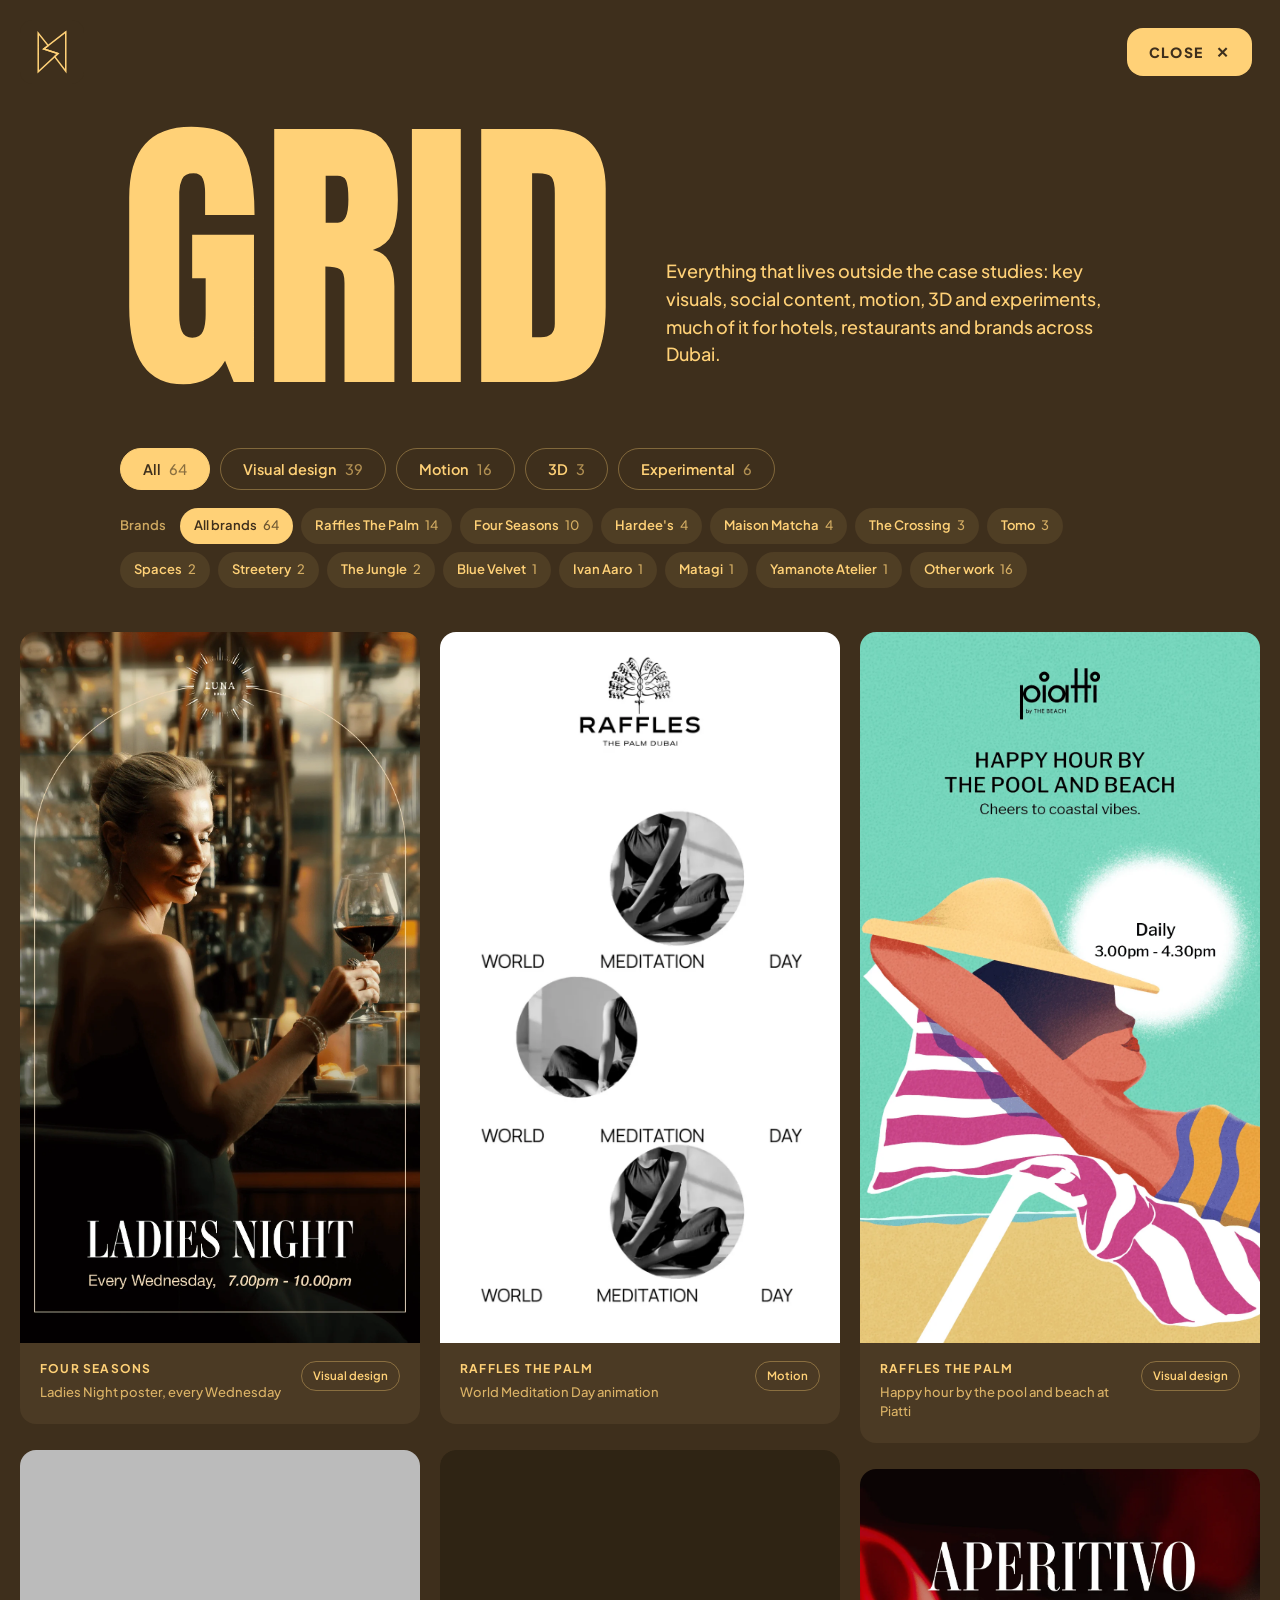
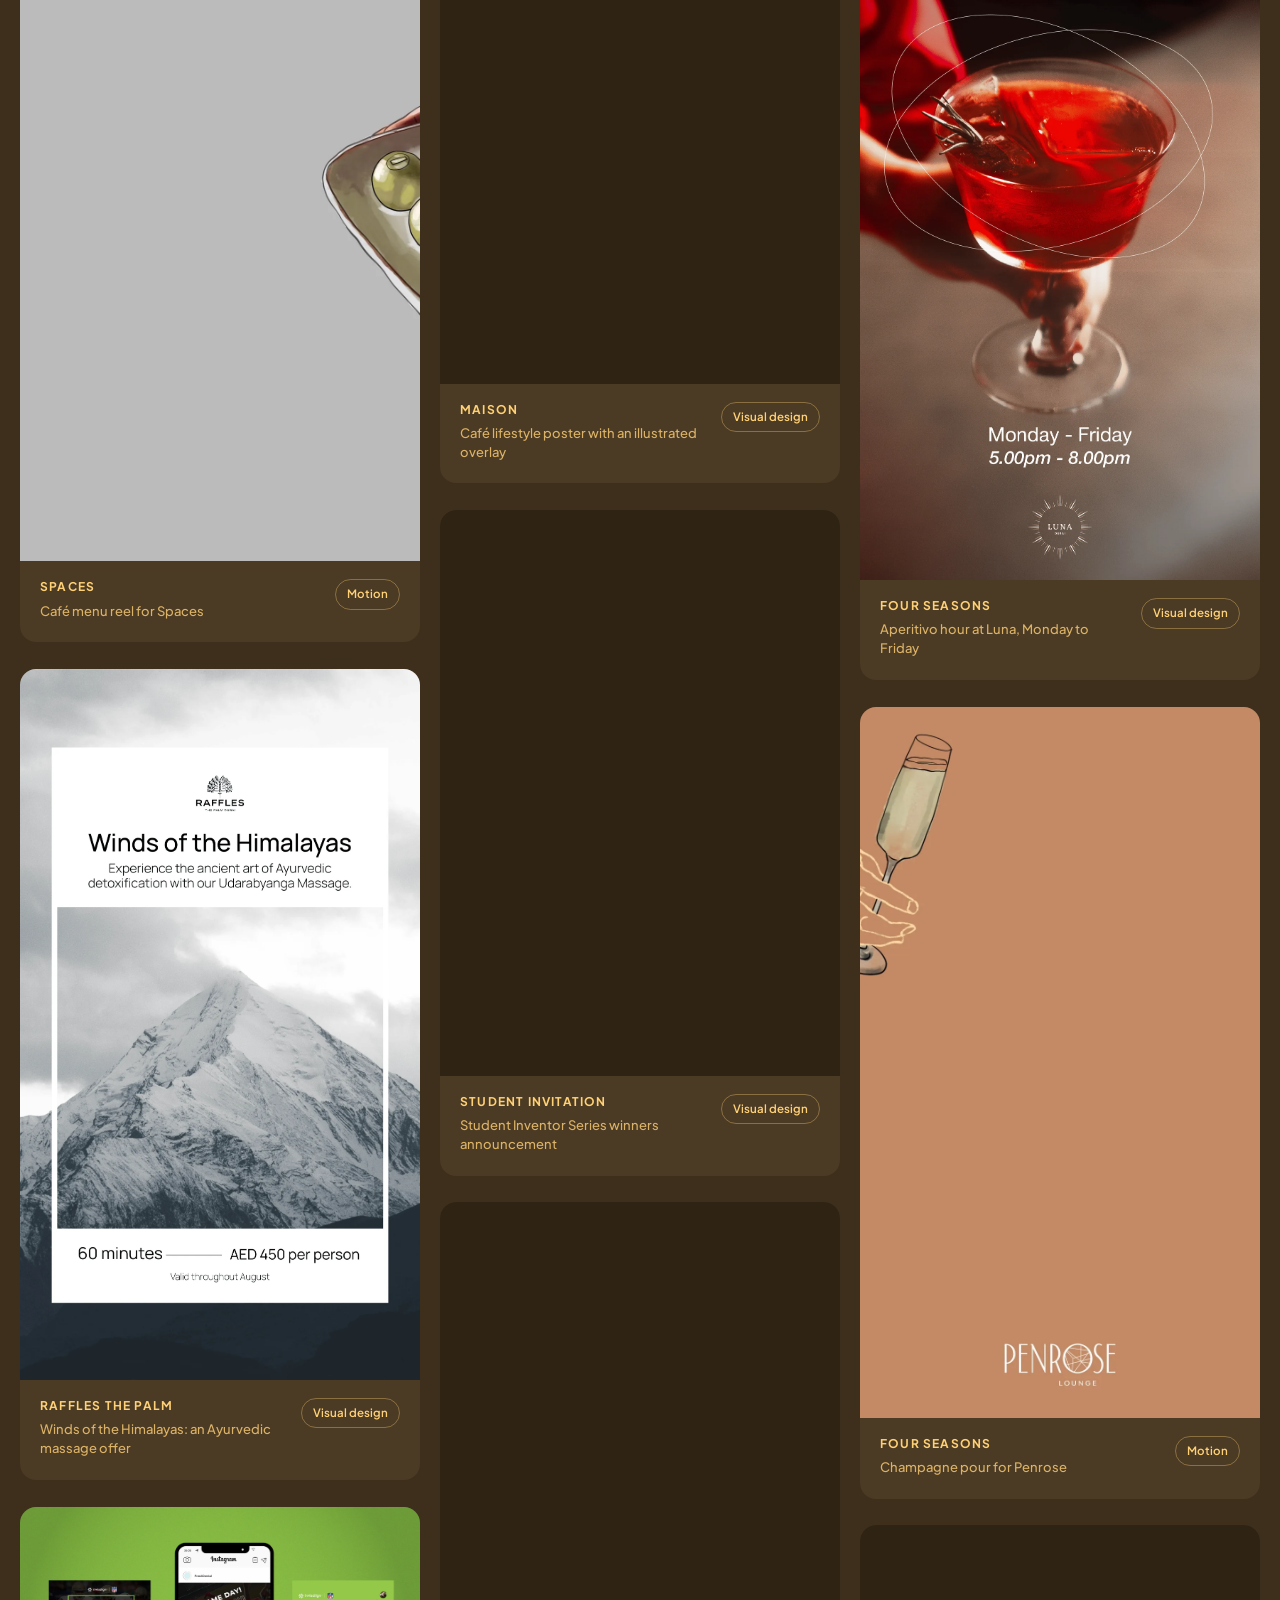
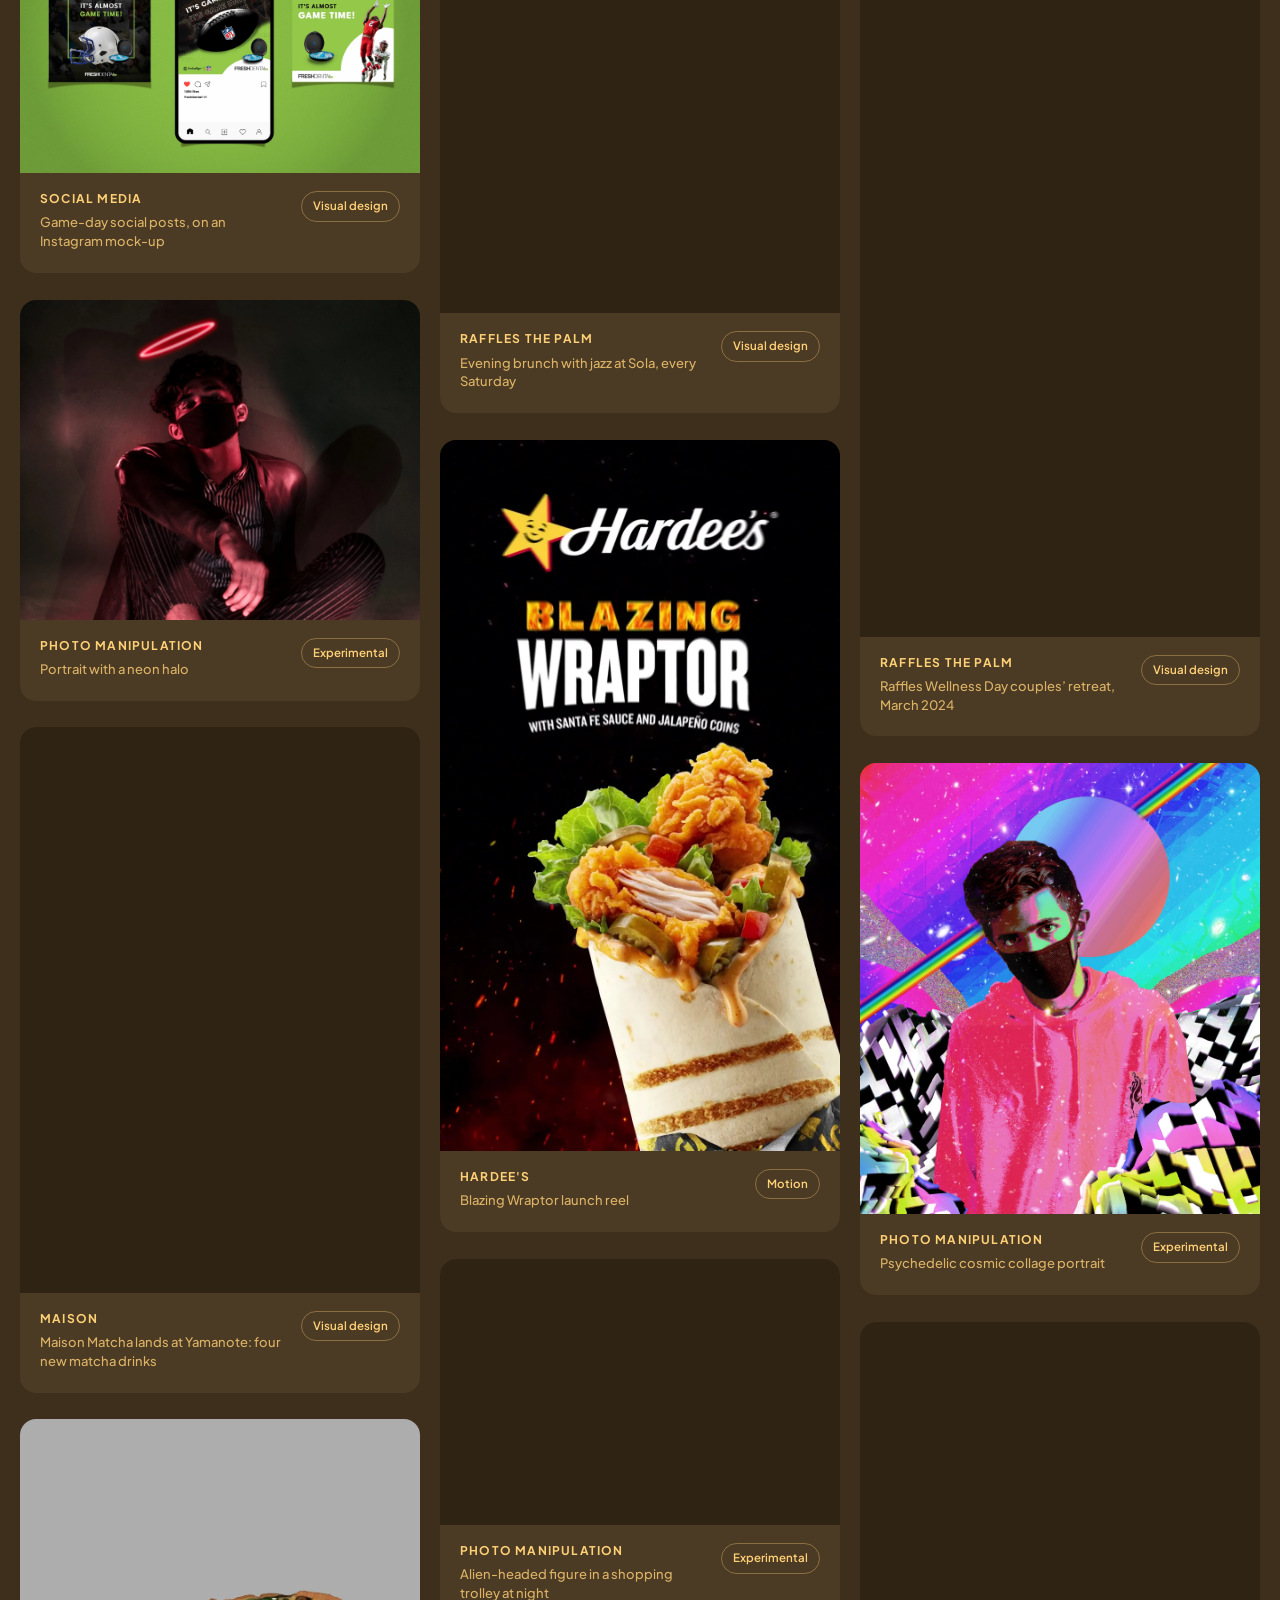
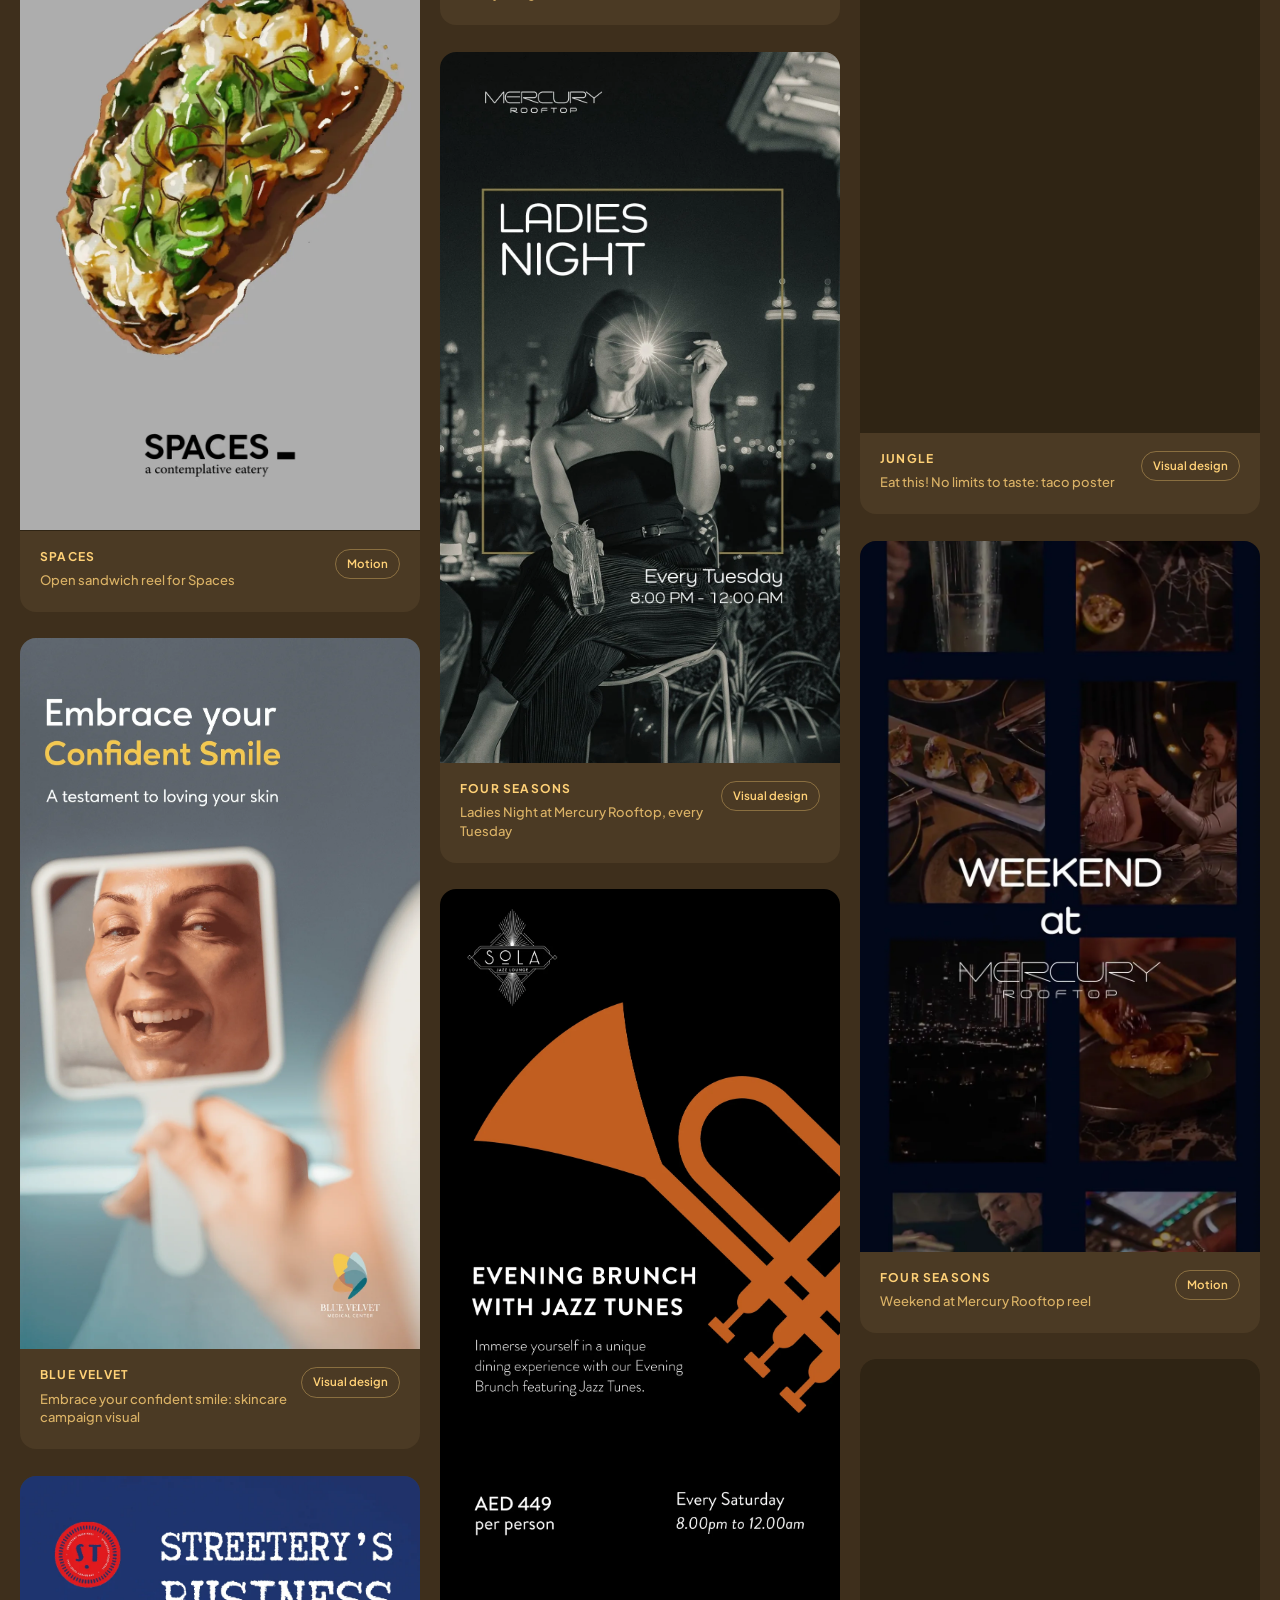
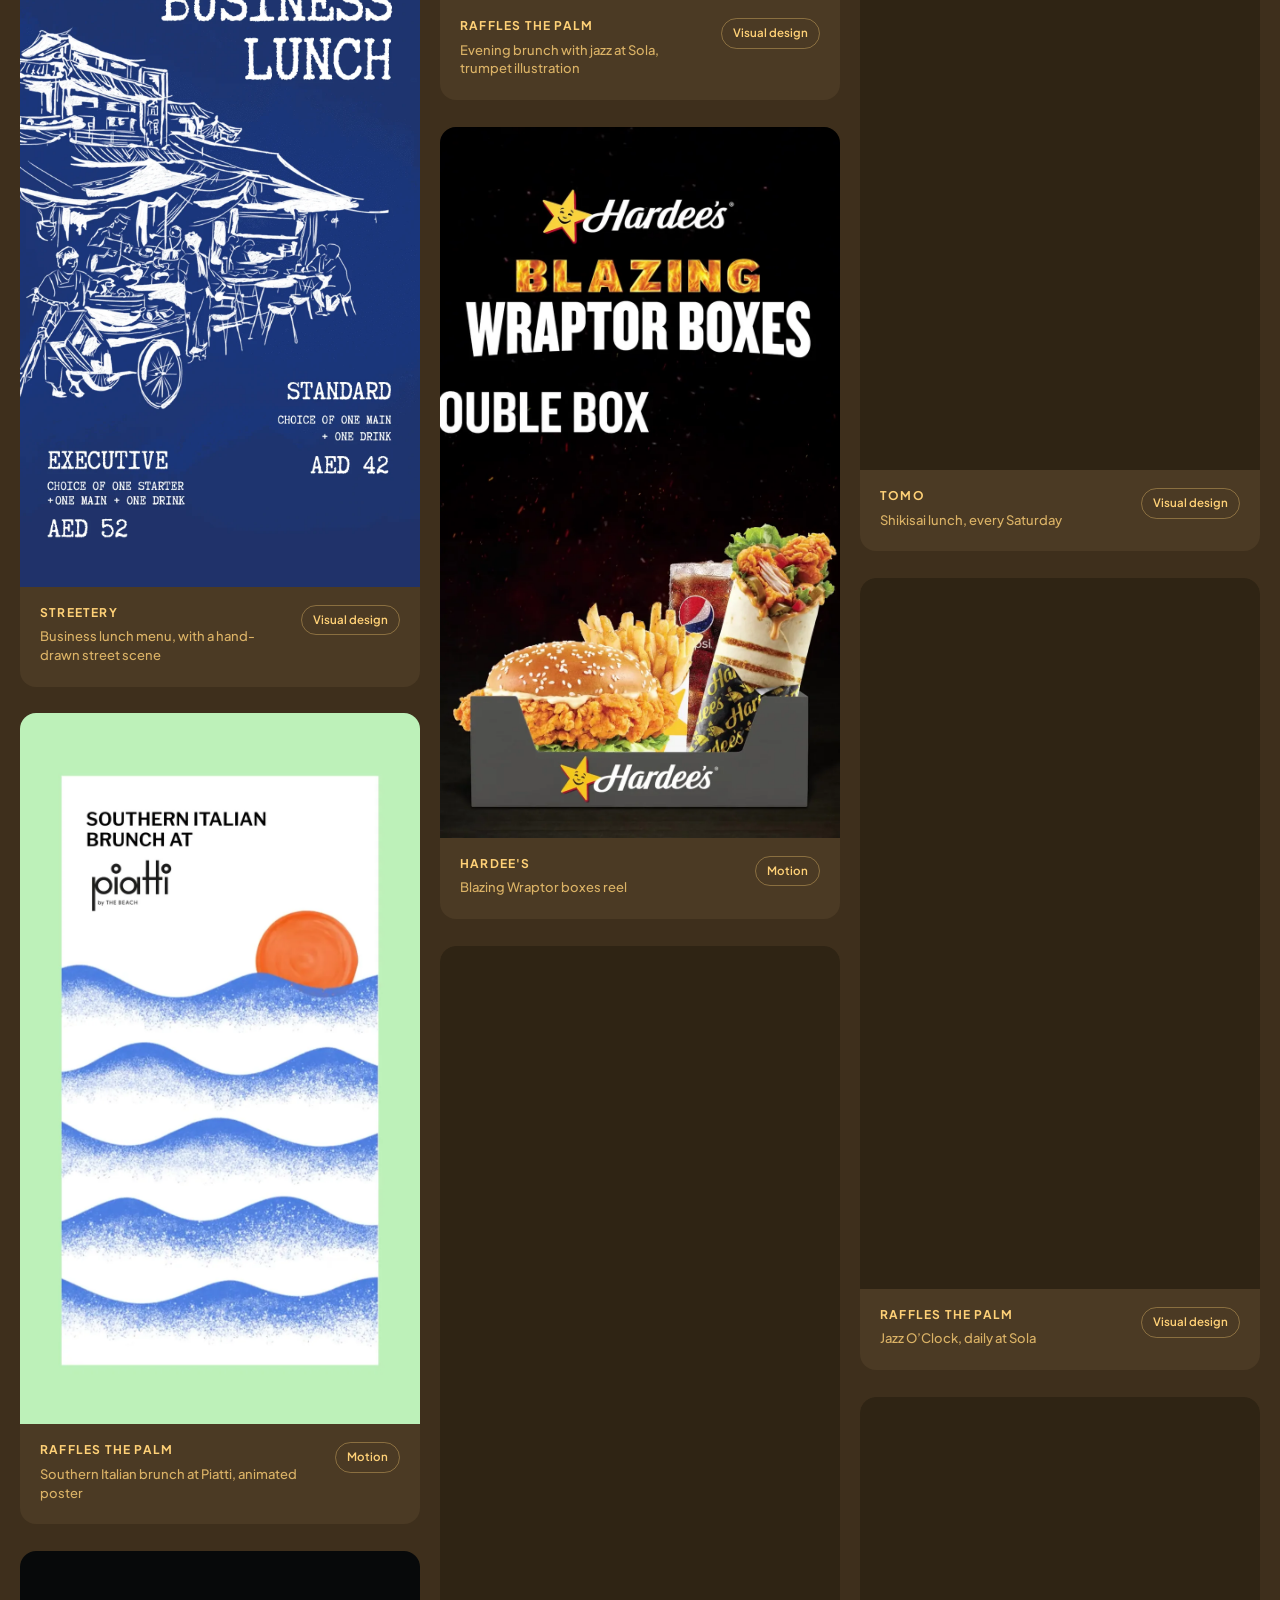
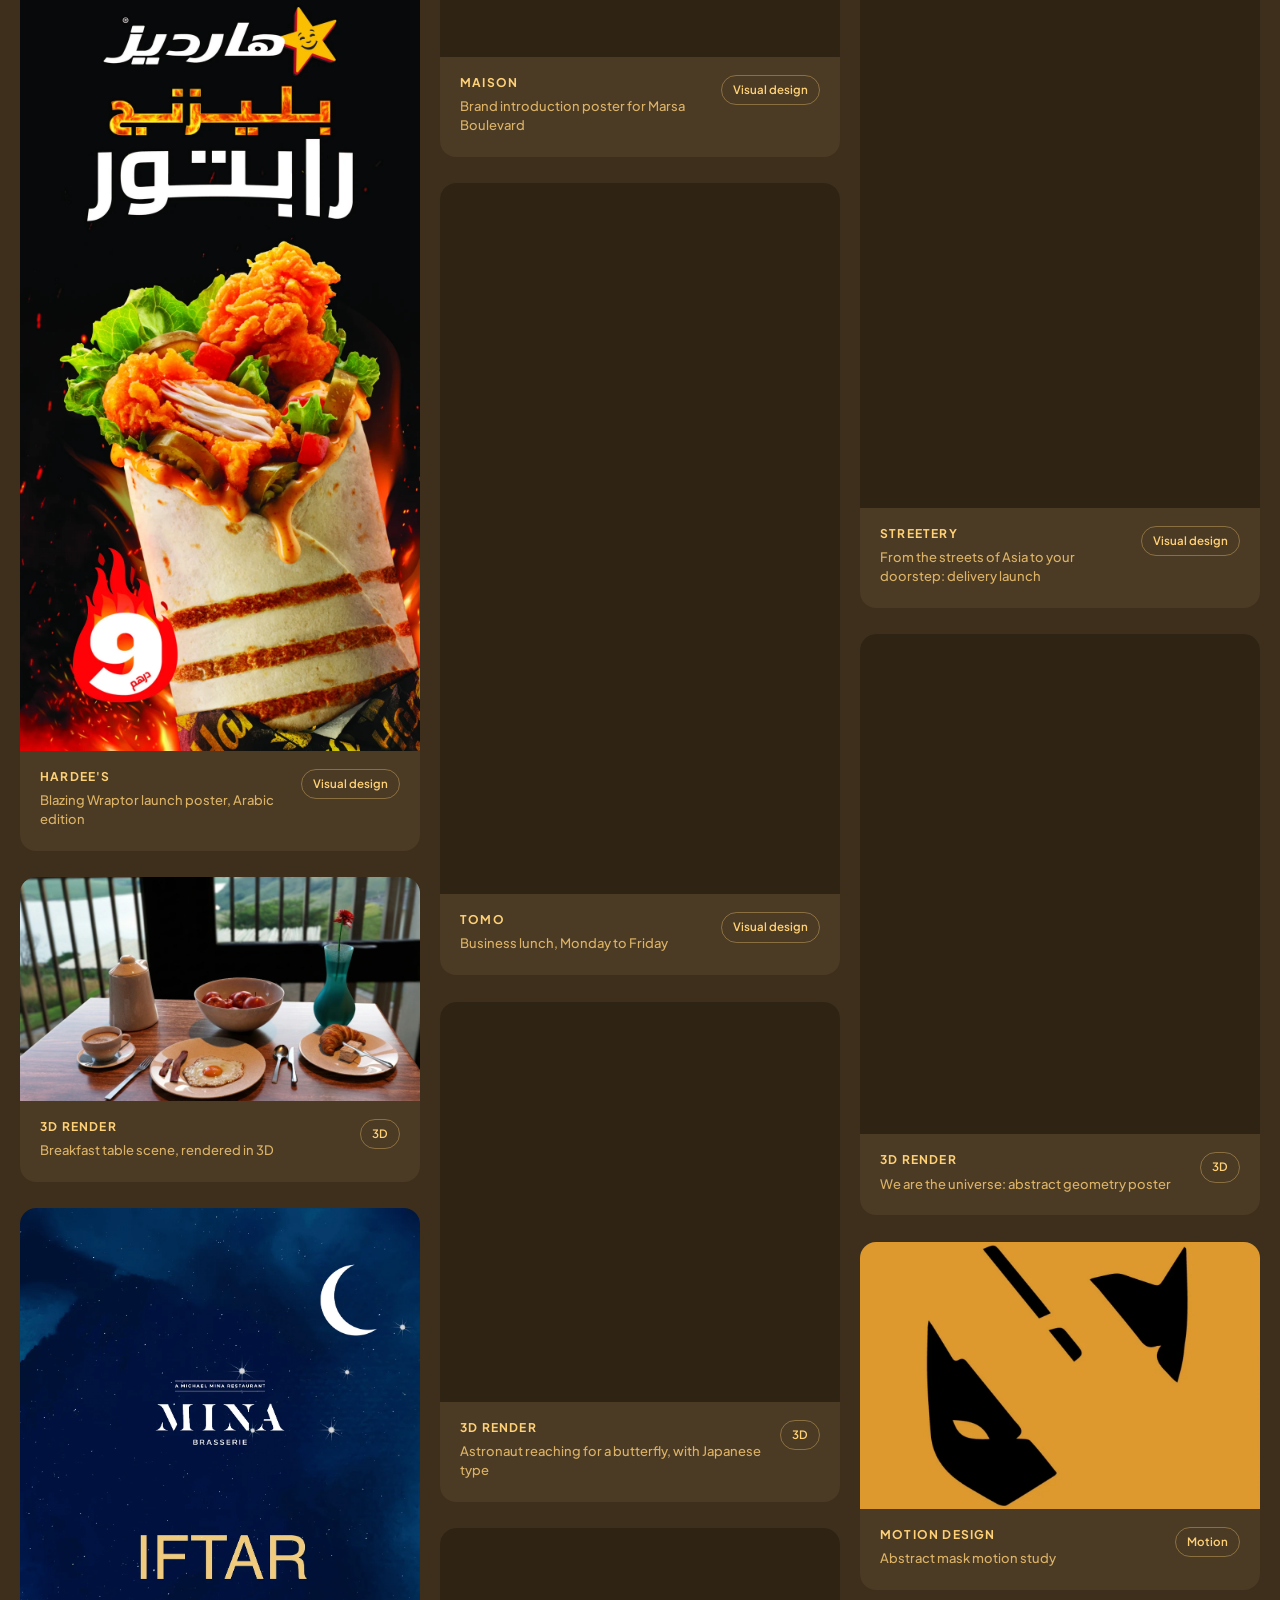
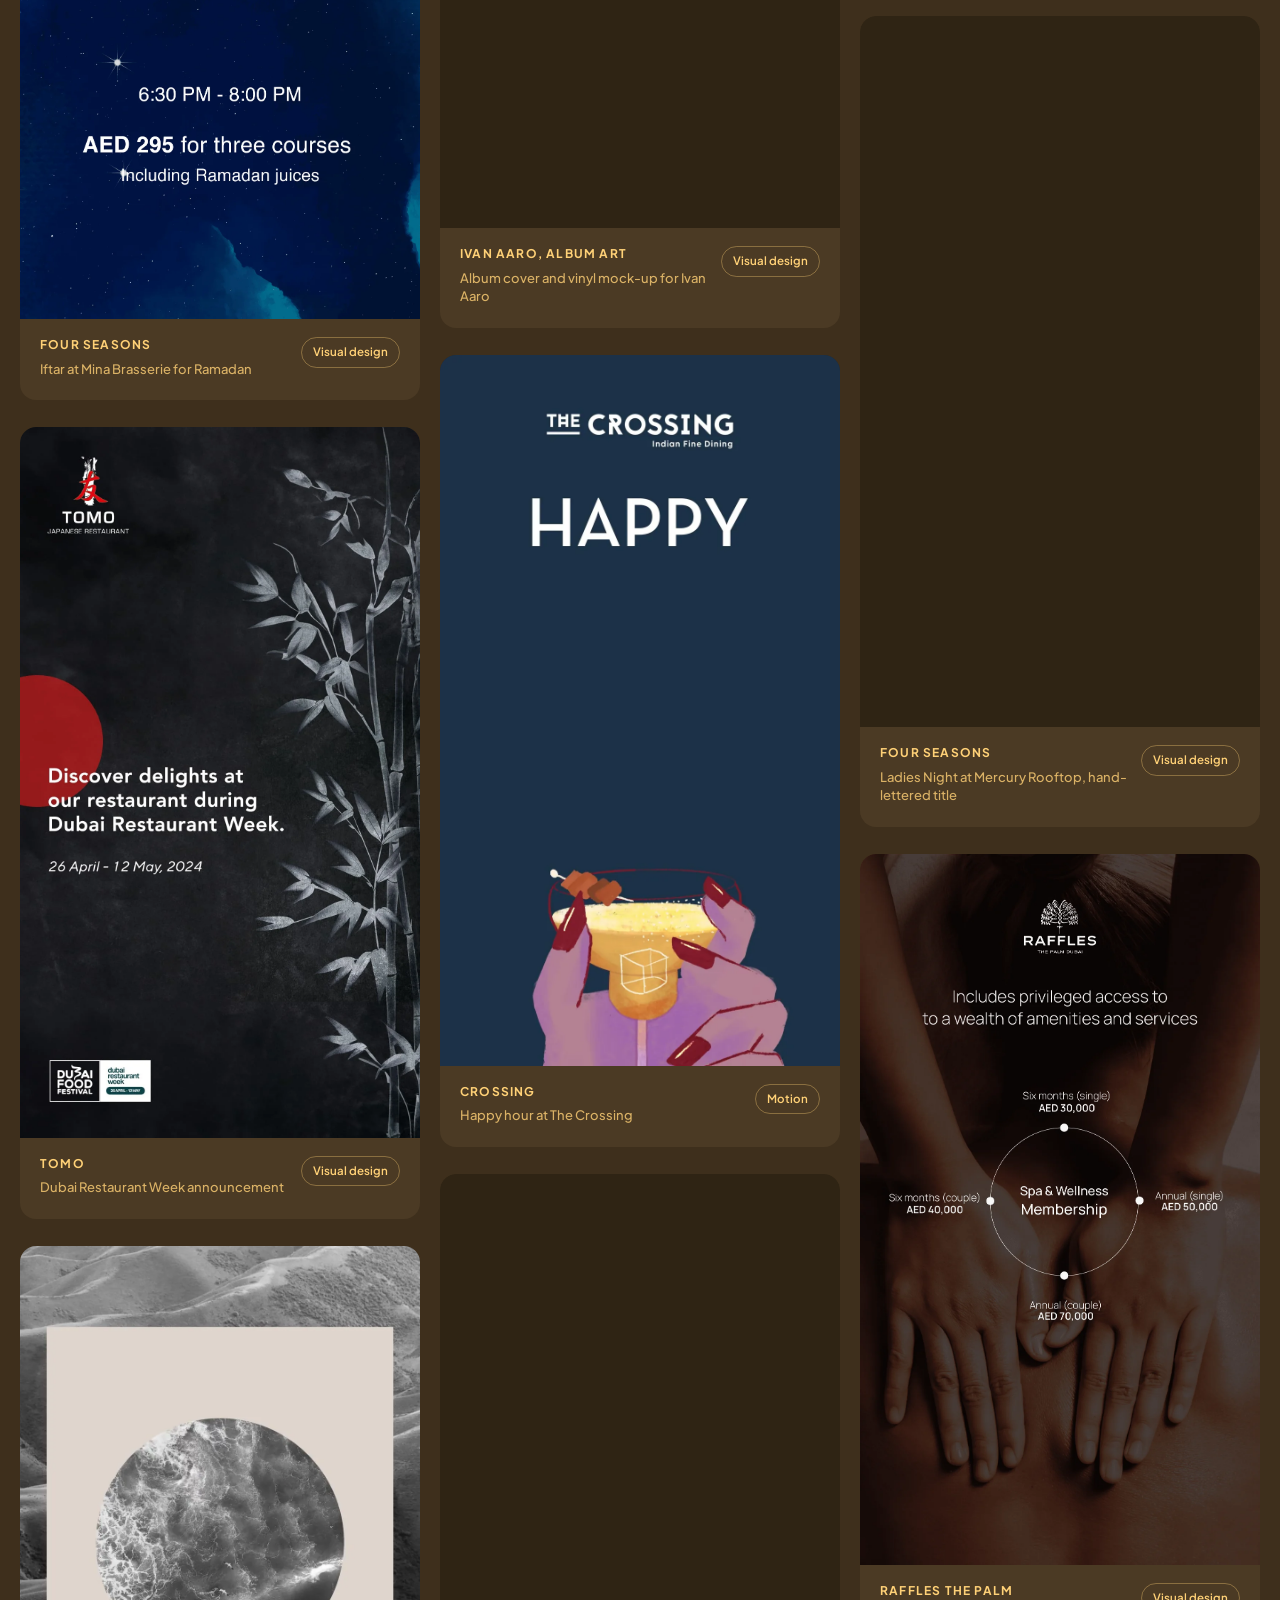
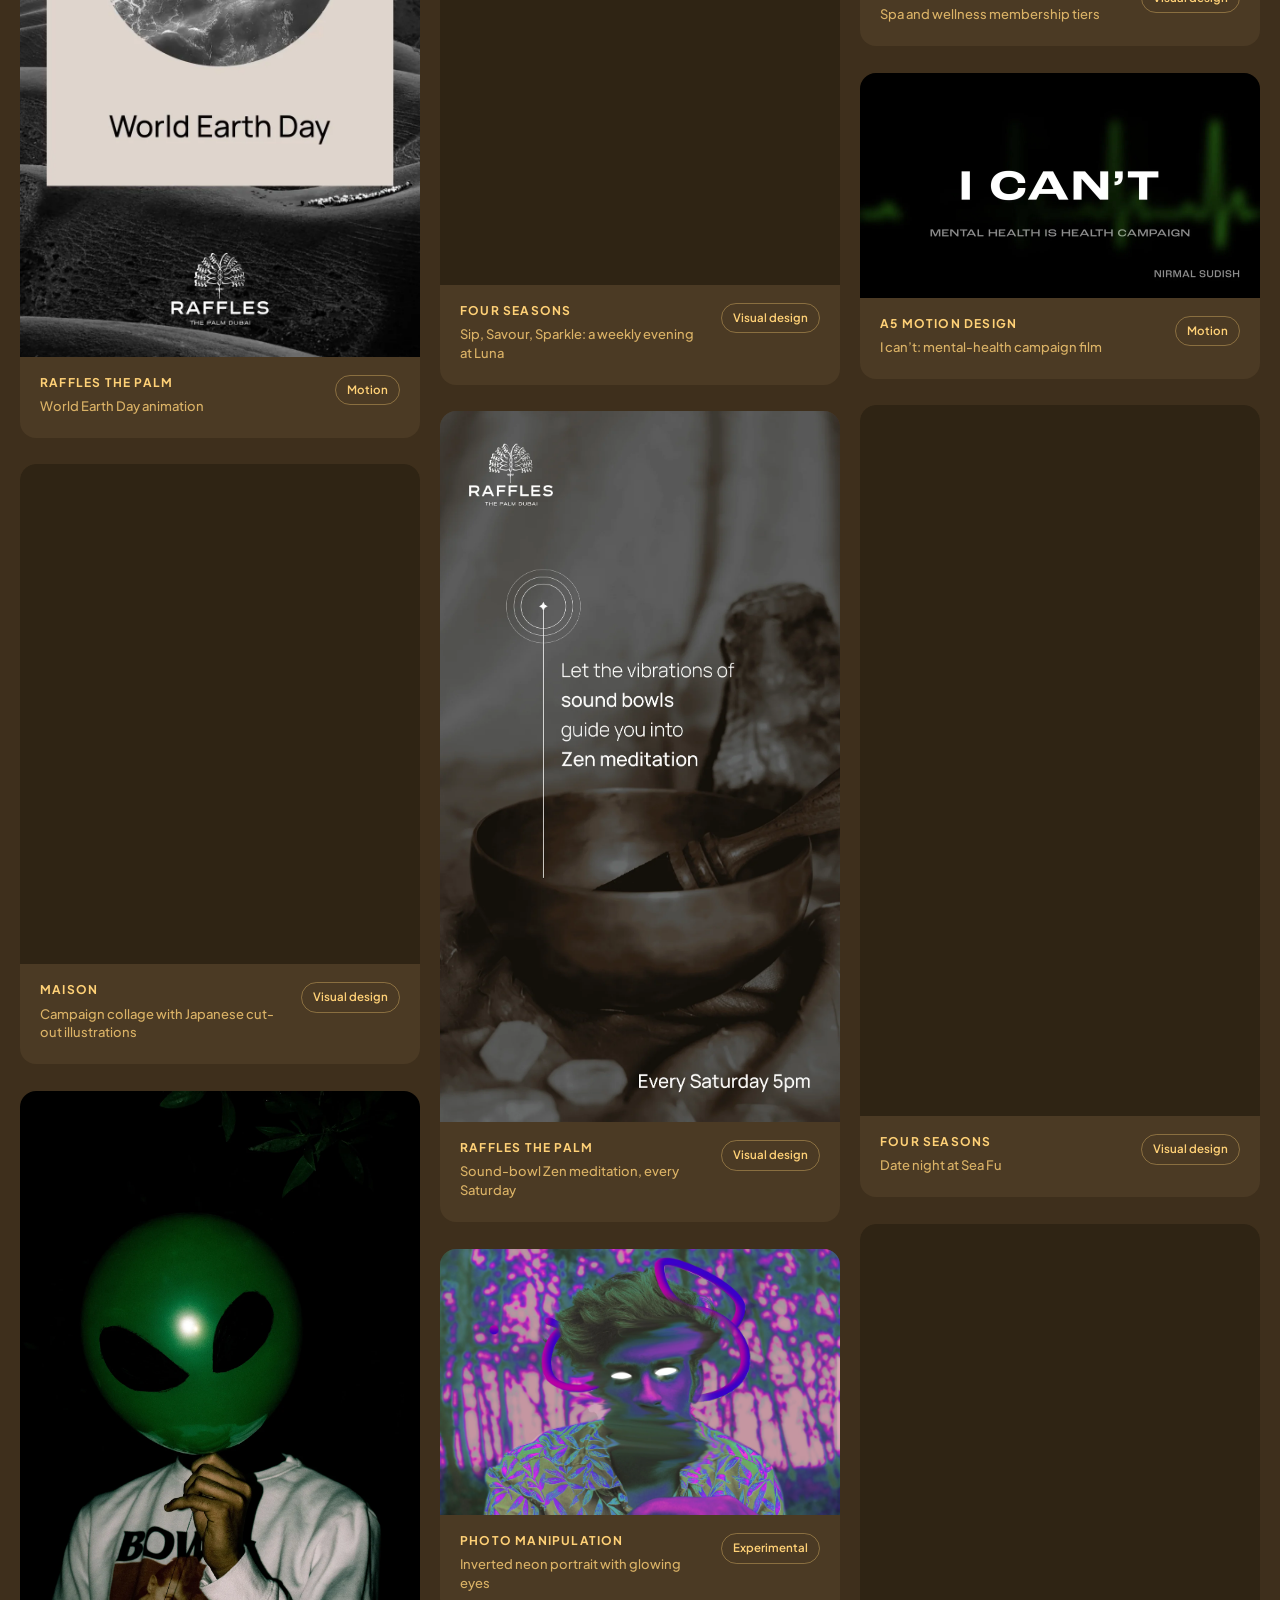
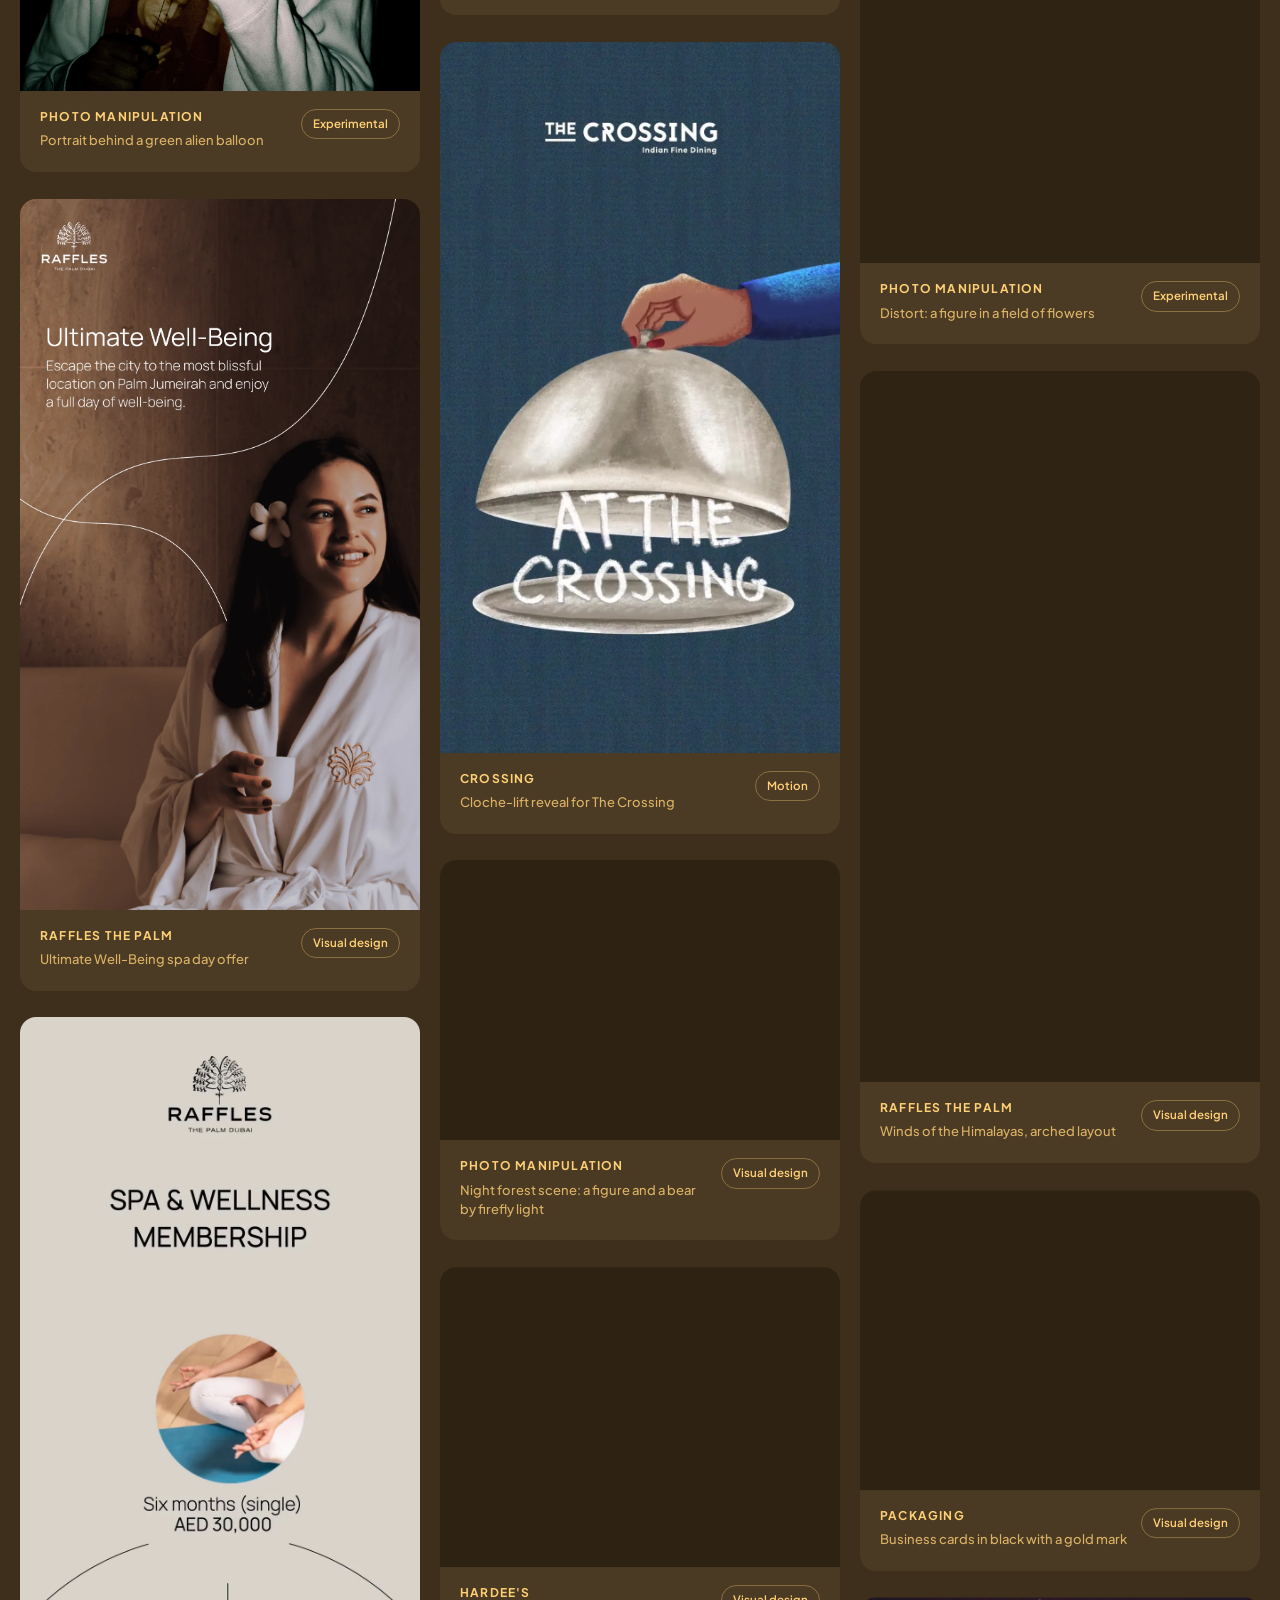
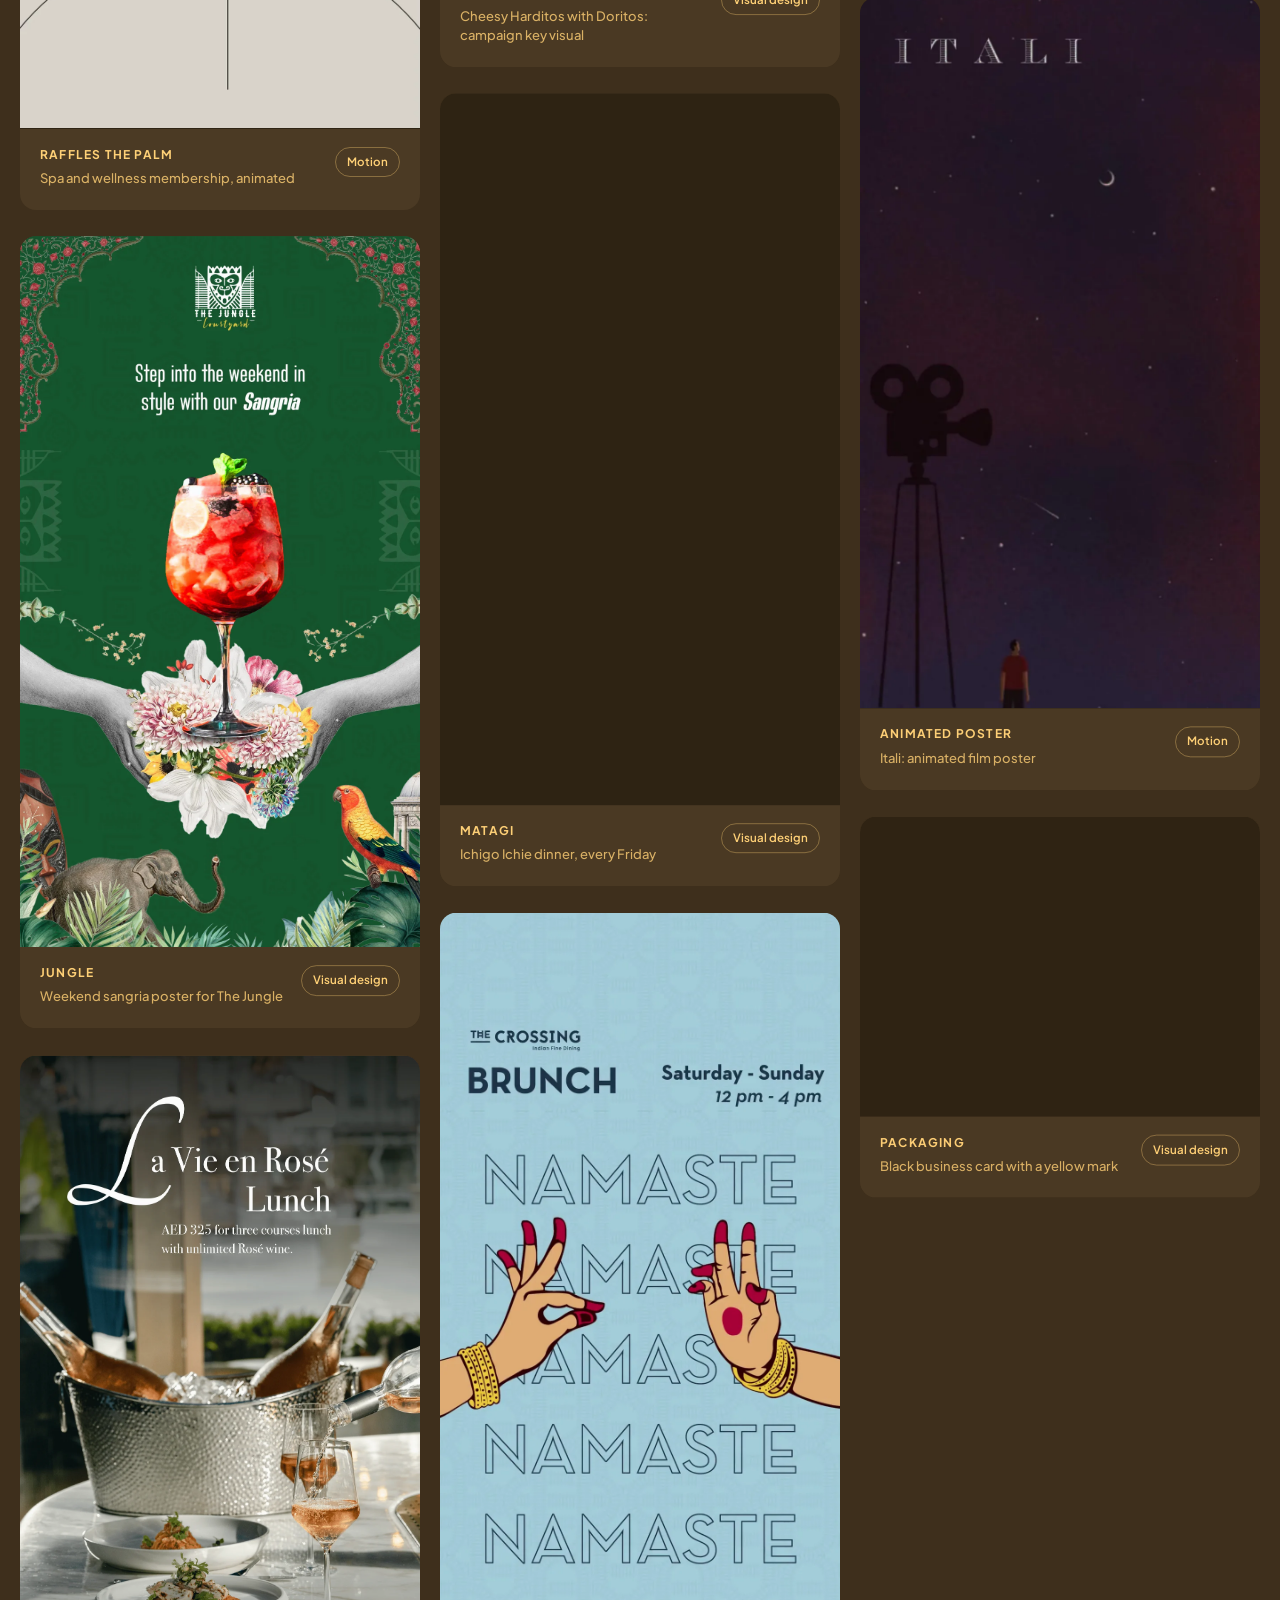
==== grid.html @ 2df58474 "Portfolio 2026: initial site Co-Authored-By: Claude Opus 5.5 <noreply@anthropic.com>" ====
<!DOCTYPE html>
<html lang="en">
<head>
  <meta charset="UTF-8">
  <meta name="viewport" content="width=device-width, initial-scale=1.0">
  <title>Grid · Nirmal Sudish</title>
  <meta name="description" content="Visual design, motion, 3D and experimental work by Nirmal Sudish, a multi-disciplinary designer in Dubai, UAE.">
  <link rel="icon" href="assets/brand/nirmal-plate.svg" type="image/svg+xml">
  <link rel="preconnect" href="https://fonts.googleapis.com">
  <link rel="preconnect" href="https://fonts.gstatic.com" crossorigin>
  <link href="https://fonts.googleapis.com/css2?family=Anton&family=Bebas+Neue&family=Caveat:wght@500;600;700&family=Ruthie&family=Allura&family=Space+Mono&family=Oswald:wght@700&family=Plus+Jakarta+Sans:wght@300;400;500;600;700;800&family=Space+Grotesk:wght@400;500;600;700&display=swap" rel="stylesheet">
  <link rel="stylesheet" href="style.css?v=2026102114051">
  <link rel="stylesheet" href="grid.css?v=202610221800">

  <!-- ==========================================================================
       LOGO NAVIGATION MORPH
       Scoped to this file on purpose: it is an overlay, so it adds nothing to
       the page's own layout and touches no existing rule except hiding the
       trigger while the panel stands in its place.

       The panel's resting CSS geometry IS the open state. JS seeds the closed
       state as inline styles taken from the logo's live rect, then clears them
       so the panel transitions out of the logo's own box rather than fading in.
       ========================================================================== -->
  <style>
    #navMorph {
      position: fixed;
      inset: 0;
      z-index: 60;
      visibility: hidden;
      pointer-events: none;
    }

    #navMorph.is-armed { visibility: visible; }

    /* The viewport ground going dark is what lets a pale panel read at all. */
    .navmorph-scrim {
      position: absolute;
      inset: 0;
      background-color: #14100c;
      opacity: 0;
      transition: opacity 400ms cubic-bezier(0.22, 0.61, 0.36, 1);
    }

    #navMorph.is-open .navmorph-scrim { opacity: 1; pointer-events: auto; }

    .navmorph-panel {
      position: absolute;
      left: 16px;
      top: 11px;
      width: min(784px, calc(100vw - 32px));
      height: 120px;
      border-radius: 17px;
      background-color: #FFD177;
      overflow: hidden;
      pointer-events: auto;
      transition:
        left 400ms cubic-bezier(0.22, 0.61, 0.36, 1),
        top 400ms cubic-bezier(0.22, 0.61, 0.36, 1),
        width 400ms cubic-bezier(0.22, 0.61, 0.36, 1),
        height 400ms cubic-bezier(0.22, 0.61, 0.36, 1),
        border-radius 400ms cubic-bezier(0.22, 0.61, 0.36, 1);
    }

    .navmorph-links {
      position: absolute;
      left: 74px;
      top: 50%;
      transform: translateY(-50%);
      display: flex;
      align-items: center;
      gap: 96px;
      white-space: nowrap;
      opacity: 0;
      /* Closing: the text goes first, before the box starts contracting. */
      transition: opacity 120ms linear;
    }

    /* Opening: held back until the box has actually started opening out. */
    #navMorph.is-open .navmorph-links {
      opacity: 1;
      transition: opacity 240ms linear 150ms;
    }

    .navmorph-link {
      display: inline-flex;
      align-items: center;
      gap: 9px;
      font-family: "Plus Jakarta Sans", sans-serif;
      font-size: 19px;
      font-weight: 800;
      letter-spacing: 0.1em;
      text-transform: uppercase;
      color: #101010;
      text-decoration: none;
    }

    .navmorph-tri {
      font-size: 12px;
      line-height: 1;
      color: #101010;
    }

    /* The mark is the existing logo's own artwork used as a mask, so it takes
       the panel's black without a second copy of the file being drawn. */
    .navmorph-mark {
      position: absolute;
      top: 50%;
      right: 28px;
      width: 56px;
      height: 56px;
      transform: translateY(-50%);
      background-color: #101010;
      -webkit-mask: url("assets/brand/nirmal-mark.svg") center / contain no-repeat;
      mask: url("assets/brand/nirmal-mark.svg") center / contain no-repeat;
      transition:
        right 400ms cubic-bezier(0.22, 0.61, 0.36, 1),
        width 400ms cubic-bezier(0.22, 0.61, 0.36, 1),
        height 400ms cubic-bezier(0.22, 0.61, 0.36, 1);
    }

    /* The trigger steps aside while the panel occupies its box. */
    body.nav-open .hero-logo { opacity: 0; }

    @media (max-width: 820px) {
      .navmorph-panel { height: 92px; border-radius: 14px; }
      .navmorph-links { left: 40px; gap: 40px; }
      .navmorph-link { font-size: 15px; }
      .navmorph-mark { right: 18px; width: 42px; height: 42px; }
    }

    /* Phones: four links in one row would run under the mark, so they stack
       as large, thumb-sized rows down the panel, the mark at its right. */
    @media (max-width: 600px) {
      .navmorph-panel { left: 12px; top: 10px; width: calc(100vw - 24px); height: 252px; border-radius: 16px; }
      .navmorph-links { left: 26px; flex-direction: column; align-items: flex-start; gap: 0; }
      .navmorph-link { font-size: 21px; padding: 12px 0; }
      .navmorph-tri { font-size: 13px; }
      .navmorph-mark { right: 26px; width: 46px; height: 46px; }
    }

    /* Touch tablets keep the row, but each link gets a thumb-sized hit area;
       the row is centred, so it reads exactly the same. */
    @media (hover: none) and (pointer: coarse) and (min-width: 601px) {
      .navmorph-link { padding-block: 10px; }
    }
  </style>
</head>
<body class="grid-page">

  <!-- The mark that opens the navigation, where the homepage keeps it. -->
  <div class="hero-logo-wrap grid-logo" id="navTrigger">
    <a href="index.html" class="hero-logo" aria-label="Nirmal Sudish — home">
      <img src="assets/brand/nirmal-plate.svg" alt="" width="64" height="64">
    </a>
  </div>

  <a class="grid-close" id="gridClose" href="index.html#works-stack" aria-label="Close and go back to the work">
    Close<span aria-hidden="true">&#x2715;</span>
  </a>

  <main>
    <header class="grid-head">
      <h1 class="grid-title">Grid</h1>
      <p class="grid-intro">Everything that lives outside the case studies: key visuals, social
        content, motion, 3D and experiments, much of it for hotels, restaurants and brands
        across Dubai.</p>
    </header>

    <div class="grid-tabs" role="tablist" aria-label="Filter the grid">
      <button class="grid-tab is-active" role="tab" aria-selected="true" data-cat="all">All<span>64</span></button>
      <button class="grid-tab" role="tab" aria-selected="false" data-cat="visual">Visual design<span>39</span></button>
      <button class="grid-tab" role="tab" aria-selected="false" data-cat="motion">Motion<span>16</span></button>
      <button class="grid-tab" role="tab" aria-selected="false" data-cat="3d">3D<span>3</span></button>
      <button class="grid-tab" role="tab" aria-selected="false" data-cat="experimental">Experimental<span>6</span></button>
    </div>

    <div class="grid-brands" id="gridBrands" aria-label="Filter by brand"></div>

    <section class="grid-wall" id="gridWall" aria-label="Work">
      <article class="gcard" data-cat="visual">
        <button class="gcard-media" type="button" data-key="visual" data-i="0" aria-label="Open Four Seasons: Ladies Night poster, every Wednesday"><img src="assets/library/visual/fourseasonimg1.webp" alt="Four Seasons: Ladies Night poster, every Wednesday" loading="lazy" decoding="async" width="1125" height="2000"></button>
        <div class="gcard-info"><div class="gcard-text"><h2 class="gcard-title">Four Seasons</h2><p class="gcard-desc">Ladies Night poster, every Wednesday</p></div><span class="gcard-tag">Visual design</span></div>
      </article>
      <article class="gcard" data-cat="motion">
        <button class="gcard-media" type="button" data-key="motion" data-i="0" aria-label="Open Spaces: Café menu reel for Spaces"><video src="assets/library/motion/spaces1.mp4" poster="assets/library/motion/spaces1_thumb.webp" muted loop playsinline preload="none" width="900" height="1600"></video></button>
        <div class="gcard-info"><div class="gcard-text"><h2 class="gcard-title">Spaces</h2><p class="gcard-desc">Café menu reel for Spaces</p></div><span class="gcard-tag">Motion</span></div>
      </article>
      <article class="gcard" data-cat="visual">
        <button class="gcard-media" type="button" data-key="visual" data-i="1" aria-label="Open Raffles The Palm: Winds of the Himalayas: an Ayurvedic massage offer"><img src="assets/library/visual/rafflesimg5.webp" alt="Raffles The Palm: Winds of the Himalayas: an Ayurvedic massage offer" loading="lazy" decoding="async" width="1125" height="2000"></button>
        <div class="gcard-info"><div class="gcard-text"><h2 class="gcard-title">Raffles The Palm</h2><p class="gcard-desc">Winds of the Himalayas: an Ayurvedic massage offer</p></div><span class="gcard-tag">Visual design</span></div>
      </article>
      <article class="gcard" data-cat="visual">
        <button class="gcard-media" type="button" data-key="visual" data-i="2" aria-label="Open Social media: Game-day social posts, on an Instagram mock-up"><img src="assets/library/visual/social_media2.webp" alt="Social media: Game-day social posts, on an Instagram mock-up" loading="lazy" decoding="async" width="2000" height="1333"></button>
        <div class="gcard-info"><div class="gcard-text"><h2 class="gcard-title">Social media</h2><p class="gcard-desc">Game-day social posts, on an Instagram mock-up</p></div><span class="gcard-tag">Visual design</span></div>
      </article>
      <article class="gcard" data-cat="experimental">
        <button class="gcard-media" type="button" data-key="experimental" data-i="0" aria-label="Open Photo manipulation: Portrait with a neon halo"><img src="assets/library/experimental/photomanip1.webp" alt="Photo manipulation: Portrait with a neon halo" loading="lazy" decoding="async" width="2000" height="1600"></button>
        <div class="gcard-info"><div class="gcard-text"><h2 class="gcard-title">Photo manipulation</h2><p class="gcard-desc">Portrait with a neon halo</p></div><span class="gcard-tag">Experimental</span></div>
      </article>
      <article class="gcard" data-cat="visual">
        <button class="gcard-media" type="button" data-key="visual" data-i="3" aria-label="Open Maison: Maison Matcha lands at Yamanote: four new matcha drinks"><img src="assets/library/visual/maison2.webp" alt="Maison: Maison Matcha lands at Yamanote: four new matcha drinks" loading="lazy" decoding="async" width="1414" height="2000"></button>
        <div class="gcard-info"><div class="gcard-text"><h2 class="gcard-title">Maison</h2><p class="gcard-desc">Maison Matcha lands at Yamanote: four new matcha drinks</p></div><span class="gcard-tag">Visual design</span></div>
      </article>
      <article class="gcard" data-cat="motion">
        <button class="gcard-media" type="button" data-key="motion" data-i="1" aria-label="Open Spaces: Open sandwich reel for Spaces"><video src="assets/library/motion/spaces2.mp4" poster="assets/library/motion/spaces2_thumb.webp" muted loop playsinline preload="none" width="900" height="1600"></video></button>
        <div class="gcard-info"><div class="gcard-text"><h2 class="gcard-title">Spaces</h2><p class="gcard-desc">Open sandwich reel for Spaces</p></div><span class="gcard-tag">Motion</span></div>
      </article>
      <article class="gcard" data-cat="visual">
        <button class="gcard-media" type="button" data-key="visual" data-i="4" aria-label="Open Blue Velvet: Embrace your confident smile: skincare campaign visual"><img src="assets/library/visual/bluevelvetimg1.webp" alt="Blue Velvet: Embrace your confident smile: skincare campaign visual" loading="lazy" decoding="async" width="1125" height="2000"></button>
        <div class="gcard-info"><div class="gcard-text"><h2 class="gcard-title">Blue Velvet</h2><p class="gcard-desc">Embrace your confident smile: skincare campaign visual</p></div><span class="gcard-tag">Visual design</span></div>
      </article>
      <article class="gcard" data-cat="visual">
        <button class="gcard-media" type="button" data-key="visual" data-i="5" aria-label="Open Streetery: Business lunch menu, with a hand-drawn street scene"><img src="assets/library/visual/streeteryimg2.webp" alt="Streetery: Business lunch menu, with a hand-drawn street scene" loading="lazy" decoding="async" width="1080" height="1920"></button>
        <div class="gcard-info"><div class="gcard-text"><h2 class="gcard-title">Streetery</h2><p class="gcard-desc">Business lunch menu, with a hand-drawn street scene</p></div><span class="gcard-tag">Visual design</span></div>
      </article>
      <article class="gcard" data-cat="motion">
        <button class="gcard-media" type="button" data-key="motion" data-i="2" aria-label="Open Raffles The Palm: Southern Italian brunch at Piatti, animated poster"><video src="assets/library/motion/raffles4.mp4" poster="assets/library/motion/raffles4_thumb.webp" muted loop playsinline preload="none" width="900" height="1600"></video></button>
        <div class="gcard-info"><div class="gcard-text"><h2 class="gcard-title">Raffles The Palm</h2><p class="gcard-desc">Southern Italian brunch at Piatti, animated poster</p></div><span class="gcard-tag">Motion</span></div>
      </article>
      <article class="gcard" data-cat="visual">
        <button class="gcard-media" type="button" data-key="visual" data-i="6" aria-label="Open Hardee&#x27;s"><img src="assets/library/visual/hardeesimg1.webp" alt="Hardee&#x27;s: Blazing Wraptor launch poster, Arabic edition" loading="lazy" decoding="async" width="1000" height="2000"></button>
        <div class="gcard-info"><div class="gcard-text"><h2 class="gcard-title">Hardee&#x27;s</h2><p class="gcard-desc">Blazing Wraptor launch poster, Arabic edition</p></div><span class="gcard-tag">Visual design</span></div>
      </article>
      <article class="gcard" data-cat="3d">
        <button class="gcard-media" type="button" data-key="3d" data-i="0" aria-label="Open 3D render: Breakfast table scene, rendered in 3D"><img src="assets/library/3d/3d-1.webp" alt="3D render: Breakfast table scene, rendered in 3D" loading="lazy" decoding="async" width="2000" height="1116"></button>
        <div class="gcard-info"><div class="gcard-text"><h2 class="gcard-title">3D render</h2><p class="gcard-desc">Breakfast table scene, rendered in 3D</p></div><span class="gcard-tag">3D</span></div>
      </article>
      <article class="gcard" data-cat="visual">
        <button class="gcard-media" type="button" data-key="visual" data-i="7" aria-label="Open Four Seasons: Iftar at Mina Brasserie for Ramadan"><img src="assets/library/visual/fourseasonimg8.webp" alt="Four Seasons: Iftar at Mina Brasserie for Ramadan" loading="lazy" decoding="async" width="1125" height="2000"></button>
        <div class="gcard-info"><div class="gcard-text"><h2 class="gcard-title">Four Seasons</h2><p class="gcard-desc">Iftar at Mina Brasserie for Ramadan</p></div><span class="gcard-tag">Visual design</span></div>
      </article>
      <article class="gcard" data-cat="visual">
        <button class="gcard-media" type="button" data-key="visual" data-i="8" aria-label="Open Tomo: Dubai Restaurant Week announcement"><img src="assets/library/visual/tomoimg1.webp" alt="Tomo: Dubai Restaurant Week announcement" loading="lazy" decoding="async" width="1080" height="1920"></button>
        <div class="gcard-info"><div class="gcard-text"><h2 class="gcard-title">Tomo</h2><p class="gcard-desc">Dubai Restaurant Week announcement</p></div><span class="gcard-tag">Visual design</span></div>
      </article>
      <article class="gcard" data-cat="motion">
        <button class="gcard-media" type="button" data-key="motion" data-i="3" aria-label="Open Raffles The Palm: World Earth Day animation"><video src="assets/library/motion/raffles5.mp4" poster="assets/library/motion/raffles5_thumb.webp" muted loop playsinline preload="none" width="900" height="1600"></video></button>
        <div class="gcard-info"><div class="gcard-text"><h2 class="gcard-title">Raffles The Palm</h2><p class="gcard-desc">World Earth Day animation</p></div><span class="gcard-tag">Motion</span></div>
      </article>
      <article class="gcard" data-cat="visual">
        <button class="gcard-media" type="button" data-key="visual" data-i="9" aria-label="Open Maison: Campaign collage with Japanese cut-out illustrations"><img src="assets/library/visual/maison1.webp" alt="Maison: Campaign collage with Japanese cut-out illustrations" loading="lazy" decoding="async" width="1080" height="1350"></button>
        <div class="gcard-info"><div class="gcard-text"><h2 class="gcard-title">Maison</h2><p class="gcard-desc">Campaign collage with Japanese cut-out illustrations</p></div><span class="gcard-tag">Visual design</span></div>
      </article>
      <article class="gcard" data-cat="experimental">
        <button class="gcard-media" type="button" data-key="experimental" data-i="1" aria-label="Open Photo manipulation: Portrait behind a green alien balloon"><img src="assets/library/experimental/photomanip2.webp" alt="Photo manipulation: Portrait behind a green alien balloon" loading="lazy" decoding="async" width="1333" height="2000"></button>
        <div class="gcard-info"><div class="gcard-text"><h2 class="gcard-title">Photo manipulation</h2><p class="gcard-desc">Portrait behind a green alien balloon</p></div><span class="gcard-tag">Experimental</span></div>
      </article>
      <article class="gcard" data-cat="visual">
        <button class="gcard-media" type="button" data-key="visual" data-i="10" aria-label="Open Raffles The Palm: Ultimate Well-Being spa day offer"><img src="assets/library/visual/rafflesimg1.webp" alt="Raffles The Palm: Ultimate Well-Being spa day offer" loading="lazy" decoding="async" width="1125" height="2000"></button>
        <div class="gcard-info"><div class="gcard-text"><h2 class="gcard-title">Raffles The Palm</h2><p class="gcard-desc">Ultimate Well-Being spa day offer</p></div><span class="gcard-tag">Visual design</span></div>
      </article>
      <article class="gcard" data-cat="motion">
        <button class="gcard-media" type="button" data-key="motion" data-i="4" aria-label="Open Raffles The Palm: Spa and wellness membership, animated"><video src="assets/library/motion/raffles6.mp4" poster="assets/library/motion/raffles6_thumb.webp" muted loop playsinline preload="none" width="900" height="1600"></video></button>
        <div class="gcard-info"><div class="gcard-text"><h2 class="gcard-title">Raffles The Palm</h2><p class="gcard-desc">Spa and wellness membership, animated</p></div><span class="gcard-tag">Motion</span></div>
      </article>
      <article class="gcard" data-cat="visual">
        <button class="gcard-media" type="button" data-key="visual" data-i="11" aria-label="Open Jungle: Weekend sangria poster for The Jungle"><img src="assets/library/visual/jungleimg1.webp" alt="Jungle: Weekend sangria poster for The Jungle" loading="lazy" decoding="async" width="1080" height="1920"></button>
        <div class="gcard-info"><div class="gcard-text"><h2 class="gcard-title">Jungle</h2><p class="gcard-desc">Weekend sangria poster for The Jungle</p></div><span class="gcard-tag">Visual design</span></div>
      </article>
      <article class="gcard" data-cat="visual">
        <button class="gcard-media" type="button" data-key="visual" data-i="12" aria-label="Open Four Seasons: La Vie en Rosé lunch at Mina Brasserie, Friday to Sunday"><img src="assets/library/visual/fourseasonimg3.webp" alt="Four Seasons: La Vie en Rosé lunch at Mina Brasserie, Friday to Sunday" loading="lazy" decoding="async" width="1125" height="2000"></button>
        <div class="gcard-info"><div class="gcard-text"><h2 class="gcard-title">Four Seasons</h2><p class="gcard-desc">La Vie en Rosé lunch at Mina Brasserie, Friday to Sunday</p></div><span class="gcard-tag">Visual design</span></div>
      </article>
      <article class="gcard" data-cat="motion">
        <button class="gcard-media" type="button" data-key="motion" data-i="5" aria-label="Open Raffles The Palm: World Meditation Day animation"><video src="assets/library/motion/raffles7.mp4" poster="assets/library/motion/raffles7_thumb.webp" muted loop playsinline preload="none" width="900" height="1600"></video></button>
        <div class="gcard-info"><div class="gcard-text"><h2 class="gcard-title">Raffles The Palm</h2><p class="gcard-desc">World Meditation Day animation</p></div><span class="gcard-tag">Motion</span></div>
      </article>
      <article class="gcard" data-cat="visual">
        <button class="gcard-media" type="button" data-key="visual" data-i="13" aria-label="Open Maison: Café lifestyle poster with an illustrated overlay"><img src="assets/library/visual/maison4.webp" alt="Maison: Café lifestyle poster with an illustrated overlay" loading="lazy" decoding="async" width="1500" height="2000"></button>
        <div class="gcard-info"><div class="gcard-text"><h2 class="gcard-title">Maison</h2><p class="gcard-desc">Café lifestyle poster with an illustrated overlay</p></div><span class="gcard-tag">Visual design</span></div>
      </article>
      <article class="gcard" data-cat="visual">
        <button class="gcard-media" type="button" data-key="visual" data-i="14" aria-label="Open Student invitation: Student Inventor Series winners announcement"><img src="assets/library/visual/studentinv1.webp" alt="Student invitation: Student Inventor Series winners announcement" loading="lazy" decoding="async" width="1414" height="2000"></button>
        <div class="gcard-info"><div class="gcard-text"><h2 class="gcard-title">Student invitation</h2><p class="gcard-desc">Student Inventor Series winners announcement</p></div><span class="gcard-tag">Visual design</span></div>
      </article>
      <article class="gcard" data-cat="visual">
        <button class="gcard-media" type="button" data-key="visual" data-i="15" aria-label="Open Raffles The Palm: Evening brunch with jazz at Sola, every Saturday"><img src="assets/library/visual/rafflesimg9.webp" alt="Raffles The Palm: Evening brunch with jazz at Sola, every Saturday" loading="lazy" decoding="async" width="1080" height="1920"></button>
        <div class="gcard-info"><div class="gcard-text"><h2 class="gcard-title">Raffles The Palm</h2><p class="gcard-desc">Evening brunch with jazz at Sola, every Saturday</p></div><span class="gcard-tag">Visual design</span></div>
      </article>
      <article class="gcard" data-cat="motion">
        <button class="gcard-media" type="button" data-key="motion" data-i="6" aria-label="Open Hardee&#x27;s"><video src="assets/library/motion/hardees1.mp4" poster="assets/library/motion/hardees1_thumb.webp" muted loop playsinline preload="none" width="900" height="1600"></video></button>
        <div class="gcard-info"><div class="gcard-text"><h2 class="gcard-title">Hardee&#x27;s</h2><p class="gcard-desc">Blazing Wraptor launch reel</p></div><span class="gcard-tag">Motion</span></div>
      </article>
      <article class="gcard" data-cat="experimental">
        <button class="gcard-media" type="button" data-key="experimental" data-i="2" aria-label="Open Photo manipulation: Alien-headed figure in a shopping trolley at night"><img src="assets/library/experimental/photomanip3.webp" alt="Photo manipulation: Alien-headed figure in a shopping trolley at night" loading="lazy" decoding="async" width="2000" height="1333"></button>
        <div class="gcard-info"><div class="gcard-text"><h2 class="gcard-title">Photo manipulation</h2><p class="gcard-desc">Alien-headed figure in a shopping trolley at night</p></div><span class="gcard-tag">Experimental</span></div>
      </article>
      <article class="gcard" data-cat="visual">
        <button class="gcard-media" type="button" data-key="visual" data-i="16" aria-label="Open Four Seasons: Ladies Night at Mercury Rooftop, every Tuesday"><img src="assets/library/visual/fourseasonimg10.webp" alt="Four Seasons: Ladies Night at Mercury Rooftop, every Tuesday" loading="lazy" decoding="async" width="1080" height="1920"></button>
        <div class="gcard-info"><div class="gcard-text"><h2 class="gcard-title">Four Seasons</h2><p class="gcard-desc">Ladies Night at Mercury Rooftop, every Tuesday</p></div><span class="gcard-tag">Visual design</span></div>
      </article>
      <article class="gcard" data-cat="visual">
        <button class="gcard-media" type="button" data-key="visual" data-i="17" aria-label="Open Raffles The Palm: Evening brunch with jazz at Sola, trumpet illustration"><img src="assets/library/visual/rafflesimg2.webp" alt="Raffles The Palm: Evening brunch with jazz at Sola, trumpet illustration" loading="lazy" decoding="async" width="1125" height="2000"></button>
        <div class="gcard-info"><div class="gcard-text"><h2 class="gcard-title">Raffles The Palm</h2><p class="gcard-desc">Evening brunch with jazz at Sola, trumpet illustration</p></div><span class="gcard-tag">Visual design</span></div>
      </article>
      <article class="gcard" data-cat="motion">
        <button class="gcard-media" type="button" data-key="motion" data-i="7" aria-label="Open Hardee&#x27;s"><video src="assets/library/motion/hardees2.mp4" poster="assets/library/motion/hardees2_thumb.webp" muted loop playsinline preload="none" width="900" height="1600"></video></button>
        <div class="gcard-info"><div class="gcard-text"><h2 class="gcard-title">Hardee&#x27;s</h2><p class="gcard-desc">Blazing Wraptor boxes reel</p></div><span class="gcard-tag">Motion</span></div>
      </article>
      <article class="gcard" data-cat="visual">
        <button class="gcard-media" type="button" data-key="visual" data-i="18" aria-label="Open Maison: Brand introduction poster for Marsa Boulevard"><img src="assets/library/visual/maison3.webp" alt="Maison: Brand introduction poster for Marsa Boulevard" loading="lazy" decoding="async" width="1125" height="2000"></button>
        <div class="gcard-info"><div class="gcard-text"><h2 class="gcard-title">Maison</h2><p class="gcard-desc">Brand introduction poster for Marsa Boulevard</p></div><span class="gcard-tag">Visual design</span></div>
      </article>
      <article class="gcard" data-cat="visual">
        <button class="gcard-media" type="button" data-key="visual" data-i="19" aria-label="Open Tomo: Business lunch, Monday to Friday"><img src="assets/library/visual/tomoimg3.webp" alt="Tomo: Business lunch, Monday to Friday" loading="lazy" decoding="async" width="1080" height="1920"></button>
        <div class="gcard-info"><div class="gcard-text"><h2 class="gcard-title">Tomo</h2><p class="gcard-desc">Business lunch, Monday to Friday</p></div><span class="gcard-tag">Visual design</span></div>
      </article>
      <article class="gcard" data-cat="3d">
        <button class="gcard-media" type="button" data-key="3d" data-i="1" aria-label="Open 3D render: Astronaut reaching for a butterfly, with Japanese type"><img src="assets/library/3d/3d-2.webp" alt="3D render: Astronaut reaching for a butterfly, with Japanese type" loading="lazy" decoding="async" width="1800" height="1800"></button>
        <div class="gcard-info"><div class="gcard-text"><h2 class="gcard-title">3D render</h2><p class="gcard-desc">Astronaut reaching for a butterfly, with Japanese type</p></div><span class="gcard-tag">3D</span></div>
      </article>
      <article class="gcard" data-cat="visual">
        <button class="gcard-media" type="button" data-key="visual" data-i="20" aria-label="Open Ivan Aaro, album art: Album cover and vinyl mock-up for Ivan Aaro"><img src="assets/library/visual/ivanaaro--album-art-light.webp" alt="Ivan Aaro, album art: Album cover and vinyl mock-up for Ivan Aaro" loading="lazy" decoding="async" width="2000" height="1500"></button>
        <div class="gcard-info"><div class="gcard-text"><h2 class="gcard-title">Ivan Aaro, album art</h2><p class="gcard-desc">Album cover and vinyl mock-up for Ivan Aaro</p></div><span class="gcard-tag">Visual design</span></div>
      </article>
      <article class="gcard" data-cat="motion">
        <button class="gcard-media" type="button" data-key="motion" data-i="8" aria-label="Open Crossing: Happy hour at The Crossing"><video src="assets/library/motion/crossing1.mp4" poster="assets/library/motion/crossing1_thumb.webp" muted loop playsinline preload="none" width="900" height="1600"></video></button>
        <div class="gcard-info"><div class="gcard-text"><h2 class="gcard-title">Crossing</h2><p class="gcard-desc">Happy hour at The Crossing</p></div><span class="gcard-tag">Motion</span></div>
      </article>
      <article class="gcard" data-cat="visual">
        <button class="gcard-media" type="button" data-key="visual" data-i="21" aria-label="Open Four Seasons: Sip, Savour, Sparkle: a weekly evening at Luna"><img src="assets/library/visual/fourseasonimg5.webp" alt="Four Seasons: Sip, Savour, Sparkle: a weekly evening at Luna" loading="lazy" decoding="async" width="1125" height="2000"></button>
        <div class="gcard-info"><div class="gcard-text"><h2 class="gcard-title">Four Seasons</h2><p class="gcard-desc">Sip, Savour, Sparkle: a weekly evening at Luna</p></div><span class="gcard-tag">Visual design</span></div>
      </article>
      <article class="gcard" data-cat="visual">
        <button class="gcard-media" type="button" data-key="visual" data-i="22" aria-label="Open Raffles The Palm: Sound-bowl Zen meditation, every Saturday"><img src="assets/library/visual/rafflesimg6.webp" alt="Raffles The Palm: Sound-bowl Zen meditation, every Saturday" loading="lazy" decoding="async" width="1125" height="2000"></button>
        <div class="gcard-info"><div class="gcard-text"><h2 class="gcard-title">Raffles The Palm</h2><p class="gcard-desc">Sound-bowl Zen meditation, every Saturday</p></div><span class="gcard-tag">Visual design</span></div>
      </article>
      <article class="gcard" data-cat="experimental">
        <button class="gcard-media" type="button" data-key="experimental" data-i="3" aria-label="Open Photo manipulation: Inverted neon portrait with glowing eyes"><img src="assets/library/experimental/photomanip4.webp" alt="Photo manipulation: Inverted neon portrait with glowing eyes" loading="lazy" decoding="async" width="2000" height="1333"></button>
        <div class="gcard-info"><div class="gcard-text"><h2 class="gcard-title">Photo manipulation</h2><p class="gcard-desc">Inverted neon portrait with glowing eyes</p></div><span class="gcard-tag">Experimental</span></div>
      </article>
      <article class="gcard" data-cat="motion">
        <button class="gcard-media" type="button" data-key="motion" data-i="9" aria-label="Open Crossing: Cloche-lift reveal for The Crossing"><video src="assets/library/motion/crossing2.mp4" poster="assets/library/motion/crossing2_thumb.webp" muted loop playsinline preload="none" width="900" height="1600"></video></button>
        <div class="gcard-info"><div class="gcard-text"><h2 class="gcard-title">Crossing</h2><p class="gcard-desc">Cloche-lift reveal for The Crossing</p></div><span class="gcard-tag">Motion</span></div>
      </article>
      <article class="gcard" data-cat="visual">
        <button class="gcard-media" type="button" data-key="visual" data-i="23" aria-label="Open Photo manipulation: Night forest scene: a figure and a bear by firefly light"><img src="assets/library/visual/manipulation-work.webp" alt="Photo manipulation: Night forest scene: a figure and a bear by firefly light" loading="lazy" decoding="async" width="2000" height="1400"></button>
        <div class="gcard-info"><div class="gcard-text"><h2 class="gcard-title">Photo manipulation</h2><p class="gcard-desc">Night forest scene: a figure and a bear by firefly light</p></div><span class="gcard-tag">Visual design</span></div>
      </article>
      <article class="gcard" data-cat="visual">
        <button class="gcard-media" type="button" data-key="visual" data-i="24" aria-label="Open Hardee&#x27;s"><img src="assets/library/visual/hardeesimg2.webp" alt="Hardee&#x27;s: Cheesy Harditos with Doritos: campaign key visual" loading="lazy" decoding="async" width="2000" height="1500"></button>
        <div class="gcard-info"><div class="gcard-text"><h2 class="gcard-title">Hardee&#x27;s</h2><p class="gcard-desc">Cheesy Harditos with Doritos: campaign key visual</p></div><span class="gcard-tag">Visual design</span></div>
      </article>
      <article class="gcard" data-cat="visual">
        <button class="gcard-media" type="button" data-key="visual" data-i="25" aria-label="Open Matagi: Ichigo Ichie dinner, every Friday"><img src="assets/library/visual/matagiimg1.webp" alt="Matagi: Ichigo Ichie dinner, every Friday" loading="lazy" decoding="async" width="1125" height="2000"></button>
        <div class="gcard-info"><div class="gcard-text"><h2 class="gcard-title">Matagi</h2><p class="gcard-desc">Ichigo Ichie dinner, every Friday</p></div><span class="gcard-tag">Visual design</span></div>
      </article>
      <article class="gcard" data-cat="motion">
        <button class="gcard-media" type="button" data-key="motion" data-i="10" aria-label="Open Crossing: Namaste brunch at The Crossing, weekends"><video src="assets/library/motion/crossing3.mp4" poster="assets/library/motion/crossing3_thumb.webp" muted loop playsinline preload="none" width="900" height="1600"></video></button>
        <div class="gcard-info"><div class="gcard-text"><h2 class="gcard-title">Crossing</h2><p class="gcard-desc">Namaste brunch at The Crossing, weekends</p></div><span class="gcard-tag">Motion</span></div>
      </article>
      <article class="gcard" data-cat="visual">
        <button class="gcard-media" type="button" data-key="visual" data-i="26" aria-label="Open Raffles The Palm: Happy hour by the pool and beach at Piatti"><img src="assets/library/visual/rafflesimg10.webp" alt="Raffles The Palm: Happy hour by the pool and beach at Piatti" loading="lazy" decoding="async" width="1080" height="1920"></button>
        <div class="gcard-info"><div class="gcard-text"><h2 class="gcard-title">Raffles The Palm</h2><p class="gcard-desc">Happy hour by the pool and beach at Piatti</p></div><span class="gcard-tag">Visual design</span></div>
      </article>
      <article class="gcard" data-cat="visual">
        <button class="gcard-media" type="button" data-key="visual" data-i="27" aria-label="Open Four Seasons: Aperitivo hour at Luna, Monday to Friday"><img src="assets/library/visual/fourseasonimg2.webp" alt="Four Seasons: Aperitivo hour at Luna, Monday to Friday" loading="lazy" decoding="async" width="1125" height="2000"></button>
        <div class="gcard-info"><div class="gcard-text"><h2 class="gcard-title">Four Seasons</h2><p class="gcard-desc">Aperitivo hour at Luna, Monday to Friday</p></div><span class="gcard-tag">Visual design</span></div>
      </article>
      <article class="gcard" data-cat="motion">
        <button class="gcard-media" type="button" data-key="motion" data-i="11" aria-label="Open Four Seasons: Champagne pour for Penrose"><video src="assets/library/motion/fourseason2.mp4" poster="assets/library/motion/fourseason2_thumb.webp" muted loop playsinline preload="none" width="900" height="1600"></video></button>
        <div class="gcard-info"><div class="gcard-text"><h2 class="gcard-title">Four Seasons</h2><p class="gcard-desc">Champagne pour for Penrose</p></div><span class="gcard-tag">Motion</span></div>
      </article>
      <article class="gcard" data-cat="visual">
        <button class="gcard-media" type="button" data-key="visual" data-i="28" aria-label="Open Raffles The Palm: Raffles Wellness Day couples’ retreat, March 2024"><img src="assets/library/visual/rafflesimg4.webp" alt="Raffles The Palm: Raffles Wellness Day couples’ retreat, March 2024" loading="lazy" decoding="async" width="1125" height="2000"></button>
        <div class="gcard-info"><div class="gcard-text"><h2 class="gcard-title">Raffles The Palm</h2><p class="gcard-desc">Raffles Wellness Day couples’ retreat, March 2024</p></div><span class="gcard-tag">Visual design</span></div>
      </article>
      <article class="gcard" data-cat="experimental">
        <button class="gcard-media" type="button" data-key="experimental" data-i="4" aria-label="Open Photo manipulation: Psychedelic cosmic collage portrait"><img src="assets/library/experimental/photomanip6.webp" alt="Photo manipulation: Psychedelic cosmic collage portrait" loading="lazy" decoding="async" width="1773" height="2000"></button>
        <div class="gcard-info"><div class="gcard-text"><h2 class="gcard-title">Photo manipulation</h2><p class="gcard-desc">Psychedelic cosmic collage portrait</p></div><span class="gcard-tag">Experimental</span></div>
      </article>
      <article class="gcard" data-cat="visual">
        <button class="gcard-media" type="button" data-key="visual" data-i="29" aria-label="Open Jungle: Eat this! No limits to taste: taco poster"><img src="assets/library/visual/jungleimg2.webp" alt="Jungle: Eat this! No limits to taste: taco poster" loading="lazy" decoding="async" width="1080" height="1920"></button>
        <div class="gcard-info"><div class="gcard-text"><h2 class="gcard-title">Jungle</h2><p class="gcard-desc">Eat this! No limits to taste: taco poster</p></div><span class="gcard-tag">Visual design</span></div>
      </article>
      <article class="gcard" data-cat="motion">
        <button class="gcard-media" type="button" data-key="motion" data-i="12" aria-label="Open Four Seasons: Weekend at Mercury Rooftop reel"><video src="assets/library/motion/fourseason3.mp4" poster="assets/library/motion/fourseason3_thumb.webp" muted loop playsinline preload="none" width="900" height="1600"></video></button>
        <div class="gcard-info"><div class="gcard-text"><h2 class="gcard-title">Four Seasons</h2><p class="gcard-desc">Weekend at Mercury Rooftop reel</p></div><span class="gcard-tag">Motion</span></div>
      </article>
      <article class="gcard" data-cat="visual">
        <button class="gcard-media" type="button" data-key="visual" data-i="30" aria-label="Open Tomo: Shikisai lunch, every Saturday"><img src="assets/library/visual/tomoimg2.webp" alt="Tomo: Shikisai lunch, every Saturday" loading="lazy" decoding="async" width="1125" height="2000"></button>
        <div class="gcard-info"><div class="gcard-text"><h2 class="gcard-title">Tomo</h2><p class="gcard-desc">Shikisai lunch, every Saturday</p></div><span class="gcard-tag">Visual design</span></div>
      </article>
      <article class="gcard" data-cat="visual">
        <button class="gcard-media" type="button" data-key="visual" data-i="31" aria-label="Open Raffles The Palm: Jazz O’Clock, daily at Sola"><img src="assets/library/visual/rafflesimg7.webp" alt="Raffles The Palm: Jazz O’Clock, daily at Sola" loading="lazy" decoding="async" width="1125" height="2000"></button>
        <div class="gcard-info"><div class="gcard-text"><h2 class="gcard-title">Raffles The Palm</h2><p class="gcard-desc">Jazz O’Clock, daily at Sola</p></div><span class="gcard-tag">Visual design</span></div>
      </article>
      <article class="gcard" data-cat="visual">
        <button class="gcard-media" type="button" data-key="visual" data-i="32" aria-label="Open Streetery: From the streets of Asia to your doorstep: delivery launch"><img src="assets/library/visual/streeteryimg3.webp" alt="Streetery: From the streets of Asia to your doorstep: delivery launch" loading="lazy" decoding="async" width="1125" height="2000"></button>
        <div class="gcard-info"><div class="gcard-text"><h2 class="gcard-title">Streetery</h2><p class="gcard-desc">From the streets of Asia to your doorstep: delivery launch</p></div><span class="gcard-tag">Visual design</span></div>
      </article>
      <article class="gcard" data-cat="3d">
        <button class="gcard-media" type="button" data-key="3d" data-i="2" aria-label="Open 3D render: We are the universe: abstract geometry poster"><img src="assets/library/3d/3d-3.webp" alt="3D render: We are the universe: abstract geometry poster" loading="lazy" decoding="async" width="1600" height="2000"></button>
        <div class="gcard-info"><div class="gcard-text"><h2 class="gcard-title">3D render</h2><p class="gcard-desc">We are the universe: abstract geometry poster</p></div><span class="gcard-tag">3D</span></div>
      </article>
      <article class="gcard" data-cat="motion">
        <button class="gcard-media" type="button" data-key="motion" data-i="13" aria-label="Open Motion design: Abstract mask motion study"><video src="assets/library/motion/motiondesignvid_2.mp4" poster="assets/library/motion/motiondesignvid_2_thumb.webp" muted loop playsinline preload="none" width="1080" height="720"></video></button>
        <div class="gcard-info"><div class="gcard-text"><h2 class="gcard-title">Motion design</h2><p class="gcard-desc">Abstract mask motion study</p></div><span class="gcard-tag">Motion</span></div>
      </article>
      <article class="gcard" data-cat="visual">
        <button class="gcard-media" type="button" data-key="visual" data-i="33" aria-label="Open Four Seasons: Ladies Night at Mercury Rooftop, hand-lettered title"><img src="assets/library/visual/fourseasonimg6.webp" alt="Four Seasons: Ladies Night at Mercury Rooftop, hand-lettered title" loading="lazy" decoding="async" width="1125" height="2000"></button>
        <div class="gcard-info"><div class="gcard-text"><h2 class="gcard-title">Four Seasons</h2><p class="gcard-desc">Ladies Night at Mercury Rooftop, hand-lettered title</p></div><span class="gcard-tag">Visual design</span></div>
      </article>
      <article class="gcard" data-cat="visual">
        <button class="gcard-media" type="button" data-key="visual" data-i="34" aria-label="Open Raffles The Palm: Spa and wellness membership tiers"><img src="assets/library/visual/rafflesimg3.webp" alt="Raffles The Palm: Spa and wellness membership tiers" loading="lazy" decoding="async" width="1125" height="2000"></button>
        <div class="gcard-info"><div class="gcard-text"><h2 class="gcard-title">Raffles The Palm</h2><p class="gcard-desc">Spa and wellness membership tiers</p></div><span class="gcard-tag">Visual design</span></div>
      </article>
      <article class="gcard" data-cat="motion">
        <button class="gcard-media" type="button" data-key="motion" data-i="14" aria-label="Open A5 motion design: I can’t: mental-health campaign film"><video src="assets/library/motion/a5_motiondesign_nirmalsudish.mp4" poster="assets/library/motion/a5_motiondesign_nirmalsudish_thumb.webp" muted loop playsinline preload="none" width="1600" height="900"></video></button>
        <div class="gcard-info"><div class="gcard-text"><h2 class="gcard-title">A5 motion design</h2><p class="gcard-desc">I can’t: mental-health campaign film</p></div><span class="gcard-tag">Motion</span></div>
      </article>
      <article class="gcard" data-cat="visual">
        <button class="gcard-media" type="button" data-key="visual" data-i="35" aria-label="Open Four Seasons: Date night at Sea Fu"><img src="assets/library/visual/fourseasonimg4.webp" alt="Four Seasons: Date night at Sea Fu" loading="lazy" decoding="async" width="1125" height="2000"></button>
        <div class="gcard-info"><div class="gcard-text"><h2 class="gcard-title">Four Seasons</h2><p class="gcard-desc">Date night at Sea Fu</p></div><span class="gcard-tag">Visual design</span></div>
      </article>
      <article class="gcard" data-cat="experimental">
        <button class="gcard-media" type="button" data-key="experimental" data-i="5" aria-label="Open Photo manipulation: Distort: a figure in a field of flowers"><img src="assets/library/experimental/photomanip7.webp" alt="Photo manipulation: Distort: a figure in a field of flowers" loading="lazy" decoding="async" width="1251" height="2000"></button>
        <div class="gcard-info"><div class="gcard-text"><h2 class="gcard-title">Photo manipulation</h2><p class="gcard-desc">Distort: a figure in a field of flowers</p></div><span class="gcard-tag">Experimental</span></div>
      </article>
      <article class="gcard" data-cat="visual">
        <button class="gcard-media" type="button" data-key="visual" data-i="36" aria-label="Open Raffles The Palm: Winds of the Himalayas, arched layout"><img src="assets/library/visual/rafflesimg8.webp" alt="Raffles The Palm: Winds of the Himalayas, arched layout" loading="lazy" decoding="async" width="1125" height="2000"></button>
        <div class="gcard-info"><div class="gcard-text"><h2 class="gcard-title">Raffles The Palm</h2><p class="gcard-desc">Winds of the Himalayas, arched layout</p></div><span class="gcard-tag">Visual design</span></div>
      </article>
      <article class="gcard" data-cat="visual">
        <button class="gcard-media" type="button" data-key="visual" data-i="37" aria-label="Open Packaging: Business cards in black with a gold mark"><img src="assets/library/visual/packaging1.webp" alt="Packaging: Business cards in black with a gold mark" loading="lazy" decoding="async" width="2000" height="1500"></button>
        <div class="gcard-info"><div class="gcard-text"><h2 class="gcard-title">Packaging</h2><p class="gcard-desc">Business cards in black with a gold mark</p></div><span class="gcard-tag">Visual design</span></div>
      </article>
      <article class="gcard" data-cat="motion">
        <button class="gcard-media" type="button" data-key="motion" data-i="15" aria-label="Open Animated poster: Itali: animated film poster"><video src="assets/library/motion/animatedposter_nirmalsudish.mp4" poster="assets/library/motion/animatedposter_nirmalsudish_thumb.webp" muted loop playsinline preload="none" width="900" height="1600"></video></button>
        <div class="gcard-info"><div class="gcard-text"><h2 class="gcard-title">Animated poster</h2><p class="gcard-desc">Itali: animated film poster</p></div><span class="gcard-tag">Motion</span></div>
      </article>
      <article class="gcard" data-cat="visual">
        <button class="gcard-media" type="button" data-key="visual" data-i="38" aria-label="Open Packaging: Black business card with a yellow mark"><img src="assets/library/visual/packaging2.webp" alt="Packaging: Black business card with a yellow mark" loading="lazy" decoding="async" width="2000" height="1500"></button>
        <div class="gcard-info"><div class="gcard-text"><h2 class="gcard-title">Packaging</h2><p class="gcard-desc">Black business card with a yellow mark</p></div><span class="gcard-tag">Visual design</span></div>
      </article>
    </section>
    <!-- The close: the same contact as the homepage, so nobody has to go back to reach it. -->
    <section class="grid-contact" id="contact" aria-labelledby="gridContactTitle">
      <p class="grid-contact-line">Let&rsquo;s work together</p>
      <div class="grid-contact-body">
        <h2 class="grid-contact-title" id="gridContactTitle">Get in<br>touch</h2>
        <div class="grid-contact-details">
          <a class="grid-contact-mail" href="mailto:nirmal.sudish@gmail.com">nirmal.sudish@gmail.com</a>
          <p class="grid-contact-place">Dubai, UAE<br>Available for work</p>
          <div class="grid-contact-social">
            <a href="https://www.linkedin.com/in/nirmalsudish/" target="_blank" rel="noopener">LinkedIn</a>
            <a href="https://www.instagram.com/nirmellow/" target="_blank" rel="noopener">Instagram</a>
            <a href="https://www.behance.net/nirmalsudish" target="_blank" rel="noopener">Behance</a>
            <a href="assets/docs/nirmal-sudish-resume.pdf" target="_blank" rel="noopener">R&eacute;sum&eacute;</a>
          </div>
          <a class="grid-contact-home" href="index.html#works-stack">Back to the case studies &rarr;</a>
        </div>
      </div>
    </section>
  </main>

  <div class="lbx" id="lbx" hidden role="dialog" aria-modal="true" aria-label="Library viewer">
    <figure class="lbx-stage" id="lbxStage"></figure>
    <button class="lbx-btn lbx-prev" id="lbxPrev" type="button" aria-label="Previous">&#8249;</button>
    <button class="lbx-btn lbx-next" id="lbxNext" type="button" aria-label="Next">&#8250;</button>
    <button class="lbx-btn lbx-close" id="lbxClose" type="button" aria-label="Close">&times;</button>
  </div>

  <div id="navMorph" aria-hidden="true">
    <div class="navmorph-scrim"></div>
    <nav class="navmorph-panel" id="navMorphPanel" aria-label="Primary">
      <div class="navmorph-links">
        <a class="navmorph-link" href="index.html#intro"><span class="navmorph-tri" aria-hidden="true">&#9656;</span>Me</a>
        <a class="navmorph-link" href="index.html#works-stack">Studies</a>
        <a class="navmorph-link" href="grid.html" aria-current="page">Grid</a>
        <a class="navmorph-link" href="index.html#experience">List</a>
      </div>
      <span class="navmorph-mark" id="navMorphMark" aria-hidden="true"></span>
    </nav>
  </div>

  <script>
    (() => {
      const trigger = document.getElementById('navTrigger');
      const morph   = document.getElementById('navMorph');
      const panel   = document.getElementById('navMorphPanel');
      const mark    = document.getElementById('navMorphMark');
      if (!trigger || !morph || !panel || !mark) return;

      let open = false;

      // Closed geometry is whatever box the logo currently occupies, read live
      // so it stays correct across resizes and the hero's percentage sizing.
      function collapse() {
        const r = trigger.getBoundingClientRect();
        panel.style.left = r.left + 'px';
        panel.style.top = r.top + 'px';
        panel.style.width = r.width + 'px';
        panel.style.height = r.height + 'px';
        panel.style.borderRadius = '14px';
        // Sized and centred to sit exactly where the logo's own mark sits.
        mark.style.width = r.height + 'px';
        mark.style.height = r.height + 'px';
        mark.style.right = ((r.width - r.height) / 2) + 'px';
      }

      // Clearing the inline values hands the panel back to its CSS geometry,
      // which is the open state — so the transition runs from logo to panel.
      function release() {
        panel.style.left = panel.style.top = '';
        panel.style.width = panel.style.height = '';
        panel.style.borderRadius = '';
        mark.style.width = mark.style.height = mark.style.right = '';
      }

      function openNav() {
        if (open) return;
        open = true;

        panel.style.transition = 'none';
        mark.style.transition = 'none';
        collapse();
        morph.classList.add('is-armed');
        morph.setAttribute('aria-hidden', 'false');
        document.body.classList.add('nav-open');

        // Commit the closed geometry before animating away from it.
        void panel.offsetWidth;

        panel.style.transition = '';
        mark.style.transition = '';
        morph.classList.add('is-open');
        release();
      }

      function closeNav() {
        if (!open) return;
        open = false;

        morph.classList.remove('is-open');
        collapse();
        document.body.classList.remove('nav-open');

        panel.addEventListener('transitionend', function done(e) {
          if (e.propertyName !== 'width' || open) return;
          panel.removeEventListener('transitionend', done);
          morph.classList.remove('is-armed');
          morph.setAttribute('aria-hidden', 'true');
        });
      }

      // Hover is for a mouse or pen only. A tap also fires an emulated hover
      // just before its click, which would open the panel and shut it again
      // in the same instant, so touch goes through the click below instead.
      const hovering = (e) => e.pointerType === 'mouse' || e.pointerType === 'pen';
      trigger.addEventListener('pointerenter', (e) => { if (hovering(e)) openNav(); });
      // Once open the panel covers the trigger, so it owns the exit.
      panel.addEventListener('pointerleave', (e) => { if (hovering(e)) closeNav(); });
      // Guards the gap if the pointer leaves before the panel is under it.
      trigger.addEventListener('pointerleave', (e) => {
        if (!hovering(e)) return;
        requestAnimationFrame(() => {
          if (!panel.matches(':hover')) closeNav();
        });
      });

      // Touch: the logo toggles the panel instead of following its link; a tap
      // off the panel, on the mark or on a link, or a scroll, puts it away.
      let lastPointer = 'mouse';
      trigger.addEventListener('pointerdown', (e) => { lastPointer = e.pointerType; });
      trigger.addEventListener('click', (e) => {
        if (lastPointer === 'mouse' || lastPointer === 'pen') return;   // desktop: goes home, as before
        e.preventDefault();
        open ? closeNav() : openNav();
      });
      morph.querySelector('.navmorph-scrim').addEventListener('click', closeNav);
      mark.addEventListener('click', closeNav);
      panel.querySelectorAll('.navmorph-link').forEach(a => a.addEventListener('click', () => closeNav()));
      window.addEventListener('scroll', () => {
        if (open && lastPointer !== 'mouse' && lastPointer !== 'pen') closeNav();
      }, { passive: true });

      // Keyboard focus opens it; the focus a tap leaves behind doesn't.
      trigger.addEventListener('focusin', (e) => {
        if (e.target.matches && e.target.matches(':focus-visible')) openNav();
      });
      morph.addEventListener('focusout', (e) => {
        if (!morph.contains(e.relatedTarget)) closeNav();
      });
      document.addEventListener('keydown', (e) => {
        if (e.key === 'Escape' && open) closeNav();
      });
    })();
  </script>

  <script src="vendor/gsap.min.js"></script>
  <script>const GRID_LIBRARY = {"visual": [{"src": "assets/library/visual/fourseasonimg1.webp", "kind": "image", "w": 1125, "h": 2000, "label": "Four Seasons", "desc": "Ladies Night poster, every Wednesday"}, {"src": "assets/library/visual/rafflesimg5.webp", "kind": "image", "w": 1125, "h": 2000, "label": "Raffles The Palm", "desc": "Winds of the Himalayas: an Ayurvedic massage offer"}, {"src": "assets/library/visual/social_media2.webp", "kind": "image", "w": 2000, "h": 1333, "label": "Social media", "desc": "Game-day social posts, on an Instagram mock-up"}, {"src": "assets/library/visual/maison2.webp", "kind": "image", "w": 1414, "h": 2000, "label": "Maison", "desc": "Maison Matcha lands at Yamanote: four new matcha drinks"}, {"src": "assets/library/visual/bluevelvetimg1.webp", "kind": "image", "w": 1125, "h": 2000, "label": "Blue Velvet", "desc": "Embrace your confident smile: skincare campaign visual"}, {"src": "assets/library/visual/streeteryimg2.webp", "kind": "image", "w": 1080, "h": 1920, "label": "Streetery", "desc": "Business lunch menu, with a hand-drawn street scene"}, {"src": "assets/library/visual/hardeesimg1.webp", "kind": "image", "w": 1000, "h": 2000, "label": "Hardee's", "desc": "Blazing Wraptor launch poster, Arabic edition"}, {"src": "assets/library/visual/fourseasonimg8.webp", "kind": "image", "w": 1125, "h": 2000, "label": "Four Seasons", "desc": "Iftar at Mina Brasserie for Ramadan"}, {"src": "assets/library/visual/tomoimg1.webp", "kind": "image", "w": 1080, "h": 1920, "label": "Tomo", "desc": "Dubai Restaurant Week announcement"}, {"src": "assets/library/visual/maison1.webp", "kind": "image", "w": 1080, "h": 1350, "label": "Maison", "desc": "Campaign collage with Japanese cut-out illustrations"}, {"src": "assets/library/visual/rafflesimg1.webp", "kind": "image", "w": 1125, "h": 2000, "label": "Raffles The Palm", "desc": "Ultimate Well-Being spa day offer"}, {"src": "assets/library/visual/jungleimg1.webp", "kind": "image", "w": 1080, "h": 1920, "label": "Jungle", "desc": "Weekend sangria poster for The Jungle"}, {"src": "assets/library/visual/fourseasonimg3.webp", "kind": "image", "w": 1125, "h": 2000, "label": "Four Seasons", "desc": "La Vie en Rosé lunch at Mina Brasserie, Friday to Sunday"}, {"src": "assets/library/visual/maison4.webp", "kind": "image", "w": 1500, "h": 2000, "label": "Maison", "desc": "Café lifestyle poster with an illustrated overlay"}, {"src": "assets/library/visual/studentinv1.webp", "kind": "image", "w": 1414, "h": 2000, "label": "Student invitation", "desc": "Student Inventor Series winners announcement"}, {"src": "assets/library/visual/rafflesimg9.webp", "kind": "image", "w": 1080, "h": 1920, "label": "Raffles The Palm", "desc": "Evening brunch with jazz at Sola, every Saturday"}, {"src": "assets/library/visual/fourseasonimg10.webp", "kind": "image", "w": 1080, "h": 1920, "label": "Four Seasons", "desc": "Ladies Night at Mercury Rooftop, every Tuesday"}, {"src": "assets/library/visual/rafflesimg2.webp", "kind": "image", "w": 1125, "h": 2000, "label": "Raffles The Palm", "desc": "Evening brunch with jazz at Sola, trumpet illustration"}, {"src": "assets/library/visual/maison3.webp", "kind": "image", "w": 1125, "h": 2000, "label": "Maison", "desc": "Brand introduction poster for Marsa Boulevard"}, {"src": "assets/library/visual/tomoimg3.webp", "kind": "image", "w": 1080, "h": 1920, "label": "Tomo", "desc": "Business lunch, Monday to Friday"}, {"src": "assets/library/visual/ivanaaro--album-art-light.webp", "kind": "image", "w": 2000, "h": 1500, "label": "Ivan Aaro, album art", "desc": "Album cover and vinyl mock-up for Ivan Aaro"}, {"src": "assets/library/visual/fourseasonimg5.webp", "kind": "image", "w": 1125, "h": 2000, "label": "Four Seasons", "desc": "Sip, Savour, Sparkle: a weekly evening at Luna"}, {"src": "assets/library/visual/rafflesimg6.webp", "kind": "image", "w": 1125, "h": 2000, "label": "Raffles The Palm", "desc": "Sound-bowl Zen meditation, every Saturday"}, {"src": "assets/library/visual/manipulation-work.webp", "kind": "image", "w": 2000, "h": 1400, "label": "Photo manipulation", "desc": "Night forest scene: a figure and a bear by firefly light"}, {"src": "assets/library/visual/hardeesimg2.webp", "kind": "image", "w": 2000, "h": 1500, "label": "Hardee's", "desc": "Cheesy Harditos with Doritos: campaign key visual"}, {"src": "assets/library/visual/matagiimg1.webp", "kind": "image", "w": 1125, "h": 2000, "label": "Matagi", "desc": "Ichigo Ichie dinner, every Friday"}, {"src": "assets/library/visual/rafflesimg10.webp", "kind": "image", "w": 1080, "h": 1920, "label": "Raffles The Palm", "desc": "Happy hour by the pool and beach at Piatti"}, {"src": "assets/library/visual/fourseasonimg2.webp", "kind": "image", "w": 1125, "h": 2000, "label": "Four Seasons", "desc": "Aperitivo hour at Luna, Monday to Friday"}, {"src": "assets/library/visual/rafflesimg4.webp", "kind": "image", "w": 1125, "h": 2000, "label": "Raffles The Palm", "desc": "Raffles Wellness Day couples’ retreat, March 2024"}, {"src": "assets/library/visual/jungleimg2.webp", "kind": "image", "w": 1080, "h": 1920, "label": "Jungle", "desc": "Eat this! No limits to taste: taco poster"}, {"src": "assets/library/visual/tomoimg2.webp", "kind": "image", "w": 1125, "h": 2000, "label": "Tomo", "desc": "Shikisai lunch, every Saturday"}, {"src": "assets/library/visual/rafflesimg7.webp", "kind": "image", "w": 1125, "h": 2000, "label": "Raffles The Palm", "desc": "Jazz O’Clock, daily at Sola"}, {"src": "assets/library/visual/streeteryimg3.webp", "kind": "image", "w": 1125, "h": 2000, "label": "Streetery", "desc": "From the streets of Asia to your doorstep: delivery launch"}, {"src": "assets/library/visual/fourseasonimg6.webp", "kind": "image", "w": 1125, "h": 2000, "label": "Four Seasons", "desc": "Ladies Night at Mercury Rooftop, hand-lettered title"}, {"src": "assets/library/visual/rafflesimg3.webp", "kind": "image", "w": 1125, "h": 2000, "label": "Raffles The Palm", "desc": "Spa and wellness membership tiers"}, {"src": "assets/library/visual/fourseasonimg4.webp", "kind": "image", "w": 1125, "h": 2000, "label": "Four Seasons", "desc": "Date night at Sea Fu"}, {"src": "assets/library/visual/rafflesimg8.webp", "kind": "image", "w": 1125, "h": 2000, "label": "Raffles The Palm", "desc": "Winds of the Himalayas, arched layout"}, {"src": "assets/library/visual/packaging1.webp", "kind": "image", "w": 2000, "h": 1500, "label": "Packaging", "desc": "Business cards in black with a gold mark"}, {"src": "assets/library/visual/packaging2.webp", "kind": "image", "w": 2000, "h": 1500, "label": "Packaging", "desc": "Black business card with a yellow mark"}], "3d": [{"src": "assets/library/3d/3d-1.webp", "kind": "image", "w": 2000, "h": 1116, "label": "3D render", "desc": "Breakfast table scene, rendered in 3D"}, {"src": "assets/library/3d/3d-2.webp", "kind": "image", "w": 1800, "h": 1800, "label": "3D render", "desc": "Astronaut reaching for a butterfly, with Japanese type"}, {"src": "assets/library/3d/3d-3.webp", "kind": "image", "w": 1600, "h": 2000, "label": "3D render", "desc": "We are the universe: abstract geometry poster"}], "experimental": [{"src": "assets/library/experimental/photomanip1.webp", "kind": "image", "w": 2000, "h": 1600, "label": "Photo manipulation", "desc": "Portrait with a neon halo"}, {"src": "assets/library/experimental/photomanip2.webp", "kind": "image", "w": 1333, "h": 2000, "label": "Photo manipulation", "desc": "Portrait behind a green alien balloon"}, {"src": "assets/library/experimental/photomanip3.webp", "kind": "image", "w": 2000, "h": 1333, "label": "Photo manipulation", "desc": "Alien-headed figure in a shopping trolley at night"}, {"src": "assets/library/experimental/photomanip4.webp", "kind": "image", "w": 2000, "h": 1333, "label": "Photo manipulation", "desc": "Inverted neon portrait with glowing eyes"}, {"src": "assets/library/experimental/photomanip6.webp", "kind": "image", "w": 1773, "h": 2000, "label": "Photo manipulation", "desc": "Psychedelic cosmic collage portrait"}, {"src": "assets/library/experimental/photomanip7.webp", "kind": "image", "w": 1251, "h": 2000, "label": "Photo manipulation", "desc": "Distort: a figure in a field of flowers"}], "motion": [{"src": "assets/library/motion/spaces1.mp4", "kind": "video", "w": 900, "h": 1600, "poster": "assets/library/motion/spaces1_thumb.webp", "label": "Spaces", "desc": "Café menu reel for Spaces"}, {"src": "assets/library/motion/spaces2.mp4", "kind": "video", "w": 900, "h": 1600, "poster": "assets/library/motion/spaces2_thumb.webp", "label": "Spaces", "desc": "Open sandwich reel for Spaces"}, {"src": "assets/library/motion/raffles4.mp4", "kind": "video", "w": 900, "h": 1600, "poster": "assets/library/motion/raffles4_thumb.webp", "label": "Raffles The Palm", "desc": "Southern Italian brunch at Piatti, animated poster"}, {"src": "assets/library/motion/raffles5.mp4", "kind": "video", "w": 900, "h": 1600, "poster": "assets/library/motion/raffles5_thumb.webp", "label": "Raffles The Palm", "desc": "World Earth Day animation"}, {"src": "assets/library/motion/raffles6.mp4", "kind": "video", "w": 900, "h": 1600, "poster": "assets/library/motion/raffles6_thumb.webp", "label": "Raffles The Palm", "desc": "Spa and wellness membership, animated"}, {"src": "assets/library/motion/raffles7.mp4", "kind": "video", "w": 900, "h": 1600, "poster": "assets/library/motion/raffles7_thumb.webp", "label": "Raffles The Palm", "desc": "World Meditation Day animation"}, {"src": "assets/library/motion/hardees1.mp4", "kind": "video", "w": 900, "h": 1600, "poster": "assets/library/motion/hardees1_thumb.webp", "label": "Hardee's", "desc": "Blazing Wraptor launch reel"}, {"src": "assets/library/motion/hardees2.mp4", "kind": "video", "w": 900, "h": 1600, "poster": "assets/library/motion/hardees2_thumb.webp", "label": "Hardee's", "desc": "Blazing Wraptor boxes reel"}, {"src": "assets/library/motion/crossing1.mp4", "kind": "video", "w": 900, "h": 1600, "poster": "assets/library/motion/crossing1_thumb.webp", "label": "Crossing", "desc": "Happy hour at The Crossing"}, {"src": "assets/library/motion/crossing2.mp4", "kind": "video", "w": 900, "h": 1600, "poster": "assets/library/motion/crossing2_thumb.webp", "label": "Crossing", "desc": "Cloche-lift reveal for The Crossing"}, {"src": "assets/library/motion/crossing3.mp4", "kind": "video", "w": 900, "h": 1600, "poster": "assets/library/motion/crossing3_thumb.webp", "label": "Crossing", "desc": "Namaste brunch at The Crossing, weekends"}, {"src": "assets/library/motion/fourseason2.mp4", "kind": "video", "w": 900, "h": 1600, "poster": "assets/library/motion/fourseason2_thumb.webp", "label": "Four Seasons", "desc": "Champagne pour for Penrose"}, {"src": "assets/library/motion/fourseason3.mp4", "kind": "video", "w": 900, "h": 1600, "poster": "assets/library/motion/fourseason3_thumb.webp", "label": "Four Seasons", "desc": "Weekend at Mercury Rooftop reel"}, {"src": "assets/library/motion/motiondesignvid_2.mp4", "kind": "video", "w": 1080, "h": 720, "poster": "assets/library/motion/motiondesignvid_2_thumb.webp", "label": "Motion design", "desc": "Abstract mask motion study"}, {"src": "assets/library/motion/a5_motiondesign_nirmalsudish.mp4", "kind": "video", "w": 1600, "h": 900, "poster": "assets/library/motion/a5_motiondesign_nirmalsudish_thumb.webp", "label": "A5 motion design", "desc": "I can’t: mental-health campaign film"}, {"src": "assets/library/motion/animatedposter_nirmalsudish.mp4", "kind": "video", "w": 900, "h": 1600, "poster": "assets/library/motion/animatedposter_nirmalsudish_thumb.webp", "label": "Animated poster", "desc": "Itali: animated film poster"}]};</script>
  <script src="grid.js?v=202610221805"></script>
</body>
</html>
---- style.css ----
/* ==========================================================================
   NIRMAL SUDISH — EDITORIAL PORTFOLIO MASTER STYLESHEET
   Aesthetics: Rich Cocoa Editorial Minimal / Tactile Luxury
   ========================================================================== */

:root {
  /* Exact Palettes from Reference */
  --bg-cocoa: #412913;
  --bg-cocoa-deep: #35200f;
  --bg-espresso: #251608;
  --bg-card: rgba(62, 40, 18, 0.65);
  --bg-card-hover: rgba(85, 54, 25, 0.75);

  --text-cream: #f9efe5;
  --text-cream-bright: #ffffff;
  --text-cream-dim: rgba(245, 238, 230, 0.78);
  --text-muted: #cebfb2;
  --text-subtle: rgba(206, 191, 178, 0.55);

  --accent-caramel: #ba885a;
  --accent-caramel-light: #d89f6b;
  --accent-amber: #e69d45;

  --border-subtle: rgba(245, 238, 230, 0.12);
  --border-card: rgba(245, 238, 230, 0.08);

  /* Typography */
  --font-display: 'Haettenschweiler', 'Display Fallback', 'Oswald', 'Anton', sans-serif;
  --font-impact: var(--font-display);
  --font-sans: 'Plus Jakarta Sans', -apple-system, BlinkMacSystemFont, 'Segoe UI', Roboto, sans-serif;
  --font-mono: 'Space Grotesk', monospace, sans-serif;
  --font-script: 'Ruthie', 'Allura', cursive;

  /* Animation */
  --ease-expo: cubic-bezier(0.16, 1, 0.3, 1);
  --ease-spring: cubic-bezier(0.34, 1.56, 0.64, 1);
  --transition-fast: 0.25s ease;
  --transition-normal: 0.4s var(--ease-expo);
  --transition-slow: 0.8s var(--ease-expo);
}

/* Base Reset */
*, *::before, *::after {
  box-sizing: border-box;
  margin: 0;
  padding: 0;
}

html {
  scroll-behavior: smooth;
  background-color: var(--bg-cocoa);
  color: var(--text-cream);
  font-family: var(--font-sans);
  -webkit-font-smoothing: antialiased;
  -moz-osx-font-smoothing: grayscale;
}

body {
  overflow-x: hidden;
  background-color: var(--bg-cocoa);
  color: var(--text-cream);
  line-height: 1.6;
}

/* Selection */
::selection {
  background: var(--accent-caramel);
  color: var(--bg-espresso);
}

/* Accessibility */
.sr-only {
  position: absolute;
  width: 1px;
  height: 1px;
  padding: 0;
  margin: -1px;
  overflow: hidden;
  clip: rect(0, 0, 0, 0);
  white-space: nowrap;
  border: 0;
}

/* ==========================================================================
   HERO — COMPOSED FROM LIVE LAYERS

   Every number below is measured off reference_hires.png (1759 x 894,
   aspect 1.9676). Horizontal values are % of the hero's width, vertical
   values are % of its height, and every type size is expressed in cqh so the
   cap-heights, line pitches and row gaps stay locked to the same vertical
   rhythm as the measured positions at any viewport aspect.

   Photo frame mask, in reference units:
     top step edge ..... x 53.951%  down to y 11.298%
     main left edge .... x 37.408%
     bottom-right notch  x 75.725% / y 81.320%
   ========================================================================== */

/* Cap-height-normalised stand-in for Haettenschweiler on machines that do not
   ship it. Impact is the same genre and is a core font on macOS/iOS; the
   size-adjust makes its cap-height land where Haettenschweiler's does, so one
   font-size is correct for both. Oswald 700 is the web fallback for platforms
   with neither. */
@font-face {
  font-family: 'Display Fallback';
  src: local('Impact'), local('Impact Regular');
  size-adjust: 88.9%;       /* Haettenschweiler cap 0.7025em / Impact 0.790em */
  font-display: swap;
}

.hero-section {
  /* Ground for the homepage. The palette is scoped to this section, so the
     tokens below re-ink every child (type, rules, nav pills, scroll cue)
     without touching the rest of the page. Cream on this yellow is unreadable,
     so the ink flips to black. */
  --bg-cocoa: #FFD177;
  --bg-cocoa-deep: #E5A932;
  --text-cream: #3e2f1c;
  --text-muted: rgba(62, 47, 28, 0.75);
  --text-subtle: rgba(62, 47, 28, 0.55);
  --accent-caramel: #3e2f1c;
  --border-subtle: rgba(62, 47, 28, 0.22);

  position: relative;
  width: 100%;
  height: 100vh;
  height: 100svh;
  min-height: 560px;
  background-color: var(--bg-cocoa);
  overflow: hidden;
  isolation: isolate;
  /* Query container for sizing the canvas below. */
  container-type: size;
  container-name: hero;
}

/* Plain clipping window — deliberately NOT a container, so the canvas's own
   cqw/cqh resolve against .hero-section rather than itself. */
.hero-viewport {
  position: absolute;
  inset: 0;
}

/* The artwork is 1759 x 894 (1.9676:1) and its whole geometry is expressed as
   percentages of that box. Mapping those percentages onto an arbitrary window
   shape stretches the composition, so the canvas keeps the artwork's aspect and
   is scaled to COVER the window, anchored left and vertically centred. A window
   narrower than 1.9676:1 therefore shows the left part of the true design —
   type column plus a strip of the photo — instead of a distorted whole.
   The 220cqw ceiling stops the canvas growing so large in a tall window that
   the headline (which ends at 42.41%) would be cropped; at the 9:10 aspect
   where the stacked layout takes over it is not yet binding, so cover holds
   all the way down. */
.hero-canvas {
  position: absolute;
  left: 0;
  top: 50%;
  transform: translateY(-50%);
  width: max(100%, 196.76svh);
  width: clamp(100cqw, 196.76cqh, 220cqw);
  aspect-ratio: 1759 / 894;
  /* Type sizes below are cqh against THIS box, so they scale with the artwork
     rather than with the window. */
  container-type: size;
  container-name: canvas;

  /* Frame mask — nudge these to re-register the artwork */
  --frame-step-x: 53.951%;
  --frame-step-y: 11.298%;
  --frame-left: 37.408%;
  --frame-notch-x: 75.725%;
  --frame-notch-y: 81.320%;

  /* Display type. Reference cap-height 21.700% of the canvas; Haettenschweiler
     renders caps at 0.7025em, so font-size = 21.700 / 0.7025 = 30.890%.
     Deliberately unbounded: the canvas is already aspect-locked and covers the
     window, so the type must track it exactly. A clamp ceiling here freezes the
     headline while the canvas keeps growing, which opens a gap between the last
     letter and the photo edge on any large display. */
  --display-size: 30.89vh;
  --display-size: 30.89cqh;

  /* Small caps rows. Reference cap-heights 0.98% and 0.90% of hero height;
     Plus Jakarta Sans renders caps at 0.775em. */
  --eyebrow-size: 1.2987vh;
  --eyebrow-size: 1.2987cqh;
  --meta-size: 1.1633vh;
  --meta-size: 1.1633cqh;
}

/* --------------------------------------------------------------------------
   1. Masked photo frame
   -------------------------------------------------------------------------- */

.hero-frame {
  position: absolute;
  inset: 0;
  z-index: 1;
  clip-path: polygon(
    var(--frame-step-x) 0%,
    100% 0%,
    100% var(--frame-notch-y),
    var(--frame-notch-x) var(--frame-notch-y),
    var(--frame-notch-x) 100%,
    var(--frame-left) 100%,
    var(--frame-left) var(--frame-step-y),
    var(--frame-step-x) var(--frame-step-y)
  );
  background-color: var(--bg-cocoa-deep);
}

/* Inner box spans only the frame's own bounding area so the photo is not
   stretched across the whole viewport. */
.hero-frame-inner {
  position: absolute;
  top: 0;
  bottom: 0;
  left: var(--frame-left);
  right: 0;
  overflow: hidden;
}

.hero-bg-img {
  position: absolute;
  inset: 0;
  width: 100%;
  height: 100%;
  object-fit: cover;
  object-position: 50% 50%;
  display: block;
  user-select: none;
  -webkit-user-drag: none;
  will-change: transform;
  transform: scale(1.06);
}

/* Background video, layered over the poster inside the clipped frame. */
.hero-bg-video {
  position: absolute;
  inset: 0;
  width: 100%;
  height: 100%;
  display: block;
  opacity: 0;
  transition: opacity 0.6s var(--ease-expo);
  pointer-events: none;

  /* `fill`, not `cover`, and deliberately untransformed. The clip's step and
     notch are baked into this footage as flat ground-coloured blocks, and they
     line up with the clip-path to within 0.18%. Cropping it (`cover`) or
     scaling it for parallax would slide those blocks out from under the clip
     and leave slivers of the old brown showing along the mask edges. */
  object-fit: fill;
}

/* Only revealed once it is genuinely playing, so a missing or failed video
   leaves the poster showing rather than a black rectangle. */
.hero-bg-video.is-ready {
  opacity: 1;
}

/* Warm grade to marry the two plates together */
.hero-frame-grain {
  position: absolute;
  inset: 0;
  pointer-events: none;
  background:
    linear-gradient(100deg, rgba(255, 209, 119, 0.40) 0%, rgba(255, 209, 119, 0) 38%),
    radial-gradient(120% 90% at 70% 40%, rgba(0, 0, 0, 0) 45%, rgba(120, 78, 20, 0.28) 100%);
  mix-blend-mode: multiply;
  opacity: 0.75;
}

/* --------------------------------------------------------------------------
   2. Brand mark  (reference: x 1.251%, y 2.237%, 53 x 53 = 3.013% wide)
   -------------------------------------------------------------------------- */

/* The wrap carries the position the mark itself used to hold, so the flyout
   below can be laid out relative to it without touching the hero's percentage
   grid at all. */
.hero-logo-wrap {
  position: absolute;
  top: 2.237%;
  left: 1.251%;
  z-index: 20;
  width: 3.013%;
  height: 5.928%;
  min-width: 24px;
}

.hero-logo {
  display: block;
  width: 100%;
  height: 100%;
  line-height: 0;
  transition: transform var(--transition-normal);
}

.hero-logo img {
  width: 100%;
  height: 100%;
  object-fit: contain;
  display: block;
}

.hero-logo:hover {
  transform: scale(1.08) rotate(-3deg);
}

/* --------------------------------------------------------------------------
   3. Eyebrow
   Reference: ink starts x 6.083%, first cap-top y 12.864%, row pitch 2.4605%,
   "FOR A BRIGHTER" ink width 9.551%. Plus Jakarta Sans sets that line at
   8.005em naturally, so the tracking is (14.861 - 8.005) / 13 gaps.
   -------------------------------------------------------------------------- */

.hero-eyebrow {
  position: absolute;
  left: 6.033%;            /* ink 6.083% less the 0.075em left bearing */
  top: 12.780%;            /* cap-top 12.864% less the 0.15em ink offset */
  z-index: 20;
  display: flex;
  flex-direction: column;
  gap: 0.895em;            /* row pitch 1.895em, less the 1em line box */
  margin: 0;
  font-family: var(--font-sans);   /* same family as the statement copy */
  font-size: var(--eyebrow-size);
  font-weight: 400;                /* lighter than the statement's 500 */
  letter-spacing: 0.498em;
  line-height: 1;
  text-transform: uppercase;
  color: var(--text-cream);
}

/* --------------------------------------------------------------------------
   4. Hairline rules  (reference: x 6.026%, width 1.421%, 2px, y 23.154% / 80.537%)
   -------------------------------------------------------------------------- */

.hero-rule {
  position: absolute;
  left: 6.026%;
  z-index: 20;
  width: 1.421%;
  min-width: 16px;
  height: 2px;
  background-color: var(--text-cream);
  opacity: 0.9;
}

.hero-rule-top    { top: 23.154%; }
.hero-rule-bottom { top: 80.537%; }

/* --------------------------------------------------------------------------
   5. Script signature
   Reference: ink x 11.370%, N-apex y 12.416%, ink height 17.226% of the canvas,
   and the final l's tail rises to y 7.718% and reaches x 41.671% — measured in
   the brown strip above the photo, where the tail is still on the ground colour.

   No shipping face reproduces it. The mark is a uniform hairline — median stroke
   6px against a 154px ink height, 0.0390 of its own height — and of 17 script
   fonts measured the nearest were Ruthie (0.0353) and Lovers Quarrel (0.0410),
   with Mrs Saint Delafield at 0.0510 and Allura at 0.0680; none matched the
   letterforms. So the mark itself is used: alpha-extracted from the artwork by
   how far each pixel is lifted off the brown ground toward cream, with the
   segment of the tail that passes behind the photograph rebuilt as a quadratic
   fitted to the stroke's tangents either side of the occlusion.
   The asset is normalised to full alpha; opacity below carries its real density.
   -------------------------------------------------------------------------- */

.hero-script {
  position: absolute;
  left: 11.484%;
  top: 7.606%;
  width: 30.244%;
  aspect-ratio: 1596 / 582;   /* the asset's own ratio, so height still lands on 21.70% */
  z-index: 5;
  opacity: 0.259;             /* the mark's own density in the artwork */
  pointer-events: none;
  user-select: none;

  /* Painted, not drawn: the PNG is a single-colour alpha shape, so it is used
     as a mask and the ink comes from the token. Change --text-cream and the
     signature follows, instead of the colour being baked into the file. */
  background-color: var(--text-cream);
  -webkit-mask-image: url("assets/signature.png");
          mask-image: url("assets/signature.png");
  -webkit-mask-size: 100% 100%;
          mask-size: 100% 100%;
  -webkit-mask-repeat: no-repeat;
          mask-repeat: no-repeat;
}

/* --------------------------------------------------------------------------
   6. Display headline
   Reference: cap-top y 29.754%, cap-height 21.700%, line pitch 23.154%,
   "NIRMAL" ink x 5.742% - 42.410%. Haettenschweiler sets that word at 2.3075em
   with a 0.036em natural letter gap against the reference's 0.037 — which is
   how the face was identified, and why the tracking here is all but zero.
   -------------------------------------------------------------------------- */

.hero-headline {
  position: absolute;
  left: 5.467%;            /* ink 5.742% less the 0.0175em left bearing */
  top: 29.754%;
  z-index: 10;
  margin: 0;
  margin-top: -0.0725em;   /* lands the cap-top, not the line box, on 29.754% */
  display: flex;
  flex-direction: column;
  font-family: var(--font-display);
  font-weight: 400;
  font-size: var(--display-size);
  line-height: var(--hl-lh, 0.7495);     /* pitch 23.154% / font-size 30.890% */
  /* 1 in Haettenschweiler; main.js narrows a wider stand-in face to match */
  scale: var(--hl-sx, 1) 1;
  transform-origin: left center;
  letter-spacing: 0.0056em;
  text-transform: uppercase;
  color: var(--text-cream);
  white-space: nowrap;
}

.hl-line {
  display: block;
}

/* The reference sets both lines flush to the same measure. Haettenschweiler's
   round caps run ~9% narrower than the artwork's, so the second line carries
   its own tracking to end on 42.01% alongside the first's 42.41%. */
.hl-line + .hl-line {
  letter-spacing: 0.049em;
}

/* --------------------------------------------------------------------------
   7. Live meta block
   Reference: ink x 6.083%, first cap-top y 84.787%, row pitch 2.35%,
   "BROOKLYN, NY" ink width 7.049% (7.415em naturally, over 11 gaps).
   -------------------------------------------------------------------------- */

.hero-meta {
  position: absolute;
  left: 6.039%;
  top: 84.720%;
  z-index: 20;
  display: flex;
  flex-direction: column;
  gap: 1.019em;            /* row pitch 2.019em, less the 1em line box */
  font-family: var(--font-sans);   /* same family as the statement copy */
  font-size: var(--meta-size);
  font-weight: 400;                /* lighter than the statement's 500 */
  letter-spacing: 0.41em;
  line-height: 1;
  text-transform: uppercase;
  color: var(--text-cream);
}

.meta-row {
  display: flex;
  align-items: center;
}

.meta-time {
  font-variant-numeric: tabular-nums;
}

.meta-dot {
  width: 5px;
  height: 5px;
  margin-left: 0.2em;
  border-radius: 50%;
  background-color: #55e088;
  box-shadow: 0 0 8px #55e088;
  animation: pulseDot 2s infinite ease-in-out;
}

@keyframes pulseDot {
  0%, 100% { transform: scale(1); opacity: 0.9; }
  50% { transform: scale(1.35); opacity: 0.5; }
}

/* --------------------------------------------------------------------------
   Hero responsive re-registration
   -------------------------------------------------------------------------- */

/* The cover crop stays faithful while the window is roughly square or wider.
   Past that it would show too little of the composition, so the hero switches
   to the stacked layout — keyed on aspect, not width, because a 900px-wide
   window can still be landscape enough for the real thing. */
@media (max-aspect-ratio: 9 / 10) {
  .hero-canvas {
    /* Here the cover crop would eat the headline, so the hero
       switches to the stacked layout and the canvas fills the window again. */
    position: absolute;
    inset: 0;
    top: 0;
    width: 100%;
    height: 100%;
    aspect-ratio: auto;
    transform: none;

    --frame-left: 0%;
    --frame-step-x: 0%;
    --frame-step-y: 0%;
    --frame-notch-x: 100%;
    --frame-notch-y: 50%;
    --display-size: clamp(2.6rem, 13.5vh, 7rem);
    --display-size: clamp(2.6rem, 13.5cqh, 7rem);
    --eyebrow-size: clamp(0.5rem, 0.85vh, 0.8rem);
    --eyebrow-size: clamp(0.5rem, 0.85cqh, 0.8rem);
    --meta-size: clamp(0.47rem, 0.8vh, 0.75rem);
    --meta-size: clamp(0.47rem, 0.8cqh, 0.75rem);
  }

  /* Frame becomes a top band; type stacks on the brown below it. */
  .hero-frame {
    clip-path: polygon(0% 0%, 100% 0%, 100% var(--frame-notch-y), 0% var(--frame-notch-y));
  }

  .hero-frame-inner { left: 0; }

  /* The logo's box is sized as a % of each axis, which only reads as a square
     while the canvas holds the artwork's aspect. Pin it here. */
  .hero-logo-wrap  { width: 42px; height: 42px; top: 24px; left: 22px; }

  .hero-eyebrow    { top: auto; bottom: 44%; left: 7%; }
  .hero-rule-top   { top: auto; bottom: 39%; left: 7%; }
  .hero-script     { top: 24%; left: 6%; width: 66%; }
  .hero-headline   { top: auto; bottom: 17%; left: 6.6%; }
  .hero-rule-bottom{ top: auto; bottom: 11%; left: 7%; }
  .hero-meta       { top: auto; bottom: 5%; left: 7%; }
}

/* Copy Toast */
.copy-toast {
  position: fixed;
  bottom: 30px;
  left: 50%;
  transform: translateX(-50%) translateY(100px);
  background: var(--text-cream);
  color: var(--bg-cocoa);
  padding: 12px 24px;
  border-radius: 40px;
  font-size: 0.8rem;
  font-weight: 700;
  letter-spacing: 0.16em;
  box-shadow: 0 10px 30px rgba(0, 0, 0, 0.4);
  z-index: 200;
  opacity: 0;
  transition: all 0.4s var(--ease-spring);
  pointer-events: none;
}

.copy-toast.show {
  transform: translateX(-50%) translateY(0);
  opacity: 1;
}

/* ==========================================================================
   RESPONSIVE BREAKPOINTS
   ========================================================================== */

/* ==========================================================================
   REPLICA BLOCK — statement + experience
   A 1:1 port of the supplied source's .cn45 / .cn59 / .cn61 nodes. Every value
   here is the source's own; nothing is adapted to the surrounding page, so the
   whole block is scoped under .rep and sets its own colours and type.

   Font substitutions (the originals are licensed and not on this machine):
     Faktum                -> Plus Jakarta Sans
     Manuka                -> Anton
     Basis Grotesque Mono  -> Space Mono
   ========================================================================== */

.rep {
  /* source :root tokens */
  --rep-bg:      rgb(255, 209, 119);
  --rep-ink:     #3e2f1c;
  --rep-tint:    rgb(255, 196, 81);
  --rep-underline: rgb(229, 169, 50);

  --rep-sans: "Plus Jakarta Sans", sans-serif;   /* Faktum */
  --rep-display: "Anton", sans-serif;            /* Manuka */
  --rep-mono: "Space Mono", monospace;           /* Basis Grotesque Mono */

  background-color: var(--rep-bg);
  color: var(--rep-ink);
}

/* --- .cn45 statement ------------------------------------------------------ */

.rep-statement {
  display: flex;
  flex-direction: column;
  align-items: stretch;
  gap: 51.2px;
  padding: 200px 120px;
  overflow: hidden;
}

.rep-copy {
  font-family: var(--rep-sans);
  font-size: 64px;
  font-weight: 500;
  line-height: 76.8px;
  letter-spacing: -2.56px;
  color: var(--rep-ink);
}

/* .cn48 — the bar sits under the word, drawn as an ::after */
.rep-mark {
  position: relative;
  display: inline-block;
  color: inherit;
  text-decoration: none;
}

.rep-mark::after {
  content: "";
  position: absolute;
  left: 0;
  right: 0;
  bottom: 4px;
  height: 6px;
  background-color: var(--rep-underline);
}

/* .cn49 */
.rep-actions {
  display: flex;
  align-items: center;
  gap: 8px;
}

/* .cn50 / .cn52 */
.rep-btn {
  display: flex;
  align-items: center;
  justify-content: center;
  min-width: 160px;
  max-width: 100%;
  height: 80px;
  padding: 0 40px;
  border-radius: 100px;
  text-decoration: none;
  cursor: pointer;
}

.rep-btn div {
  font-family: var(--rep-sans);
  font-size: 12px;
  font-weight: 700;
  letter-spacing: 1.2px;
  text-transform: uppercase;
  flex-shrink: 0;
}

.rep-btn-solid {
  border: 3px solid var(--rep-ink);
  background-color: var(--rep-ink);
}

.rep-btn-solid div {
  color: var(--rep-bg);
  line-height: 15.6px;
}

.rep-btn-tint {
  background-color: var(--rep-tint);
}

.rep-btn-tint div {
  color: var(--rep-ink);
  line-height: 12px;
}

/* --- .cn59 / .cn60 hairline ---------------------------------------------- */

.rep-rule {
  display: flex;
  align-items: center;
  justify-content: flex-start;
  padding: 0 120px;
}

.rep-rule span {
  display: block;
  width: 0;
  height: 1px;
  background-color: var(--rep-tint);
  transition: width 1.1s cubic-bezier(0.16, 1, 0.3, 1);
}

.rep-rule span.is-in {
  width: 100%;
}

/* --- .cn61 experience ----------------------------------------------------- */

.rep-experience {
  display: flex;
  flex-direction: column;
  align-items: stretch;
  gap: 51.2px;
  padding: 60px 120px 200px;
  overflow: hidden;
}

/* .cn62 */
.rep-headwrap {
  display: flex;
  align-items: flex-end;
  gap: 25.6px;
}

/* .cn63 */
.rep-head {
  font-family: var(--rep-display);
  font-size: 102.4px;
  font-weight: 500;
  line-height: 92.16px;
  text-transform: uppercase;
  color: var(--rep-ink);
}

/* .cn64/.cn66/.cn71 — mask per word, letters translated by the line-height */
.rep-head .rv-word {
  display: inline-block;
  padding-bottom: 7.168px;
  overflow: hidden;
  vertical-align: bottom;
}

.rep-head .rv-glyph {
  display: inline-block;
  transform: translateY(92.1562px);
  transition: transform 0.72s cubic-bezier(0.16, 1, 0.3, 1);
}

.rep-head.is-in .rv-glyph {
  transform: translateY(0);
}

/* .cn78 */
.rep-grid {
  display: grid;
  grid-template-columns: repeat(3, minmax(0, 1fr));
  grid-auto-columns: 1fr;
  gap: 20px;
}

/* --- client marquee ------------------------------------------------------- */

.rep-clients {
  display: flex;
  flex-direction: column;
  align-items: flex-start;
  gap: 32px;
}

.rep-clients-label {
  margin: 0;
  font-family: var(--rep-sans);
  font-size: 10.5px;
  font-weight: 700;
  line-height: 12px;
  letter-spacing: 1.2px;
  text-transform: uppercase;
  color: var(--rep-ink);
}

/* The strip clips the track, so a wordmark is cut by the edge as it leaves —
   same as the reference, rather than fading out. Narrower than the row above
   it on purpose, so it reads as its own object rather than another full-width
   bar; the loop itself doesn't care about this width at all — it's driven by
   the track's own content width, not the viewport clipping it. Same corner
   radius as the job cards above, rather than a full pill, so it reads as one
   more box in the same family instead of a different shape entirely. */
.rep-marquee {
  width: 100%;
  overflow: hidden;
  border-radius: 16px;
  background-color: var(--rep-tint);
}

.rep-marquee-track {
  display: flex;
  width: max-content;
  animation: rep-marquee-scroll 26s linear infinite;
}

/* Two identical sets sit side by side; shifting the pair exactly half its own
   width swaps set two into set one's place, so the wrap is invisible. */
@keyframes rep-marquee-scroll {
  from { transform: translateX(0); }
  to   { transform: translateX(-50%); }
}

.rep-marquee:hover .rep-marquee-track {
  animation-play-state: paused;
}

.rep-marquee-set {
  display: flex;
  align-items: center;
  gap: 52px;
  margin: 0;
  padding: 21px 28px;
  list-style: none;
}

.rep-client {
  flex-shrink: 0;
  height: 36px;
  display: flex;
  align-items: center;
  white-space: nowrap;
  color: var(--rep-ink);
  font-family: var(--rep-display);
  font-size: 19px;
  line-height: 1;
  letter-spacing: 0.02em;
  text-transform: uppercase;
}

/* Alternating treatment so the strip reads as a set of separate marks rather
   than one repeated wordmark. */
.rep-client-alt {
  font-family: var(--rep-sans);
  font-size: 12px;
  font-weight: 700;
  letter-spacing: 0.2em;
}

.rep-client img,
.rep-client svg {
  height: 100%;
  width: auto;
  display: block;
}



/* .cn79 */
.rep-card {
  display: grid;
  grid-template-columns: 160px 109.328px;
  grid-template-rows: 160px;
  grid-auto-columns: 1fr;
  justify-content: space-between;
  align-items: center;
  height: 224px;
  max-width: 100%;
  padding: 32px;
  border-radius: 16px;
  background-color: var(--rep-tint);
  color: var(--rep-ink);
  text-decoration: none;
  cursor: pointer;
}

/* .cn80 */
.rep-logo {
  display: flex;
  align-items: center;
  justify-content: center;
  width: 160px;
  height: 160px;
  padding: 24px;
}

.rep-logo svg {
  width: auto;
  height: 112px;
  display: inline;
  overflow: hidden;
}

.rep-logo img {
  display: block;
  width: auto;
  height: auto;
  max-width: 100%;
  max-height: 112px;
}

/* For employers with no logo file: the name, set in the display face. */
.rep-logo-word {
  font-family: var(--rep-display);
  font-size: 34px;
  line-height: 0.92;
  text-align: center;
  text-transform: uppercase;
  color: var(--rep-ink);
}

/* Cards without a website to go to. */
div.rep-card { cursor: default; }

/* .cn83 */
.rep-meta {
  display: flex;
  flex-direction: column;
  justify-content: space-between;
  align-items: flex-start;
  align-self: stretch;
  height: 160px;
}

/* .cn84 */
.rep-role {
  display: flex;
  flex-direction: column;
  gap: 4px;
}

/* .cn85 / .cn86 */
.rep-role div,
.rep-role strong {
  font-family: var(--rep-sans);
  font-size: 12px;
  font-weight: 700;
  line-height: 12px;
  letter-spacing: 1.2px;
  text-transform: uppercase;
}

/* The source sets nowrap on this one line only (.cn86); every other role line
   wraps naturally. Kept as-is — forcing the rest onto one line makes the longer
   labels run under the neighbouring card, because the substitute face sets
   wider than Faktum. */
.rep-nowrap { white-space: nowrap; }

/* .cn87 */
.rep-date {
  font-family: var(--rep-mono);
  font-size: 12px;
  line-height: 12px;
}

@media (prefers-reduced-motion: reduce) {
  .rep-head .rv-glyph { transform: none; transition: none; }
  .rep-rule span { width: 100%; transition: none; }
}

/* --- source breakpoints --------------------------------------------------- */

/* 572–1024 */
@media (min-width: 572px) and (max-width: 1024px) {
  .rep-statement { padding: 100px 80px; gap: 80px; }
  .rep-copy { font-size: 44px; line-height: 52.8px; letter-spacing: -1.76px; }
  .rep-mark::after { display: none; }
  .rep-rule { padding: 0 80px; }
  .rep-experience { padding: 40px 80px 100px; gap: 80px; }
  .rep-head { font-size: 122.88px; line-height: 110.592px; }
  .rep-head .rv-word { padding-bottom: 8.6016px; }
  .rep-head .rv-glyph { transform: translateY(110.594px); }
  .rep-headwrap { flex-direction: column; align-items: flex-start; gap: 20px; }
  .rep-grid {
    grid-template-columns: repeat(2, minmax(0, 1fr));
    grid-template-rows: none;
    grid-auto-rows: 184px;
    gap: 8px;
    height: auto;
  }
  .rep-card { height: 184px; padding-left: 8px; grid-template-rows: 120px; grid-template-columns: 1fr 1fr; }
  .rep-logo { width: 120px; height: 120px; }
  .rep-logo svg { height: 72px; }
  .rep-meta { height: 120px; }
  .rep-role div, .rep-role strong { font-size: 11px; line-height: 11px; letter-spacing: 1.1px; }
  .rep-btn div { font-size: 11px; line-height: 14.3px; letter-spacing: 1.1px; }
}

/* ≤571 */
@media (max-width: 571px) {
  .rep-statement { padding: 60px 8px 80px; gap: 40px; }
  .rep-copy { font-size: 26px; line-height: 32.5px; letter-spacing: -0.78px; padding: 0 16px; }
  .rep-mark::after { display: none; }
  .rep-actions {
    display: grid;
    grid-template-columns: 175.5px 175.5px;
    grid-template-rows: 64px;
    align-items: stretch;
  }
  .rep-btn { width: 175.5px; height: 64px; padding: 32px; min-width: 0; }
  .rep-btn-solid { border-width: 0; }
  .rep-btn div { font-size: 10px; line-height: 13px; letter-spacing: 1px; }
  .rep-rule { padding: 0 8px; }
  .rep-experience { padding: 20px 8px 80px; gap: 40px; }
  .rep-headwrap { flex-direction: column; align-items: flex-start; gap: 8px; padding: 0 16px; }
  .rep-head { font-size: 67.5px; line-height: 60.75px; }
  .rep-head .rv-word { padding-bottom: 4.725px; }
  .rep-head .rv-glyph { transform: translateY(60.75px); }
  .rep-grid {
    grid-template-columns: repeat(1, minmax(0, 1fr));
    grid-template-rows: none;
    grid-auto-rows: 160px;
    gap: 8px;
    height: auto;
  }
  .rep-card {
    display: flex;
    align-items: center;
    justify-content: flex-start;
    gap: 20px;
    height: 160px;
    padding: 40px 24px 40px 0;
    border-radius: 8px;
  }
  .rep-logo { width: 120px; height: 120px; margin-left: 16px; }
  .rep-logo svg { height: 72px; }
  .rep-meta { height: 120px; }
  .rep-role div, .rep-role strong { font-size: 10px; line-height: 10px; letter-spacing: 1px; }
}

/* ≥1601 */
@media (min-width: 1601px) {
  .rep-statement { gap: 76.8px; }
  .rep-experience { gap: 76.8px; }
  .rep-headwrap { gap: 38.4px; }
  .rep-head { font-size: 153.6px; line-height: 138.24px; }
  .rep-head .rv-word { padding-bottom: 10.752px; }
  .rep-head .rv-glyph { transform: translateY(138.234px); }
  .rep-card { grid-template-columns: 1fr 1fr; }
}


/* ==========================================================================
   WORKS — CARD STACK
   Structure and interaction ported from the Studio F&F reference; the palette
   is this site's. The reference paints its ground from each project's colour,
   which here would fight the yellow, so the ground stays put and the project
   colour is carried by the card's own tint instead.
   ========================================================================== */

.ws {
  --ws-ink: #3e2f1c;
  --ws-ground: #FFD177;
  --ws-tint: #FFC451;

  /* .rep's font tokens are scoped to .rep and this section is a sibling, so
     they are restated here rather than inherited — same faces as the block
     above, so the two read as one run. */
  --ws-display: "Anton", sans-serif;
  --ws-sans: "Plus Jakarta Sans", sans-serif;

  position: relative;
  display: flex;
  flex-direction: column;
  justify-content: center;   /* centres the content in the full-height section */
  gap: 51.2px;
  /* Fills the screen. min-height rather than height, so if the content ever
     outgrows the viewport (short window, stacked mobile layout) the section
     grows with it instead of clipping. */
  min-height: 100vh;
  min-height: 100svh;
  background-color: var(--ws-ground);
  color: var(--ws-ink);
  /* same gutters as .rep-experience, so this heading lines up with the one above */
  padding: 90px 120px;
  overflow: hidden;
}

/* Copy on the left, card on the right, vertically centred against each other. */
.ws-inner {
  display: grid;
  grid-template-columns: minmax(0, 0.78fr) minmax(0, 1.22fr);
  gap: clamp(2rem, 5vw, 5rem);
  align-items: center;
}

/* --- left panel ----------------------------------------------------------- */

.ws-panel {
  display: flex;
  flex-direction: column;
  align-items: flex-start;
  gap: 34px;
}

/* Same face and size as .rep-head; the leading is opened from that block's
   92.16px so the three lines breathe. */
.ws-headline {
  margin: 0;
  font-family: var(--ws-display);
  /* Matches .rep-head's "I work design" at 153.6px / 0.9 leading, but that
     size only fits once the left column is wide enough for the word SELECTED
     (which runs 3.46x the font size). The column is ~39vw - 118px, so the
     largest size it can hold is (39vw - 118px) / 3.46 — hence the middle term.
     Above ~1500px the 153.6px cap wins and the two headings match exactly. */
  font-size: clamp(56px, calc(11.2vw - 34px), 153.6px);
  font-weight: 500;
  line-height: 0.9;
  text-transform: uppercase;
  color: var(--ws-ink);
  transition: opacity 0.22s ease, transform 0.22s ease;
}

.ws-lede {
  max-width: 42ch;
  margin: -6px 0 0;
  font-family: var(--ws-sans);
  font-size: 19px;
  font-weight: 500;
  line-height: 1.55;
  color: var(--ws-ink);
  opacity: 0.72;
}

.ws-cats {
  display: flex;
  flex-wrap: wrap;
  align-items: center;
  gap: 10px;
}

.ws-pill {
  padding: 11px 22px;
  border: 1.5px solid rgba(62, 47, 28, 0.35);
  border-radius: 30px;
  background: transparent;
  color: var(--ws-ink);
  font-family: var(--ws-sans);
  font-size: 14.5px;
  font-weight: 600;
  white-space: nowrap;
  cursor: pointer;
  transition: background 0.25s ease, border-color 0.25s ease,
              color 0.25s ease, transform 0.2s ease;
}

.ws-pill:hover { border-color: var(--ws-ink); transform: translateY(-1px); }

.ws-pill.is-active {
  background: var(--ws-ink);
  border-color: var(--ws-ink);
  color: var(--ws-ground);
}

/* --- stage / cards -------------------------------------------------------- */

.ws-stage {
  position: relative;
  height: min(780px, 78vh);
  /* The card sizes itself against this box, so it can be the largest 3:2
     rectangle that fits rather than a fixed width. */
  container-type: size;
  cursor: grab;
  touch-action: pan-y;   /* let the page still scroll vertically on touch */
}

.ws-stage:active { cursor: grabbing; }

.ws-card {
  position: absolute;
  inset: 0;
  margin: auto;
  width: min(100cqw, 150cqh);
  height: min(100cqh, 66.667cqw);
  border-radius: 20px;
  overflow: hidden;
  background: var(--ws-tint);
  box-shadow: 0 30px 60px -20px rgba(62, 47, 28, 0.35);
  opacity: 0;
  visibility: hidden;
  will-change: transform, opacity;
}

.ws-photo {
  position: absolute;
  inset: 0;
  background-size: cover;
  background-position: center;
  opacity: 0;
  transition: opacity 0.6s ease;
}

.ws-photo.is-front { opacity: 1; }

/* A frame far from the card's shape: whole, on a dark mat. */
.ws-photo.is-whole {
  background-size: contain;
  background-repeat: no-repeat;
  background-color: #3e2f1c;
}

.ws-veil {
  position: absolute;
  inset: 0;
  background:
    linear-gradient(to top, rgba(30, 22, 10, 0.62), rgba(30, 22, 10, 0) 48%),
    linear-gradient(to bottom, rgba(30, 22, 10, 0.34), rgba(30, 22, 10, 0) 30%);
}

.ws-title {
  position: absolute;
  left: 26px; right: 26px; bottom: 26px;
  margin: 0;
  font-family: var(--ws-display);
  font-size: clamp(24px, 2.4vw, 40px);
  font-weight: 400;
  line-height: 1.04;
  text-transform: uppercase;
  color: #FFF6E4;
  transition: top 0.55s cubic-bezier(.22,.61,.36,1),
              bottom 0.55s cubic-bezier(.22,.61,.36,1),
              font-size 0.5s ease;
}

.ws-card.is-active .ws-title {
  top: 60px; bottom: auto;
  font-size: clamp(28px, 3vw, 50px);
}

.ws-segs {
  position: absolute;
  top: 26px; left: 26px; right: 26px;
  display: flex; gap: 6px;
  opacity: 0;
  transition: opacity 0.4s ease 0.1s;
}

.ws-card.is-active .ws-segs { opacity: 1; }

.ws-seg { flex: 1; height: 3px; border-radius: 2px; background: rgba(255, 246, 228, 0.34); }
.ws-seg.is-filled { background: #FFF6E4; }

.ws-arrow {
  position: absolute;
  top: 50%;
  transform: translateY(-50%);
  width: 36px; height: 36px;
  border: none;
  border-radius: 50%;
  background: rgba(30, 22, 10, 0.45);
  color: #FFF6E4;
  font-size: 16px;
  line-height: 1;
  display: flex; align-items: center; justify-content: center;
  cursor: pointer;
  opacity: 0;
  pointer-events: none;
  transition: opacity 0.4s ease, background 0.2s ease;
}

.ws-arrow:hover { background: rgba(30, 22, 10, 0.68); }
.ws-card.is-active .ws-arrow { opacity: 1; pointer-events: auto; }
.ws-arrow.prev { left: 14px; }
.ws-arrow.next { right: 14px; }

.ws-bottom {
  position: absolute;
  left: 22px; right: 22px; bottom: 22px;
  display: flex;
  align-items: flex-end;
  justify-content: space-between;
  gap: 10px;
  opacity: 0;
  transition: opacity 0.4s ease 0.1s;
}

.ws-card.is-active .ws-bottom { opacity: 1; }

.ws-tags { display: flex; flex-direction: column; gap: 7px; align-items: flex-end; }

.ws-tag {
  padding: 8px 13px;
  border-radius: 20px;
  background: var(--ws-ink);
  color: var(--ws-ground);
  font-family: var(--ws-sans);
  font-size: 12px;
  font-weight: 600;
  white-space: nowrap;
}

/* closing card */
.ws-card.is-cta {
  display: flex;
  flex-direction: column;
  align-items: flex-start;
  justify-content: center;
  padding: 0 32px;
  background: var(--ws-ink);
}

.ws-card.is-cta h3 {
  margin: 0 0 26px;
  font-family: var(--ws-display);
  font-size: clamp(28px, 2.8vw, 44px);
  font-weight: 400;
  line-height: 1.03;
  text-transform: uppercase;
  color: var(--ws-ground);
}

.ws-explore {
  padding: 13px 24px;
  border: none;
  border-radius: 30px;
  background: var(--ws-ground);
  color: var(--ws-ink);
  font-family: var(--ws-sans);
  font-size: 13.5px;
  font-weight: 700;
  cursor: pointer;
  transition: transform 0.2s ease;
}

.ws-explore:hover { transform: scale(1.05); }

@media (prefers-reduced-motion: reduce) {
  .ws-card, .ws-photo, .ws-title { transition-duration: 0.01ms !important; }
}

@media (min-width: 572px) and (max-width: 1024px) {
  .ws { padding: 70px 80px; gap: 80px; }
}

@media (max-width: 900px) {
  .ws-inner { grid-template-columns: 1fr; gap: 2rem; }
  .ws-headline { font-size: 122.88px; line-height: 110.592px; }
  .ws-panel { gap: 26px; }
  .ws-nav { display: none; }
  .ws-stage { height: auto; aspect-ratio: 3 / 2; }
  .ws-card { width: 100%; height: 100%; }
}

@media (max-width: 571px) {
  .ws { padding: 50px 8px; gap: 40px; }
  .ws-headline { font-size: 67.5px; line-height: 60.75px; padding: 0 16px; }
  .ws-panel { padding: 0 16px; }
}

/* The room under the cards that lets them scroll to the middle of the screen
   is measured in main.js (fitDockRoom), since it depends on the content's
   height at each size. */


/* ==========================================================================
   CONTACT MORPH
   The stack's closing card grows into a full-screen contact page. The panel is
   fixed and JS seeds it with the CTA card's own rect, so what reads as "the
   card zooming" is really this panel starting exactly where that card is.
   ========================================================================== */

.ws-morph {
  position: fixed;
  z-index: 200;
  overflow: hidden;
  visibility: hidden;
  background-color: #3e2f1c;   /* the CTA card's fill, so the seam is invisible */
  color: #FFD177;
}

.ws-morph-inner {
  position: relative;
  width: 100%;
  height: 100%;
}

/* Beat one: a line while the panel is still growing. */
.ws-morph-line {
  position: absolute;
  left: 50%;
  top: 46%;
  transform: translate(-50%, -50%);
  width: min(84vw, 900px);
  margin: 0;
  text-align: center;
  font-family: var(--ws-display, "Anton", sans-serif);
  font-size: clamp(28px, 5vw, 72px);
  line-height: 1.05;
  text-transform: uppercase;
  color: #FFD177;
  opacity: 0;
  pointer-events: none;
}

/* Beat two: the contact block, once the panel fills the screen. */
.ws-morph-contact {
  position: absolute;
  inset: 0;
  display: grid;
  grid-template-columns: minmax(0, 1fr) minmax(0, 1fr);
  align-items: center;
  gap: clamp(2rem, 6vw, 6rem);
  padding: clamp(2rem, 6vw, 7rem) 120px;
  opacity: 0;
}

.ws-morph-title {
  margin: 0;
  font-family: var(--ws-display, "Anton", sans-serif);
  font-size: clamp(48px, 9vw, 150px);
  font-weight: 500;
  line-height: 0.92;
  text-transform: uppercase;
  color: #FFD177;
}

.ws-morph-details {
  display: flex;
  flex-direction: column;
  align-items: flex-start;
  gap: clamp(1.5rem, 3vw, 2.5rem);
  font-family: var(--ws-sans, "Plus Jakarta Sans", sans-serif);
}

.ws-morph-mail {
  font-size: clamp(20px, 2.6vw, 38px);
  font-weight: 600;
  line-height: 1.2;
  color: #FFD177;
  text-decoration: none;
  border-bottom: 2px solid rgba(255, 209, 119, 0.4);
  transition: border-color 0.25s ease;
}

.ws-morph-mail:hover { border-bottom-color: #FFD177; }

.ws-morph-place {
  margin: 0;
  font-size: 15px;
  font-weight: 500;
  line-height: 1.6;
  color: rgba(255, 209, 119, 0.72);
}

.ws-morph-social {
  display: flex;
  flex-wrap: wrap;
  gap: 10px;
}

.ws-morph-social a {
  padding: 9px 18px;
  border: 1.5px solid rgba(255, 209, 119, 0.4);
  border-radius: 30px;
  font-size: 13px;
  font-weight: 600;
  color: #FFD177;
  text-decoration: none;
  transition: background 0.25s ease, color 0.25s ease, border-color 0.25s ease;
}

.ws-morph-social a:hover {
  background: #FFD177;
  border-color: #FFD177;
  color: #3e2f1c;
}

.ws-morph-close {
  position: absolute;
  top: clamp(1.5rem, 3vw, 2.5rem);
  right: clamp(1.5rem, 3vw, 2.5rem);
  width: 54px;
  height: 54px;
  border: 1.5px solid rgba(255, 209, 119, 0.4);
  border-radius: 50%;
  background: transparent;
  color: #FFD177;
  font-size: 26px;
  line-height: 1;
  display: flex;
  align-items: center;
  justify-content: center;
  cursor: pointer;
  opacity: 0;
  transition: background 0.25s ease, color 0.25s ease;
}

.ws-morph-close:hover { background: #FFD177; color: #3e2f1c; }

@media (max-width: 900px) {
  .ws-morph-contact {
    grid-template-columns: 1fr;
    align-content: center;
    gap: 2rem;
    padding: 5rem 24px;
  }
}

/* ==========================================================================
   PROJECT VIEW (case study)
   A work card zooms into its own page. Same trick as the contact morph: the
   panel is fixed and JS seeds it with the clicked card's rect, so what reads
   as the card growing is really this panel starting where that card was.
   Layout follows the supplied case-study reference — full-bleed hero, display
   title, overview/credits pair, numbered chapters, next-up — in this site's
   yellow and #3e2f1c rather than the reference's black.
   ========================================================================== */

.pj {
  --pj-ink: #3e2f1c;
  --pj-ground: #FFD177;
  --pj-tint: #FFC451;
  --pj-rule: rgba(62, 47, 28, 0.22);
  --pj-muted: rgba(62, 47, 28, 0.58);
  --pj-gut: clamp(24px, 6.2vw, 120px);
  --pj-display: "Anton", sans-serif;
  --pj-sans: "Plus Jakarta Sans", sans-serif;
  --pj-mono: "Space Mono", monospace;

  position: fixed;
  z-index: 300;
  overflow: hidden;            /* while morphing; swapped for auto once open */
  visibility: hidden;
  background-color: var(--pj-ground);
  color: var(--pj-ink);
  -webkit-overflow-scrolling: touch;
}

.pj.is-open {
  overflow-y: auto;
  overscroll-behavior: contain;   /* don't chain scroll to the page behind */
}

.pj-body { position: relative; width: 100%; }

/* --- hero ----------------------------------------------------------------- */

/* Viewport-height rather than 100%, so during the zoom the growing panel crops
   the image instead of squashing it. */
.pj-hero {
  position: relative;
  width: 100%;
  height: 100vh;
  height: 100svh;
  background-size: cover;
  background-position: center;
  background-color: var(--pj-tint);
}

.pj-hero::after {
  content: "";
  position: absolute;
  inset: auto 0 0 0;
  height: 38%;
  background: linear-gradient(to top, rgba(30, 22, 10, 0.55), rgba(30, 22, 10, 0));
}

.pj-hero-tag {
  position: absolute;
  left: var(--pj-gut);
  bottom: clamp(24px, 4vw, 52px);
  z-index: 2;
  margin: 0;
  font-family: var(--pj-mono);
  font-size: 12px;
  letter-spacing: 0.16em;
  text-transform: uppercase;
  color: #FFF6E4;
}

/* --- title ---------------------------------------------------------------- */

.pj-title {
  margin: 0;
  padding: clamp(48px, 7vw, 108px) var(--pj-gut) clamp(28px, 3.4vw, 52px);
  font-family: var(--pj-display);
  font-size: clamp(46px, 9.2vw, 148px);
  font-weight: 400;
  line-height: 0.9;
  letter-spacing: 0.2px;
  text-transform: uppercase;
}

/* Per-letter reveal: each glyph rides up out of its own clipped box. */
.pj-word { display: inline-block; white-space: nowrap; }
.pj-lw { display: inline-block; overflow: hidden; vertical-align: bottom; }
.pj-l  { display: inline-block; will-change: transform; }

/* --- overview + credits --------------------------------------------------- */

.pj-meta {
  display: grid;
  grid-template-columns: minmax(0, 1.15fr) minmax(0, 0.85fr);
  gap: clamp(2rem, 5vw, 5.5rem);
  padding: 0 var(--pj-gut) clamp(56px, 7vw, 110px);
  border-bottom: 1px solid var(--pj-rule);
}

.pj-label {
  margin: 0 0 18px;
  font-family: var(--pj-sans);
  font-size: 12px;
  font-weight: 700;
  letter-spacing: 0.12em;
  text-transform: uppercase;
  color: var(--pj-muted);
}

.pj-lede {
  margin: 0;
  max-width: 62ch;
  font-family: var(--pj-sans);
  font-size: clamp(15px, 1.15vw, 18px);
  font-weight: 300;
  line-height: 1.62;
}

.pj-lede + .pj-lede { margin-top: 1.1em; }

.pj-link {
  display: inline-flex;
  align-items: center;
  gap: 10px;
  margin-top: 28px;
  padding-bottom: 4px;
  border-bottom: 1.5px solid var(--pj-ink);
  font-family: var(--pj-sans);
  font-size: 14px;
  font-weight: 600;
  text-decoration: none;
  color: var(--pj-ink);
  transition: gap 0.25s ease, opacity 0.25s ease;
}

.pj-link:hover { gap: 16px; opacity: 0.7; }
.pj-link svg { width: 13px; height: 13px; }

.pj-credits { display: flex; flex-direction: column; }

.pj-credit {
  display: flex;
  align-items: baseline;
  justify-content: space-between;
  gap: 1.5rem;
  padding: 13px 0;
  border-top: 1px solid var(--pj-rule);
  font-family: var(--pj-sans);
  font-size: 14px;
}

.pj-credit:last-child { border-bottom: 1px solid var(--pj-rule); }
.pj-credit b { font-weight: 600; }
.pj-credit span { color: var(--pj-muted); font-weight: 300; text-align: right; }

/* --- chapters ------------------------------------------------------------- */

.pj-chapter { padding: clamp(64px, 8vw, 128px) var(--pj-gut) 0; }

.pj-chapter-head {
  display: flex;
  align-items: baseline;
  gap: clamp(14px, 1.6vw, 28px);
  margin: 0 0 clamp(20px, 2.4vw, 34px);
  font-family: var(--pj-display);
  font-size: clamp(34px, 6.4vw, 102px);
  font-weight: 400;
  line-height: 0.94;
  text-transform: uppercase;
}

.pj-num { color: rgba(62, 47, 28, 0.38); }

/* --- image blocks --------------------------------------------------------- */

.pj-figure {
  margin: clamp(28px, 4vw, 64px) 0 0;
  padding: 0 var(--pj-gut);
}

.pj-figure.is-bleed { padding: 0; }

.pj-figure img {
  display: block;
  width: 100%;
  height: auto;
  border-radius: 16px;
  background: var(--pj-tint);
}

.pj-figure.is-bleed img { border-radius: 0; }

.pj-duo {
  display: grid;
  grid-template-columns: 1fr 1fr;
  gap: clamp(10px, 1.1vw, 16px);
}

.pj-caption {
  margin: 14px 0 0;
  font-family: var(--pj-mono);
  font-size: 11.5px;
  letter-spacing: 0.1em;
  text-transform: uppercase;
  color: var(--pj-muted);
}

/* --- next up -------------------------------------------------------------- */

.pj-next {
  margin-top: clamp(80px, 10vw, 160px);
  padding: clamp(40px, 5vw, 72px) var(--pj-gut) clamp(56px, 7vw, 110px);
  border-top: 1px solid var(--pj-rule);
}

.pj-next-label {
  margin: 0 0 14px;
  font-family: var(--pj-sans);
  font-size: 12px;
  font-weight: 700;
  letter-spacing: 0.12em;
  text-transform: uppercase;
  color: var(--pj-muted);
}

.pj-next-btn {
  display: block;
  width: 100%;
  padding: 0;
  border: none;
  background: transparent;
  color: inherit;
  text-align: left;
  cursor: pointer;
}

.pj-next-title {
  margin: 0 0 clamp(18px, 2.4vw, 34px);
  font-family: var(--pj-display);
  font-size: clamp(38px, 7vw, 118px);
  font-weight: 400;
  line-height: 0.92;
  text-transform: uppercase;
  transition: opacity 0.25s ease;
}

.pj-next-shot {
  position: relative;
  height: clamp(240px, 42vw, 520px);
  border-radius: 16px;
  overflow: hidden;
  background-size: cover;
  background-position: center;
}

.pj-next-shot::after {
  content: "";
  position: absolute;
  inset: 0;
  background: rgba(62, 47, 28, 0.12);
  opacity: 0;
  transition: opacity 0.3s ease;
}

.pj-next-btn:hover .pj-next-title { opacity: 0.62; }
.pj-next-btn:hover .pj-next-shot::after { opacity: 1; }

/* --- chrome --------------------------------------------------------------- */

/* Fixed, so it holds position while the case study scrolls under it. It only
   appears once the panel already fills the screen, so viewport-relative is
   the right frame. */
.pj-close {
  position: fixed;
  top: clamp(1.2rem, 2.6vw, 2.2rem);
  right: clamp(1.2rem, 2.6vw, 2.2rem);
  z-index: 320;
  width: 52px;
  height: 52px;
  border: none;
  border-radius: 50%;
  background: #3e2f1c;
  color: #FFD177;
  font-size: 25px;
  line-height: 1;
  display: flex;
  align-items: center;
  justify-content: center;
  cursor: pointer;
  opacity: 0;
  visibility: hidden;
  transition: transform 0.2s ease;
}

.pj-close.is-shown { visibility: visible; }
.pj-close:hover { transform: scale(1.08); }

/* Everything below the hero fades in once the zoom lands. */
.pj-doc { opacity: 0; }

/* The card is the door into all this. */
.ws-card[data-count] { cursor: pointer; }

.ws-open {
  padding: 8px 15px;
  border: none;
  border-radius: 20px;
  background: rgba(255, 246, 228, 0.92);
  color: #3e2f1c;
  font-family: var(--ws-sans, "Plus Jakarta Sans", sans-serif);
  font-size: 12px;
  font-weight: 700;
  white-space: nowrap;
  cursor: pointer;
  transition: transform 0.2s ease, background 0.2s ease;
}

.ws-open:hover { transform: translateY(-1px); background: #FFF6E4; }

@media (max-width: 900px) {
  .pj-meta { grid-template-columns: 1fr; }
}

@media (prefers-reduced-motion: reduce) {
  .pj-link, .pj-next-title, .pj-close { transition-duration: 0.01ms !important; }
}

/* Smaller logo slot on tablets and phones, matching the svg rule there. */
@media (max-width: 1024px) {
  .rep-logo img { max-height: 72px; }
  .rep-logo-word { font-size: 24px; }
}

/* --- viewer ------------------------------------------------------------ */

.lbx {
  position: fixed;
  inset: 0;
  z-index: 400;
  display: flex;
  align-items: center;
  justify-content: center;
  padding: 72px 100px;
  background-color: #14100c;
}

/* display:flex above would otherwise beat the browser's own [hidden] rule and
   leave the viewer covering the page while "closed". */
.lbx[hidden] { display: none; }

.lbx-stage {
  margin: 0;
  display: flex;
  flex-direction: column;
  align-items: center;
  gap: 16px;
  max-width: 100%;
  max-height: 100%;
}

.lbx-stage img,
.lbx-stage video {
  display: block;
  width: auto;
  height: auto;
  max-width: min(100%, 1600px);
  max-height: calc(100vh - 180px);
  border-radius: 16px;
}

.lbx-cap {
  display: flex;
  gap: 18px;
  font-family: "Plus Jakarta Sans", sans-serif;
  font-size: 15px;
  font-weight: 600;
  color: #FFD177;
}

.lbx-cap span { font-weight: 500; opacity: 0.6; }

.lbx-btn {
  position: absolute;
  width: 52px;
  height: 52px;
  border: none;
  border-radius: 50%;
  background: #FFD177;
  color: #3e2f1c;
  font-size: 26px;
  line-height: 1;
  display: flex;
  align-items: center;
  justify-content: center;
  cursor: pointer;
  transition: transform 0.2s ease;
}

.lbx-btn:hover { transform: scale(1.08); }
.lbx-close { top: 24px; right: 24px; }
.lbx-prev { left: 24px; top: 50%; margin-top: -26px; }
.lbx-next { right: 24px; top: 50%; margin-top: -26px; }

@media (max-width: 571px) {
  .lbx { padding: 72px 12px 96px; }
  .lbx-prev, .lbx-next { top: auto; bottom: 24px; margin-top: 0; }
  .lbx-prev { left: calc(50% - 64px); }
  .lbx-next { right: calc(50% - 64px); }
}

/* --- case-study gallery media -------------------------------------------- */

/* ==========================================================================
   WORKS GALLERY
   Same box as the card it replaces, so switching never moves the layout.
   ========================================================================== */

.ws-cats-lib { margin-top: -30px; }     /* the second row reads as part of one choice */
.ws-pill span { margin-left: 7px; font-weight: 500; opacity: 0.6; }

.ws-gallery {
  position: absolute;
  inset: 0;
  z-index: 4;
  margin: auto;
  width: min(100cqw, 150cqh);
  height: min(100cqh, 66.667cqw);
  overflow: hidden;
  border-radius: 20px;
  cursor: grab;
  touch-action: pan-y;
}

.ws-gallery:active { cursor: grabbing; }

.ws-gtrack {
  display: flex;
  gap: 14px;
  width: max-content;
  height: 100%;
  will-change: transform;
}

.ws-gitem {
  flex: 0 0 auto;
  height: 100%;
  padding: 0;
  border: 0;
  border-radius: 16px;
  overflow: hidden;
  background: var(--ws-tint);
  cursor: inherit;
}

.ws-gitem img,
.ws-gitem video {
  display: block;
  width: 100%;
  height: 100%;
  object-fit: cover;
  pointer-events: none;
  user-select: none;
  -webkit-user-drag: none;
  transition: transform 0.6s cubic-bezier(0.22, 0.61, 0.36, 1);
}

.ws-gitem:hover img,
.ws-gitem:hover video { transform: scale(1.03); }
.ws-gitem:focus-visible { outline: 3px solid var(--ws-ink); outline-offset: -3px; }

.ws-gallery .ws-arrow { opacity: 1; pointer-events: auto; z-index: 2; }
.ws-gallery .ws-arrow:disabled { opacity: 0.25; pointer-events: none; }

@media (max-width: 900px) {
  .ws-cats-lib { margin-top: -16px; }
  .ws-gtrack { gap: 8px; }
  .ws-gitem { border-radius: 12px; }
}

.pj-figure video {
  display: block;
  width: 100%;
  height: auto;
  border-radius: 16px;
  background: var(--pj-tint);
}

.pj-figure.is-bleed video { border-radius: 0; }

/* A portrait on its own would run several screens tall at full width. */
.pj-figure.is-portrait img,
.pj-figure.is-portrait video {
  width: auto;
  max-width: 100%;
  max-height: 92vh;
  margin-inline: auto;
}

/* Phones: the label sits on the same inset as the heading above it rather
   than on the section's 8px edge. */
@media (max-width: 571px) {
  .rep-clients-label { padding: 0 16px; }
}

/* ==========================================================================
   PHONES & TABLETS
   The desktop composition above is the original and stays as it is. Every
   rule here sits behind a phone/tablet breakpoint or a touch-only query.
   ========================================================================== */

/* --- Stacked hero (phones, portrait tablets) ------------------------------ */
/* Type on top, photograph below. The eyebrow, the rule and the name (the
   signature tucked behind its top) run down from the logo; the photograph
   starts under the name, steps in twice down its left edge, and runs to the
   foot, where a notch at its bottom-left corner holds the place and time.
   Everything is placed from the top, from the name's size, which main.js fits
   to the screen in the face the device actually renders. */
@media (max-aspect-ratio: 9 / 10) {
  .hero-canvas {
    --eyebrow-size: clamp(10.5px, 1.35cqh, 13px);
    --meta-size: clamp(10.5px, 1.3cqh, 12.5px);
    --hl-h: calc(2 * var(--hl-lh, 0.7495) * var(--display-size));
    --hl-w: 86.5cqw;
    --eb-top: 88px;                                          /* clear of the logo */
    --rule-y: calc(var(--eb-top) + 4.79 * var(--eyebrow-size) + 18px);
    --name-y: calc(var(--rule-y) + 20px);
    --photo-y: calc(var(--name-y) + var(--hl-h) + 14px);
    --band: calc(100cqh - var(--photo-y));
    --meta-h: calc(5.04 * var(--meta-size));
    --notch-h: calc(var(--meta-h) + 70px);
    --notch-w: var(--meta-w, 190px);                         /* main.js measures the meta */
    --step-1: calc(var(--photo-y) + 8.8cqw);
    --step-2: min(calc(var(--photo-y) + 23.4cqw), calc(100% - var(--notch-h)));
  }

  .hero-frame {
    clip-path: polygon(
      34% var(--photo-y),
      100% var(--photo-y),
      100% 100%,
      var(--notch-w) 100%,
      var(--notch-w) calc(100% - var(--notch-h)),
      0% calc(100% - var(--notch-h)),
      0% var(--step-2),
      3.4% var(--step-2),
      3.4% var(--step-1),
      34% var(--step-1)
    );
  }

  /* The footage keeps the desktop frame's own shape and is scaled to cover
     the band, instead of being stretched to the screen. It is placed so the
     flat blocks baked into it (the desktop mask's step and notch) stay outside
     the band, with the figure a little left of centre. */
  .hero-frame-inner {
    --hi: max(calc(var(--band) / 0.69), calc(100cqw / 1.232));
    top: calc(var(--photo-y) - 0.1155 * var(--hi) - (0.69 * var(--hi) - var(--band)) / 2);
    right: auto;
    bottom: auto;
    width: calc(var(--hi) * 1.232);
    height: var(--hi);
    left: clamp(calc(100cqw - var(--hi) * 1.232), calc(47cqw - 0.37 * var(--hi) * 1.232), 0px);
  }

  .hero-logo-wrap   { left: 7%; }                            /* on the type's edge */
  .hero-eyebrow     { top: var(--eb-top); bottom: auto; left: 7%; }
  .hero-rule-top    { top: var(--rule-y); bottom: auto; left: 7%; }
  .hero-headline    { top: var(--name-y); bottom: auto; left: 6.6%; }
  .hero-script {
    top: calc(var(--name-y) - 0.2735 * var(--hl-w) + 0.06 * var(--display-size));
    bottom: auto;
    left: calc(6.6% + 0.21 * var(--hl-w));
    width: calc(0.75 * var(--hl-w));
  }
  .hero-rule-bottom { top: auto; bottom: calc(24px + var(--meta-h) + 20px); left: 7%; }
  .hero-meta        { top: auto; bottom: 24px; left: 7%; }
}

/* --- Labels: nothing meant to be read under 12px --------------------------- */
@media (max-width: 1024px) {
  .rep-btn div { font-size: 12px; }
  .rep-role div, .rep-role strong { font-size: 12px; line-height: 14px; letter-spacing: 1px; }
  .rep-date { font-size: 12px; }
  .rep-clients-label { font-size: 12px; }
}

/* --- Short screens (landscape phones): headings and the card fit the height */
@media (min-width: 572px) and (max-width: 1024px) and (max-height: 600px) {
  .rep-head { font-size: min(122.88px, 20vh); line-height: 0.9; }
  .rep-head .rv-word { padding-bottom: 0.07em; }
}
@media (min-width: 572px) and (max-width: 900px) {
  .ws-headline { font-size: min(122.88px, 17vh); line-height: 0.9; }
}
@media (max-width: 900px) and (max-height: 600px) {
  .ws-stage { width: min(100%, calc((100svh - 48px) * 1.5)); margin-inline: auto; }
}

/* --- Phones ---------------------------------------------------------------- */
@media (max-width: 571px) {
  /* Each pill row is one line you swipe sideways, instead of seven pills
     wrapping into four rows above the card. */
  .ws-cats {
    align-self: stretch;
    flex-wrap: nowrap;
    overflow-x: auto;
    margin-inline: -24px;
    padding: 2px 24px;
    scrollbar-width: none;
    -webkit-overflow-scrolling: touch;
  }
  .ws-cats::-webkit-scrollbar { display: none; }
  .ws-pill { flex: 0 0 auto; }
  /* A scroll row's natural width is its whole content; without these the
     column grows to fit it and the lede beside it is clipped off-screen. */
  .ws-inner { grid-template-columns: minmax(0, 1fr); }
  .ws-panel { min-width: 0; }

  /* The card is small here: the long project-type tag goes (the case study
     carries it), the title and chrome tighten to fit. */
  .ws-tags .ws-tag:first-child { display: none; }
  .ws-title { left: 18px; right: 18px; bottom: 18px; font-size: 22px; }
  .ws-card.is-active .ws-title { top: 40px; font-size: 24px; }
  .ws-segs { top: 18px; left: 18px; right: 18px; }
  .ws-bottom { left: 14px; right: 14px; bottom: 14px; }

  /* Gallery mode: a taller box, so portrait pieces read at a decent size. */
  .ws-stage.is-gallery { aspect-ratio: 4 / 5; }
  .ws-stage.is-gallery .ws-gallery { width: 100%; height: 100%; }

  .ws-morph-title { font-size: clamp(56px, 19vw, 84px); }
}

/* --- Touch screens: controls a thumb can hit -------------------------------- */
@media (hover: none) and (pointer: coarse) {
  .hero-logo-wrap { min-width: 44px; min-height: 44px; }
  .ws-arrow { width: 44px; height: 44px; font-size: 20px; }
  .ws-open { padding: 12px 16px; font-size: 13px; }
  .ws-morph-mail { display: inline-block; padding: 8px 0; }
}

/* --- Case study ------------------------------------------------------------ */

/* Upright screens: the hero takes the shape of the picture it shows (main.js
   passes the ratio in), so a landscape artwork reads whole instead of being
   cropped into a tall box. Sized off the viewport, not the panel, so the zoom
   still crops rather than squashes while the panel grows. */
@media (max-aspect-ratio: 1 / 1) {
  .pj-hero { height: calc(100vw / var(--pj-hero-ratio, 1.5)); }
}

/* Pairs of portraits only stack on phones; anywhere wider they stay side by
   side, or each one runs taller than the screen. */
@media (max-width: 571px) {
  .pj-duo { grid-template-columns: 1fr; }
}

/* Phones on their side: every picture fits the screen height and shows
   whole, centred, rather than running two or three screens tall. */
@media (orientation: landscape) and (max-height: 600px) {
  .pj-figure.is-bleed { padding: 0 var(--pj-gut); }
  .pj-figure img, .pj-figure video,
  .pj-figure.is-bleed img, .pj-figure.is-bleed video,
  .pj-figure.is-portrait img, .pj-figure.is-portrait video {
    width: auto;
    max-width: 100%;
    max-height: 88vh;
    max-height: 88svh;
    margin-inline: auto;
    border-radius: 16px;
  }
  .pj-duo { align-items: center; }
  .pj-next-shot { height: 72svh; }
}

/* Phones: the hero is small (or cropped short) enough that the label across
   its foot lands on the artwork. The same line sits under the title, and the
   year is in the credits. */
@media (max-width: 571px), (orientation: landscape) and (max-height: 600px) {
  .pj-hero::after, .pj-hero-tag { display: none; }
}

/* Touch: the project link's tap area grows without moving its underline. */
@media (hover: none) and (pointer: coarse) {
  .pj-link { position: relative; }
  .pj-link::after { content: ""; position: absolute; inset: -14px -10px -10px; }
}
---- grid.css ----
/* ==========================================================================
   GRID PAGE
   The library as a page of its own: a title with its intro beside it, the
   category pills, then a masonry wall of cards (picture over a tint strip).
   Laid out after billchien.net/grid, drawn in this site's palette and type.
   ========================================================================== */

/* Dark: the homepage's two colours swapped, brown ground and yellow type. */
html, body.grid-page { background-color: #3e2f1c; color: #FFD177; }

.grid-logo {
  position: fixed;
  top: 20px;
  left: 20px;
  z-index: 20;
  width: 64px;
  height: 64px;
}

.grid-head {
  display: grid;
  grid-template-columns: auto minmax(0, 1fr);
  align-items: end;
  gap: clamp(28px, 4vw, 64px);
  padding: 140px 120px 0;
}

.grid-title {
  margin: 0;
  font-family: "Anton", sans-serif;
  font-weight: 400;
  font-size: clamp(120px, 23vw, 380px);
  line-height: 0.8;
  text-transform: uppercase;
  color: #FFD177;
}

.grid-intro {
  max-width: 36ch;
  margin: 0 0 0.4em;
  font-family: "Plus Jakarta Sans", sans-serif;
  font-size: 18px;
  font-weight: 500;
  line-height: 1.55;
}

.grid-tabs {
  display: flex;
  flex-wrap: wrap;
  gap: 10px;
  padding: 72px 120px 44px;
}

.grid-tab {
  display: inline-flex;
  align-items: baseline;
  gap: 8px;
  padding: 11px 22px;
  border: 1.5px solid rgba(255, 209, 119, 0.35);
  border-radius: 30px;
  background: transparent;
  color: #FFD177;
  font-family: "Plus Jakarta Sans", sans-serif;
  font-size: 14.5px;
  font-weight: 600;
  white-space: nowrap;
  cursor: pointer;
  transition: background 0.25s ease, border-color 0.25s ease, color 0.25s ease, transform 0.2s ease;
}

.grid-tab span { font-weight: 500; opacity: 0.6; }
.grid-tab:hover { border-color: #FFD177; transform: translateY(-1px); }
.grid-tab.is-active { background: #FFD177; border-color: #FFD177; color: #3e2f1c; }

.grid-wall {
  column-count: 4;
  column-gap: 20px;
  padding: 0 20px 140px;
}

.gcard {
  display: inline-block;     /* keeps a card whole inside its column */
  width: 100%;
  margin: 0 0 20px;
  border-radius: 16px;
  overflow: hidden;
  background: #4b3a24;
  break-inside: avoid;
}

.gcard[hidden] { display: none; }

.gcard-media {
  display: block;
  width: 100%;
  padding: 0;
  border: 0;
  overflow: hidden;
  background: #2f2414;
  cursor: zoom-in;
}

.gcard-media img,
.gcard-media video {
  display: block;
  width: 100%;
  height: auto;
  transition: transform 0.7s cubic-bezier(0.16, 1, 0.3, 1);
}

.gcard-media:hover img,
.gcard-media:hover video { transform: scale(1.04); }
.gcard-media:focus-visible { outline: 3px solid #FFD177; outline-offset: -3px; }

.gcard-info {
  display: flex;
  align-items: flex-start;
  justify-content: space-between;
  gap: 14px;
  padding: 18px 20px 22px;
}

.gcard-title {
  margin: 0;
  font-family: "Plus Jakarta Sans", sans-serif;
  font-size: 12px;
  font-weight: 700;
  line-height: 1.35;
  letter-spacing: 1.2px;
  text-transform: uppercase;
}

.gcard-tag {
  flex-shrink: 0;
  padding: 5px 11px;
  border: 1.5px solid rgba(255, 209, 119, 0.35);
  border-radius: 20px;
  font-family: "Plus Jakarta Sans", sans-serif;
  font-size: 11.5px;
  font-weight: 600;
  white-space: nowrap;
}

/* ---- back to the work ---- */
.grid-close {
  position: fixed;
  top: 28px;
  right: 28px;
  z-index: 20;
  display: inline-flex;
  align-items: center;
  gap: 12px;
  min-height: 48px;
  padding: 0 22px;
  border-radius: 16px;
  background: #FFD177;
  color: #3e2f1c;
  font-family: "Plus Jakarta Sans", sans-serif;
  font-size: 14px;
  font-weight: 800;
  letter-spacing: 0.1em;
  text-transform: uppercase;
  text-decoration: none;
  transition: transform 0.2s ease;
}
.grid-close span { font-size: 15px; }
.grid-close:hover { transform: translateY(-1px); }
.grid-close:focus-visible { outline: 3px solid #FFD177; outline-offset: 3px; }

/* ---- one category: its name as the title, the others listed below ---- */
.grid-page.is-cat .grid-head { grid-template-columns: 1fr; gap: 28px; }
.grid-page.is-cat .grid-title { font-size: clamp(72px, 12.5vw, 240px); line-height: 0.85; }

.grid-more {
  padding: 0 120px 140px;
  border-top: 1.5px solid rgba(255, 209, 119, 0.25);
}
.grid-more-label {
  margin: 0;
  padding: 40px 0 16px;
  font-family: "Plus Jakarta Sans", sans-serif;
  font-size: 13px;
  font-weight: 700;
  letter-spacing: 0.14em;
  text-transform: uppercase;
  opacity: 0.6;
}
.grid-more-link {
  display: flex;
  align-items: baseline;
  justify-content: space-between;
  gap: 24px;
  padding: 18px 0 14px;
  border-bottom: 1.5px solid rgba(255, 209, 119, 0.25);
  color: #FFD177;
  text-decoration: none;
  font-family: "Anton", sans-serif;
  font-size: clamp(48px, 7vw, 120px);
  line-height: 0.95;
  text-transform: uppercase;
}
.grid-more-link small {
  font-family: "Plus Jakarta Sans", sans-serif;
  font-size: 15px;
  font-weight: 600;
  opacity: 0.6;
  white-space: nowrap;
}
.grid-more-link .grid-more-name { transition: transform 0.35s cubic-bezier(0.16, 1, 0.3, 1); }
.grid-more-link:hover .grid-more-name { transform: translateX(14px); }
.grid-more-link:focus-visible { outline: 3px solid #FFD177; outline-offset: 4px; }

@media (max-width: 1280px) { .grid-wall { column-count: 3; } }

@media (max-width: 1024px) {
  .grid-head { padding: 120px 80px 0; }
  .grid-tabs { padding: 56px 80px 36px; }
  .gcard-tag { font-size: 12px; }
  .grid-more { padding: 0 80px 120px; }
}

@media (max-width: 860px) {
  .grid-head { grid-template-columns: 1fr; align-items: start; }
  .grid-wall { column-count: 2; }
}

@media (max-width: 571px) {
  .grid-logo { width: 48px; height: 48px; top: 16px; left: 16px; }
  .grid-head { padding: 96px 24px 0; gap: 20px; }
  .grid-title { font-size: 38vw; }
  .grid-intro { font-size: 16px; }
  /* one row you swipe sideways, rather than filters wrapping into the cards */
  .grid-tabs { flex-wrap: nowrap; overflow-x: auto; padding: 36px 24px 28px; scrollbar-width: none; -webkit-overflow-scrolling: touch; }
  .grid-tabs::-webkit-scrollbar { display: none; }
  .grid-tab { flex: 0 0 auto; }
  .grid-wall { column-gap: 10px; padding: 0 10px 80px; }
  .gcard { margin-bottom: 10px; border-radius: 12px; }
  .gcard-info { flex-direction: column; gap: 8px; padding: 12px 12px 14px; }
  .grid-close { top: 16px; right: 16px; min-height: 48px; padding: 0 16px; font-size: 13px; }
  .grid-page.is-cat .grid-title { font-size: 15vw; }
  .grid-more { padding: 0 24px 80px; }
  .grid-more-link { font-size: 11vw; gap: 12px; }
  .grid-more-link small { font-size: 12px; }
}

/* ---- the close: let's work together / get in touch ---- */
.grid-contact {
  margin: 0 20px 20px;
  padding: clamp(48px, 7vw, 110px) clamp(24px, 6vw, 100px) clamp(40px, 5vw, 80px);
  border-radius: 16px;
  background: #FFD177;
  color: #3e2f1c;
}
.grid-contact-line {
  margin: 0 0 24px;
  font-family: "Plus Jakarta Sans", sans-serif;
  font-size: clamp(18px, 1.6vw, 24px);
  font-weight: 600;
}
.grid-contact-body {
  display: grid;
  grid-template-columns: minmax(0, 1.2fr) minmax(0, 1fr);
  align-items: end;
  gap: clamp(32px, 5vw, 90px);
}
.grid-contact-title {
  margin: 0;
  font-family: "Anton", sans-serif;
  font-weight: 400;
  font-size: clamp(72px, 12vw, 210px);
  line-height: 0.9;
  text-transform: uppercase;
}
.grid-contact-details { display: flex; flex-direction: column; align-items: flex-start; gap: 18px; padding-bottom: 0.6em; }
.grid-contact-mail {
  color: #3e2f1c;
  font-family: "Plus Jakarta Sans", sans-serif;
  font-size: clamp(20px, 2.2vw, 34px);
  font-weight: 700;
  text-decoration: underline;
  text-underline-offset: 0.18em;
  text-decoration-thickness: 0.07em;
  overflow-wrap: anywhere;
}
.grid-contact-place { margin: 0; font-family: "Plus Jakarta Sans", sans-serif; font-size: 16px; font-weight: 500; line-height: 1.55; }
.grid-contact-social { display: flex; flex-wrap: wrap; gap: 10px; }
.grid-contact-social a,
.grid-contact-home {
  display: inline-flex;
  align-items: center;
  min-height: 44px;
  padding: 0 18px;
  border: 1.5px solid rgba(62, 47, 28, 0.4);
  border-radius: 30px;
  color: #3e2f1c;
  font-family: "Plus Jakarta Sans", sans-serif;
  font-size: 14px;
  font-weight: 600;
  text-decoration: none;
  transition: background 0.25s ease, color 0.25s ease, border-color 0.25s ease;
}
.grid-contact-social a:hover,
.grid-contact-home:hover { background: #3e2f1c; border-color: #3e2f1c; color: #FFD177; }
.grid-contact-home { margin-top: 6px; background: #3e2f1c; border-color: #3e2f1c; color: #FFD177; }
.grid-contact-home:hover { background: transparent; color: #3e2f1c; }
.grid-contact a:focus-visible { outline: 3px solid #3e2f1c; outline-offset: 3px; }

@media (max-width: 860px) {
  .grid-contact-body { grid-template-columns: 1fr; }
}
@media (max-width: 571px) {
  .grid-contact { margin: 0 10px 10px; border-radius: 12px; }
  .grid-contact-title { font-size: 26vw; }
}

/* ---- what each piece is, under its name ---- */
.gcard-text { min-width: 0; }
.gcard-desc {
  margin: 6px 0 0;
  font-family: "Plus Jakarta Sans", sans-serif;
  font-size: 13px;
  font-weight: 500;
  line-height: 1.45;
  color: rgba(255, 209, 119, 0.8);
}
.lbx-cap em { font-style: normal; opacity: 0.75; margin-left: 0.5em; }

/* ---- brands: a quieter second row under the categories ---- */
.grid-tabs { padding-bottom: 18px; }
.grid-brands {
  display: flex;
  flex-wrap: wrap;
  align-items: center;
  gap: 8px;
  padding: 0 120px 44px;
}
.grid-brands-label {
  margin-right: 6px;
  font-family: "Plus Jakarta Sans", sans-serif;
  font-size: 13px;
  font-weight: 600;
  color: rgba(255, 209, 119, 0.75);
}
.grid-brand {
  display: inline-flex;
  align-items: baseline;
  gap: 6px;
  min-height: 36px;
  padding: 9px 14px;
  border: 0;
  border-radius: 30px;
  background: rgba(255, 209, 119, 0.09);
  color: #FFD177;
  font-family: "Plus Jakarta Sans", sans-serif;
  font-size: 13px;
  font-weight: 600;
  white-space: nowrap;
  cursor: pointer;
  transition: background 0.25s ease, color 0.25s ease, transform 0.2s ease;
}
.grid-brand span { font-weight: 500; opacity: 0.75; }
.grid-brand:hover { background: rgba(255, 209, 119, 0.18); transform: translateY(-1px); }
.grid-brand.is-active { background: #FFD177; color: #3e2f1c; }
.grid-brand:focus-visible { outline: 3px solid #FFD177; outline-offset: 2px; }

@media (max-width: 1024px) {
  .grid-tabs { padding-bottom: 16px; }
  .grid-brands { padding: 0 80px 36px; }
}
@media (max-width: 571px) {
  .grid-tabs { padding-bottom: 12px; }
  .grid-brands { flex-wrap: nowrap; overflow-x: auto; padding: 2px 24px 28px; scrollbar-width: none; -webkit-overflow-scrolling: touch; }
  .grid-brands::-webkit-scrollbar { display: none; }
  .grid-brand { flex: 0 0 auto; min-height: 40px; }
  .grid-brands-label { flex: 0 0 auto; }
}
@media (hover: none) and (pointer: coarse) {
  .grid-brand { min-height: 44px; }
}

/* ---- a small set: one centred row of full-size cards ---- */
.grid-wall.is-few {
  column-count: auto;
  display: flex;
  flex-wrap: wrap;
  justify-content: center;
  align-items: flex-start;
  gap: 20px;
}
.grid-wall.is-few .gcard { flex: 0 0 var(--col-w); width: var(--col-w); margin: 0; }
@media (max-width: 571px) {
  .grid-wall.is-few { gap: 10px; }
}
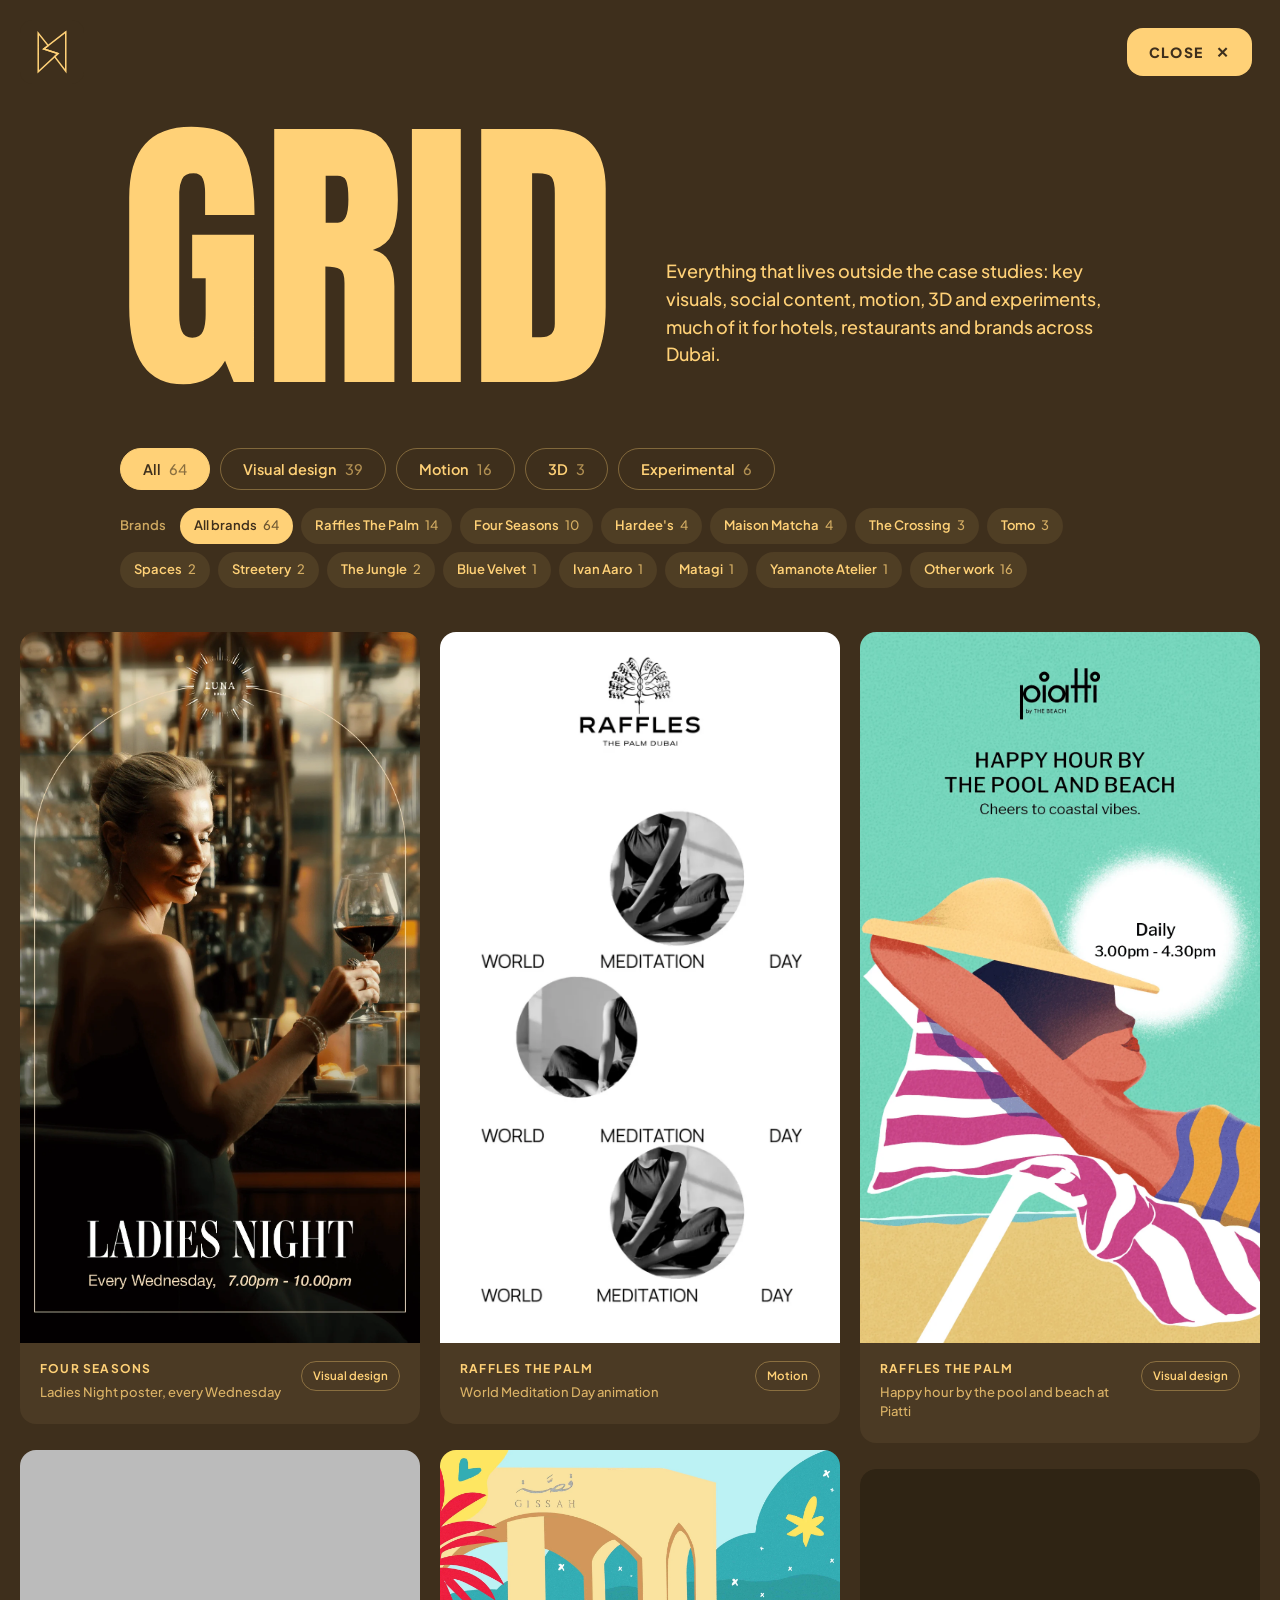
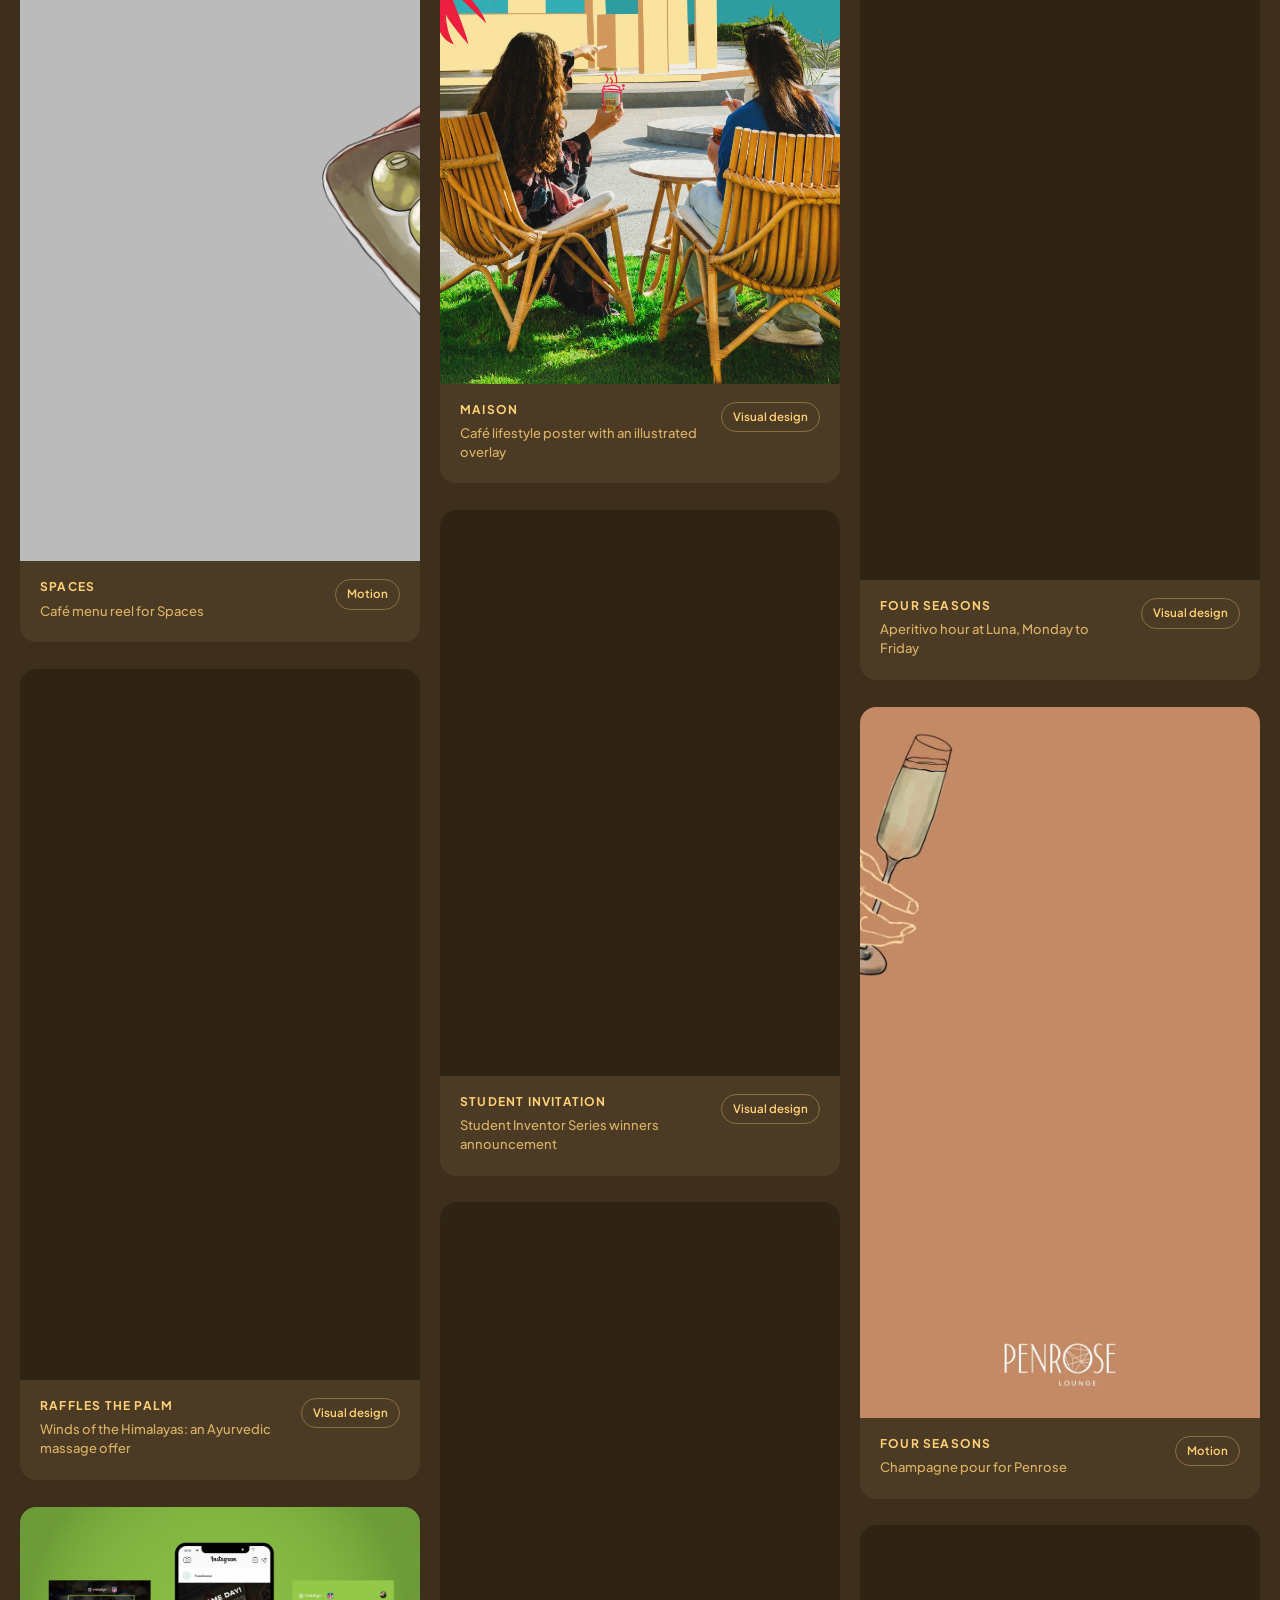
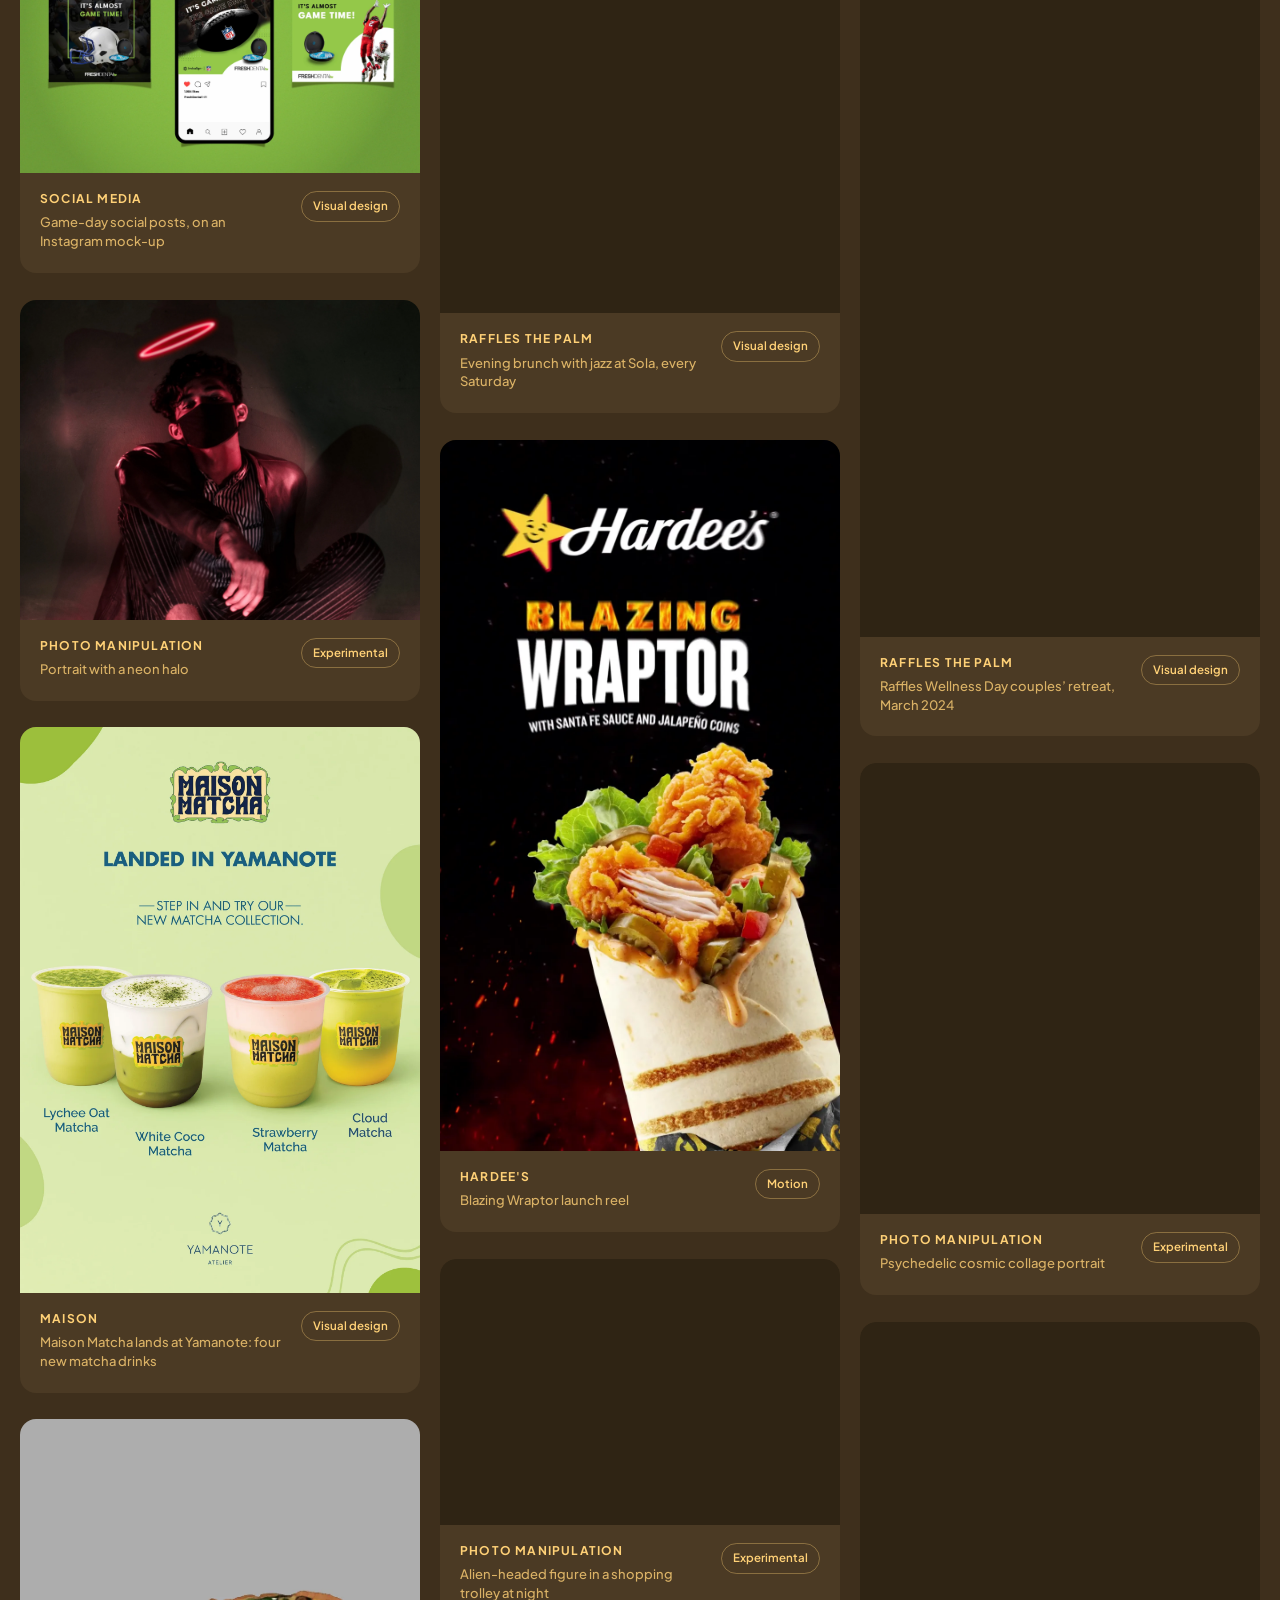
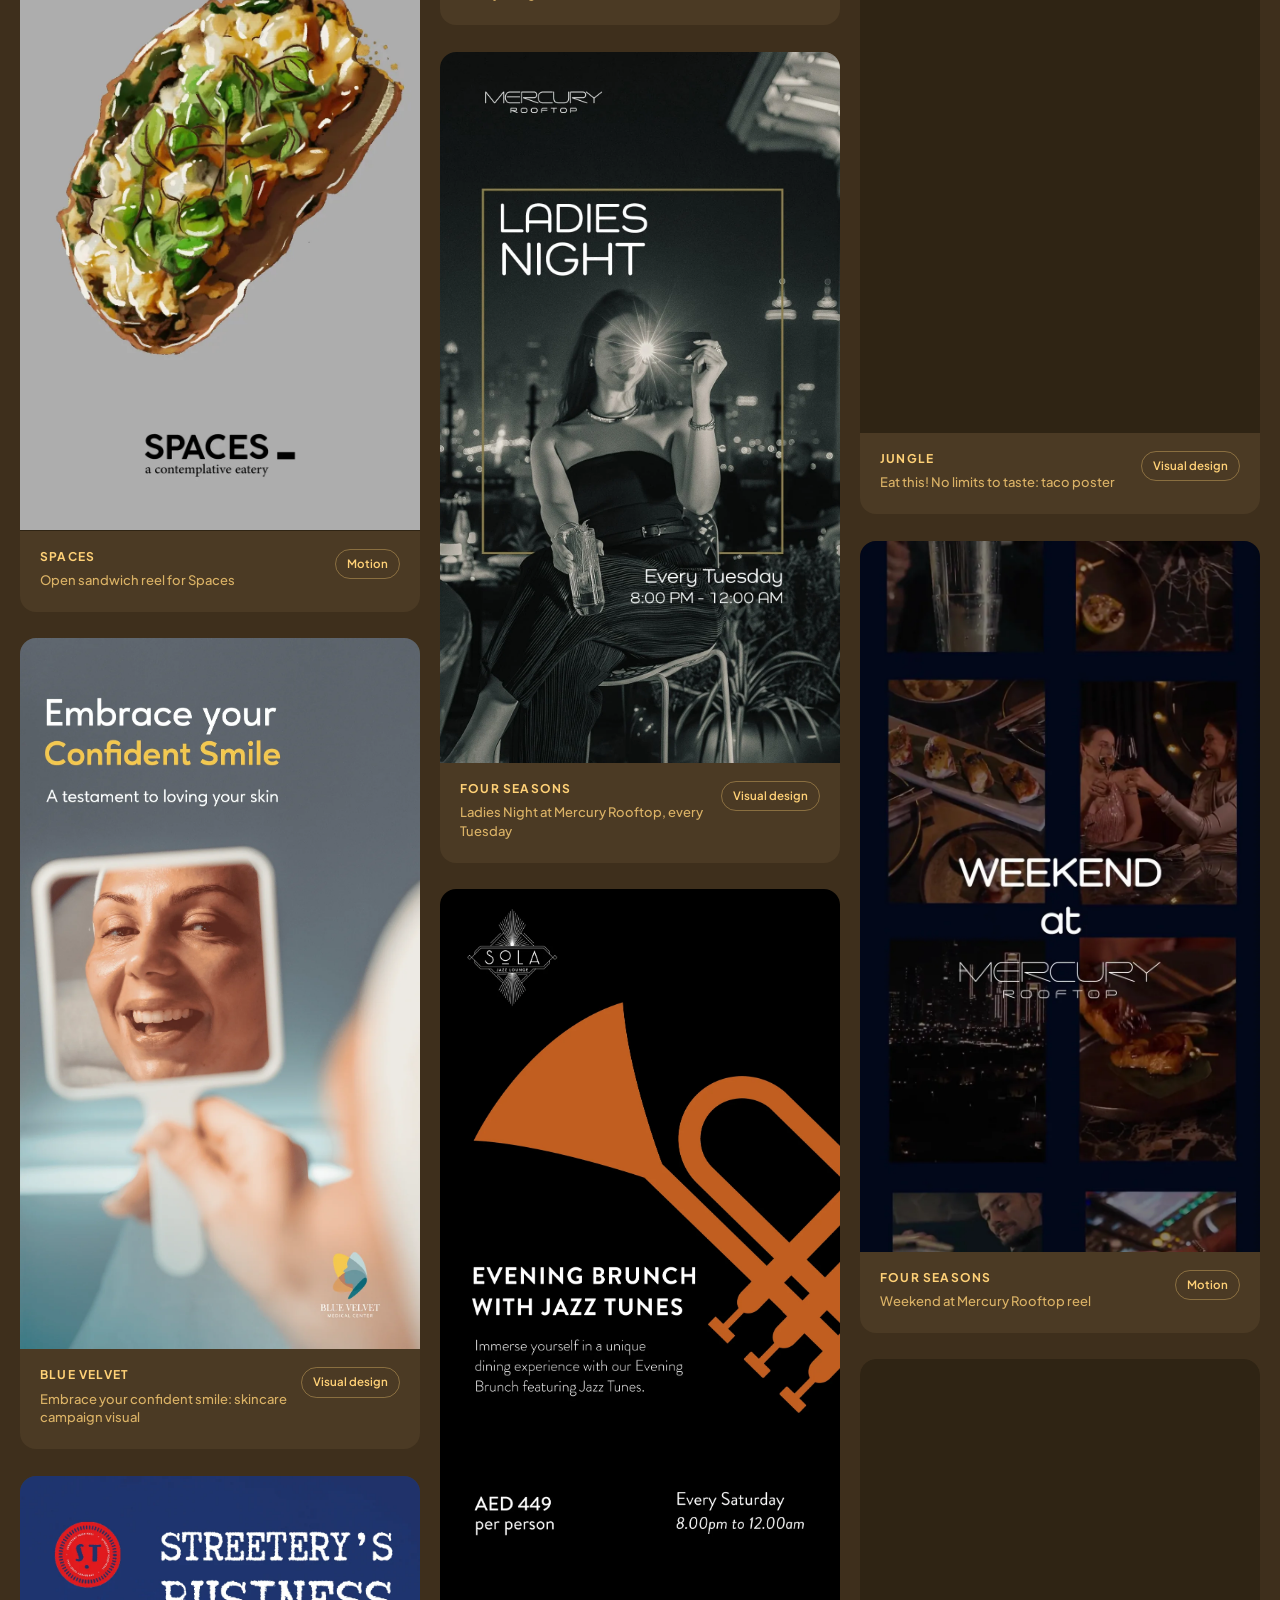
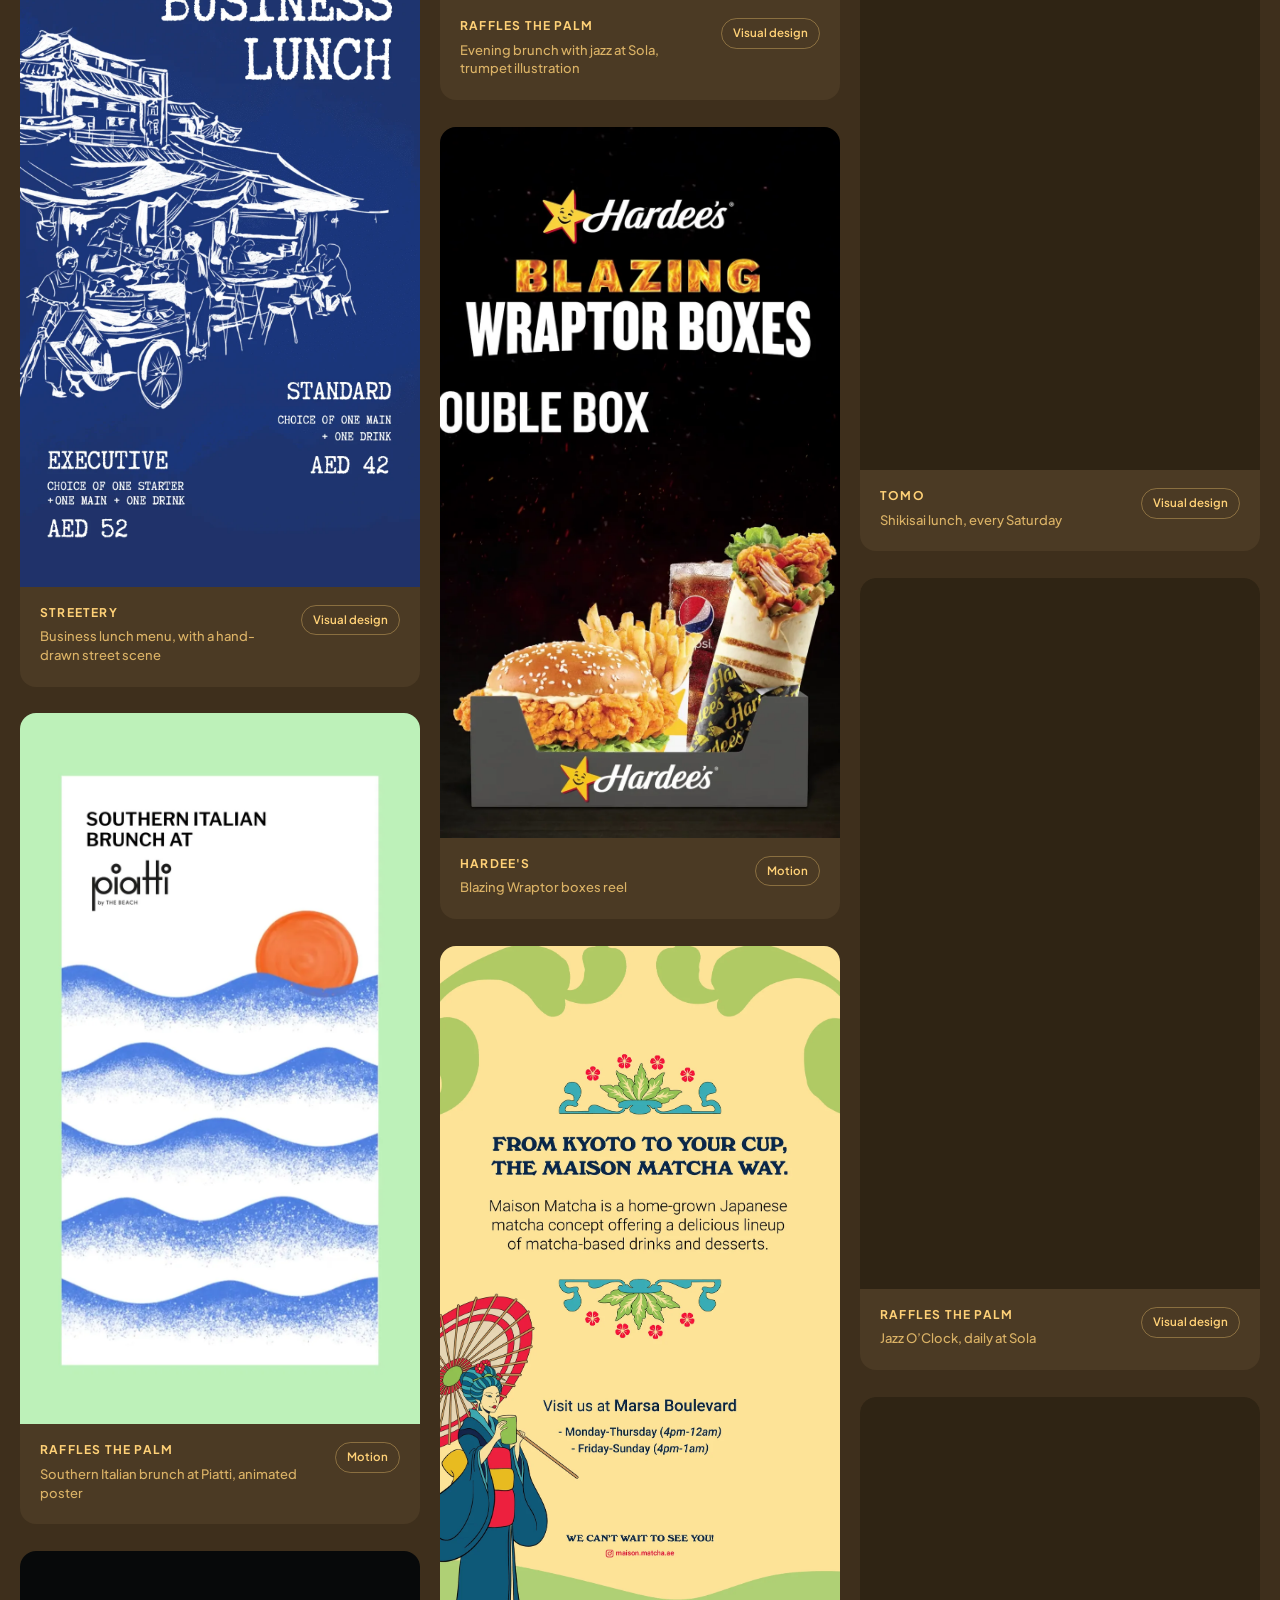
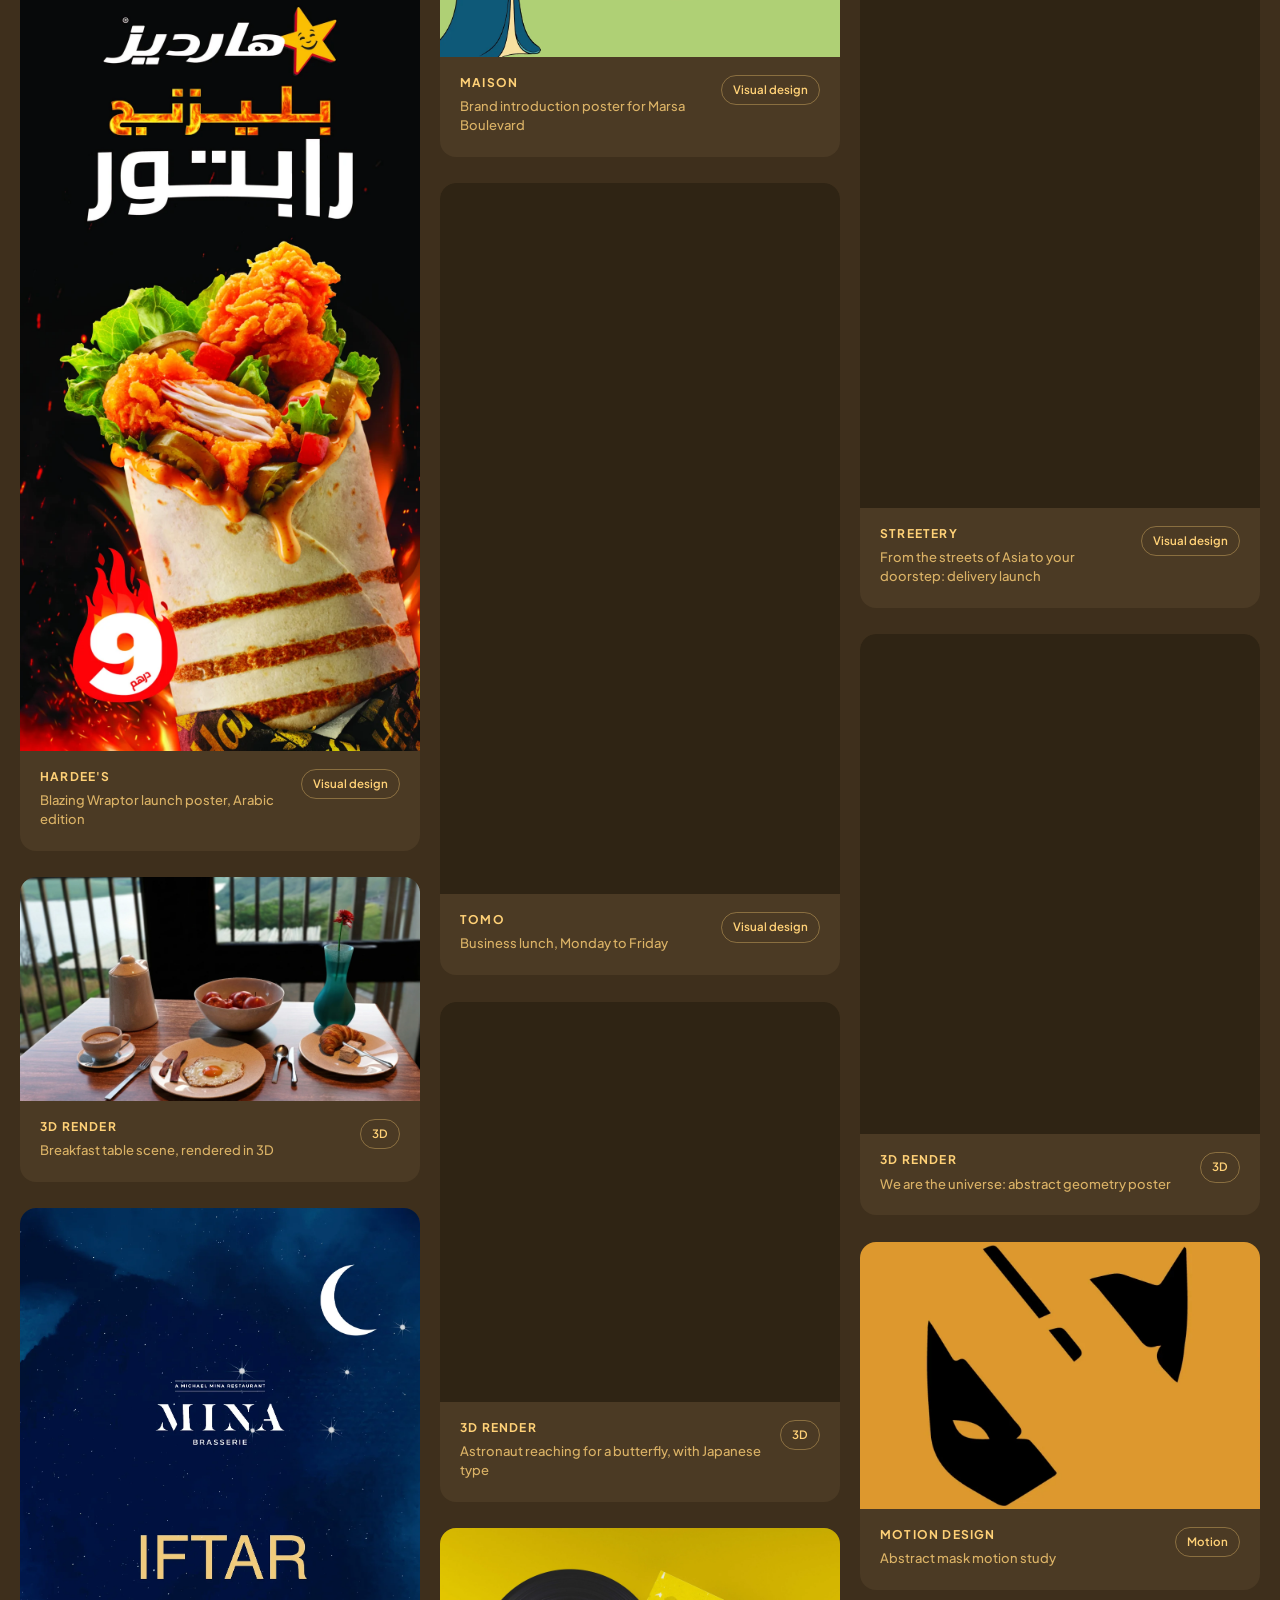
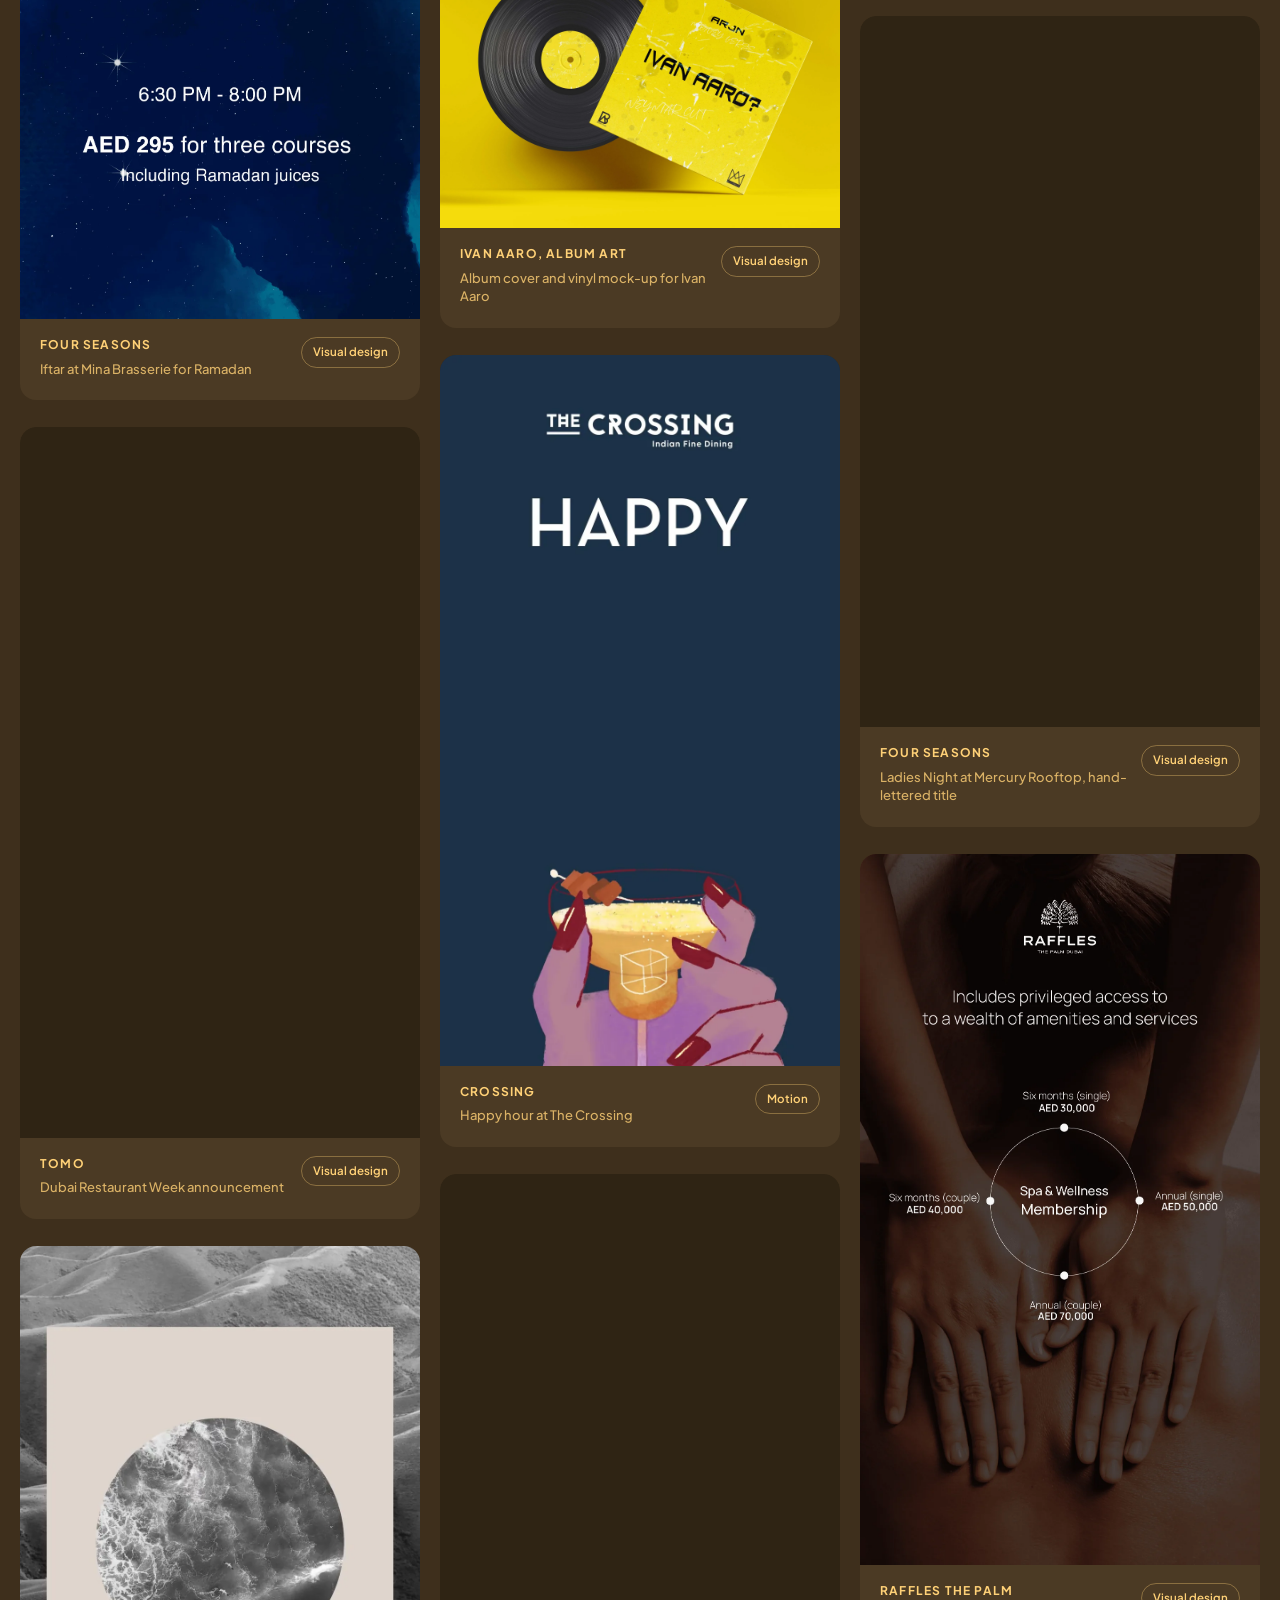
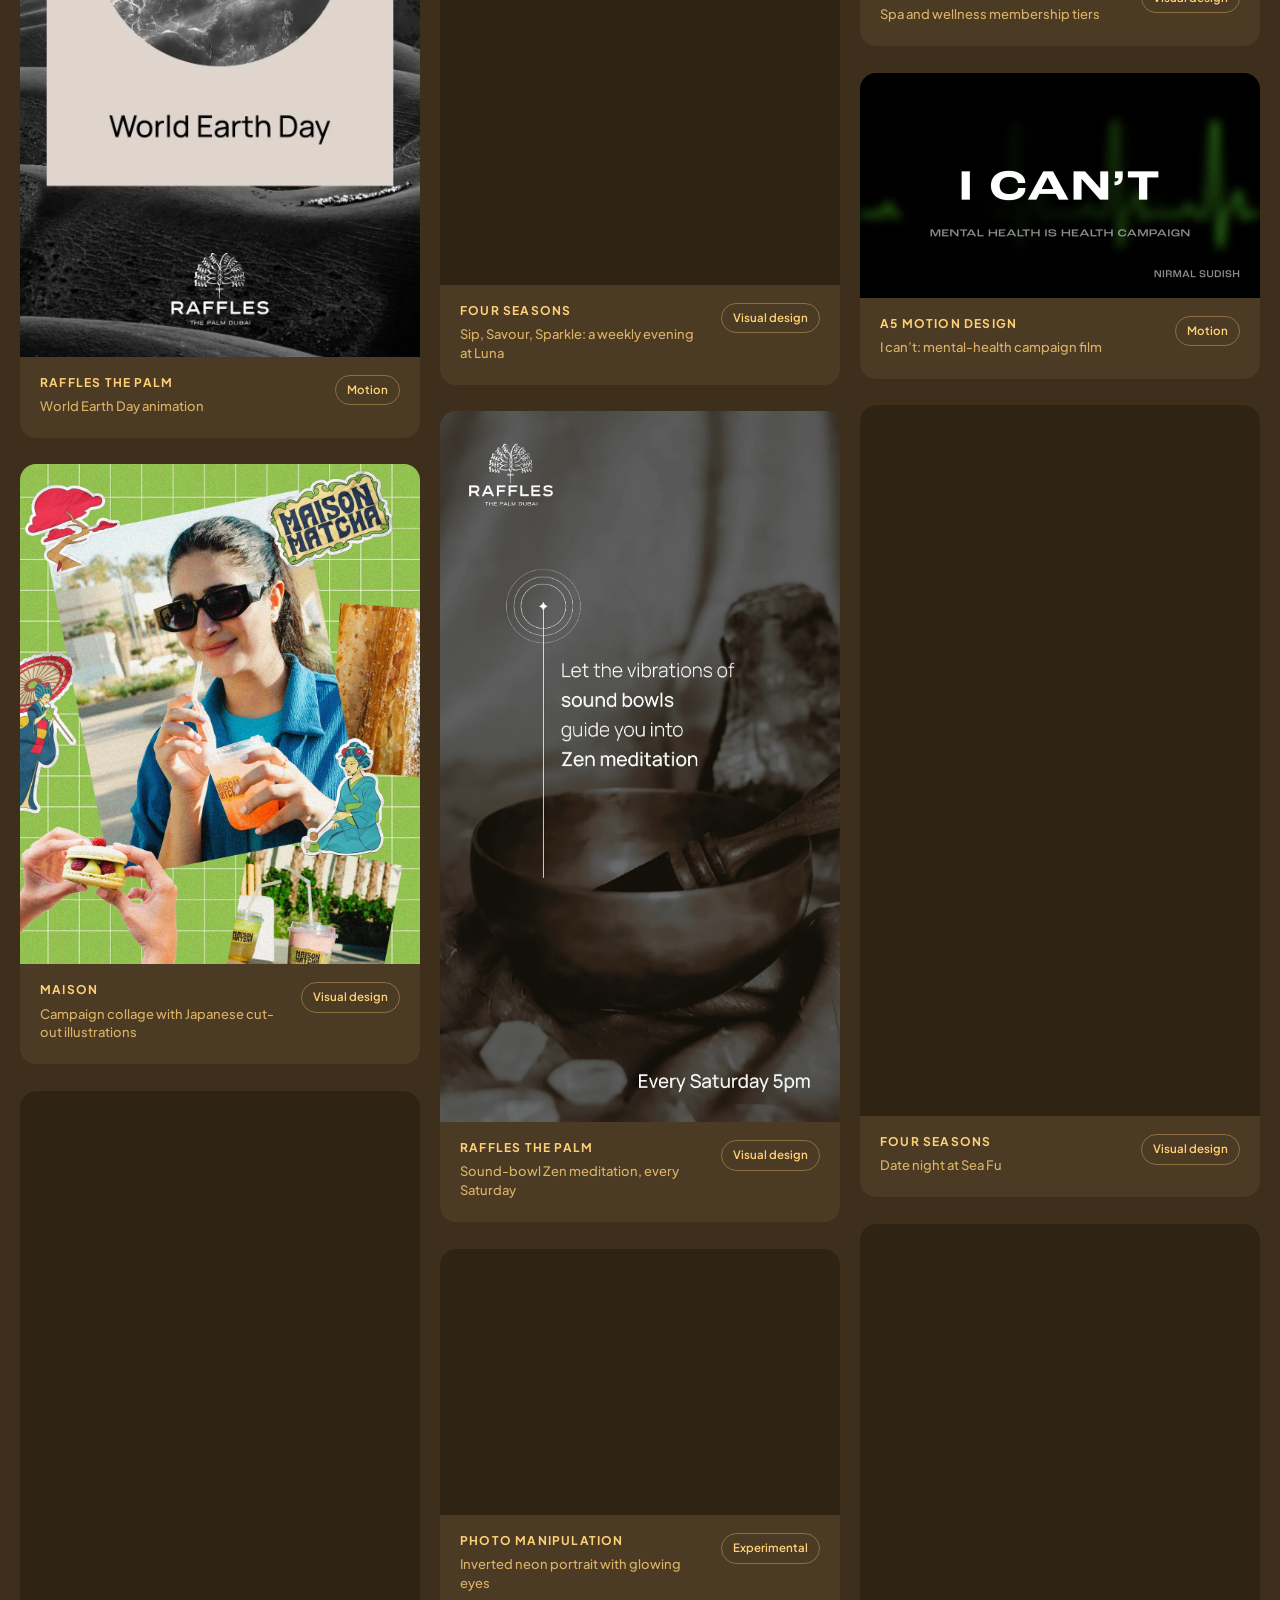
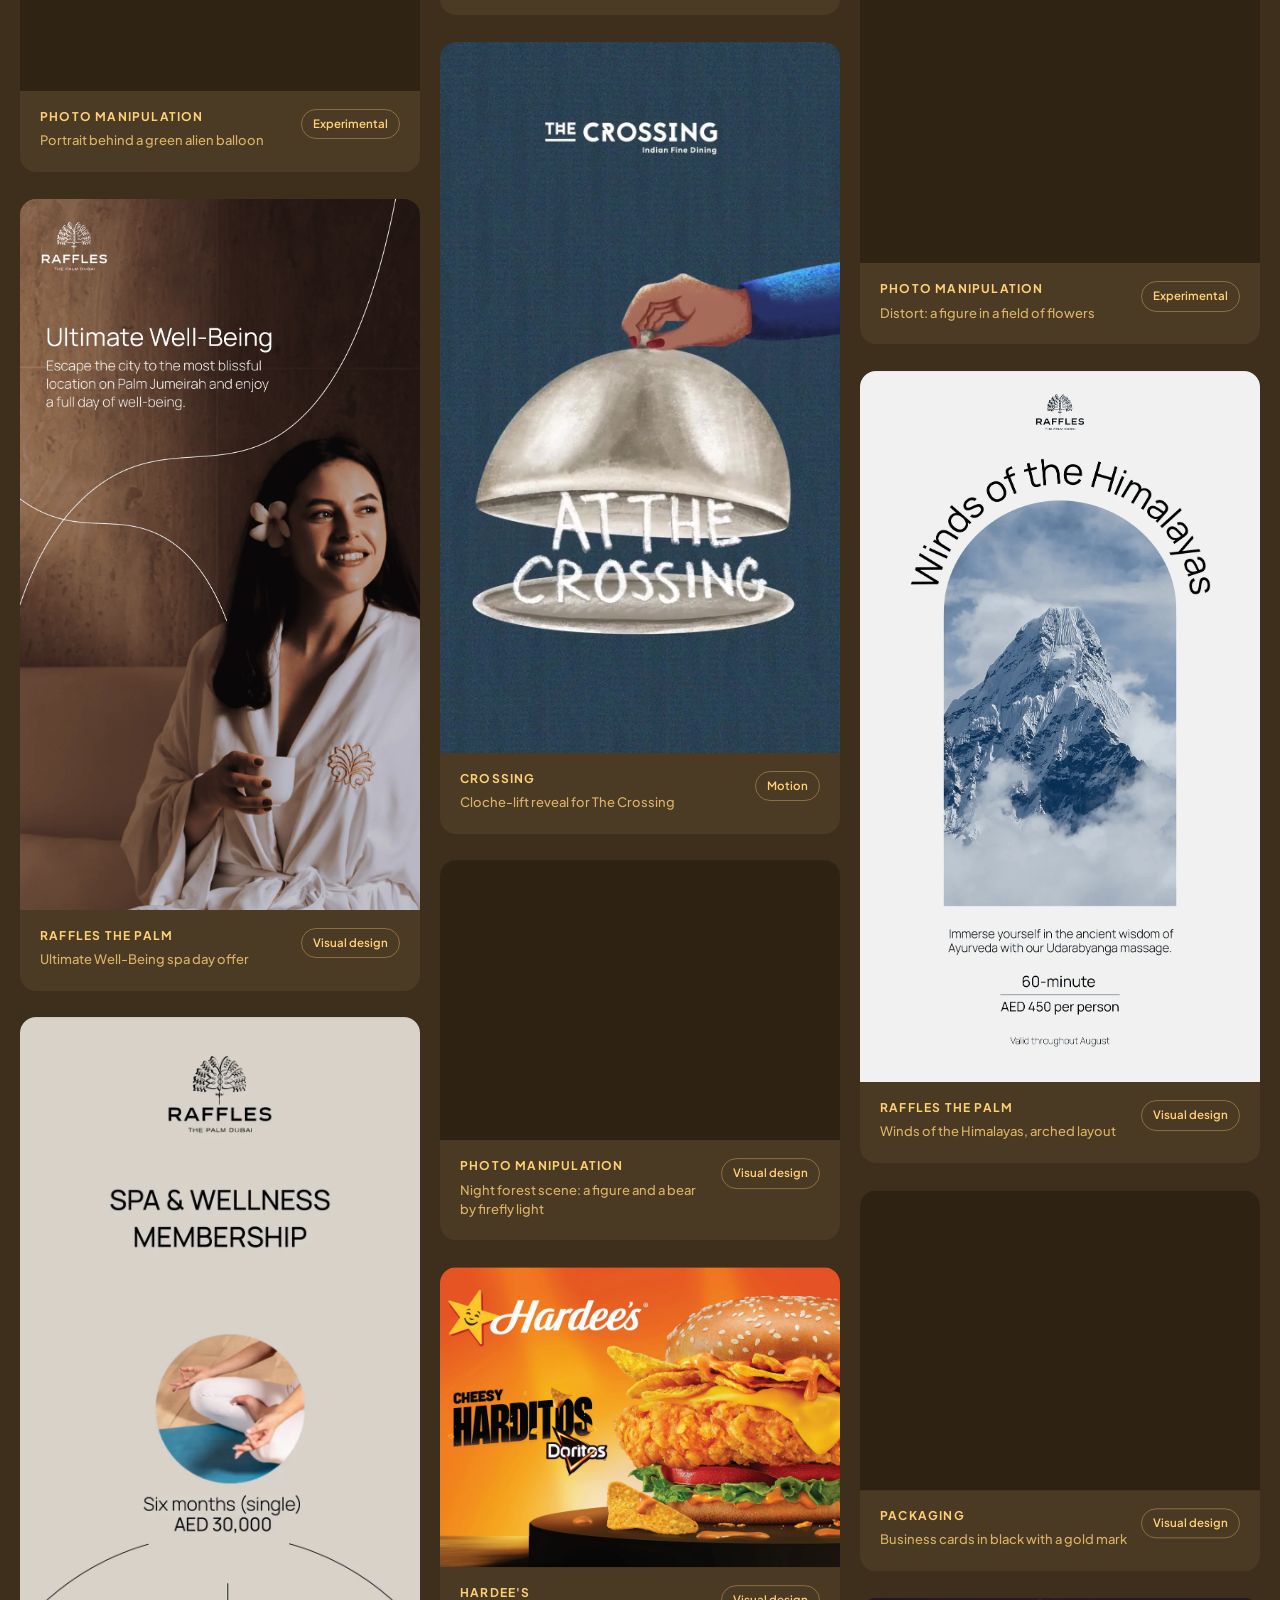
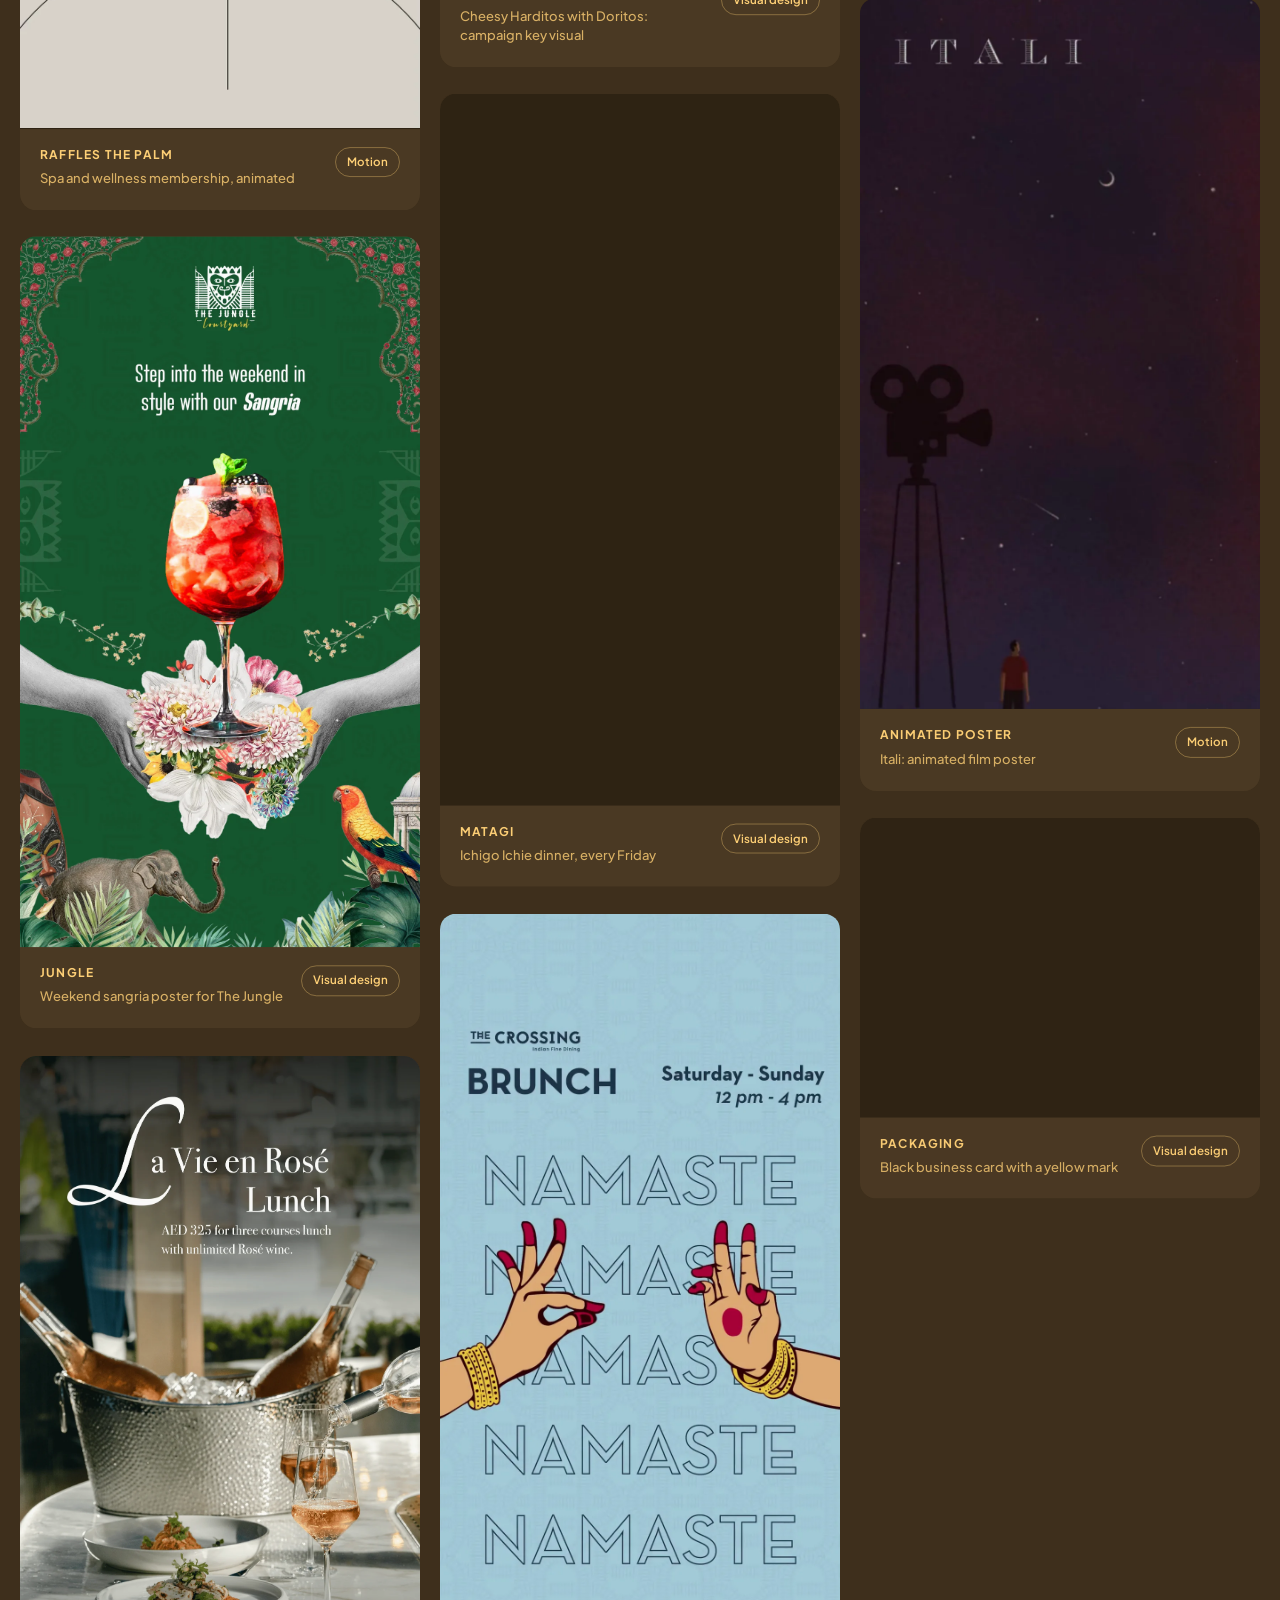
==== commit bdc3cadd: "Mobile: readable hero labels on landscape phones, bigger email tap area Co-Authored-By: Claude Opus " ====
--- a/grid.html
+++ b/grid.html
@@ -10,7 +10,7 @@
   <link rel="preconnect" href="https://fonts.gstatic.com" crossorigin>
   <link href="https://fonts.googleapis.com/css2?family=Anton&family=Bebas+Neue&family=Caveat:wght@500;600;700&family=Ruthie&family=Allura&family=Space+Mono&family=Oswald:wght@700&family=Plus+Jakarta+Sans:wght@300;400;500;600;700;800&family=Space+Grotesk:wght@400;500;600;700&display=swap" rel="stylesheet">
   <link rel="stylesheet" href="style.css?v=2026102114051">
-  <link rel="stylesheet" href="grid.css?v=202610221800">
+  <link rel="stylesheet" href="grid.css?v=202610222100">
 
   <!-- ==========================================================================
        LOGO NAVIGATION MORPH
--- a/style.css
+++ b/style.css
@@ -1089,7 +1089,7 @@
      Above ~1500px the 153.6px cap wins and the two headings match exactly. */
   font-size: clamp(56px, calc(11.2vw - 34px), 153.6px);
   font-weight: 500;
-  line-height: 0.9;
+  line-height: 1.1;
   text-transform: uppercase;
   color: var(--ws-ink);
   transition: opacity 0.22s ease, transform 0.22s ease;
@@ -1318,7 +1318,7 @@
 
 @media (max-width: 900px) {
   .ws-inner { grid-template-columns: 1fr; gap: 2rem; }
-  .ws-headline { font-size: 122.88px; line-height: 110.592px; }
+  .ws-headline { font-size: 122.88px; line-height: 1.1; }
   .ws-panel { gap: 26px; }
   .ws-nav { display: none; }
   .ws-stage { height: auto; aspect-ratio: 3 / 2; }
@@ -1327,7 +1327,7 @@
 
 @media (max-width: 571px) {
   .ws { padding: 50px 8px; gap: 40px; }
-  .ws-headline { font-size: 67.5px; line-height: 60.75px; padding: 0 16px; }
+  .ws-headline { font-size: 67.5px; line-height: 1.1; padding: 0 16px; }
   .ws-panel { padding: 0 16px; }
 }
 
@@ -2073,7 +2073,7 @@
   .rep-head .rv-word { padding-bottom: 0.07em; }
 }
 @media (min-width: 572px) and (max-width: 900px) {
-  .ws-headline { font-size: min(122.88px, 17vh); line-height: 0.9; }
+  .ws-headline { font-size: min(122.88px, 17vh); line-height: 1.1; }
 }
 @media (max-width: 900px) and (max-height: 600px) {
   .ws-stage { width: min(100%, calc((100svh - 48px) * 1.5)); margin-inline: auto; }
@@ -2168,3 +2168,17 @@
   .pj-link { position: relative; }
   .pj-link::after { content: ""; position: absolute; inset: -14px -10px -10px; }
 }
+
+/* Case-study pictures open full screen in the viewer. */
+.pj-hero, .pj-figure img, .pj-figure video { cursor: zoom-in; }
+
+/* Phones on their side keep the desktop hero, where the small rows scale
+   with its height and would drop to 6-7px. Held at a readable floor. */
+@media (orientation: landscape) and (max-height: 600px) {
+  .hero-canvas {
+    --eyebrow-size: max(10.5px, 1.2987cqh);
+    --meta-size: max(10px, 1.1633cqh);
+  }
+  /* the taller eyebrow pushes its rule down, so the two keep their gap */
+  .hero-rule-top { top: max(23.154%, calc(12.78% + 4.79 * var(--eyebrow-size) + 14px)); }
+}
--- a/grid.css
+++ b/grid.css
@@ -391,3 +391,6 @@
 @media (max-width: 571px) {
   .grid-wall.is-few { gap: 10px; }
 }
+@media (hover: none) and (pointer: coarse) {
+  .grid-contact-mail { display: inline-block; padding: 8px 0; }
+}
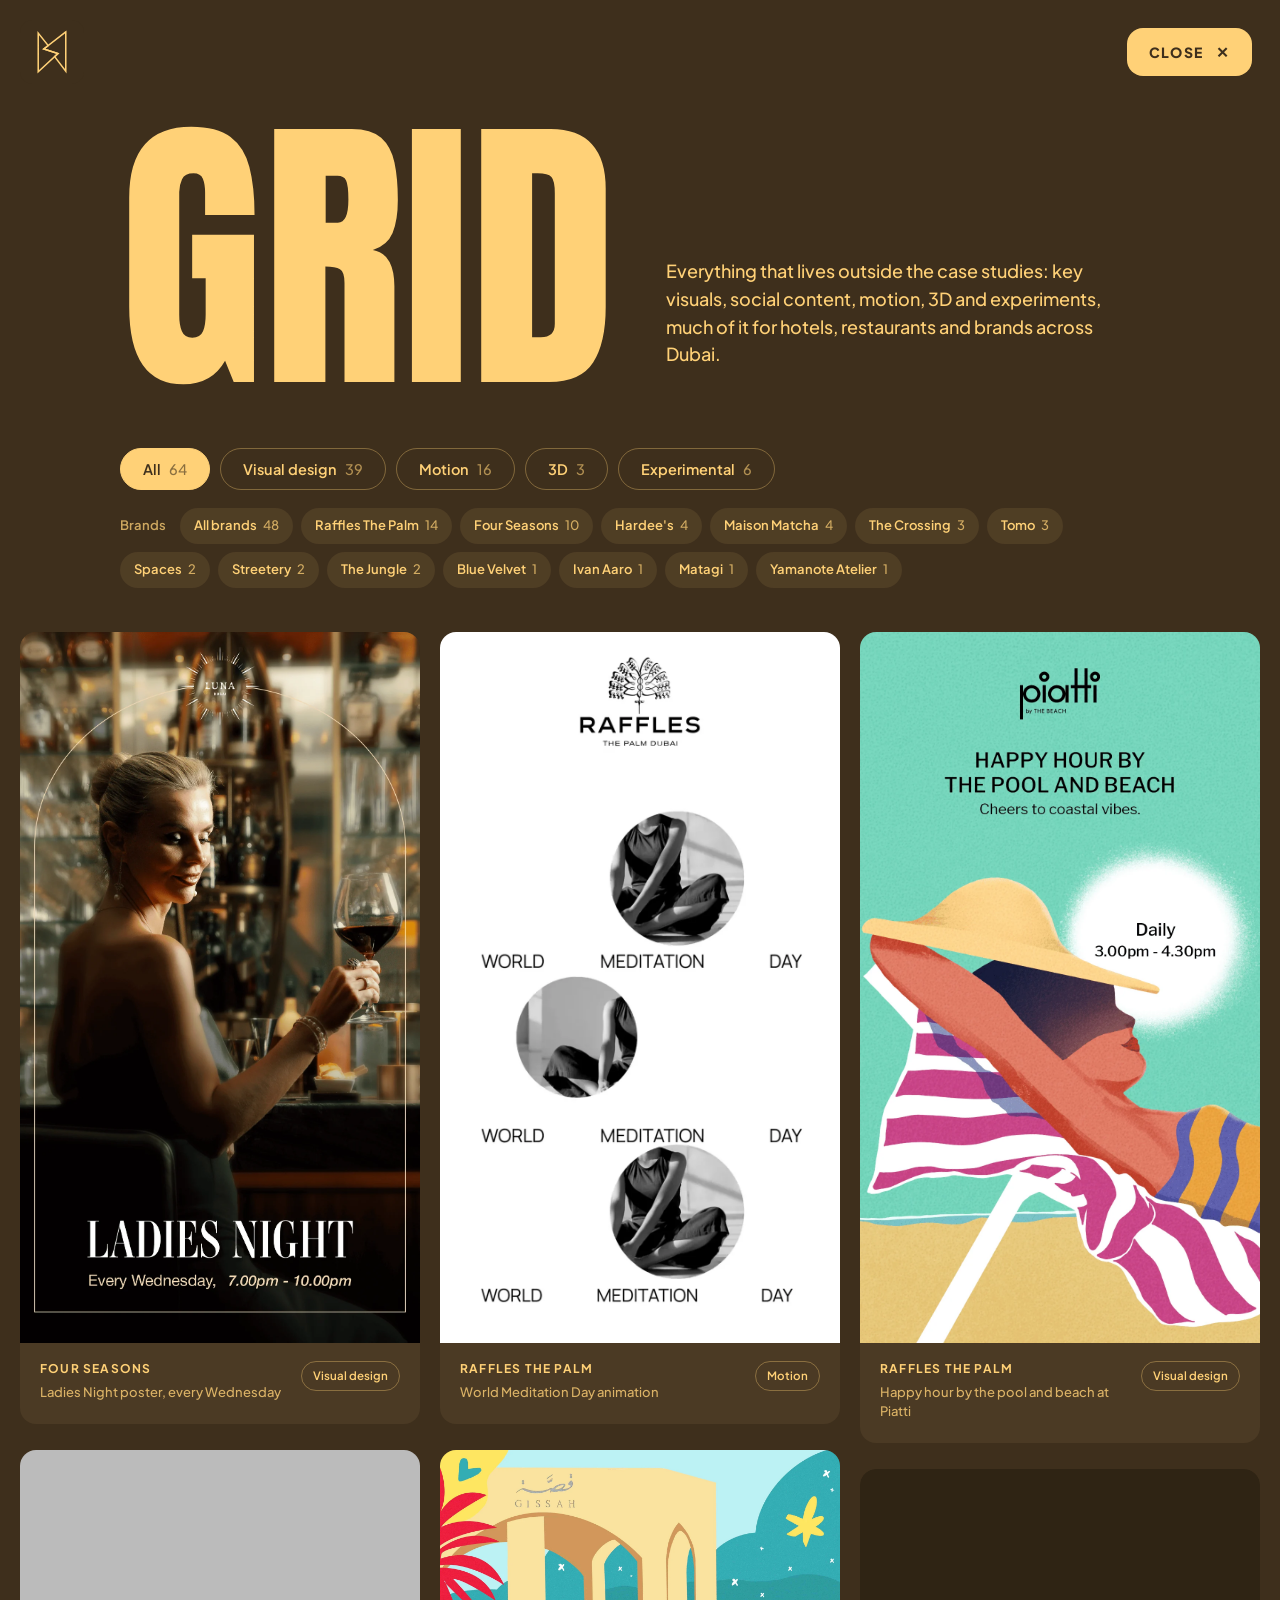
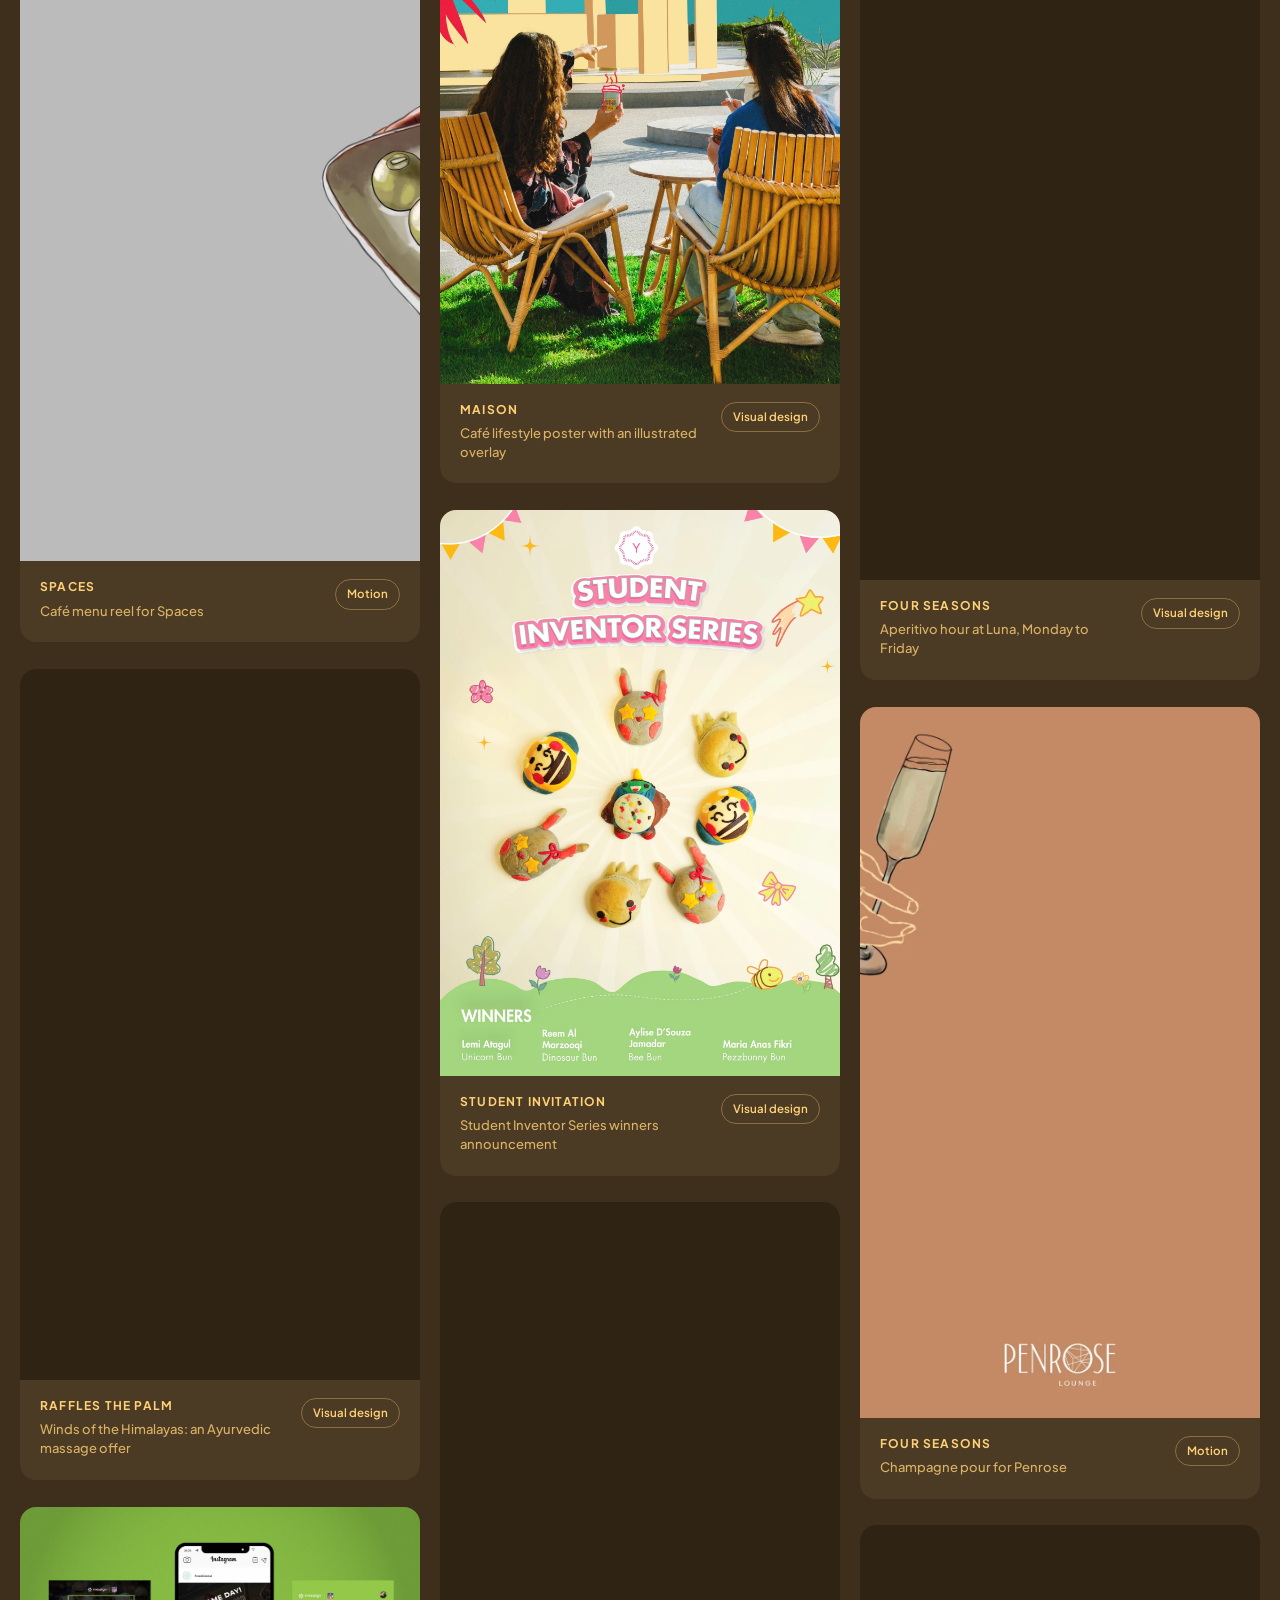
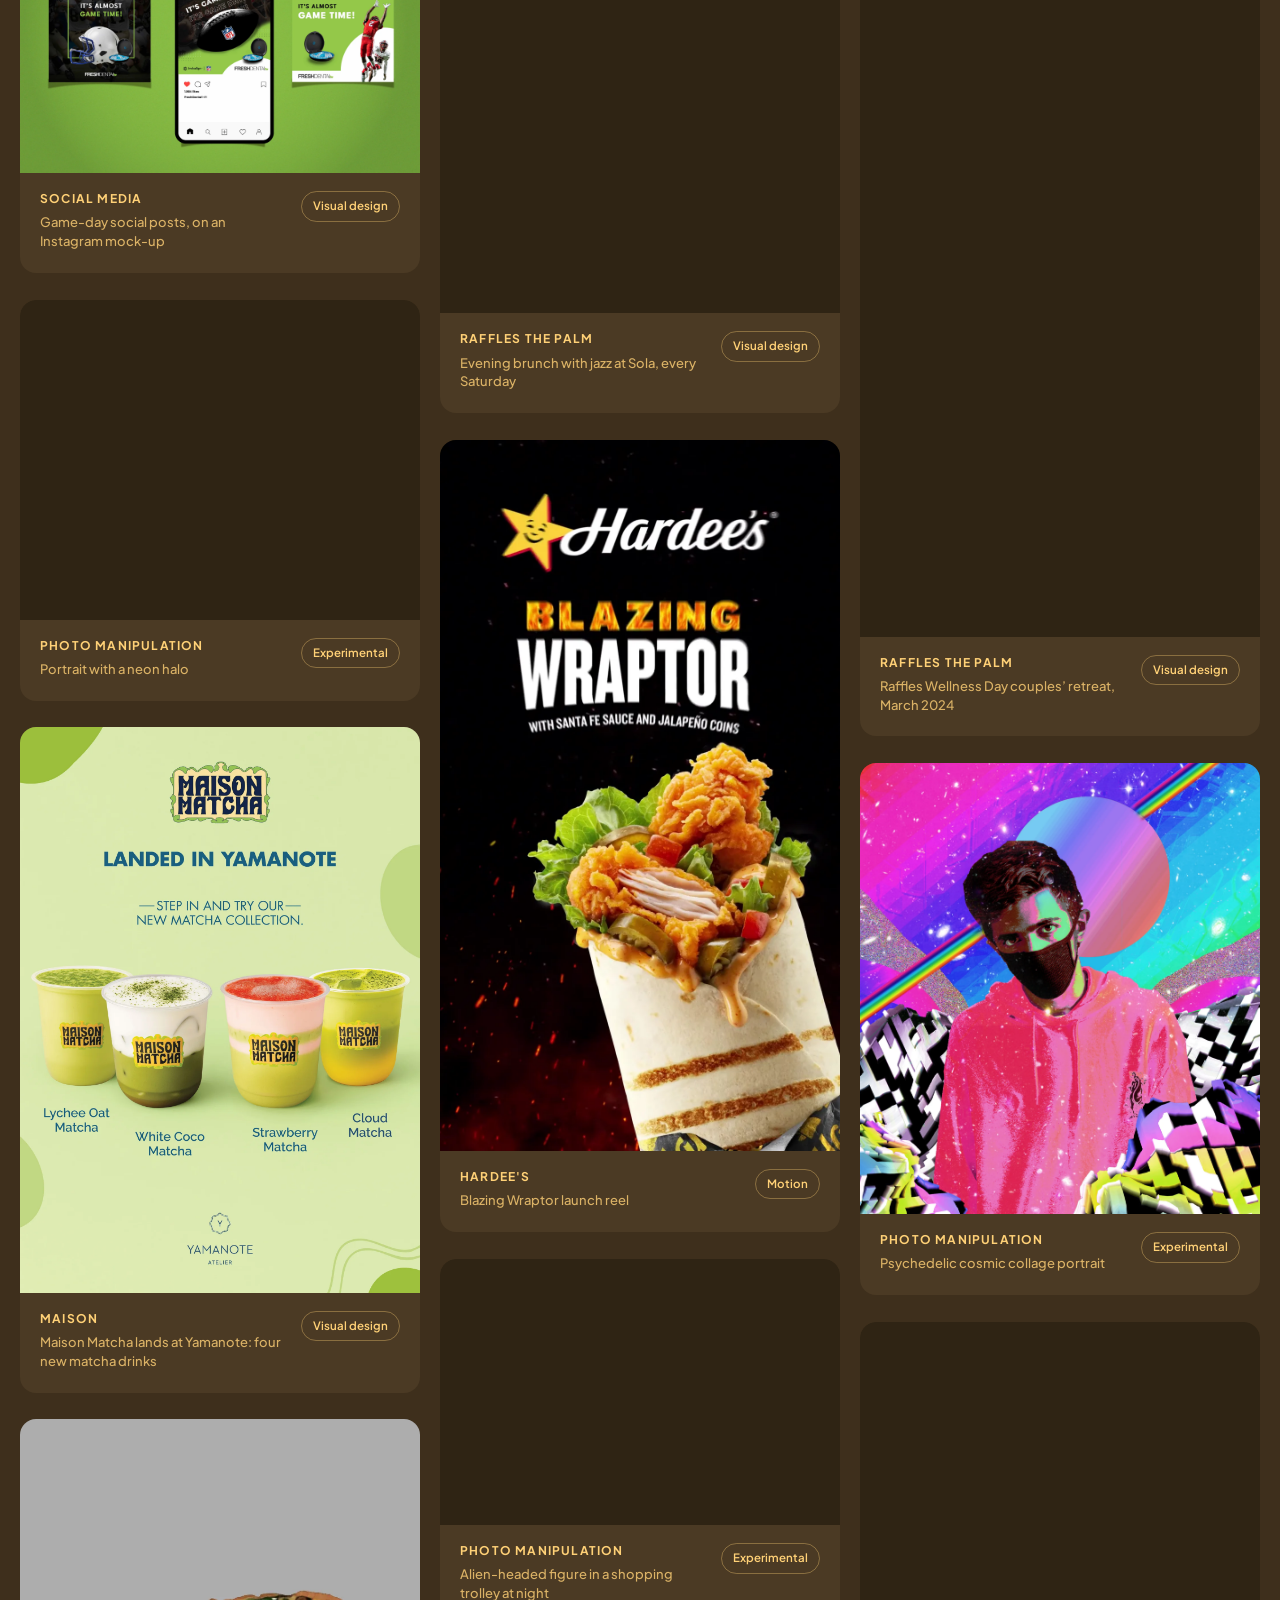
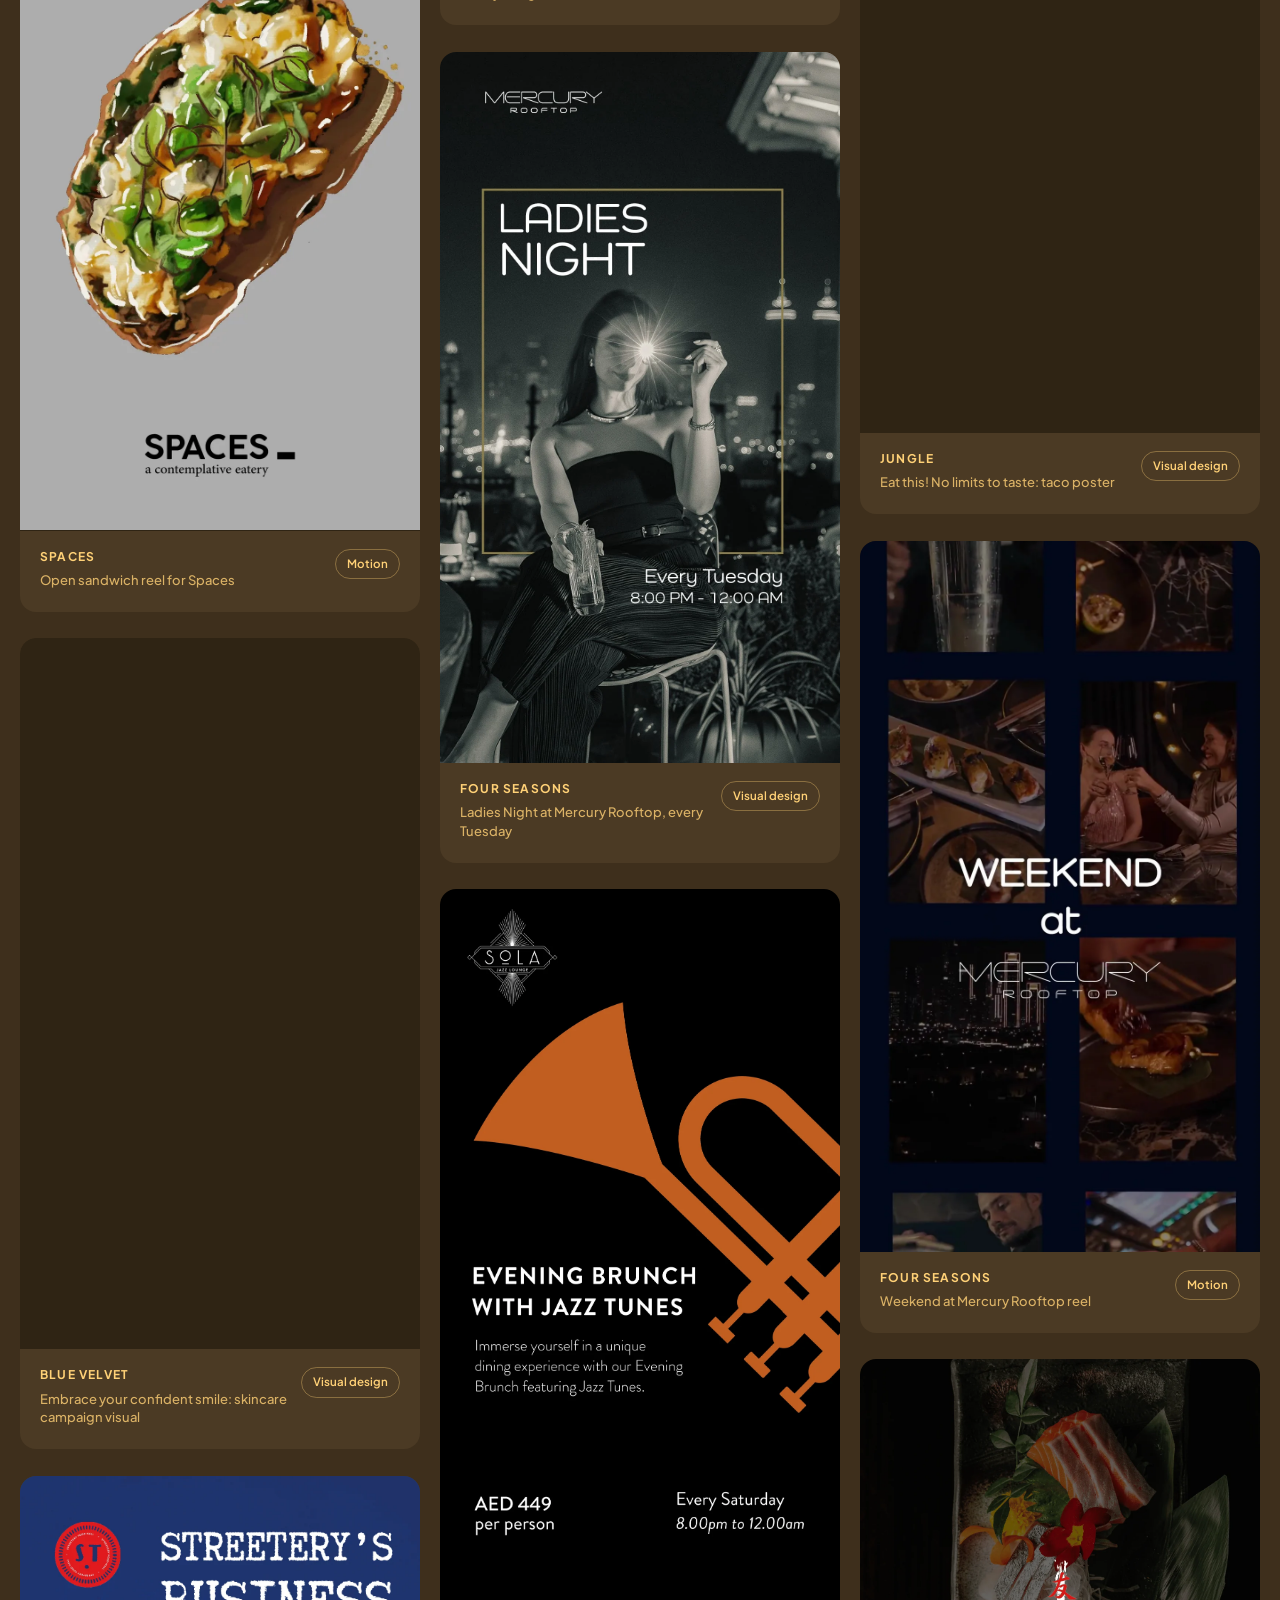
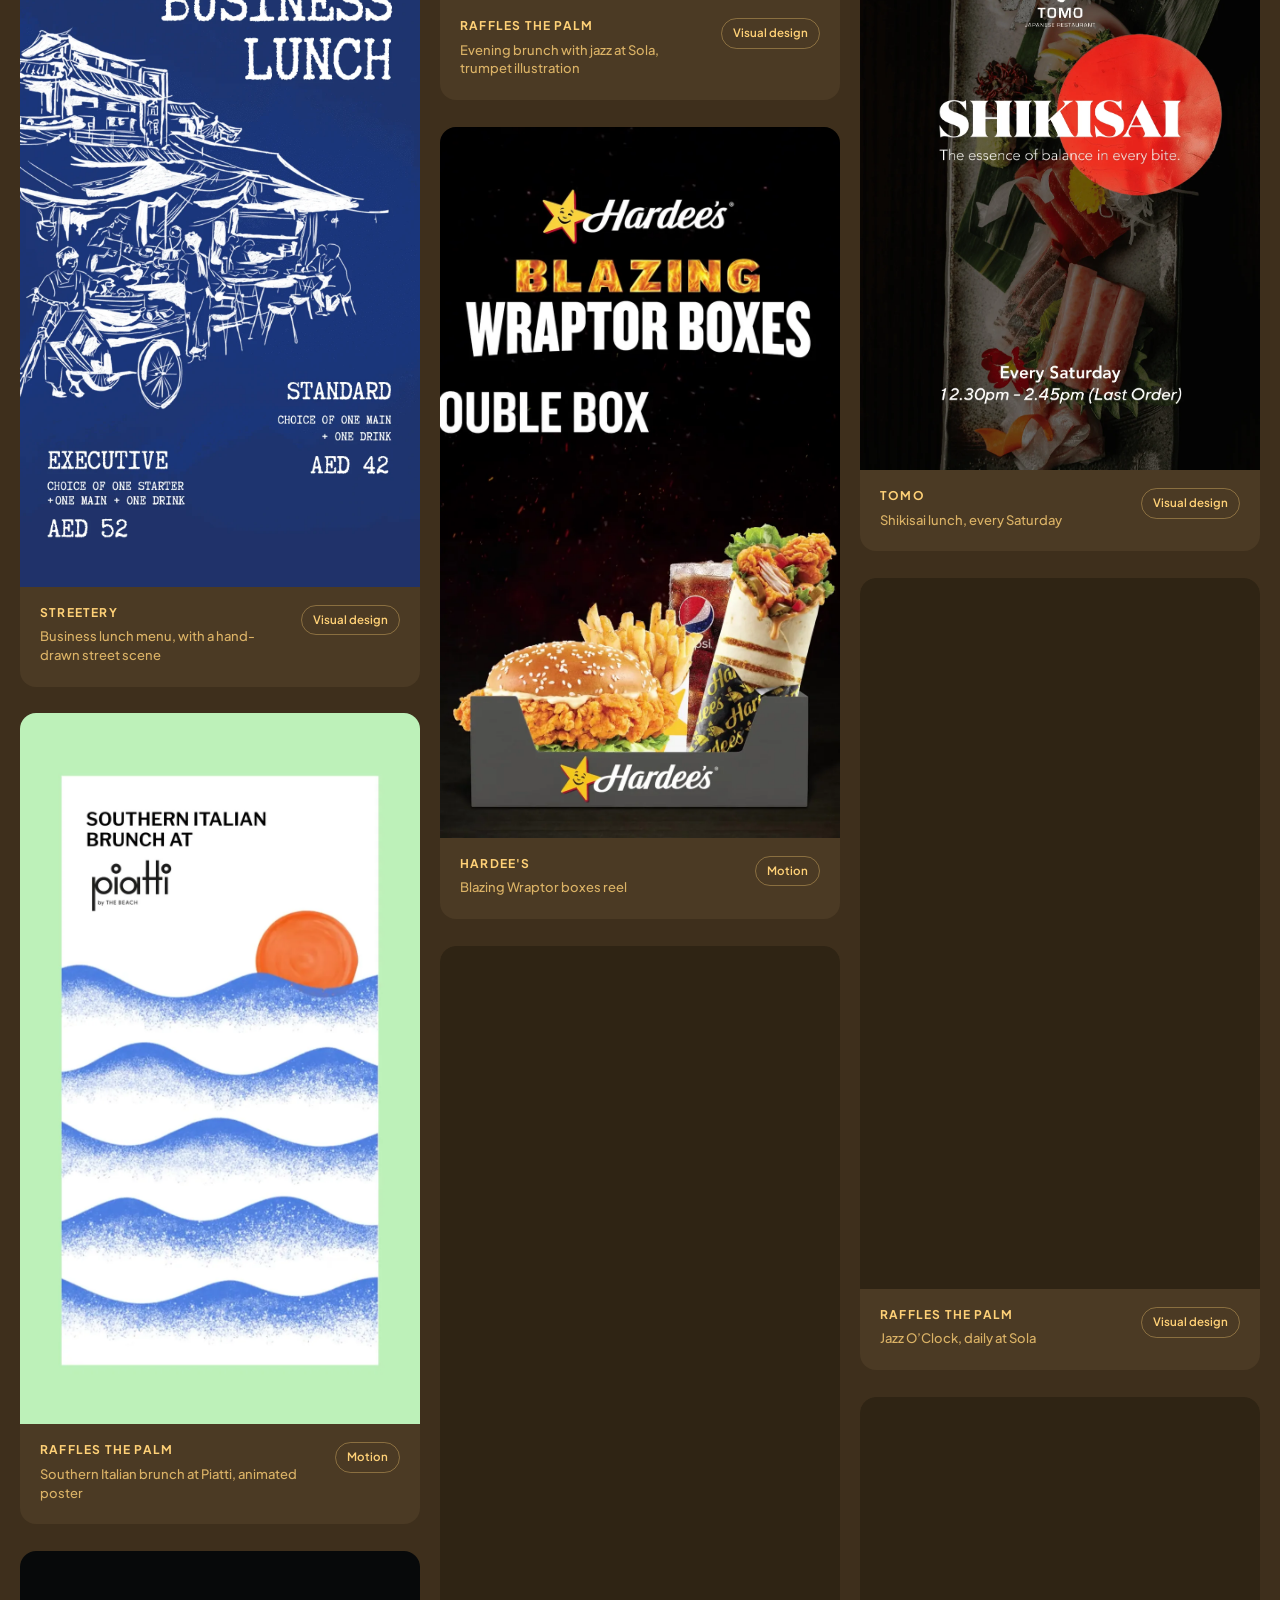
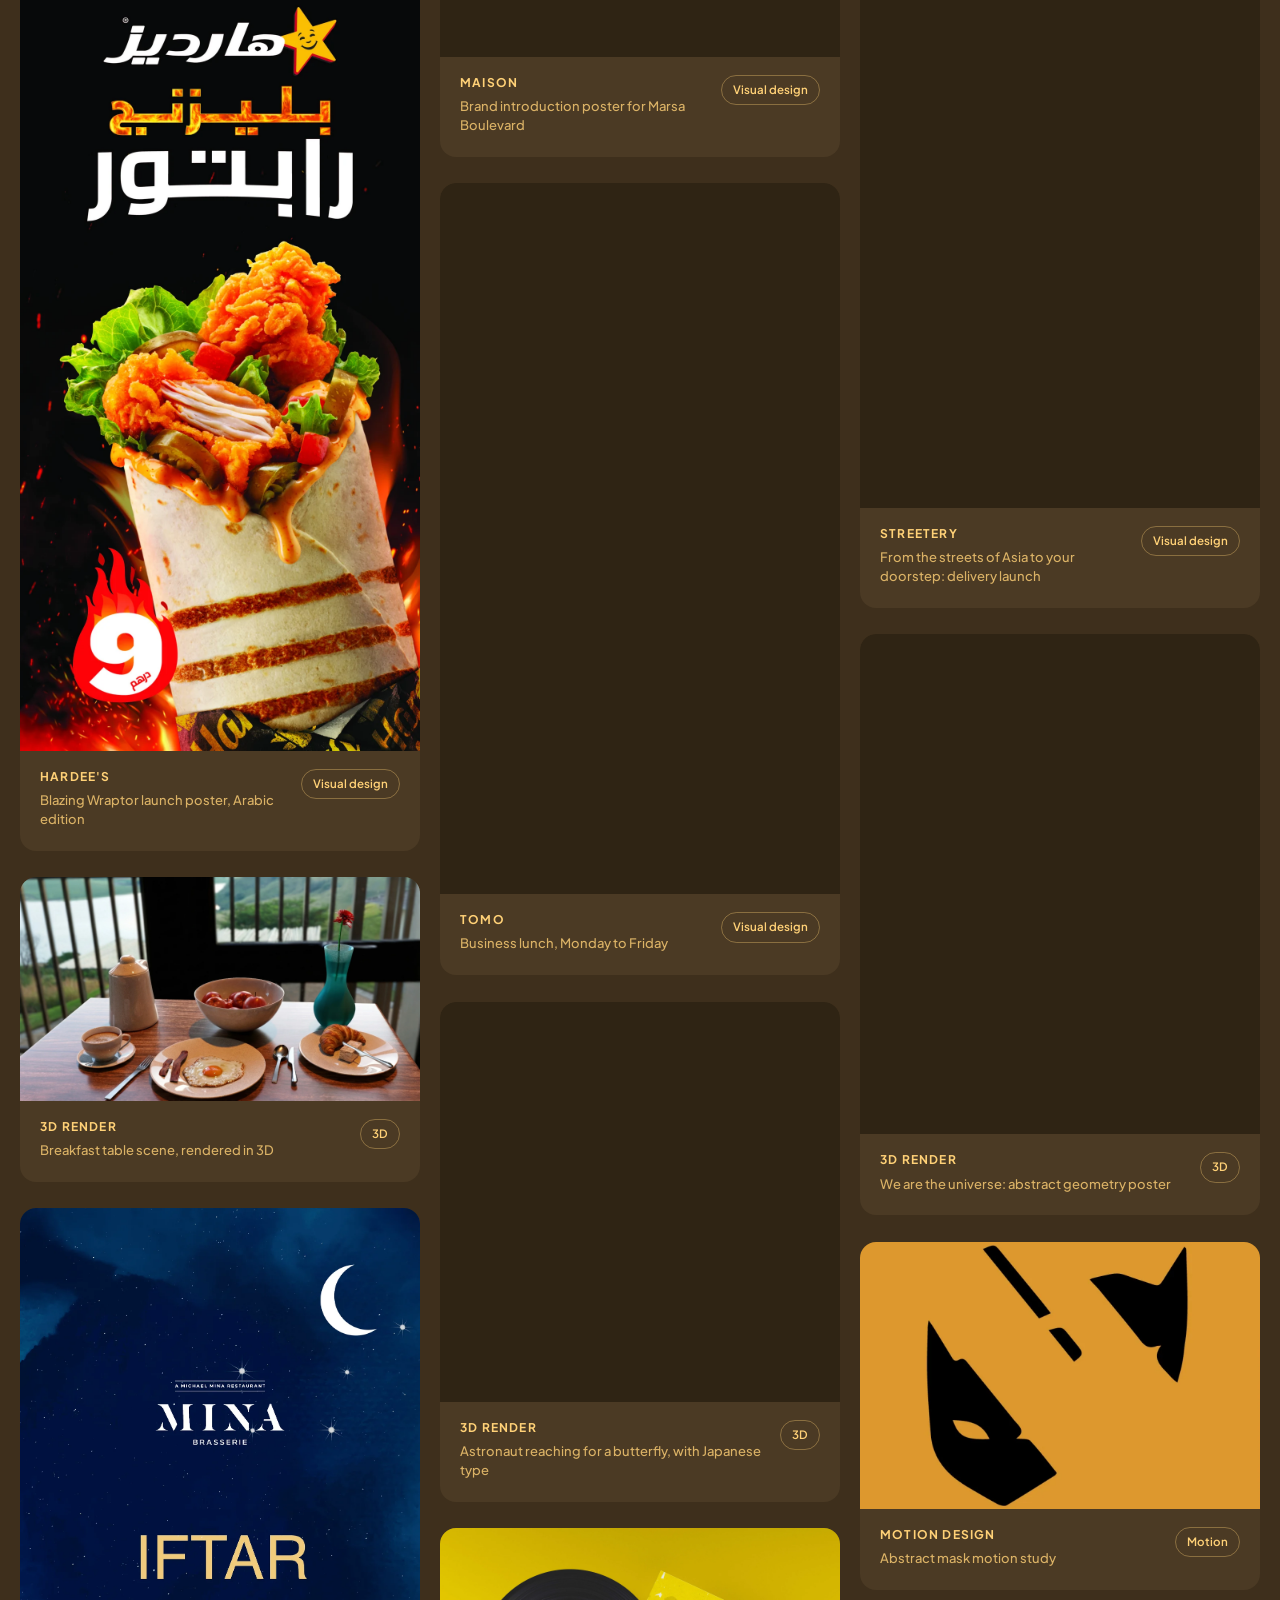
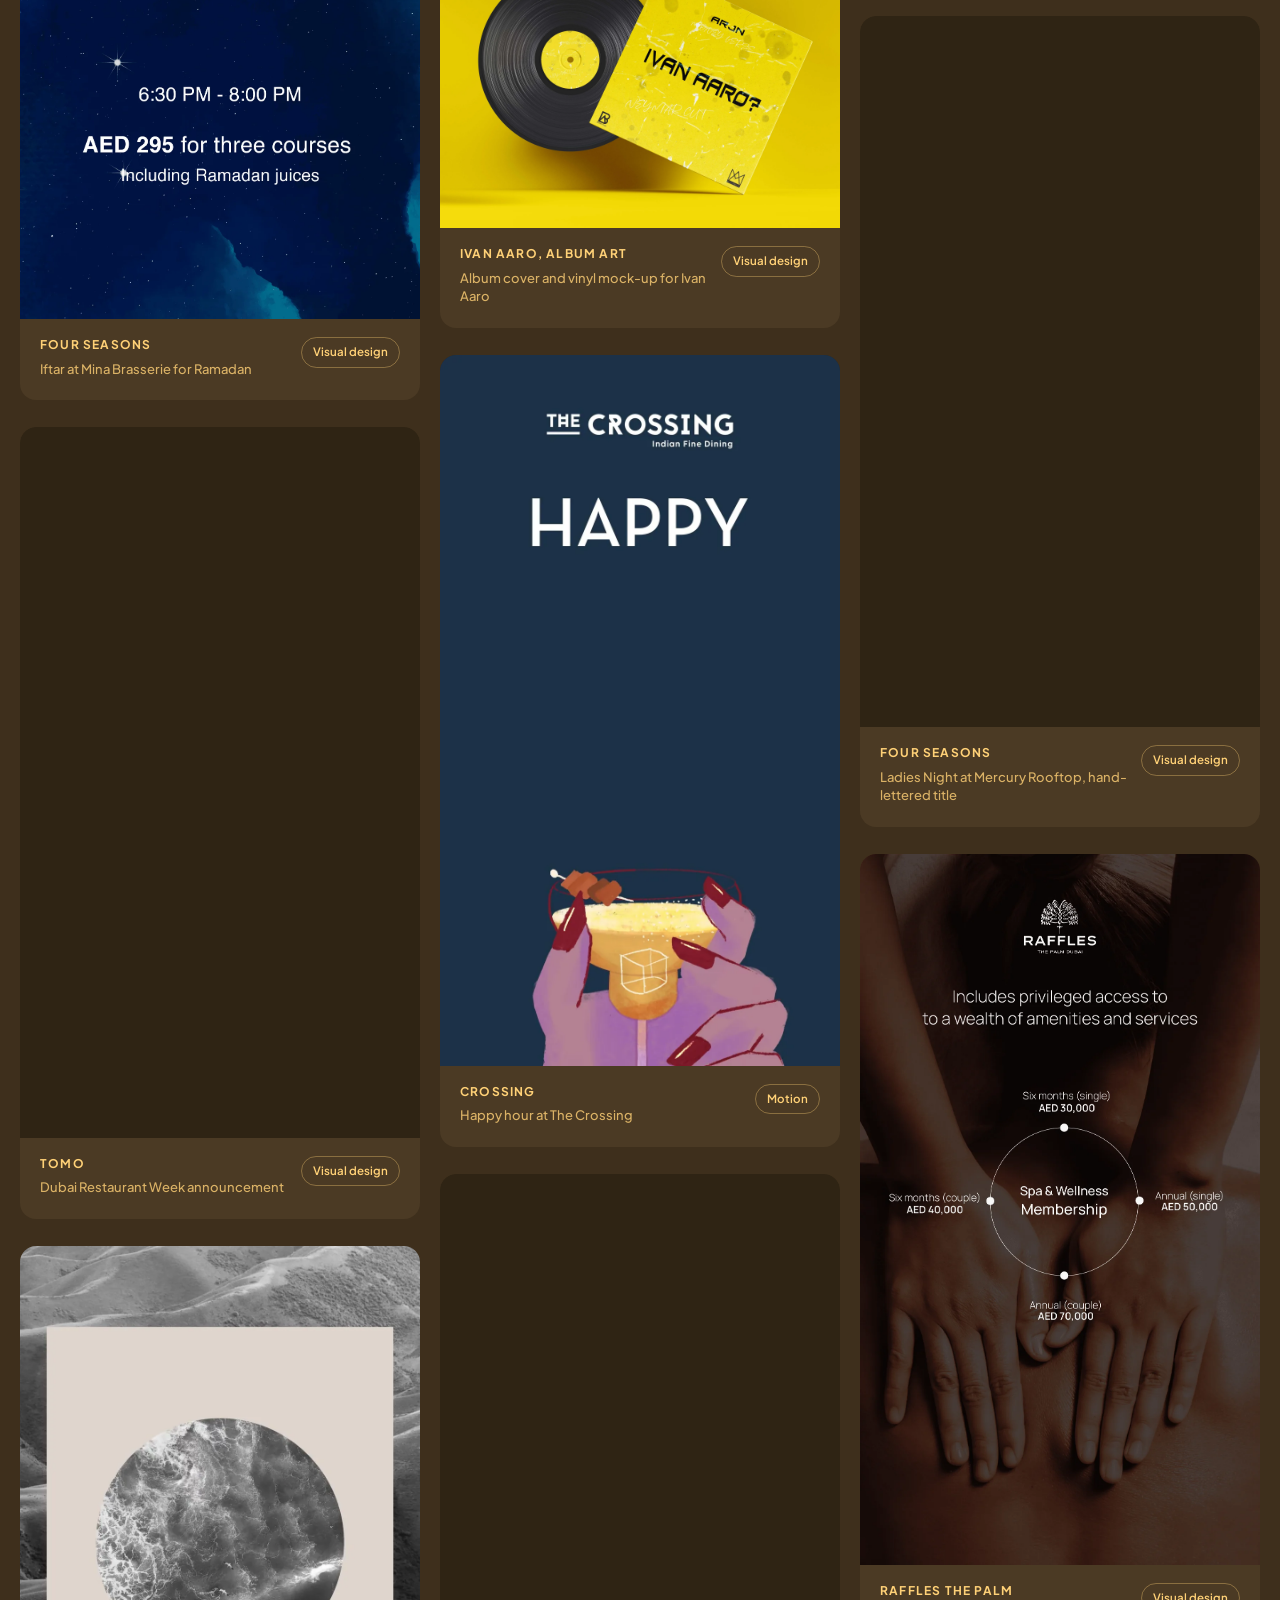
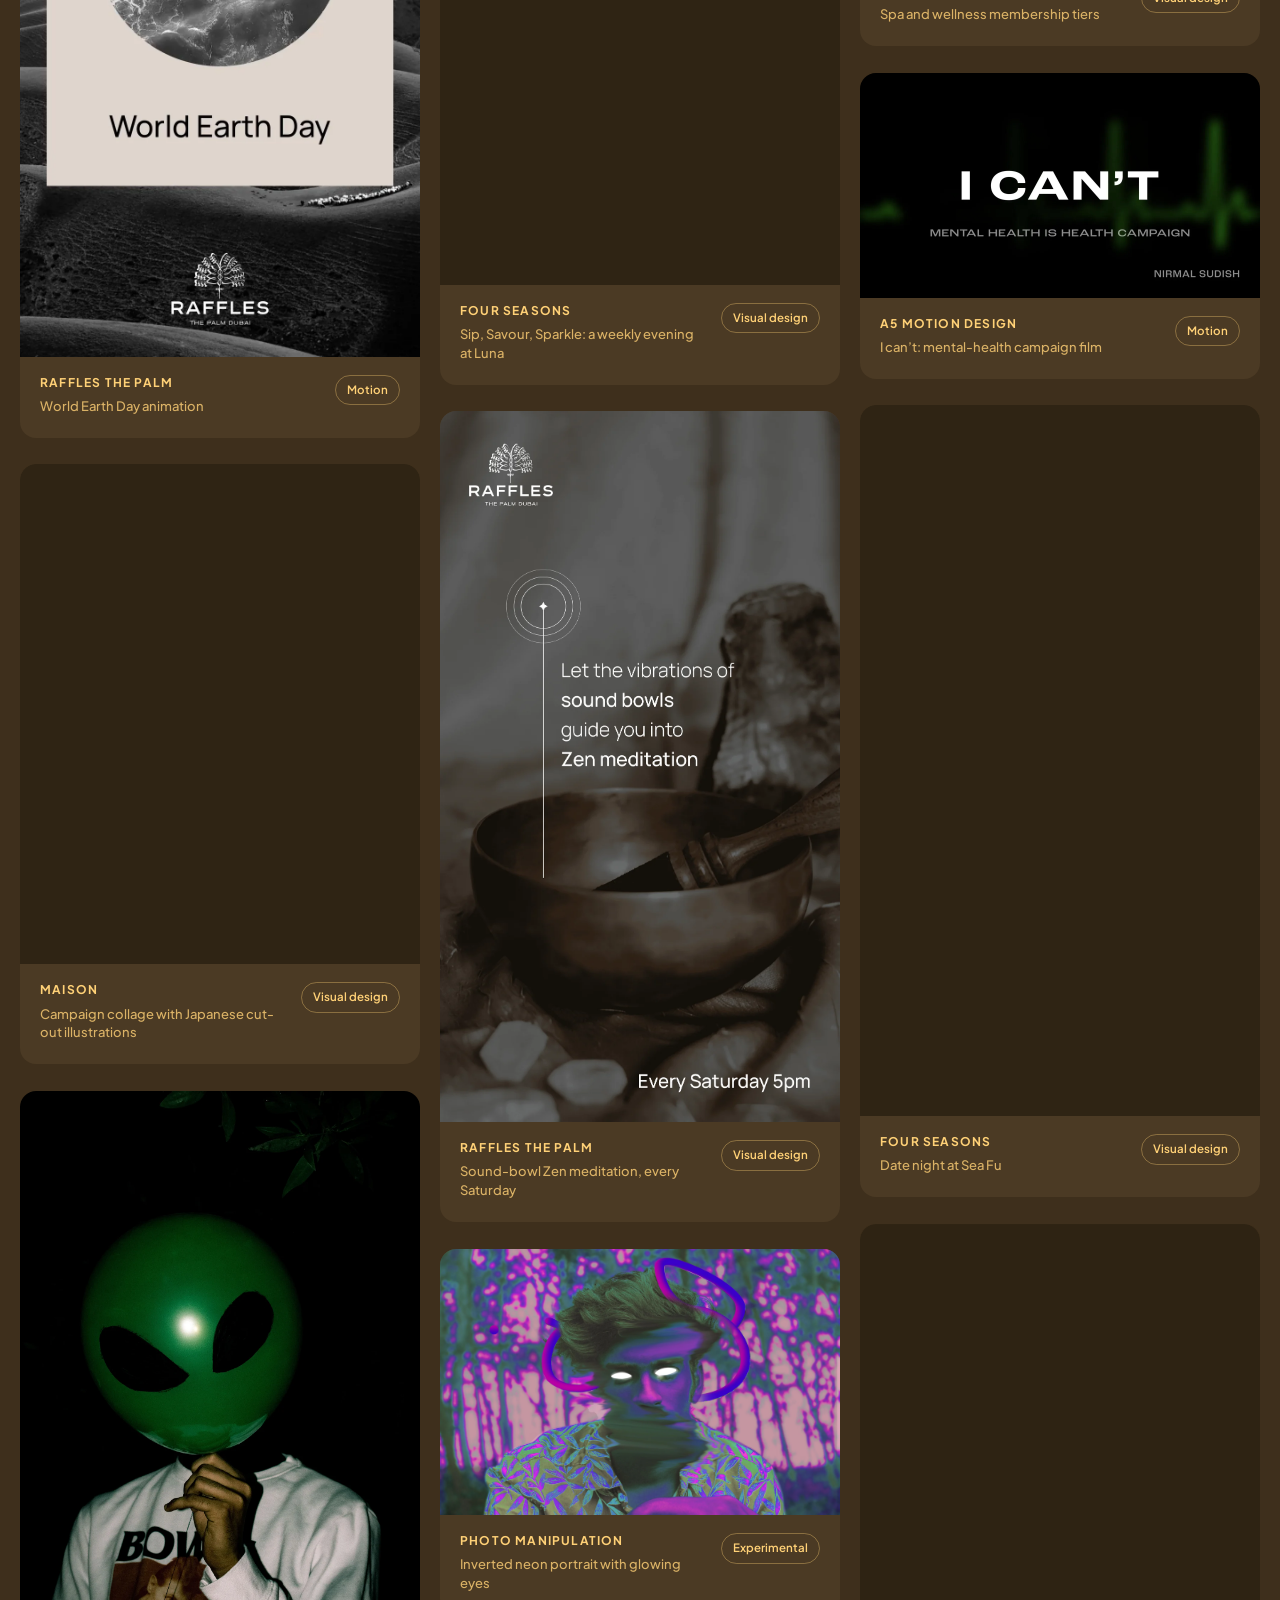
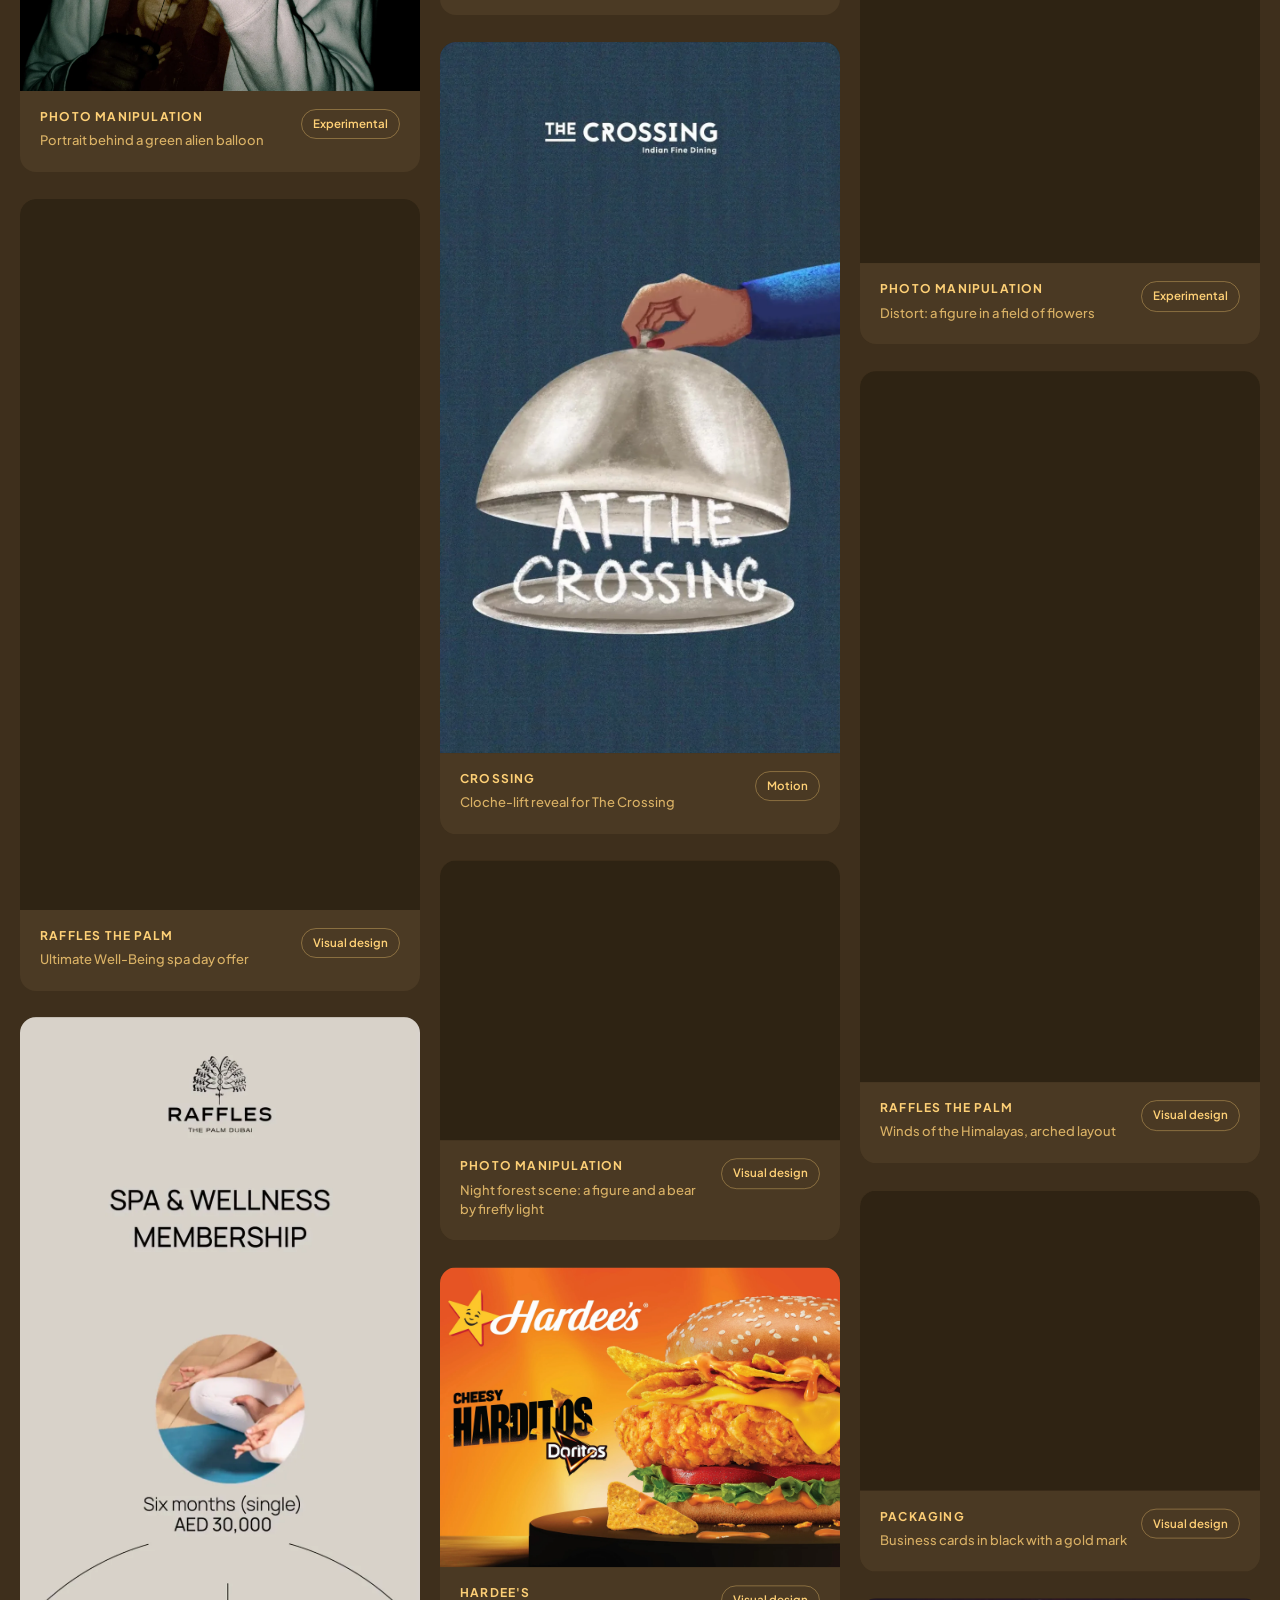
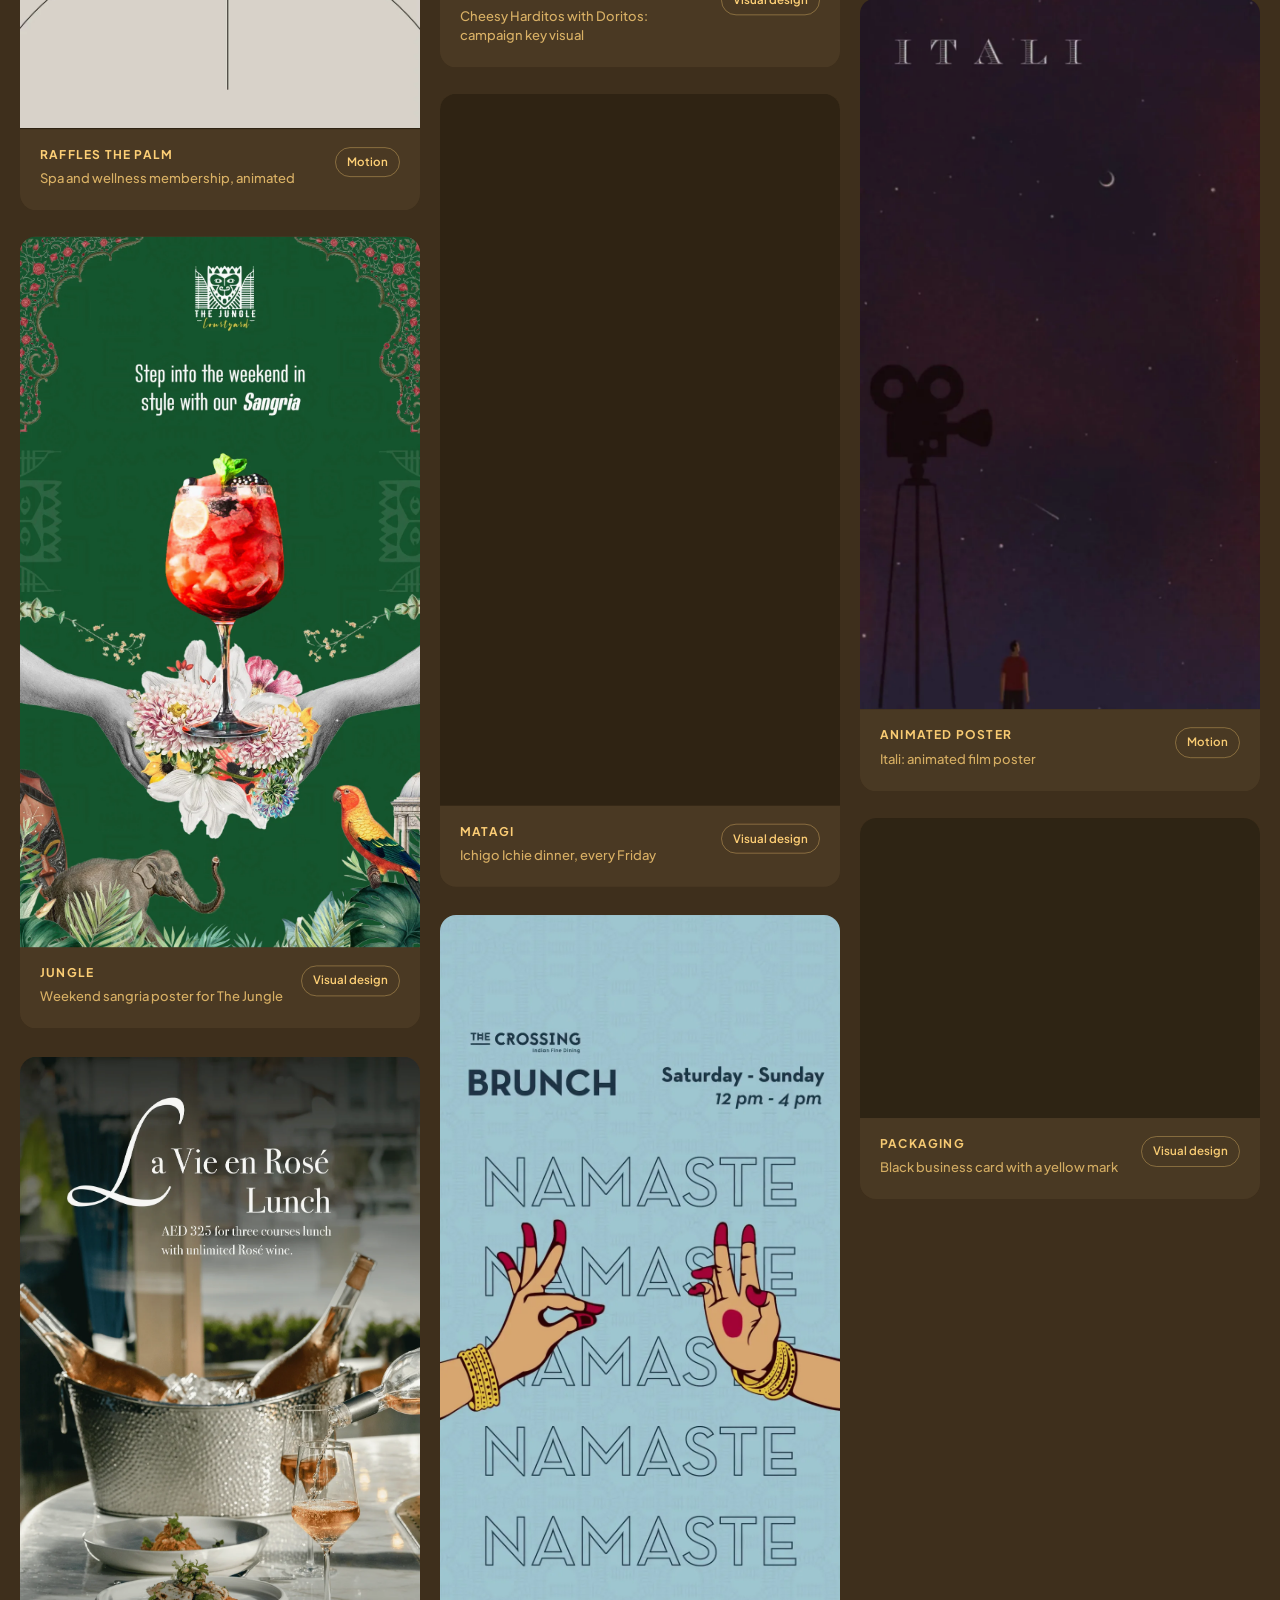
==== commit 06f86d88: "Responsive pass, project colours, gallery rows, works scrolling - Works: heading fits short laptop s" ====
--- a/grid.html
+++ b/grid.html
@@ -10,7 +10,7 @@
   <link rel="preconnect" href="https://fonts.gstatic.com" crossorigin>
   <link href="https://fonts.googleapis.com/css2?family=Anton&family=Bebas+Neue&family=Caveat:wght@500;600;700&family=Ruthie&family=Allura&family=Space+Mono&family=Oswald:wght@700&family=Plus+Jakarta+Sans:wght@300;400;500;600;700;800&family=Space+Grotesk:wght@400;500;600;700&display=swap" rel="stylesheet">
   <link rel="stylesheet" href="style.css?v=2026102114051">
-  <link rel="stylesheet" href="grid.css?v=202610222100">
+  <link rel="stylesheet" href="grid.css?v=202610222300">
 
   <!-- ==========================================================================
        LOGO NAVIGATION MORPH
@@ -591,6 +591,6 @@
 
   <script src="vendor/gsap.min.js"></script>
   <script>const GRID_LIBRARY = {"visual": [{"src": "assets/library/visual/fourseasonimg1.webp", "kind": "image", "w": 1125, "h": 2000, "label": "Four Seasons", "desc": "Ladies Night poster, every Wednesday"}, {"src": "assets/library/visual/rafflesimg5.webp", "kind": "image", "w": 1125, "h": 2000, "label": "Raffles The Palm", "desc": "Winds of the Himalayas: an Ayurvedic massage offer"}, {"src": "assets/library/visual/social_media2.webp", "kind": "image", "w": 2000, "h": 1333, "label": "Social media", "desc": "Game-day social posts, on an Instagram mock-up"}, {"src": "assets/library/visual/maison2.webp", "kind": "image", "w": 1414, "h": 2000, "label": "Maison", "desc": "Maison Matcha lands at Yamanote: four new matcha drinks"}, {"src": "assets/library/visual/bluevelvetimg1.webp", "kind": "image", "w": 1125, "h": 2000, "label": "Blue Velvet", "desc": "Embrace your confident smile: skincare campaign visual"}, {"src": "assets/library/visual/streeteryimg2.webp", "kind": "image", "w": 1080, "h": 1920, "label": "Streetery", "desc": "Business lunch menu, with a hand-drawn street scene"}, {"src": "assets/library/visual/hardeesimg1.webp", "kind": "image", "w": 1000, "h": 2000, "label": "Hardee's", "desc": "Blazing Wraptor launch poster, Arabic edition"}, {"src": "assets/library/visual/fourseasonimg8.webp", "kind": "image", "w": 1125, "h": 2000, "label": "Four Seasons", "desc": "Iftar at Mina Brasserie for Ramadan"}, {"src": "assets/library/visual/tomoimg1.webp", "kind": "image", "w": 1080, "h": 1920, "label": "Tomo", "desc": "Dubai Restaurant Week announcement"}, {"src": "assets/library/visual/maison1.webp", "kind": "image", "w": 1080, "h": 1350, "label": "Maison", "desc": "Campaign collage with Japanese cut-out illustrations"}, {"src": "assets/library/visual/rafflesimg1.webp", "kind": "image", "w": 1125, "h": 2000, "label": "Raffles The Palm", "desc": "Ultimate Well-Being spa day offer"}, {"src": "assets/library/visual/jungleimg1.webp", "kind": "image", "w": 1080, "h": 1920, "label": "Jungle", "desc": "Weekend sangria poster for The Jungle"}, {"src": "assets/library/visual/fourseasonimg3.webp", "kind": "image", "w": 1125, "h": 2000, "label": "Four Seasons", "desc": "La Vie en Rosé lunch at Mina Brasserie, Friday to Sunday"}, {"src": "assets/library/visual/maison4.webp", "kind": "image", "w": 1500, "h": 2000, "label": "Maison", "desc": "Café lifestyle poster with an illustrated overlay"}, {"src": "assets/library/visual/studentinv1.webp", "kind": "image", "w": 1414, "h": 2000, "label": "Student invitation", "desc": "Student Inventor Series winners announcement"}, {"src": "assets/library/visual/rafflesimg9.webp", "kind": "image", "w": 1080, "h": 1920, "label": "Raffles The Palm", "desc": "Evening brunch with jazz at Sola, every Saturday"}, {"src": "assets/library/visual/fourseasonimg10.webp", "kind": "image", "w": 1080, "h": 1920, "label": "Four Seasons", "desc": "Ladies Night at Mercury Rooftop, every Tuesday"}, {"src": "assets/library/visual/rafflesimg2.webp", "kind": "image", "w": 1125, "h": 2000, "label": "Raffles The Palm", "desc": "Evening brunch with jazz at Sola, trumpet illustration"}, {"src": "assets/library/visual/maison3.webp", "kind": "image", "w": 1125, "h": 2000, "label": "Maison", "desc": "Brand introduction poster for Marsa Boulevard"}, {"src": "assets/library/visual/tomoimg3.webp", "kind": "image", "w": 1080, "h": 1920, "label": "Tomo", "desc": "Business lunch, Monday to Friday"}, {"src": "assets/library/visual/ivanaaro--album-art-light.webp", "kind": "image", "w": 2000, "h": 1500, "label": "Ivan Aaro, album art", "desc": "Album cover and vinyl mock-up for Ivan Aaro"}, {"src": "assets/library/visual/fourseasonimg5.webp", "kind": "image", "w": 1125, "h": 2000, "label": "Four Seasons", "desc": "Sip, Savour, Sparkle: a weekly evening at Luna"}, {"src": "assets/library/visual/rafflesimg6.webp", "kind": "image", "w": 1125, "h": 2000, "label": "Raffles The Palm", "desc": "Sound-bowl Zen meditation, every Saturday"}, {"src": "assets/library/visual/manipulation-work.webp", "kind": "image", "w": 2000, "h": 1400, "label": "Photo manipulation", "desc": "Night forest scene: a figure and a bear by firefly light"}, {"src": "assets/library/visual/hardeesimg2.webp", "kind": "image", "w": 2000, "h": 1500, "label": "Hardee's", "desc": "Cheesy Harditos with Doritos: campaign key visual"}, {"src": "assets/library/visual/matagiimg1.webp", "kind": "image", "w": 1125, "h": 2000, "label": "Matagi", "desc": "Ichigo Ichie dinner, every Friday"}, {"src": "assets/library/visual/rafflesimg10.webp", "kind": "image", "w": 1080, "h": 1920, "label": "Raffles The Palm", "desc": "Happy hour by the pool and beach at Piatti"}, {"src": "assets/library/visual/fourseasonimg2.webp", "kind": "image", "w": 1125, "h": 2000, "label": "Four Seasons", "desc": "Aperitivo hour at Luna, Monday to Friday"}, {"src": "assets/library/visual/rafflesimg4.webp", "kind": "image", "w": 1125, "h": 2000, "label": "Raffles The Palm", "desc": "Raffles Wellness Day couples’ retreat, March 2024"}, {"src": "assets/library/visual/jungleimg2.webp", "kind": "image", "w": 1080, "h": 1920, "label": "Jungle", "desc": "Eat this! No limits to taste: taco poster"}, {"src": "assets/library/visual/tomoimg2.webp", "kind": "image", "w": 1125, "h": 2000, "label": "Tomo", "desc": "Shikisai lunch, every Saturday"}, {"src": "assets/library/visual/rafflesimg7.webp", "kind": "image", "w": 1125, "h": 2000, "label": "Raffles The Palm", "desc": "Jazz O’Clock, daily at Sola"}, {"src": "assets/library/visual/streeteryimg3.webp", "kind": "image", "w": 1125, "h": 2000, "label": "Streetery", "desc": "From the streets of Asia to your doorstep: delivery launch"}, {"src": "assets/library/visual/fourseasonimg6.webp", "kind": "image", "w": 1125, "h": 2000, "label": "Four Seasons", "desc": "Ladies Night at Mercury Rooftop, hand-lettered title"}, {"src": "assets/library/visual/rafflesimg3.webp", "kind": "image", "w": 1125, "h": 2000, "label": "Raffles The Palm", "desc": "Spa and wellness membership tiers"}, {"src": "assets/library/visual/fourseasonimg4.webp", "kind": "image", "w": 1125, "h": 2000, "label": "Four Seasons", "desc": "Date night at Sea Fu"}, {"src": "assets/library/visual/rafflesimg8.webp", "kind": "image", "w": 1125, "h": 2000, "label": "Raffles The Palm", "desc": "Winds of the Himalayas, arched layout"}, {"src": "assets/library/visual/packaging1.webp", "kind": "image", "w": 2000, "h": 1500, "label": "Packaging", "desc": "Business cards in black with a gold mark"}, {"src": "assets/library/visual/packaging2.webp", "kind": "image", "w": 2000, "h": 1500, "label": "Packaging", "desc": "Black business card with a yellow mark"}], "3d": [{"src": "assets/library/3d/3d-1.webp", "kind": "image", "w": 2000, "h": 1116, "label": "3D render", "desc": "Breakfast table scene, rendered in 3D"}, {"src": "assets/library/3d/3d-2.webp", "kind": "image", "w": 1800, "h": 1800, "label": "3D render", "desc": "Astronaut reaching for a butterfly, with Japanese type"}, {"src": "assets/library/3d/3d-3.webp", "kind": "image", "w": 1600, "h": 2000, "label": "3D render", "desc": "We are the universe: abstract geometry poster"}], "experimental": [{"src": "assets/library/experimental/photomanip1.webp", "kind": "image", "w": 2000, "h": 1600, "label": "Photo manipulation", "desc": "Portrait with a neon halo"}, {"src": "assets/library/experimental/photomanip2.webp", "kind": "image", "w": 1333, "h": 2000, "label": "Photo manipulation", "desc": "Portrait behind a green alien balloon"}, {"src": "assets/library/experimental/photomanip3.webp", "kind": "image", "w": 2000, "h": 1333, "label": "Photo manipulation", "desc": "Alien-headed figure in a shopping trolley at night"}, {"src": "assets/library/experimental/photomanip4.webp", "kind": "image", "w": 2000, "h": 1333, "label": "Photo manipulation", "desc": "Inverted neon portrait with glowing eyes"}, {"src": "assets/library/experimental/photomanip6.webp", "kind": "image", "w": 1773, "h": 2000, "label": "Photo manipulation", "desc": "Psychedelic cosmic collage portrait"}, {"src": "assets/library/experimental/photomanip7.webp", "kind": "image", "w": 1251, "h": 2000, "label": "Photo manipulation", "desc": "Distort: a figure in a field of flowers"}], "motion": [{"src": "assets/library/motion/spaces1.mp4", "kind": "video", "w": 900, "h": 1600, "poster": "assets/library/motion/spaces1_thumb.webp", "label": "Spaces", "desc": "Café menu reel for Spaces"}, {"src": "assets/library/motion/spaces2.mp4", "kind": "video", "w": 900, "h": 1600, "poster": "assets/library/motion/spaces2_thumb.webp", "label": "Spaces", "desc": "Open sandwich reel for Spaces"}, {"src": "assets/library/motion/raffles4.mp4", "kind": "video", "w": 900, "h": 1600, "poster": "assets/library/motion/raffles4_thumb.webp", "label": "Raffles The Palm", "desc": "Southern Italian brunch at Piatti, animated poster"}, {"src": "assets/library/motion/raffles5.mp4", "kind": "video", "w": 900, "h": 1600, "poster": "assets/library/motion/raffles5_thumb.webp", "label": "Raffles The Palm", "desc": "World Earth Day animation"}, {"src": "assets/library/motion/raffles6.mp4", "kind": "video", "w": 900, "h": 1600, "poster": "assets/library/motion/raffles6_thumb.webp", "label": "Raffles The Palm", "desc": "Spa and wellness membership, animated"}, {"src": "assets/library/motion/raffles7.mp4", "kind": "video", "w": 900, "h": 1600, "poster": "assets/library/motion/raffles7_thumb.webp", "label": "Raffles The Palm", "desc": "World Meditation Day animation"}, {"src": "assets/library/motion/hardees1.mp4", "kind": "video", "w": 900, "h": 1600, "poster": "assets/library/motion/hardees1_thumb.webp", "label": "Hardee's", "desc": "Blazing Wraptor launch reel"}, {"src": "assets/library/motion/hardees2.mp4", "kind": "video", "w": 900, "h": 1600, "poster": "assets/library/motion/hardees2_thumb.webp", "label": "Hardee's", "desc": "Blazing Wraptor boxes reel"}, {"src": "assets/library/motion/crossing1.mp4", "kind": "video", "w": 900, "h": 1600, "poster": "assets/library/motion/crossing1_thumb.webp", "label": "Crossing", "desc": "Happy hour at The Crossing"}, {"src": "assets/library/motion/crossing2.mp4", "kind": "video", "w": 900, "h": 1600, "poster": "assets/library/motion/crossing2_thumb.webp", "label": "Crossing", "desc": "Cloche-lift reveal for The Crossing"}, {"src": "assets/library/motion/crossing3.mp4", "kind": "video", "w": 900, "h": 1600, "poster": "assets/library/motion/crossing3_thumb.webp", "label": "Crossing", "desc": "Namaste brunch at The Crossing, weekends"}, {"src": "assets/library/motion/fourseason2.mp4", "kind": "video", "w": 900, "h": 1600, "poster": "assets/library/motion/fourseason2_thumb.webp", "label": "Four Seasons", "desc": "Champagne pour for Penrose"}, {"src": "assets/library/motion/fourseason3.mp4", "kind": "video", "w": 900, "h": 1600, "poster": "assets/library/motion/fourseason3_thumb.webp", "label": "Four Seasons", "desc": "Weekend at Mercury Rooftop reel"}, {"src": "assets/library/motion/motiondesignvid_2.mp4", "kind": "video", "w": 1080, "h": 720, "poster": "assets/library/motion/motiondesignvid_2_thumb.webp", "label": "Motion design", "desc": "Abstract mask motion study"}, {"src": "assets/library/motion/a5_motiondesign_nirmalsudish.mp4", "kind": "video", "w": 1600, "h": 900, "poster": "assets/library/motion/a5_motiondesign_nirmalsudish_thumb.webp", "label": "A5 motion design", "desc": "I can’t: mental-health campaign film"}, {"src": "assets/library/motion/animatedposter_nirmalsudish.mp4", "kind": "video", "w": 900, "h": 1600, "poster": "assets/library/motion/animatedposter_nirmalsudish_thumb.webp", "label": "Animated poster", "desc": "Itali: animated film poster"}]};</script>
-  <script src="grid.js?v=202610221805"></script>
+  <script src="grid.js?v=202610222310"></script>
 </body>
 </html>
--- a/style.css
+++ b/style.css
@@ -183,9 +183,9 @@
   /* Small caps rows. Reference cap-heights 0.98% and 0.90% of hero height;
      Plus Jakarta Sans renders caps at 0.775em. */
   --eyebrow-size: 1.2987vh;
-  --eyebrow-size: 1.2987cqh;
+  --eyebrow-size: max(10.5px, 1.2987cqh);   /* never under a readable size */
   --meta-size: 1.1633vh;
-  --meta-size: 1.1633cqh;
+  --meta-size: max(10px, 1.1633cqh);
 }
 
 /* --------------------------------------------------------------------------
@@ -280,7 +280,7 @@
    grid at all. */
 .hero-logo-wrap {
   position: absolute;
-  top: 2.237%;
+  top: var(--hx-logo, 2.237%);
   left: 1.251%;
   z-index: 20;
   width: 3.013%;
@@ -317,7 +317,7 @@
 .hero-eyebrow {
   position: absolute;
   left: 6.033%;            /* ink 6.083% less the 0.075em left bearing */
-  top: 12.780%;            /* cap-top 12.864% less the 0.15em ink offset */
+  top: var(--hx-eb, 12.780%);            /* cap-top 12.864% less the 0.15em ink offset */
   z-index: 20;
   display: flex;
   flex-direction: column;
@@ -347,8 +347,9 @@
   opacity: 0.9;
 }
 
-.hero-rule-top    { top: 23.154%; }
-.hero-rule-bottom { top: 80.537%; }
+/* var(): main.js re-places these only where a short or very wide window needs it */
+.hero-rule-top    { top: var(--hx-r1, 23.154%); }
+.hero-rule-bottom { top: var(--hx-r2, 80.537%); }
 
 /* --------------------------------------------------------------------------
    5. Script signature
@@ -401,7 +402,7 @@
 .hero-headline {
   position: absolute;
   left: 5.467%;            /* ink 5.742% less the 0.0175em left bearing */
-  top: 29.754%;
+  top: var(--hx-name, 29.754%);
   z-index: 10;
   margin: 0;
   margin-top: -0.0725em;   /* lands the cap-top, not the line box, on 29.754% */
@@ -440,7 +441,7 @@
 .hero-meta {
   position: absolute;
   left: 6.039%;
-  top: 84.720%;
+  top: var(--hx-meta, 84.720%);
   z-index: 20;
   display: flex;
   flex-direction: column;
@@ -1087,7 +1088,7 @@
      (which runs 3.46x the font size). The column is ~39vw - 118px, so the
      largest size it can hold is (39vw - 118px) / 3.46 — hence the middle term.
      Above ~1500px the 153.6px cap wins and the two headings match exactly. */
-  font-size: clamp(56px, calc(11.2vw - 34px), 153.6px);
+  font-size: var(--ws-hl, clamp(56px, calc(11.2vw - 34px), 153.6px));
   font-weight: 500;
   line-height: 1.1;
   text-transform: uppercase;
@@ -1316,7 +1317,7 @@
   .ws { padding: 70px 80px; gap: 80px; }
 }
 
-@media (max-width: 900px) {
+@media (max-width: 1024px) {
   .ws-inner { grid-template-columns: 1fr; gap: 2rem; }
   .ws-headline { font-size: 122.88px; line-height: 1.1; }
   .ws-panel { gap: 26px; }
@@ -1495,7 +1496,7 @@
   --pj-ground: #FFD177;
   --pj-tint: #FFC451;
   --pj-rule: rgba(62, 47, 28, 0.22);
-  --pj-muted: rgba(62, 47, 28, 0.58);
+  --pj-muted: rgba(62, 47, 28, 0.75);   /* main.js sets all five per project */
   --pj-gut: clamp(24px, 6.2vw, 120px);
   --pj-display: "Anton", sans-serif;
   --pj-sans: "Plus Jakarta Sans", sans-serif;
@@ -1652,7 +1653,7 @@
   text-transform: uppercase;
 }
 
-.pj-num { color: rgba(62, 47, 28, 0.38); }
+.pj-num { color: var(--pj-muted); }
 
 /* --- image blocks --------------------------------------------------------- */
 
@@ -1740,7 +1741,7 @@
   content: "";
   position: absolute;
   inset: 0;
-  background: rgba(62, 47, 28, 0.12);
+  background: rgba(0, 0, 0, 0.12);
   opacity: 0;
   transition: opacity 0.3s ease;
 }
@@ -1762,8 +1763,8 @@
   height: 52px;
   border: none;
   border-radius: 50%;
-  background: #3e2f1c;
-  color: #FFD177;
+  background: var(--pj-ink, #3e2f1c);
+  color: var(--pj-ground, #FFD177);
   font-size: 25px;
   line-height: 1;
   display: flex;
@@ -1954,7 +1955,7 @@
 .ws-gallery .ws-arrow { opacity: 1; pointer-events: auto; z-index: 2; }
 .ws-gallery .ws-arrow:disabled { opacity: 0.25; pointer-events: none; }
 
-@media (max-width: 900px) {
+@media (max-width: 1024px) {
   .ws-cats-lib { margin-top: -16px; }
   .ws-gtrack { gap: 8px; }
   .ws-gitem { border-radius: 12px; }
@@ -2072,10 +2073,10 @@
   .rep-head { font-size: min(122.88px, 20vh); line-height: 0.9; }
   .rep-head .rv-word { padding-bottom: 0.07em; }
 }
-@media (min-width: 572px) and (max-width: 900px) {
+@media (min-width: 572px) and (max-width: 1024px) {
   .ws-headline { font-size: min(122.88px, 17vh); line-height: 1.1; }
 }
-@media (max-width: 900px) and (max-height: 600px) {
+@media (max-width: 1024px) and (max-height: 600px) {
   .ws-stage { width: min(100%, calc((100svh - 48px) * 1.5)); margin-inline: auto; }
 }
 
@@ -2138,21 +2139,8 @@
   .pj-duo { grid-template-columns: 1fr; }
 }
 
-/* Phones on their side: every picture fits the screen height and shows
-   whole, centred, rather than running two or three screens tall. */
+/* Phones on their side: the next-up picture fits the screen too. */
 @media (orientation: landscape) and (max-height: 600px) {
-  .pj-figure.is-bleed { padding: 0 var(--pj-gut); }
-  .pj-figure img, .pj-figure video,
-  .pj-figure.is-bleed img, .pj-figure.is-bleed video,
-  .pj-figure.is-portrait img, .pj-figure.is-portrait video {
-    width: auto;
-    max-width: 100%;
-    max-height: 88vh;
-    max-height: 88svh;
-    margin-inline: auto;
-    border-radius: 16px;
-  }
-  .pj-duo { align-items: center; }
   .pj-next-shot { height: 72svh; }
 }
 
@@ -2172,13 +2160,122 @@
 /* Case-study pictures open full screen in the viewer. */
 .pj-hero, .pj-figure img, .pj-figure video { cursor: zoom-in; }
 
-/* Phones on their side keep the desktop hero, where the small rows scale
-   with its height and would drop to 6-7px. Held at a readable floor. */
-@media (orientation: landscape) and (max-height: 600px) {
-  .hero-canvas {
-    --eyebrow-size: max(10.5px, 1.2987cqh);
-    --meta-size: max(10px, 1.1633cqh);
+
+
+
+/* ==========================================================================
+   FIT TO EVERY SCREEN
+   Same layouts as above; these only keep each part inside the window it is
+   shown in, at the sizes where it used to spill.
+   ========================================================================== */
+
+/* --- Works, two columns on a short screen -------------------------------- */
+/* main.js sizes the heading to the height left over; the pills and the gaps
+   tighten a little first, so the heading gives up as little as possible. */
+@media (min-width: 1025px) and (max-height: 820px) {
+  .ws-panel { gap: 24px; }
+  .ws-cats-lib { margin-top: -20px; }
+  .ws-pill { padding: 9px 18px; }
+}
+
+/* --- Works, small tablets and phones on their side ------------------------ */
+/* the pill rows swipe sideways, as on phones, instead of wrapping */
+@media (min-width: 572px) and (max-width: 767px) {
+  .ws-cats {
+    align-self: stretch;
+    flex-wrap: nowrap;
+    overflow-x: auto;
+    margin-inline: -80px;
+    padding: 2px 80px;
+    scrollbar-width: none;
+    -webkit-overflow-scrolling: touch;
   }
-  /* the taller eyebrow pushes its rule down, so the two keep their gap */
-  .hero-rule-top { top: max(23.154%, calc(12.78% + 4.79 * var(--eyebrow-size) + 14px)); }
-}
+  .ws-cats::-webkit-scrollbar { display: none; }
+  .ws-pill { flex: 0 0 auto; }
+  .ws-inner { grid-template-columns: minmax(0, 1fr); }
+  .ws-panel { min-width: 0; }
+}
+
+/* --- Hero on a short landscape screen -------------------------------------- */
+/* Fills the screen rather than running past it; main.js re-places the rows
+   and fits the name to what is left. */
+@media (orientation: landscape) and (max-height: 559px) {
+  .hero-section { min-height: 300px; }
+}
+
+/* --- Contact on a short landscape screen ------------------------------------ */
+@media (orientation: landscape) and (max-height: 500px) {
+  .ws-morph-contact {
+    grid-template-columns: minmax(0, 1fr) minmax(0, 1fr);
+    align-content: center;
+    gap: 28px;
+    padding: 24px 88px 24px 40px;
+  }
+  .ws-morph-title { font-size: min(150px, 30vh); }
+  .ws-morph-details { gap: 14px; }
+  .ws-morph-mail { font-size: clamp(18px, 2.4vw, 26px); }
+  .ws-morph-close { top: 16px; right: 16px; width: 48px; height: 48px; }
+}
+
+/* --- Statement buttons on the narrowest phones ---------------------------- */
+@media (max-width: 571px) {
+  .rep-actions { grid-template-columns: repeat(2, minmax(0, 175.5px)); }
+  .rep-btn { width: 100%; padding: 0 12px; }
+}
+
+/* --- Case study pictures ---------------------------------------------------- */
+/* Each picture is as wide as its column allows but never taller than the
+   screen, so it is always seen whole. --r is its own width/height, set where
+   the gallery is built. An edge-to-edge picture that has to narrow to fit
+   picks up the rounded corners of the others (the clamp is 0 while it still
+   spans the screen, 16px once it doesn't). */
+.pj-figure img, .pj-figure video {
+  width: min(100%, calc(92vh * var(--r, 1.5)));
+  width: min(100%, calc(92svh * var(--r, 1.5)));
+  height: auto;
+  margin-inline: auto;
+}
+.pj-figure.is-bleed img, .pj-figure.is-bleed video {
+  border-radius: clamp(0px, calc((100vw - 92svh * var(--r, 1.5) - 20px) * 999), 16px);
+}
+.pj-duo { align-items: center; }
+.pj-duo img, .pj-duo video { justify-self: center; }
+
+/* --- Works filter pills ---------------------------------------------------- */
+/* Both rows live in one block. Beside the cards (two columns) the seven pills
+   flow together, so lines fill evenly instead of each row leaving a single
+   pill stranded on a line of its own; stacked (tablets, phones) the two rows
+   stay separate, as one-line rows or sideways swipes. One 10px gap throughout. */
+.ws-filters { display: flex; flex-direction: column; gap: 10px; align-self: stretch; min-width: 0; }
+.ws-filters .ws-cats-lib { margin-top: 0; }
+@media (min-width: 1025px) {
+  .ws-filters { flex-direction: row; flex-wrap: wrap; align-items: center; }
+  .ws-filters > .ws-cats { display: contents; }
+}
+/* the swipe rows carry 2px of padding each, so their gap is trimmed to match */
+@media (max-width: 767px) { .ws-filters { gap: 6px; } }
+
+/* --- Case study pairs -------------------------------------------------------- */
+/* A pair sits as one row: both pictures at the same height, one even gap,
+   together as wide as the column allows and never taller than the screen.
+   --sum is the row's width/height ratios added and --gaps its gap count,
+   both set in main.js. */
+.pj-duo {
+  display: flex;
+  justify-content: center;
+  align-items: flex-start;
+  gap: clamp(10px, 1.1vw, 16px);
+  container-type: inline-size;
+}
+.pj-duo img, .pj-duo video {
+  flex: none;
+  width: calc(var(--r, 1) * min(92vh, (100cqw - var(--gaps, 1) * clamp(10px, 1.1vw, 16px)) / var(--sum, 2)));
+  width: calc(var(--r, 1) * min(92svh, (100cqw - var(--gaps, 1) * clamp(10px, 1.1vw, 16px)) / var(--sum, 2)));
+  height: auto;
+  margin: 0;
+}
+/* phones: one above the other, each as wide as the column */
+@media (max-width: 571px) {
+  .pj-duo { flex-direction: column; align-items: center; }
+  .pj-duo img, .pj-duo video { width: min(100%, calc(92svh * var(--r, 1))); }
+}
--- a/grid.css
+++ b/grid.css
@@ -394,3 +394,4 @@
 @media (hover: none) and (pointer: coarse) {
   .grid-contact-mail { display: inline-block; padding: 8px 0; }
 }
+.grid-brands[hidden] { display: none; }
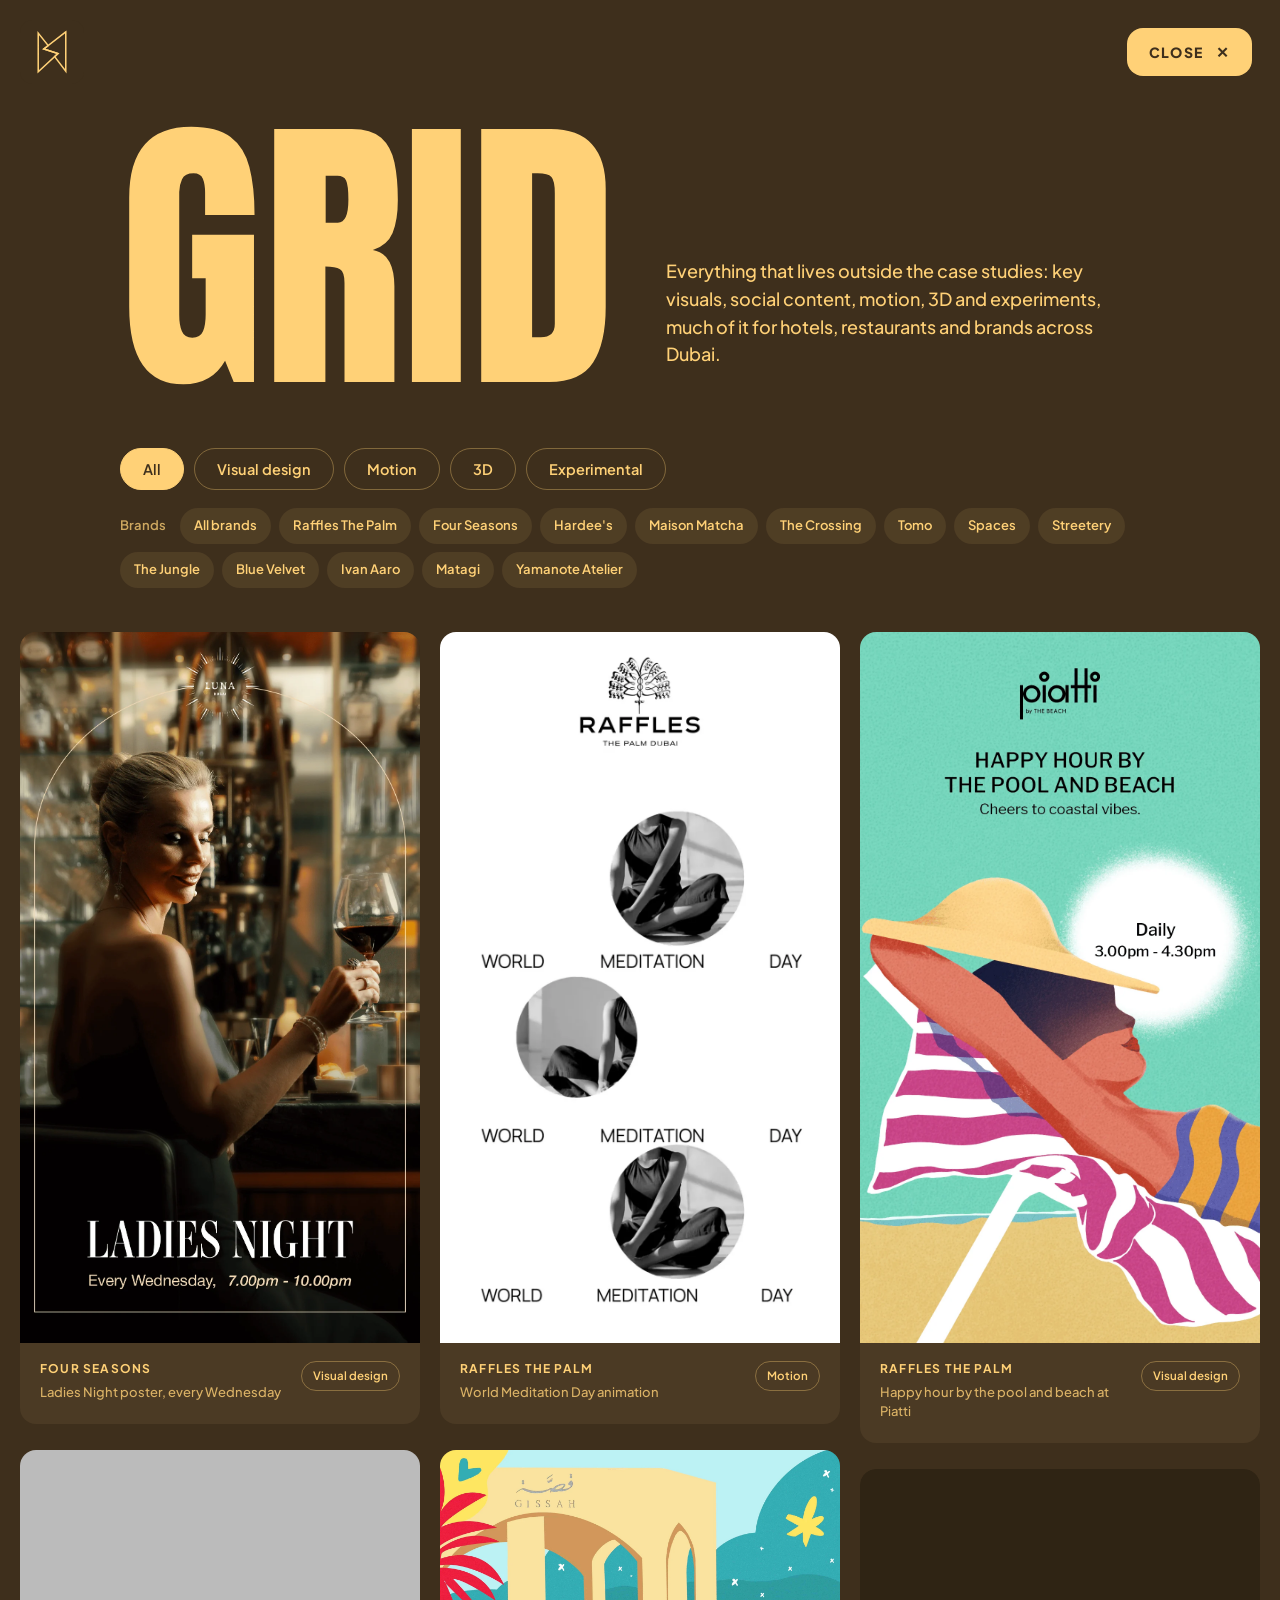
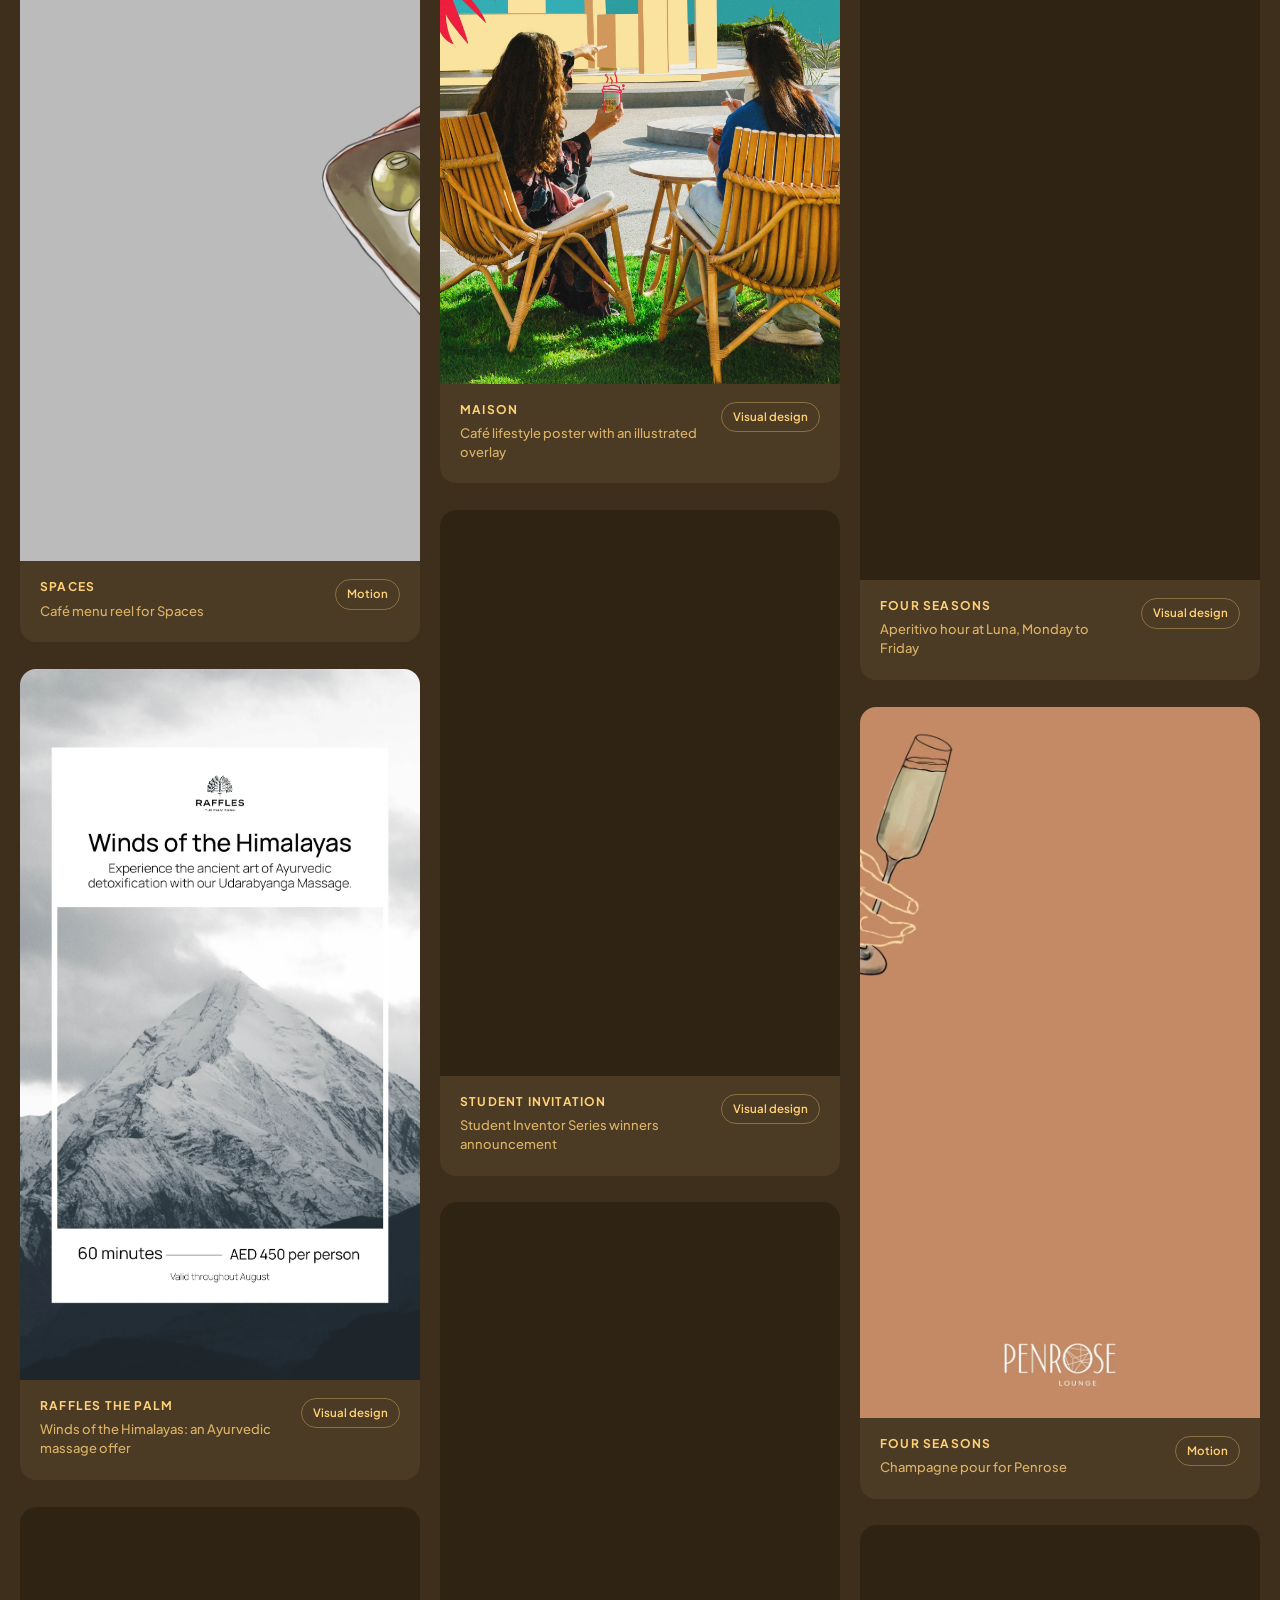
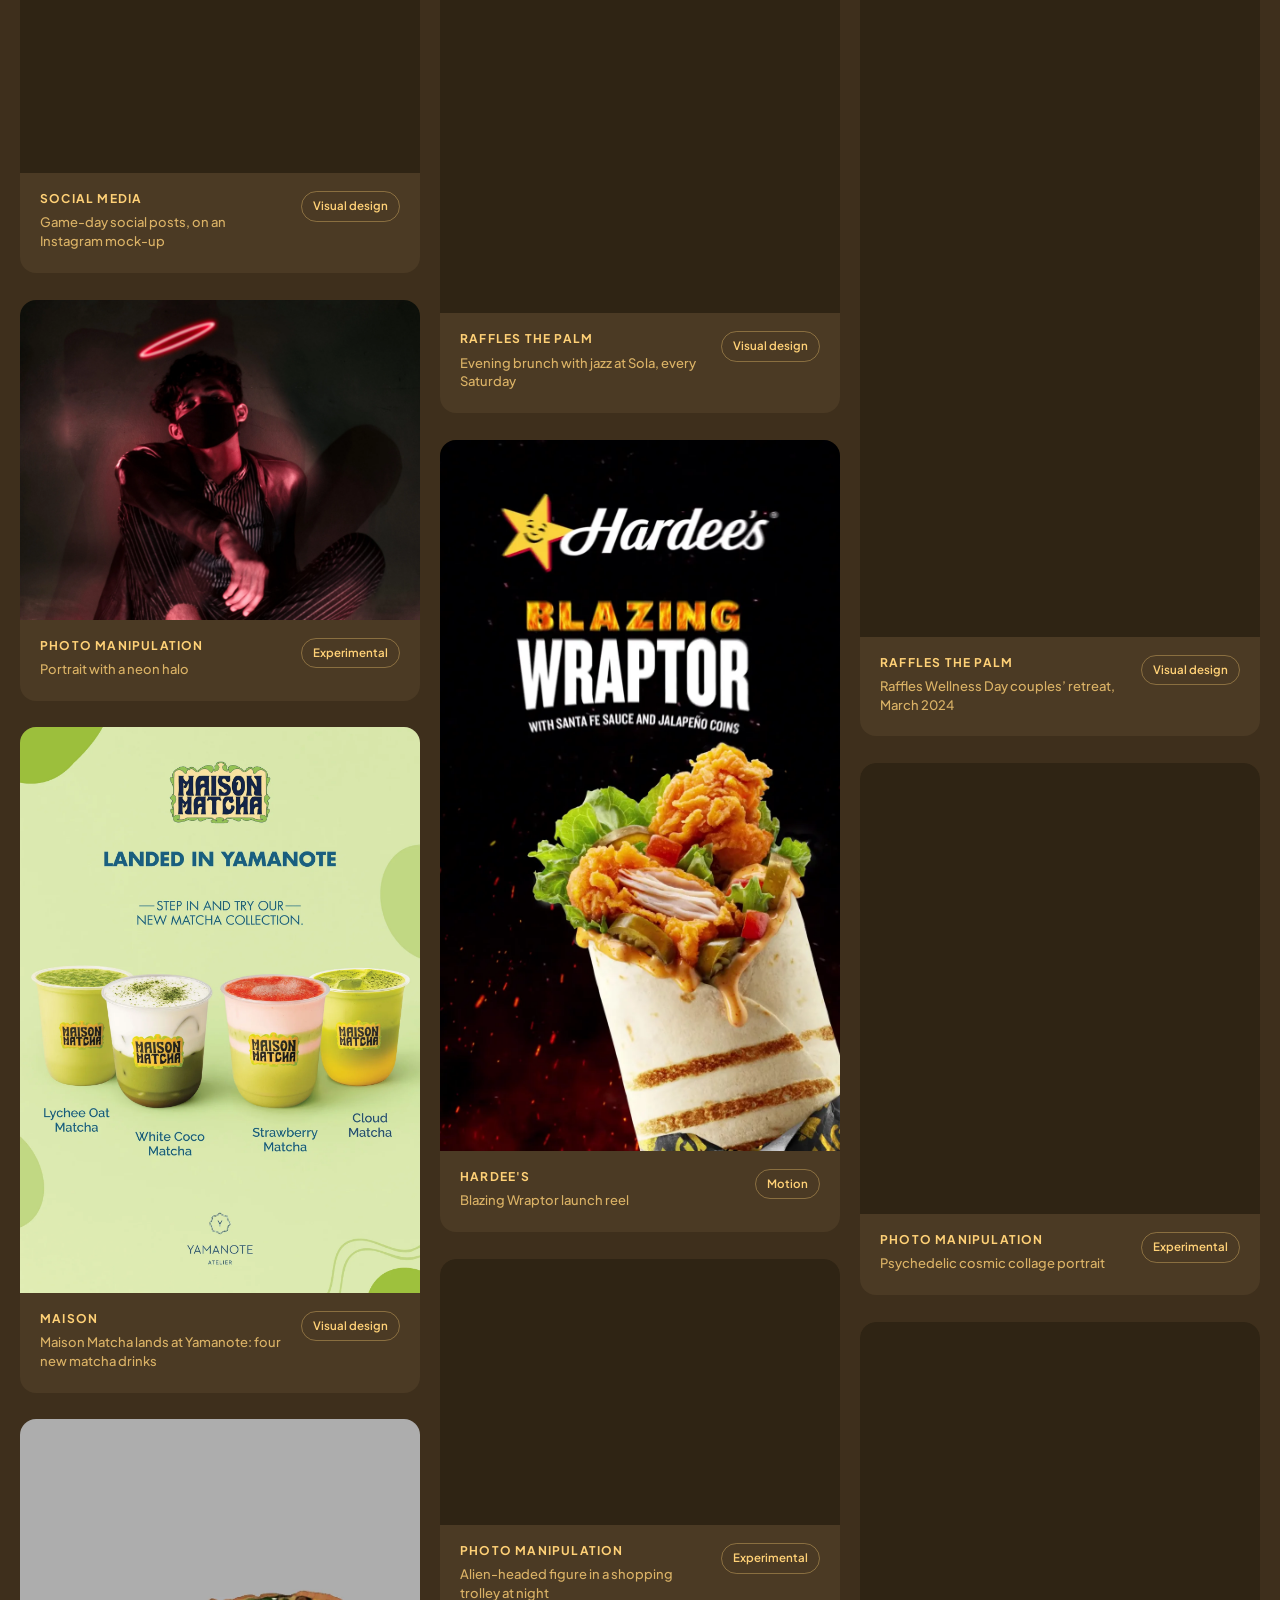
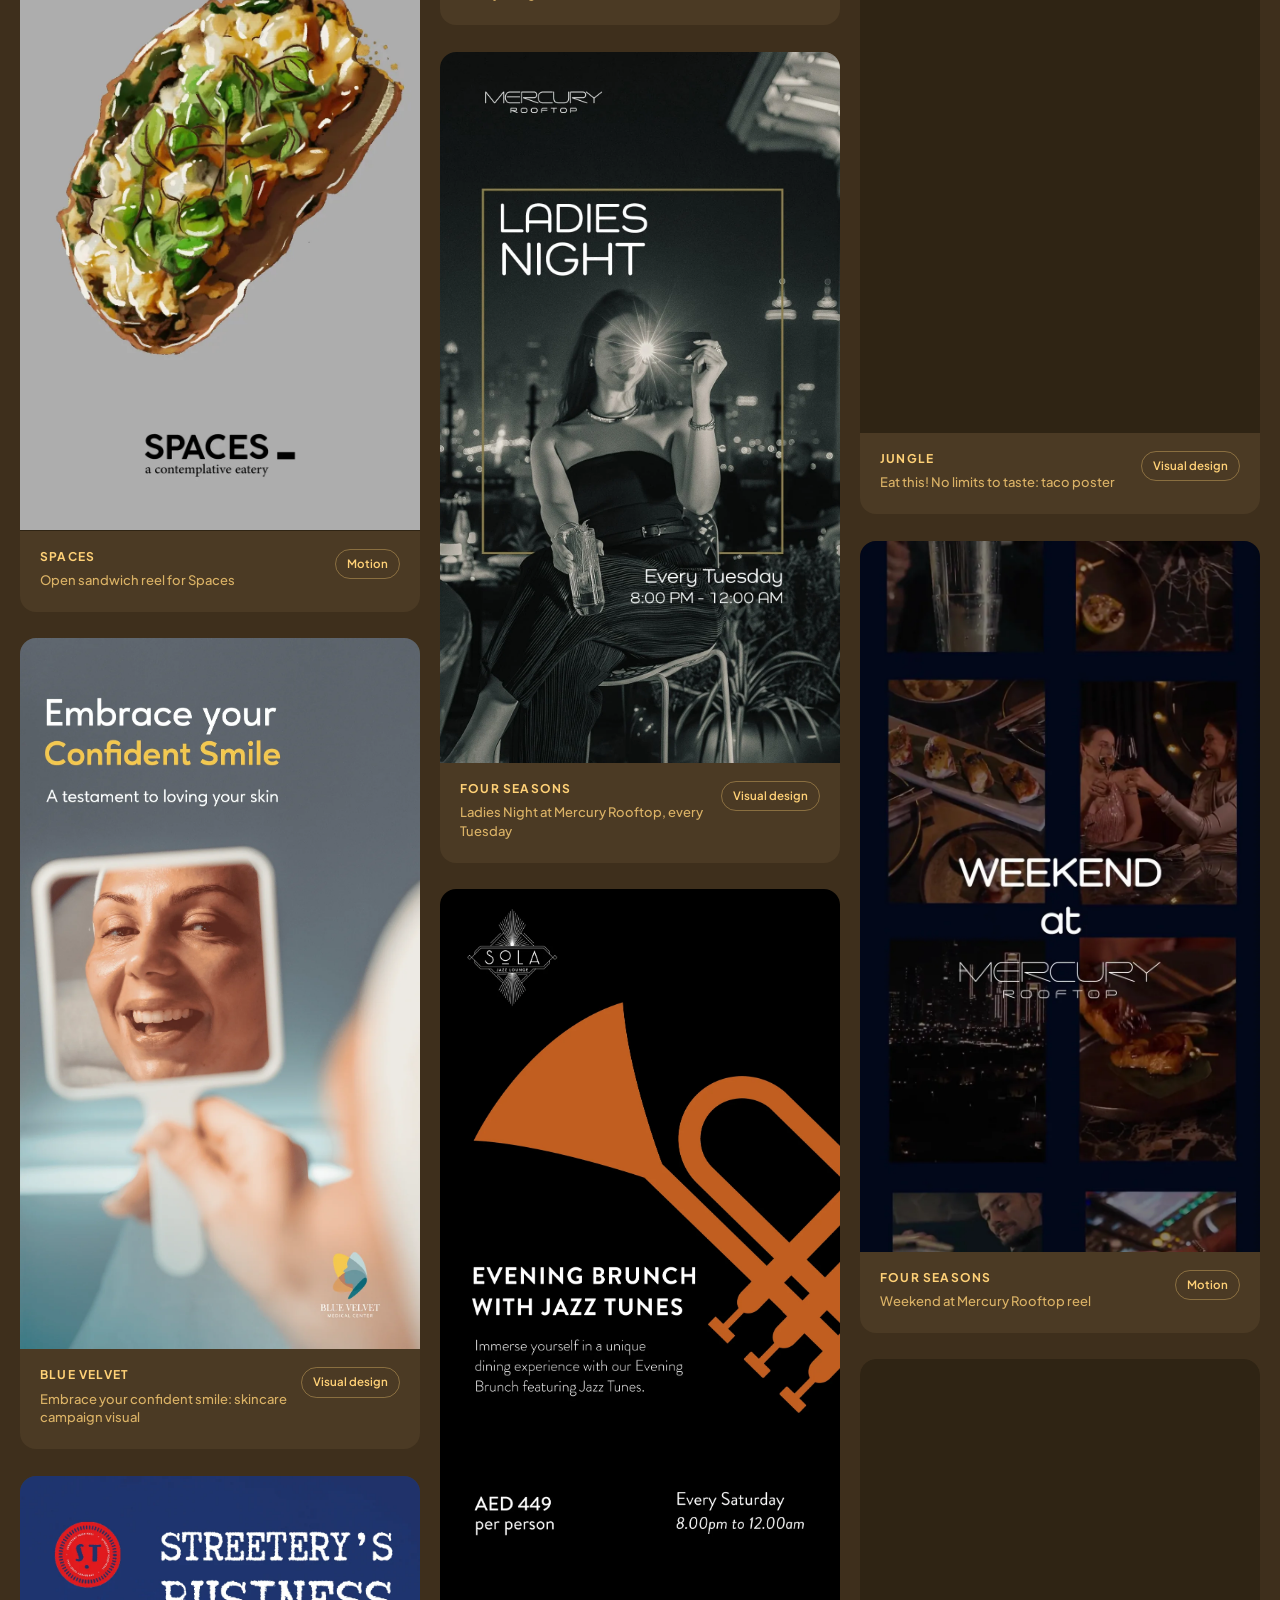
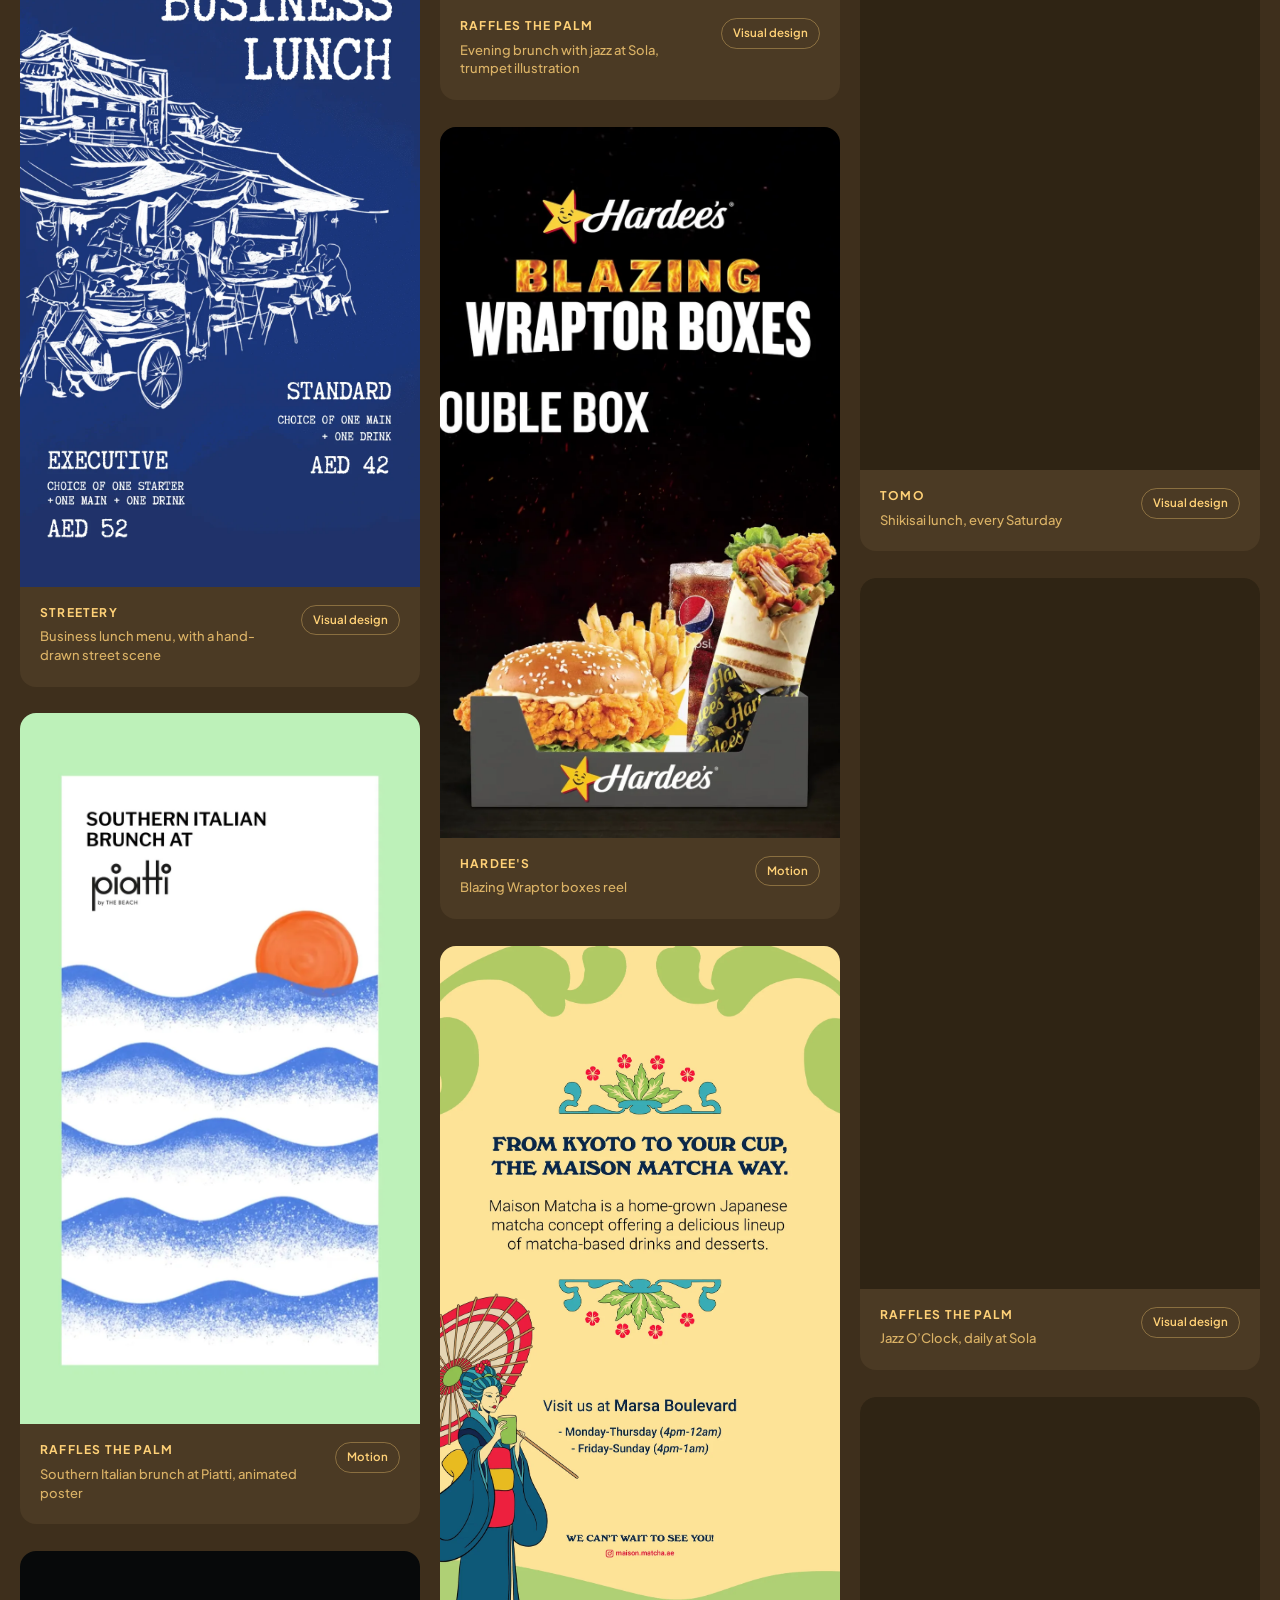
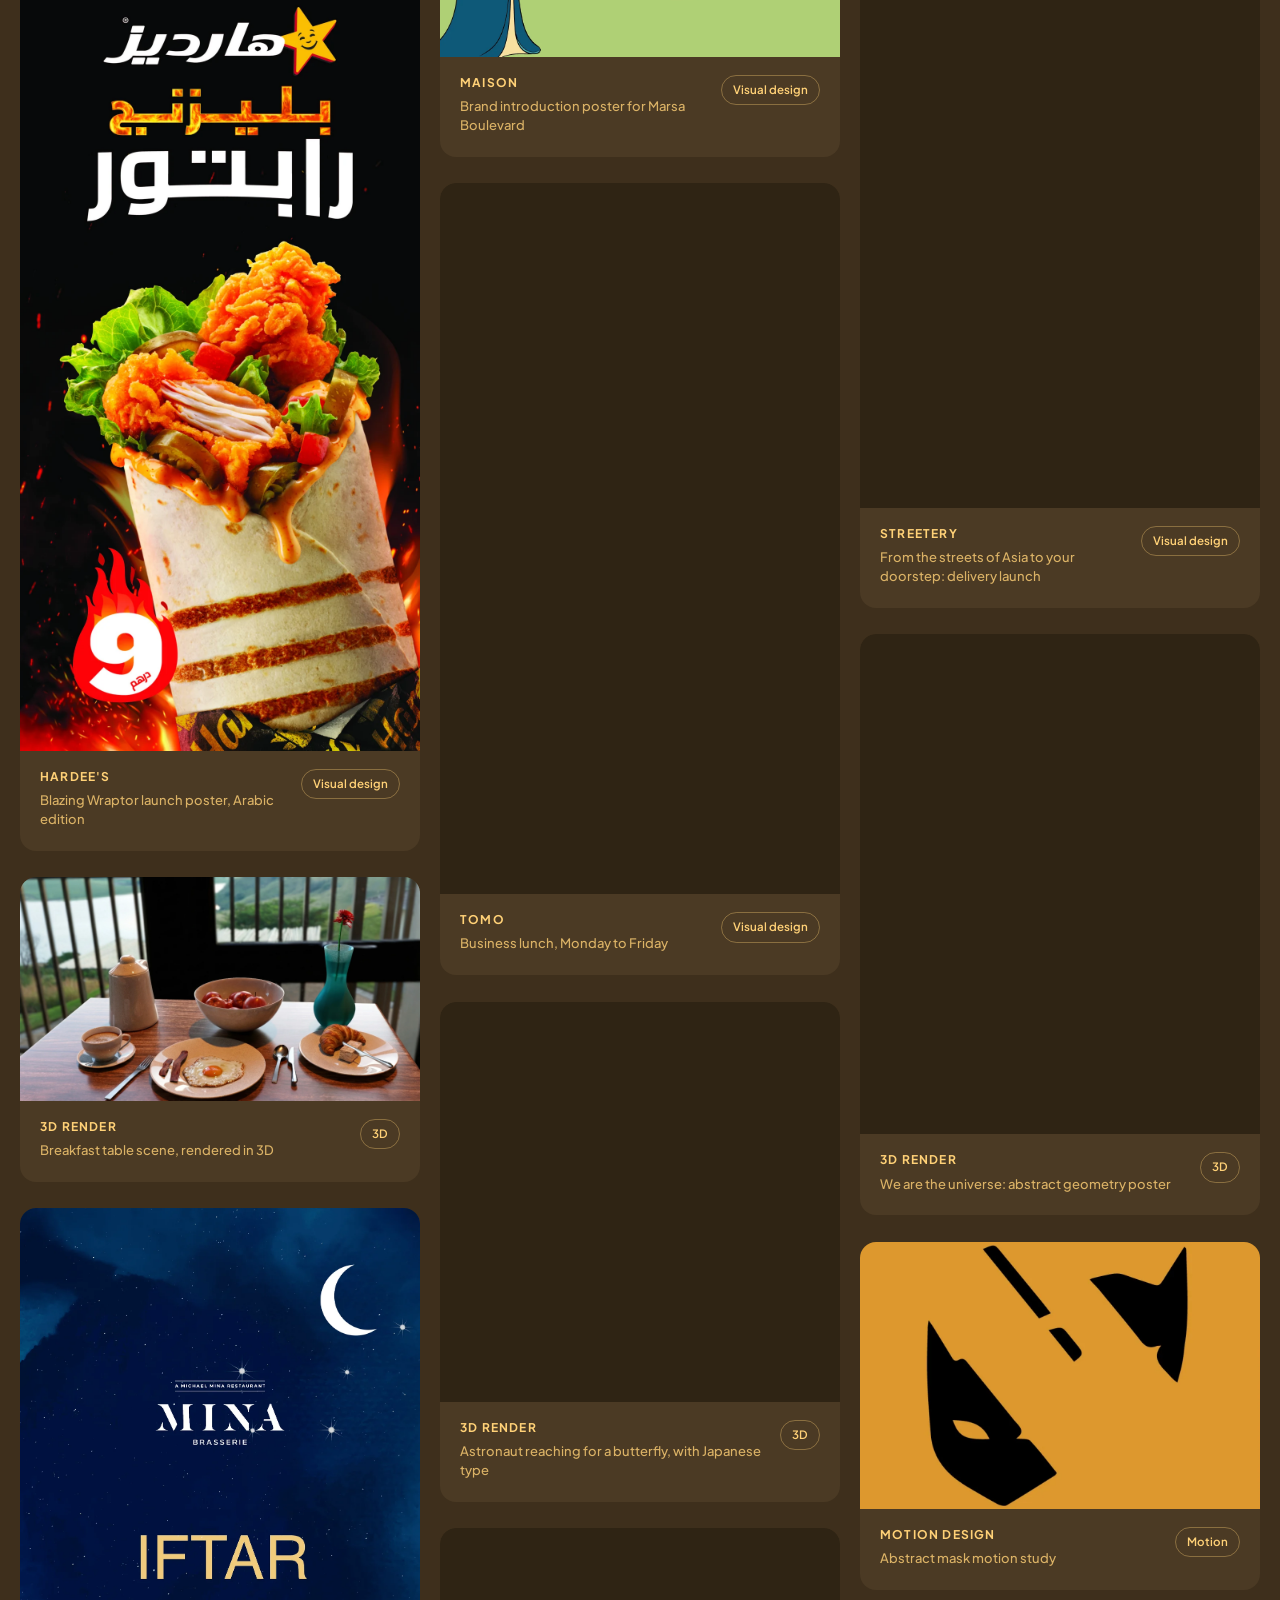
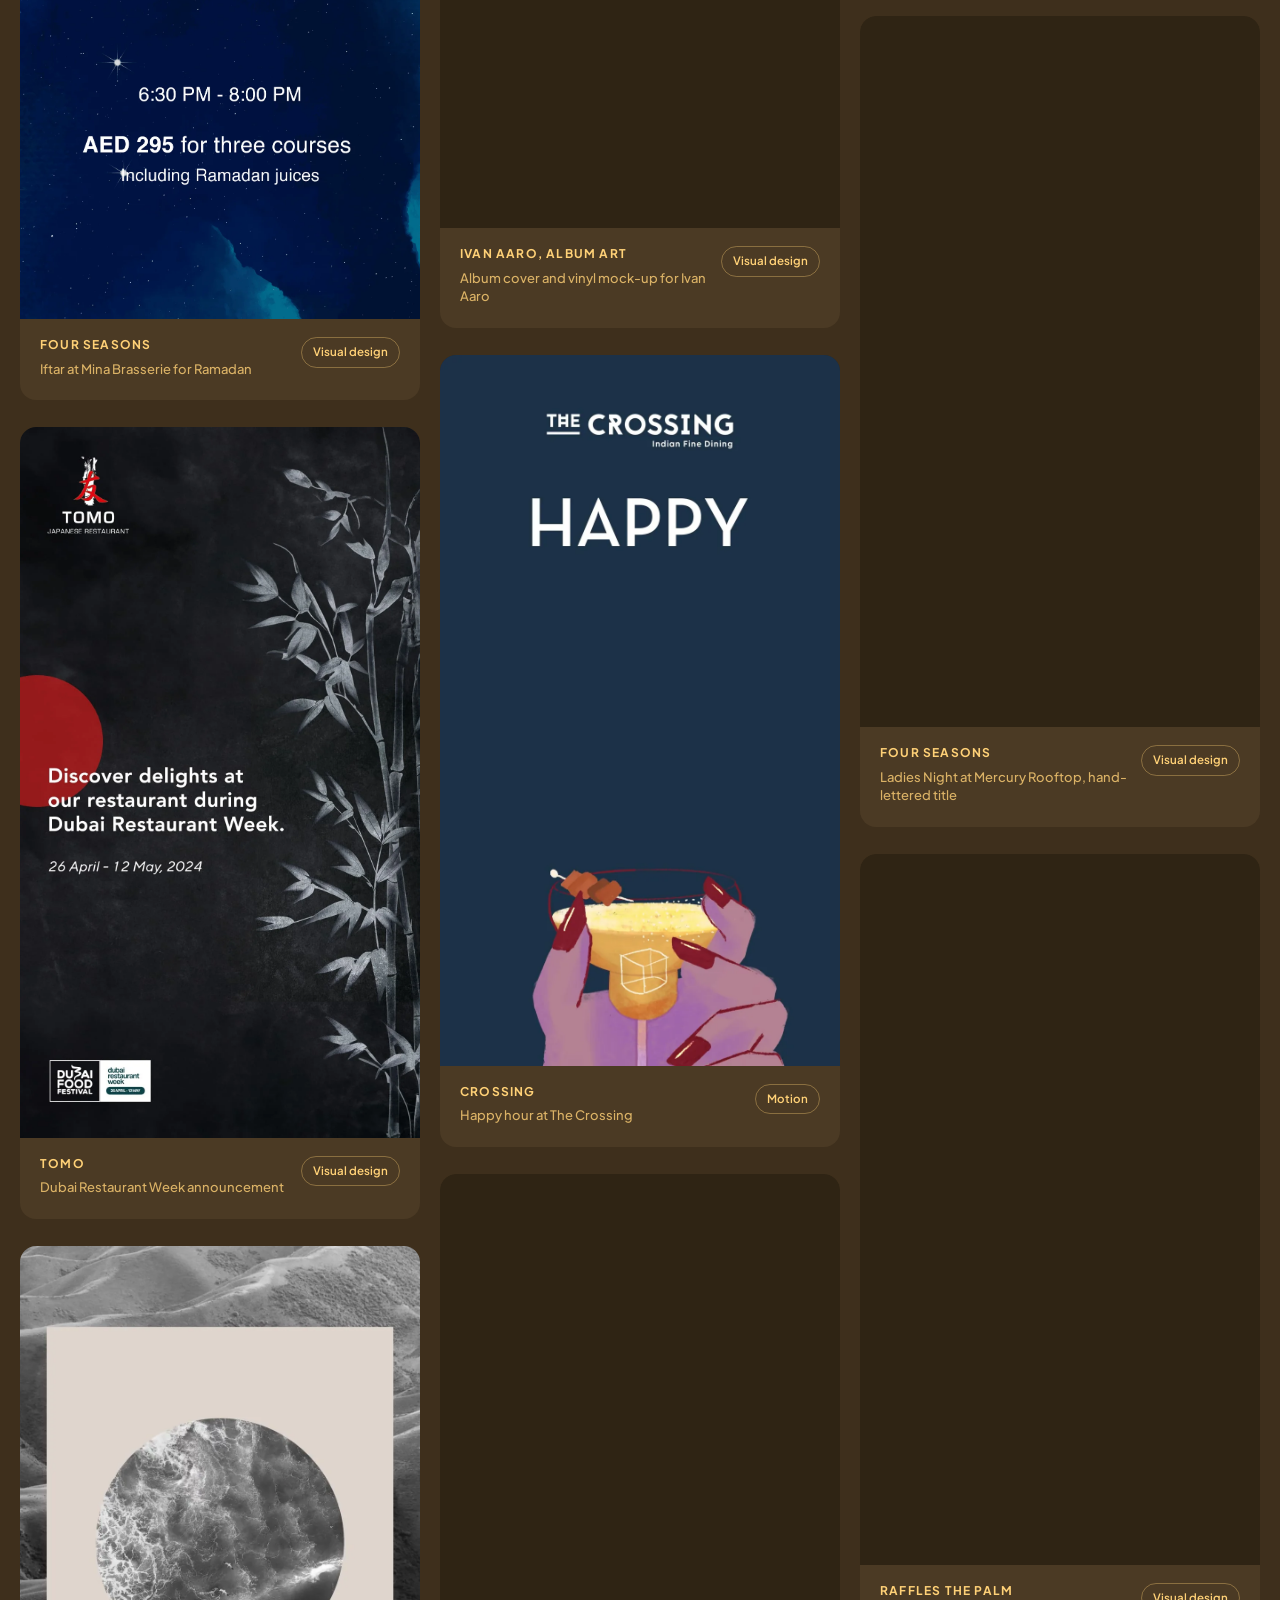
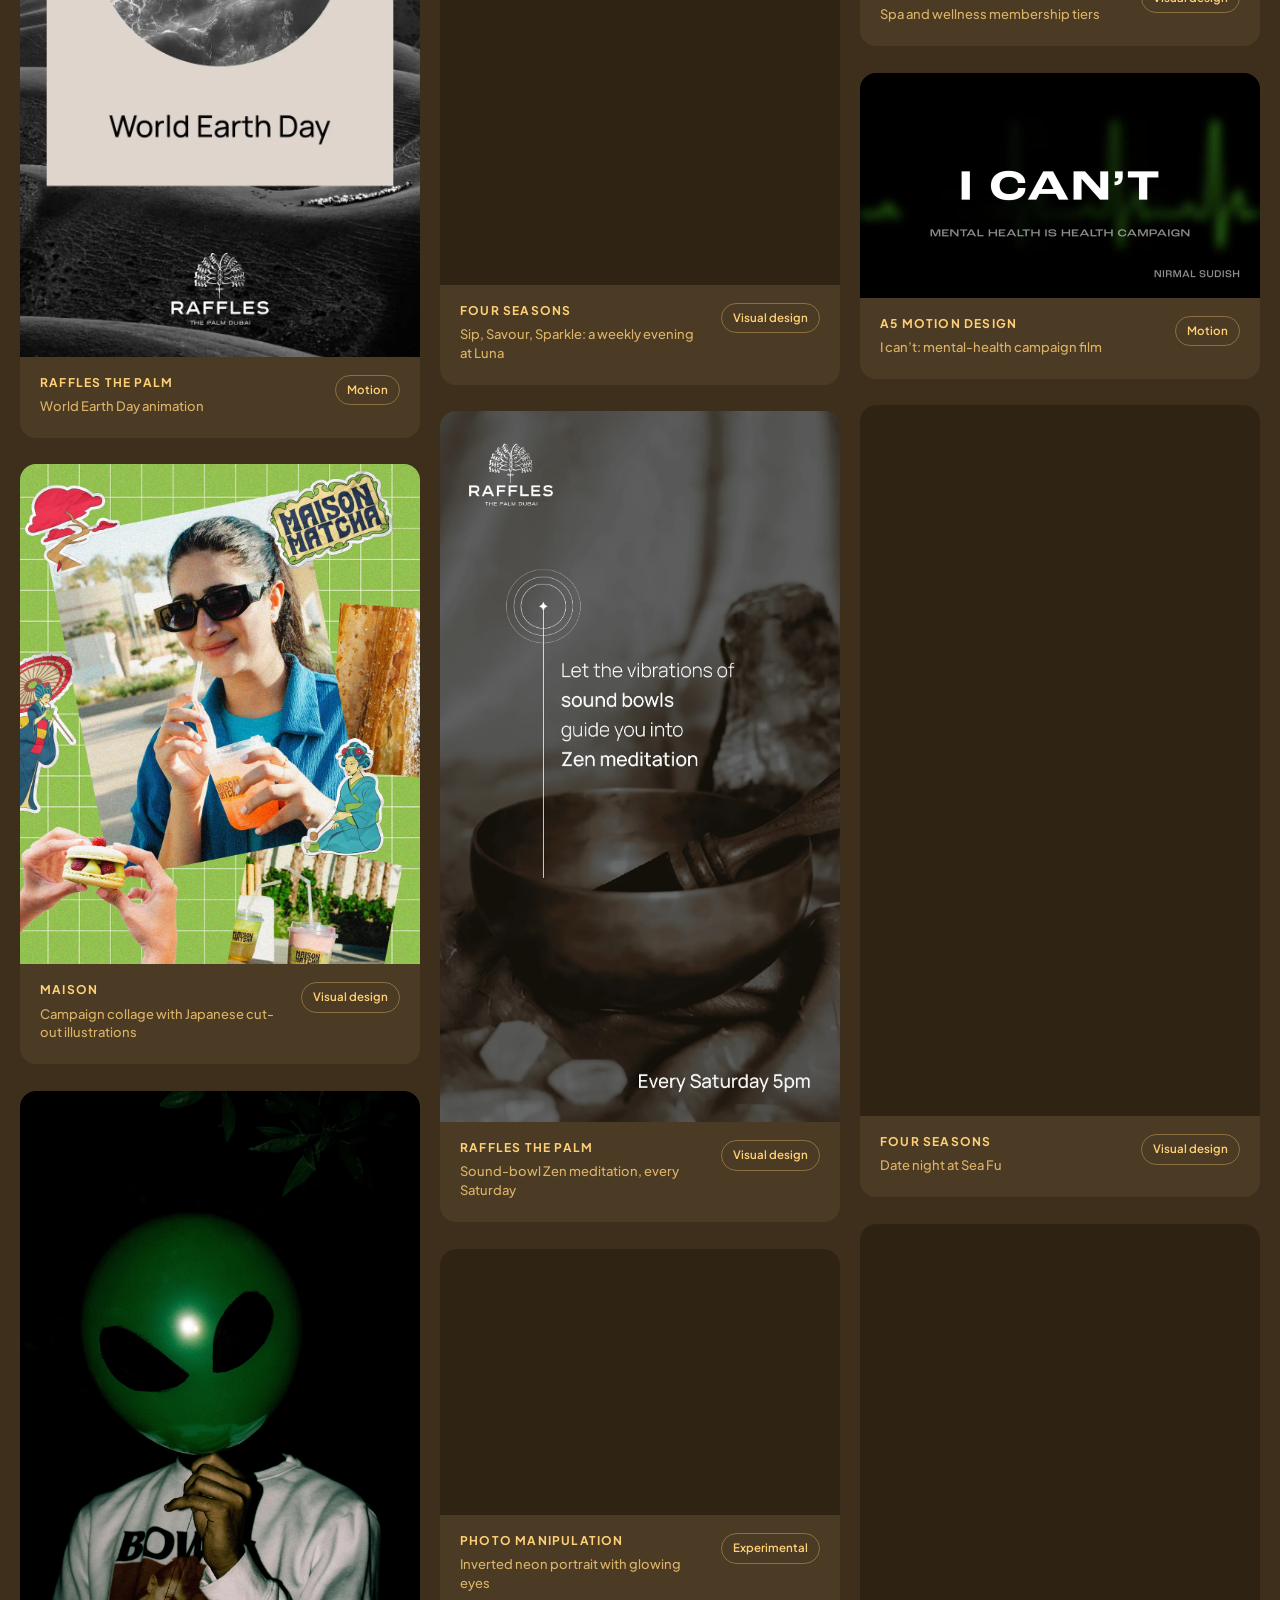
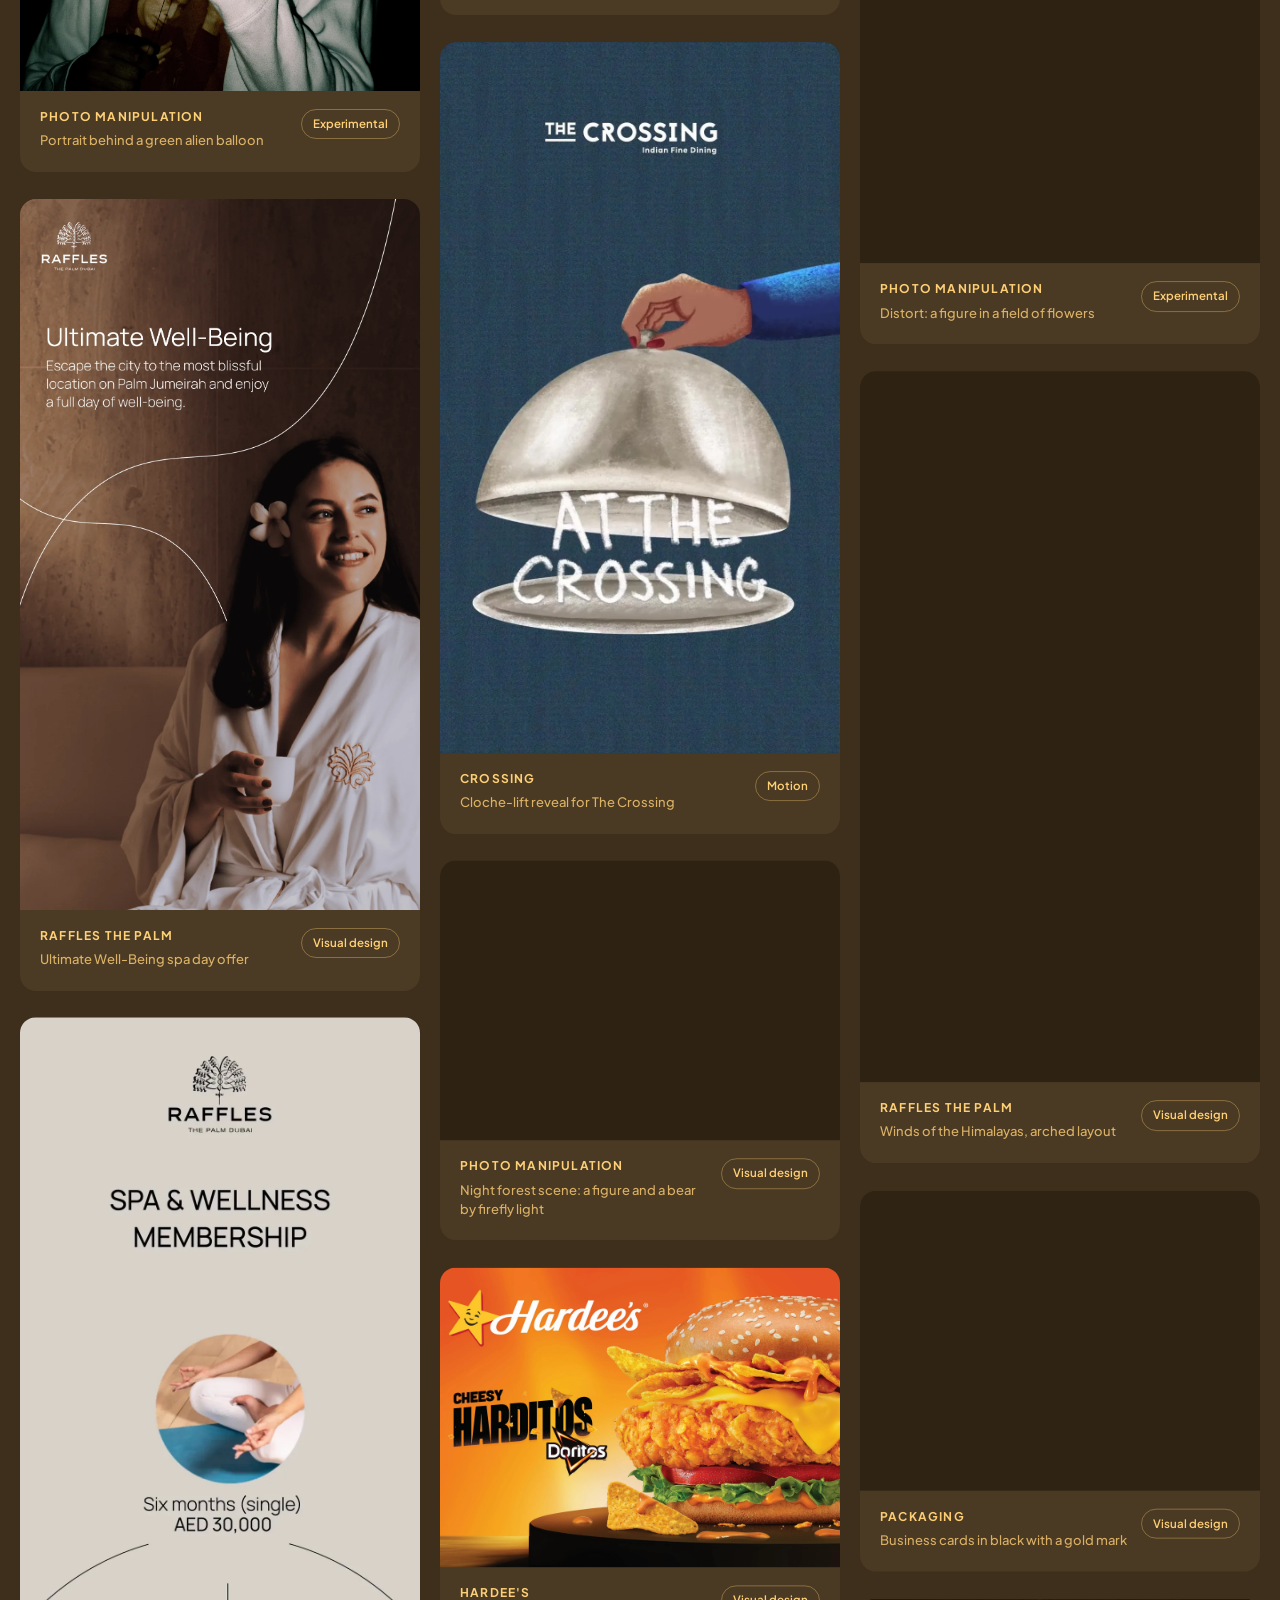
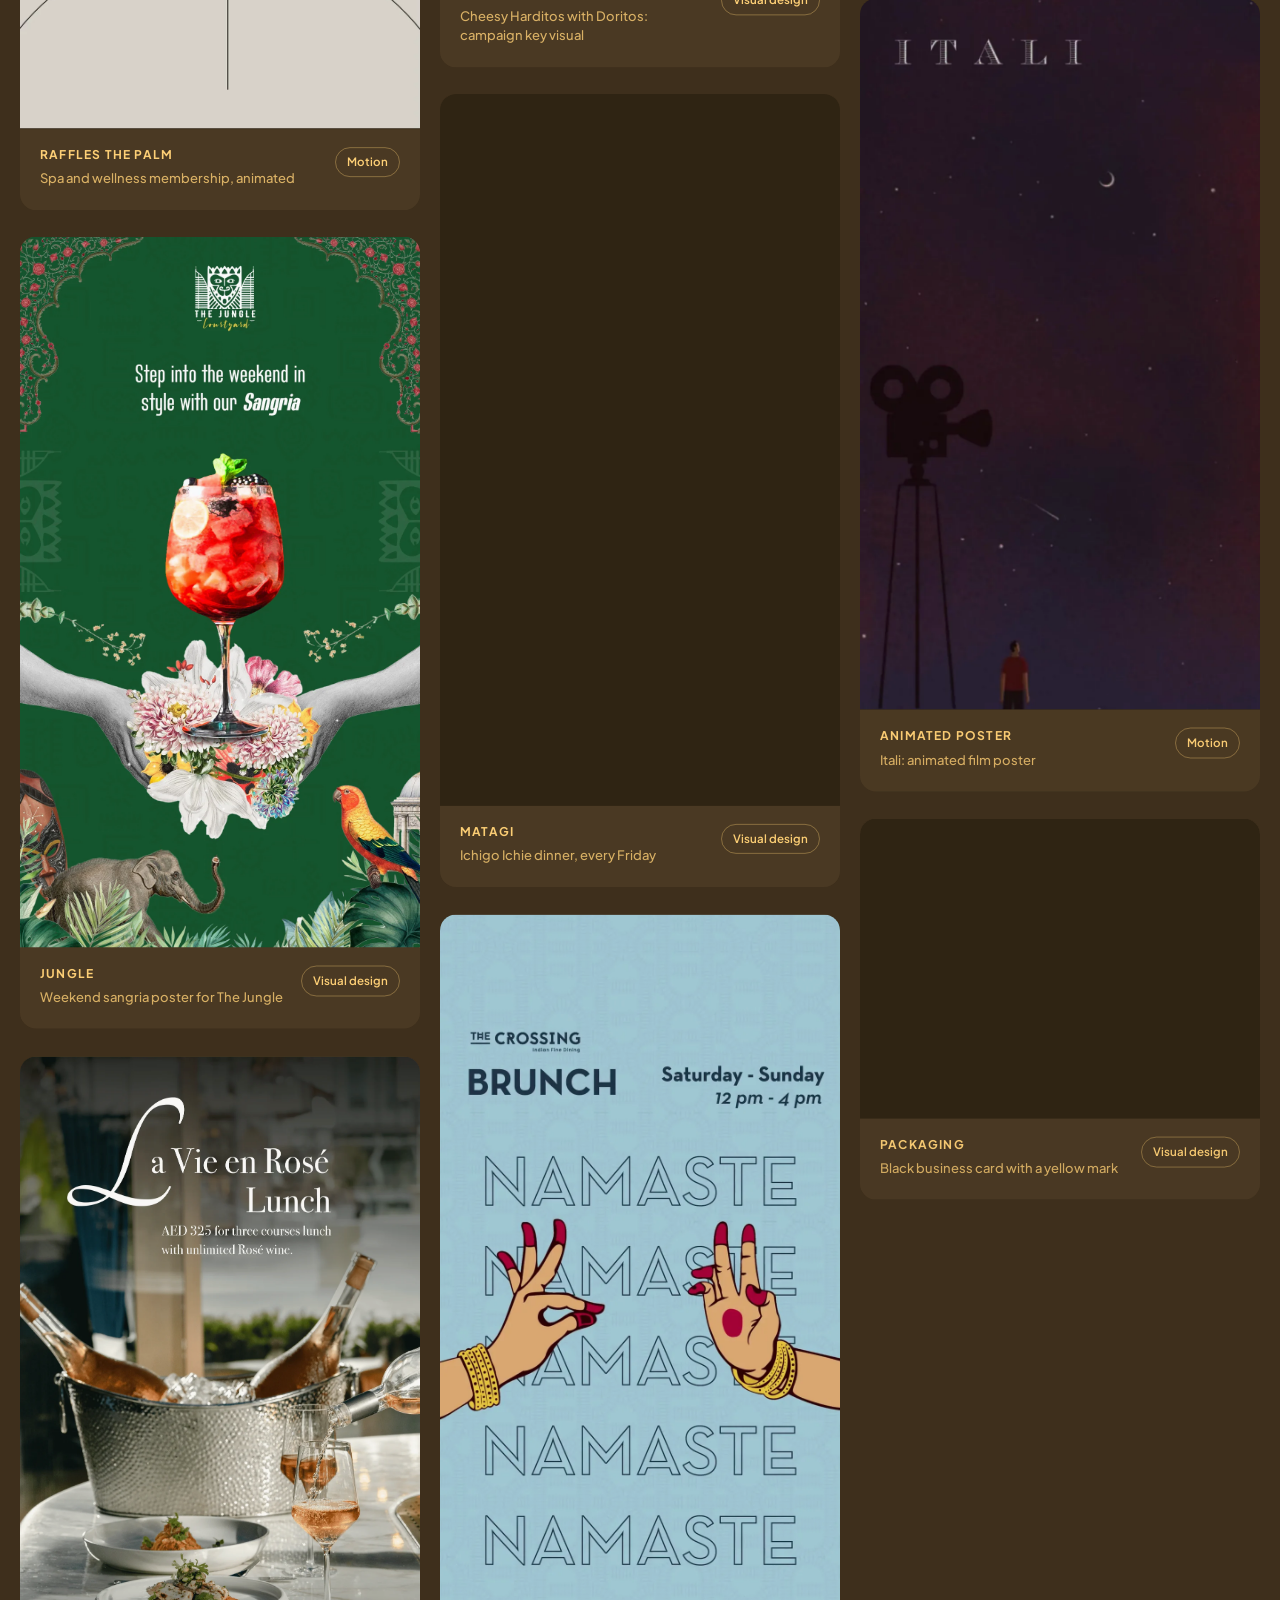
==== commit 26e7e946: "Live project heading, fuller case studies, slideshow, mobile arrows - Works heading and line follow " ====
--- a/grid.html
+++ b/grid.html
@@ -5,12 +5,12 @@
   <meta name="viewport" content="width=device-width, initial-scale=1.0">
   <title>Grid · Nirmal Sudish</title>
   <meta name="description" content="Visual design, motion, 3D and experimental work by Nirmal Sudish, a multi-disciplinary designer in Dubai, UAE.">
-  <link rel="icon" href="assets/brand/nirmal-plate.svg" type="image/svg+xml">
+  <link rel="icon" href="assets/brand/nirmal-plate.svg?v=3" type="image/svg+xml">
   <link rel="preconnect" href="https://fonts.googleapis.com">
   <link rel="preconnect" href="https://fonts.gstatic.com" crossorigin>
   <link href="https://fonts.googleapis.com/css2?family=Anton&family=Bebas+Neue&family=Caveat:wght@500;600;700&family=Ruthie&family=Allura&family=Space+Mono&family=Oswald:wght@700&family=Plus+Jakarta+Sans:wght@300;400;500;600;700;800&family=Space+Grotesk:wght@400;500;600;700&display=swap" rel="stylesheet">
   <link rel="stylesheet" href="style.css?v=2026102114051">
-  <link rel="stylesheet" href="grid.css?v=202610222300">
+  <link rel="stylesheet" href="grid.css?v=202610231040">
 
   <!-- ==========================================================================
        LOGO NAVIGATION MORPH
@@ -37,7 +37,7 @@
     .navmorph-scrim {
       position: absolute;
       inset: 0;
-      background-color: #14100c;
+      background-color: transparent;   /* catches taps to close; the page stays as it is */
       opacity: 0;
       transition: opacity 400ms cubic-bezier(0.22, 0.61, 0.36, 1);
     }
@@ -111,8 +111,8 @@
       height: 56px;
       transform: translateY(-50%);
       background-color: #101010;
-      -webkit-mask: url("assets/brand/nirmal-mark.svg") center / contain no-repeat;
-      mask: url("assets/brand/nirmal-mark.svg") center / contain no-repeat;
+      -webkit-mask: url("assets/brand/nirmal-mark.svg?v=3") center / contain no-repeat;
+      mask: url("assets/brand/nirmal-mark.svg?v=3") center / contain no-repeat;
       transition:
         right 400ms cubic-bezier(0.22, 0.61, 0.36, 1),
         width 400ms cubic-bezier(0.22, 0.61, 0.36, 1),
@@ -151,7 +151,7 @@
   <!-- The mark that opens the navigation, where the homepage keeps it. -->
   <div class="hero-logo-wrap grid-logo" id="navTrigger">
     <a href="index.html" class="hero-logo" aria-label="Nirmal Sudish — home">
-      <img src="assets/brand/nirmal-plate.svg" alt="" width="64" height="64">
+      <img src="assets/brand/nirmal-plate.svg?v=3" alt="" width="64" height="64">
     </a>
   </div>
 
@@ -168,11 +168,11 @@
     </header>
 
     <div class="grid-tabs" role="tablist" aria-label="Filter the grid">
-      <button class="grid-tab is-active" role="tab" aria-selected="true" data-cat="all">All<span>64</span></button>
-      <button class="grid-tab" role="tab" aria-selected="false" data-cat="visual">Visual design<span>39</span></button>
-      <button class="grid-tab" role="tab" aria-selected="false" data-cat="motion">Motion<span>16</span></button>
-      <button class="grid-tab" role="tab" aria-selected="false" data-cat="3d">3D<span>3</span></button>
-      <button class="grid-tab" role="tab" aria-selected="false" data-cat="experimental">Experimental<span>6</span></button>
+      <button class="grid-tab is-active" role="tab" aria-selected="true" data-cat="all">All</button>
+      <button class="grid-tab" role="tab" aria-selected="false" data-cat="visual">Visual design</button>
+      <button class="grid-tab" role="tab" aria-selected="false" data-cat="motion">Motion</button>
+      <button class="grid-tab" role="tab" aria-selected="false" data-cat="3d">3D</button>
+      <button class="grid-tab" role="tab" aria-selected="false" data-cat="experimental">Experimental</button>
     </div>
 
     <div class="grid-brands" id="gridBrands" aria-label="Filter by brand"></div>
@@ -591,6 +591,6 @@
 
   <script src="vendor/gsap.min.js"></script>
   <script>const GRID_LIBRARY = {"visual": [{"src": "assets/library/visual/fourseasonimg1.webp", "kind": "image", "w": 1125, "h": 2000, "label": "Four Seasons", "desc": "Ladies Night poster, every Wednesday"}, {"src": "assets/library/visual/rafflesimg5.webp", "kind": "image", "w": 1125, "h": 2000, "label": "Raffles The Palm", "desc": "Winds of the Himalayas: an Ayurvedic massage offer"}, {"src": "assets/library/visual/social_media2.webp", "kind": "image", "w": 2000, "h": 1333, "label": "Social media", "desc": "Game-day social posts, on an Instagram mock-up"}, {"src": "assets/library/visual/maison2.webp", "kind": "image", "w": 1414, "h": 2000, "label": "Maison", "desc": "Maison Matcha lands at Yamanote: four new matcha drinks"}, {"src": "assets/library/visual/bluevelvetimg1.webp", "kind": "image", "w": 1125, "h": 2000, "label": "Blue Velvet", "desc": "Embrace your confident smile: skincare campaign visual"}, {"src": "assets/library/visual/streeteryimg2.webp", "kind": "image", "w": 1080, "h": 1920, "label": "Streetery", "desc": "Business lunch menu, with a hand-drawn street scene"}, {"src": "assets/library/visual/hardeesimg1.webp", "kind": "image", "w": 1000, "h": 2000, "label": "Hardee's", "desc": "Blazing Wraptor launch poster, Arabic edition"}, {"src": "assets/library/visual/fourseasonimg8.webp", "kind": "image", "w": 1125, "h": 2000, "label": "Four Seasons", "desc": "Iftar at Mina Brasserie for Ramadan"}, {"src": "assets/library/visual/tomoimg1.webp", "kind": "image", "w": 1080, "h": 1920, "label": "Tomo", "desc": "Dubai Restaurant Week announcement"}, {"src": "assets/library/visual/maison1.webp", "kind": "image", "w": 1080, "h": 1350, "label": "Maison", "desc": "Campaign collage with Japanese cut-out illustrations"}, {"src": "assets/library/visual/rafflesimg1.webp", "kind": "image", "w": 1125, "h": 2000, "label": "Raffles The Palm", "desc": "Ultimate Well-Being spa day offer"}, {"src": "assets/library/visual/jungleimg1.webp", "kind": "image", "w": 1080, "h": 1920, "label": "Jungle", "desc": "Weekend sangria poster for The Jungle"}, {"src": "assets/library/visual/fourseasonimg3.webp", "kind": "image", "w": 1125, "h": 2000, "label": "Four Seasons", "desc": "La Vie en Rosé lunch at Mina Brasserie, Friday to Sunday"}, {"src": "assets/library/visual/maison4.webp", "kind": "image", "w": 1500, "h": 2000, "label": "Maison", "desc": "Café lifestyle poster with an illustrated overlay"}, {"src": "assets/library/visual/studentinv1.webp", "kind": "image", "w": 1414, "h": 2000, "label": "Student invitation", "desc": "Student Inventor Series winners announcement"}, {"src": "assets/library/visual/rafflesimg9.webp", "kind": "image", "w": 1080, "h": 1920, "label": "Raffles The Palm", "desc": "Evening brunch with jazz at Sola, every Saturday"}, {"src": "assets/library/visual/fourseasonimg10.webp", "kind": "image", "w": 1080, "h": 1920, "label": "Four Seasons", "desc": "Ladies Night at Mercury Rooftop, every Tuesday"}, {"src": "assets/library/visual/rafflesimg2.webp", "kind": "image", "w": 1125, "h": 2000, "label": "Raffles The Palm", "desc": "Evening brunch with jazz at Sola, trumpet illustration"}, {"src": "assets/library/visual/maison3.webp", "kind": "image", "w": 1125, "h": 2000, "label": "Maison", "desc": "Brand introduction poster for Marsa Boulevard"}, {"src": "assets/library/visual/tomoimg3.webp", "kind": "image", "w": 1080, "h": 1920, "label": "Tomo", "desc": "Business lunch, Monday to Friday"}, {"src": "assets/library/visual/ivanaaro--album-art-light.webp", "kind": "image", "w": 2000, "h": 1500, "label": "Ivan Aaro, album art", "desc": "Album cover and vinyl mock-up for Ivan Aaro"}, {"src": "assets/library/visual/fourseasonimg5.webp", "kind": "image", "w": 1125, "h": 2000, "label": "Four Seasons", "desc": "Sip, Savour, Sparkle: a weekly evening at Luna"}, {"src": "assets/library/visual/rafflesimg6.webp", "kind": "image", "w": 1125, "h": 2000, "label": "Raffles The Palm", "desc": "Sound-bowl Zen meditation, every Saturday"}, {"src": "assets/library/visual/manipulation-work.webp", "kind": "image", "w": 2000, "h": 1400, "label": "Photo manipulation", "desc": "Night forest scene: a figure and a bear by firefly light"}, {"src": "assets/library/visual/hardeesimg2.webp", "kind": "image", "w": 2000, "h": 1500, "label": "Hardee's", "desc": "Cheesy Harditos with Doritos: campaign key visual"}, {"src": "assets/library/visual/matagiimg1.webp", "kind": "image", "w": 1125, "h": 2000, "label": "Matagi", "desc": "Ichigo Ichie dinner, every Friday"}, {"src": "assets/library/visual/rafflesimg10.webp", "kind": "image", "w": 1080, "h": 1920, "label": "Raffles The Palm", "desc": "Happy hour by the pool and beach at Piatti"}, {"src": "assets/library/visual/fourseasonimg2.webp", "kind": "image", "w": 1125, "h": 2000, "label": "Four Seasons", "desc": "Aperitivo hour at Luna, Monday to Friday"}, {"src": "assets/library/visual/rafflesimg4.webp", "kind": "image", "w": 1125, "h": 2000, "label": "Raffles The Palm", "desc": "Raffles Wellness Day couples’ retreat, March 2024"}, {"src": "assets/library/visual/jungleimg2.webp", "kind": "image", "w": 1080, "h": 1920, "label": "Jungle", "desc": "Eat this! No limits to taste: taco poster"}, {"src": "assets/library/visual/tomoimg2.webp", "kind": "image", "w": 1125, "h": 2000, "label": "Tomo", "desc": "Shikisai lunch, every Saturday"}, {"src": "assets/library/visual/rafflesimg7.webp", "kind": "image", "w": 1125, "h": 2000, "label": "Raffles The Palm", "desc": "Jazz O’Clock, daily at Sola"}, {"src": "assets/library/visual/streeteryimg3.webp", "kind": "image", "w": 1125, "h": 2000, "label": "Streetery", "desc": "From the streets of Asia to your doorstep: delivery launch"}, {"src": "assets/library/visual/fourseasonimg6.webp", "kind": "image", "w": 1125, "h": 2000, "label": "Four Seasons", "desc": "Ladies Night at Mercury Rooftop, hand-lettered title"}, {"src": "assets/library/visual/rafflesimg3.webp", "kind": "image", "w": 1125, "h": 2000, "label": "Raffles The Palm", "desc": "Spa and wellness membership tiers"}, {"src": "assets/library/visual/fourseasonimg4.webp", "kind": "image", "w": 1125, "h": 2000, "label": "Four Seasons", "desc": "Date night at Sea Fu"}, {"src": "assets/library/visual/rafflesimg8.webp", "kind": "image", "w": 1125, "h": 2000, "label": "Raffles The Palm", "desc": "Winds of the Himalayas, arched layout"}, {"src": "assets/library/visual/packaging1.webp", "kind": "image", "w": 2000, "h": 1500, "label": "Packaging", "desc": "Business cards in black with a gold mark"}, {"src": "assets/library/visual/packaging2.webp", "kind": "image", "w": 2000, "h": 1500, "label": "Packaging", "desc": "Black business card with a yellow mark"}], "3d": [{"src": "assets/library/3d/3d-1.webp", "kind": "image", "w": 2000, "h": 1116, "label": "3D render", "desc": "Breakfast table scene, rendered in 3D"}, {"src": "assets/library/3d/3d-2.webp", "kind": "image", "w": 1800, "h": 1800, "label": "3D render", "desc": "Astronaut reaching for a butterfly, with Japanese type"}, {"src": "assets/library/3d/3d-3.webp", "kind": "image", "w": 1600, "h": 2000, "label": "3D render", "desc": "We are the universe: abstract geometry poster"}], "experimental": [{"src": "assets/library/experimental/photomanip1.webp", "kind": "image", "w": 2000, "h": 1600, "label": "Photo manipulation", "desc": "Portrait with a neon halo"}, {"src": "assets/library/experimental/photomanip2.webp", "kind": "image", "w": 1333, "h": 2000, "label": "Photo manipulation", "desc": "Portrait behind a green alien balloon"}, {"src": "assets/library/experimental/photomanip3.webp", "kind": "image", "w": 2000, "h": 1333, "label": "Photo manipulation", "desc": "Alien-headed figure in a shopping trolley at night"}, {"src": "assets/library/experimental/photomanip4.webp", "kind": "image", "w": 2000, "h": 1333, "label": "Photo manipulation", "desc": "Inverted neon portrait with glowing eyes"}, {"src": "assets/library/experimental/photomanip6.webp", "kind": "image", "w": 1773, "h": 2000, "label": "Photo manipulation", "desc": "Psychedelic cosmic collage portrait"}, {"src": "assets/library/experimental/photomanip7.webp", "kind": "image", "w": 1251, "h": 2000, "label": "Photo manipulation", "desc": "Distort: a figure in a field of flowers"}], "motion": [{"src": "assets/library/motion/spaces1.mp4", "kind": "video", "w": 900, "h": 1600, "poster": "assets/library/motion/spaces1_thumb.webp", "label": "Spaces", "desc": "Café menu reel for Spaces"}, {"src": "assets/library/motion/spaces2.mp4", "kind": "video", "w": 900, "h": 1600, "poster": "assets/library/motion/spaces2_thumb.webp", "label": "Spaces", "desc": "Open sandwich reel for Spaces"}, {"src": "assets/library/motion/raffles4.mp4", "kind": "video", "w": 900, "h": 1600, "poster": "assets/library/motion/raffles4_thumb.webp", "label": "Raffles The Palm", "desc": "Southern Italian brunch at Piatti, animated poster"}, {"src": "assets/library/motion/raffles5.mp4", "kind": "video", "w": 900, "h": 1600, "poster": "assets/library/motion/raffles5_thumb.webp", "label": "Raffles The Palm", "desc": "World Earth Day animation"}, {"src": "assets/library/motion/raffles6.mp4", "kind": "video", "w": 900, "h": 1600, "poster": "assets/library/motion/raffles6_thumb.webp", "label": "Raffles The Palm", "desc": "Spa and wellness membership, animated"}, {"src": "assets/library/motion/raffles7.mp4", "kind": "video", "w": 900, "h": 1600, "poster": "assets/library/motion/raffles7_thumb.webp", "label": "Raffles The Palm", "desc": "World Meditation Day animation"}, {"src": "assets/library/motion/hardees1.mp4", "kind": "video", "w": 900, "h": 1600, "poster": "assets/library/motion/hardees1_thumb.webp", "label": "Hardee's", "desc": "Blazing Wraptor launch reel"}, {"src": "assets/library/motion/hardees2.mp4", "kind": "video", "w": 900, "h": 1600, "poster": "assets/library/motion/hardees2_thumb.webp", "label": "Hardee's", "desc": "Blazing Wraptor boxes reel"}, {"src": "assets/library/motion/crossing1.mp4", "kind": "video", "w": 900, "h": 1600, "poster": "assets/library/motion/crossing1_thumb.webp", "label": "Crossing", "desc": "Happy hour at The Crossing"}, {"src": "assets/library/motion/crossing2.mp4", "kind": "video", "w": 900, "h": 1600, "poster": "assets/library/motion/crossing2_thumb.webp", "label": "Crossing", "desc": "Cloche-lift reveal for The Crossing"}, {"src": "assets/library/motion/crossing3.mp4", "kind": "video", "w": 900, "h": 1600, "poster": "assets/library/motion/crossing3_thumb.webp", "label": "Crossing", "desc": "Namaste brunch at The Crossing, weekends"}, {"src": "assets/library/motion/fourseason2.mp4", "kind": "video", "w": 900, "h": 1600, "poster": "assets/library/motion/fourseason2_thumb.webp", "label": "Four Seasons", "desc": "Champagne pour for Penrose"}, {"src": "assets/library/motion/fourseason3.mp4", "kind": "video", "w": 900, "h": 1600, "poster": "assets/library/motion/fourseason3_thumb.webp", "label": "Four Seasons", "desc": "Weekend at Mercury Rooftop reel"}, {"src": "assets/library/motion/motiondesignvid_2.mp4", "kind": "video", "w": 1080, "h": 720, "poster": "assets/library/motion/motiondesignvid_2_thumb.webp", "label": "Motion design", "desc": "Abstract mask motion study"}, {"src": "assets/library/motion/a5_motiondesign_nirmalsudish.mp4", "kind": "video", "w": 1600, "h": 900, "poster": "assets/library/motion/a5_motiondesign_nirmalsudish_thumb.webp", "label": "A5 motion design", "desc": "I can’t: mental-health campaign film"}, {"src": "assets/library/motion/animatedposter_nirmalsudish.mp4", "kind": "video", "w": 900, "h": 1600, "poster": "assets/library/motion/animatedposter_nirmalsudish_thumb.webp", "label": "Animated poster", "desc": "Itali: animated film poster"}]};</script>
-  <script src="grid.js?v=202610222310"></script>
+  <script src="grid.js?v=202610231000"></script>
 </body>
 </html>
--- a/style.css
+++ b/style.css
@@ -1088,7 +1088,7 @@
      (which runs 3.46x the font size). The column is ~39vw - 118px, so the
      largest size it can hold is (39vw - 118px) / 3.46 — hence the middle term.
      Above ~1500px the 153.6px cap wins and the two headings match exactly. */
-  font-size: var(--ws-hl, clamp(56px, calc(11.2vw - 34px), 153.6px));
+  font-size: clamp(56px, calc(11.2vw - 34px), 153.6px);   /* main.js fits it to the screen height */
   font-weight: 500;
   line-height: 1.1;
   text-transform: uppercase;
@@ -1172,10 +1172,12 @@
   background-size: cover;
   background-position: center;
   opacity: 0;
-  transition: opacity 0.6s ease;
-}
-
-.ws-photo.is-front { opacity: 1; }
+  /* the outgoing picture holds until the incoming one has covered it, then
+     goes at once, so the card never dips through a half-and-half fade */
+  transition: opacity 0s linear 1.2s;
+}
+
+.ws-photo.is-front { opacity: 1; z-index: 1; transition: opacity 1.2s cubic-bezier(0.4, 0, 0.2, 1); }
 
 /* A frame far from the card's shape: whole, on a dark mat. */
 .ws-photo.is-whole {
@@ -2011,7 +2013,7 @@
     --photo-y: calc(var(--name-y) + var(--hl-h) + 14px);
     --band: calc(100cqh - var(--photo-y));
     --meta-h: calc(5.04 * var(--meta-size));
-    --notch-h: calc(var(--meta-h) + 70px);
+    --notch-h: calc(var(--meta-h) + 46px);
     --notch-w: var(--meta-w, 190px);                         /* main.js measures the meta */
     --step-1: calc(var(--photo-y) + 8.8cqw);
     --step-2: min(calc(var(--photo-y) + 23.4cqw), calc(100% - var(--notch-h)));
@@ -2037,8 +2039,10 @@
      flat blocks baked into it (the desktop mask's step and notch) stay outside
      the band, with the figure a little left of centre. */
   .hero-frame-inner {
-    --hi: max(calc(var(--band) / 0.69), calc(100cqw / 1.232));
-    top: calc(var(--photo-y) - 0.1155 * var(--hi) - (0.69 * var(--hi) - var(--band)) / 2);
+    /* the band shows the footage's clean middle (13%-79% of its height), well
+       clear of the step and notch baked in at its top-left and bottom-right */
+    --hi: max(calc(var(--band) / 0.66), calc(100cqw / 1.232));
+    top: calc(var(--photo-y) - 0.13 * var(--hi) - (0.66 * var(--hi) - var(--band)) / 2);
     right: auto;
     bottom: auto;
     width: calc(var(--hi) * 1.232);
@@ -2056,8 +2060,8 @@
     left: calc(6.6% + 0.21 * var(--hl-w));
     width: calc(0.75 * var(--hl-w));
   }
-  .hero-rule-bottom { top: auto; bottom: calc(24px + var(--meta-h) + 20px); left: 7%; }
-  .hero-meta        { top: auto; bottom: 24px; left: 7%; }
+  .hero-rule-bottom { top: auto; bottom: calc(18px + var(--meta-h) + 14px); left: 7%; }
+  .hero-meta        { top: auto; bottom: 18px; left: 7%; }
 }
 
 /* --- Labels: nothing meant to be read under 12px --------------------------- */
@@ -2279,3 +2283,156 @@
   .pj-duo { flex-direction: column; align-items: center; }
   .pj-duo img, .pj-duo video { width: min(100%, calc(92svh * var(--r, 1))); }
 }
+
+/* --- "View project" pill that follows the mouse over a project card --------- */
+.ws-cursor {
+  position: fixed;
+  left: 0;
+  top: 0;
+  z-index: 150;
+  display: flex;
+  align-items: center;
+  justify-content: center;
+  padding: 26px 44px;
+  border: 2px solid #FFD177;
+  border-radius: 999px;
+  background: #3e2f1c;
+  color: #FFD177;
+  font-family: "Plus Jakarta Sans", sans-serif;
+  font-size: 13px;
+  font-weight: 800;
+  letter-spacing: 0.14em;
+  text-transform: uppercase;
+  white-space: nowrap;
+  pointer-events: none;
+  box-shadow: 0 18px 40px -12px rgba(30, 22, 10, 0.55);
+  visibility: hidden;
+}
+/* the pill is the pointer while it shows; the card's own buttons keep theirs */
+.ws-stage.has-cursor .ws-card.is-active { cursor: none; }
+.ws-stage.has-cursor .ws-card.is-active button { cursor: pointer; }
+
+/* --- Experience cards on phones -------------------------------------------- */
+/* The source fixes each card at 160px with a 120px column inside 40px of
+   padding, which is 40px more than the card holds, so the date sat on the
+   card's bottom edge. Here the card is as tall as its content: logo left,
+   role over date right, both vertically centred, the date in the flow. */
+@media (max-width: 571px) {
+  .rep-grid { grid-auto-rows: auto; }
+  .rep-card {
+    height: auto;
+    min-height: 148px;
+    padding: 14px 20px 14px 0;
+    align-items: center;
+  }
+  .rep-logo { flex: none; }
+  .rep-meta {
+    height: auto;
+    justify-content: center;
+    gap: 14px;
+    min-width: 0;
+  }
+  .rep-role div, .rep-role strong { line-height: 1.3; }
+  .rep-date { line-height: 1.3; }
+}
+
+/* Phones: the about-me text starts closer under the hero, whose notch is
+   already yellow, so the two don't add up to one large empty block. */
+@media (max-width: 571px) {
+  .rep-statement { padding-top: 36px; }
+}
+
+/* --- Works on phones: tighter so the whole block fits one screen ---------- */
+@media (max-width: 767px) {
+  .ws { padding-top: 28px; padding-bottom: 28px; gap: 0; }
+  .ws-inner { gap: 18px; }
+  .ws-panel { gap: 16px; }
+  .ws-lede { font-size: 16px; line-height: 1.5; margin: 0; }
+  .ws-pill { padding: 9px 16px; font-size: 14px; }
+}
+
+/* --- Closing contact block under the works (phones and tablets) -------------- */
+/* On desktop the stack's last card opens the contact panel; on a phone that
+   card is a swipe away, so the same contact also closes the page. */
+.m-contact { display: none; }
+@media (max-width: 1024px) {
+  /* the yellow frame belongs to the section, so the page's own colour
+     never shows round the panel */
+  .m-contact { display: block; padding: 0 8px 8px; background: #FFD177; }
+  .m-contact-panel { padding: 48px 24px 40px; border-radius: 16px; background: #3e2f1c; color: #FFD177; }
+  .m-contact-line { margin: 0 0 16px; font-family: "Plus Jakarta Sans", sans-serif; font-size: 18px; font-weight: 600; }
+  .m-contact-title {
+    margin: 0 0 28px;
+    font-family: "Anton", sans-serif;
+    font-weight: 400;
+    font-size: clamp(64px, 22vw, 150px);
+    line-height: 0.9;
+    text-transform: uppercase;
+  }
+  .m-contact-mail {
+    display: inline-block;
+    padding: 6px 0;
+    color: #FFD177;
+    font-family: "Plus Jakarta Sans", sans-serif;
+    font-size: clamp(19px, 5.4vw, 30px);
+    font-weight: 700;
+    text-decoration: underline;
+    text-underline-offset: 0.18em;
+    text-decoration-thickness: 0.07em;
+    overflow-wrap: anywhere;
+  }
+  .m-contact-place { margin: 18px 0 22px; font-family: "Plus Jakarta Sans", sans-serif; font-size: 15px; font-weight: 500; line-height: 1.55; color: rgba(255, 209, 119, 0.8); }
+  .m-contact-social { display: flex; flex-wrap: wrap; gap: 10px; }
+  .m-contact-social a {
+    display: inline-flex; align-items: center; min-height: 44px; padding: 0 18px;
+    border: 1.5px solid rgba(255, 209, 119, 0.45); border-radius: 30px;
+    color: #FFD177; font-family: "Plus Jakarta Sans", sans-serif; font-size: 14px; font-weight: 600; text-decoration: none;
+  }
+  .m-contact-social a:active { background: #FFD177; color: #3e2f1c; }
+}
+@media (min-width: 572px) and (max-width: 1024px) {
+  .m-contact { padding: 0 24px 24px; }
+  .m-contact-panel { padding: 64px 56px 56px; }
+}
+
+/* --- Project cards: desktop and phone details ------------------------------ */
+/* Desktop: no arrows, the pictures play on their own (main.js). */
+@media (min-width: 1025px) and (hover: hover) and (pointer: fine) {
+  .ws-card .ws-arrow { display: none; }
+}
+/* Phones and tablets: the whole card opens the project, so no button on it. */
+@media (max-width: 1024px) {
+  .ws-card .ws-open { display: none; }
+}
+/* the hover pill, a size down */
+.ws-cursor { padding: 14px 24px; border-width: 1.5px; font-size: 11.5px; letter-spacing: 0.12em; }
+
+/* The page's own ground is the site's yellow, so the hairline seam a phone's
+   fractional screen height opens between two sections shows yellow, not dark. */
+html, body { background-color: #FFD177; }
+
+/* --- Phones and tablets: clear project arrows either side of the card ------ */
+@media (max-width: 1024px) {
+  .ws-card .ws-arrow {
+    width: 44px;
+    height: 44px;
+    border: 1.5px solid rgba(255, 209, 119, 0.55);
+    background: #3e2f1c;
+    color: #FFD177;
+    font-size: 20px;
+    box-shadow: 0 6px 16px -6px rgba(30, 22, 10, 0.6);
+  }
+  .ws-card .ws-arrow:hover, .ws-card .ws-arrow:active { background: #2a1f12; }
+  .ws-card .ws-arrow.prev { left: 10px; }
+  .ws-card .ws-arrow.next { right: 10px; }
+}
+
+/* The pictures crossfade one over the other (z 0/1); everything the card
+   carries on top of them (shade, bars, title, arrows, tags) sits above both. */
+.ws-card > .ws-veil, .ws-card > .ws-segs, .ws-card > .ws-title,
+.ws-card > .ws-arrow, .ws-card > .ws-bottom { z-index: 2; }
+
+/* Phones and tablets: no logo in the hero (its menu is a desktop hover). */
+@media (max-width: 1024px) {
+  .hero-logo-wrap { display: none; }
+}
--- a/grid.css
+++ b/grid.css
@@ -395,3 +395,11 @@
   .grid-contact-mail { display: inline-block; padding: 8px 0; }
 }
 .grid-brands[hidden] { display: none; }
+
+/* Phones and tablets: no logo. */
+@media (max-width: 1024px) {
+  .grid-logo { display: none; }
+}
+/* A brand or category name can run to two lines; open the title's leading
+   so the lines don't touch (0.8 suited the one-word GRID). */
+.grid-page.is-cat .grid-title { line-height: 1; }
